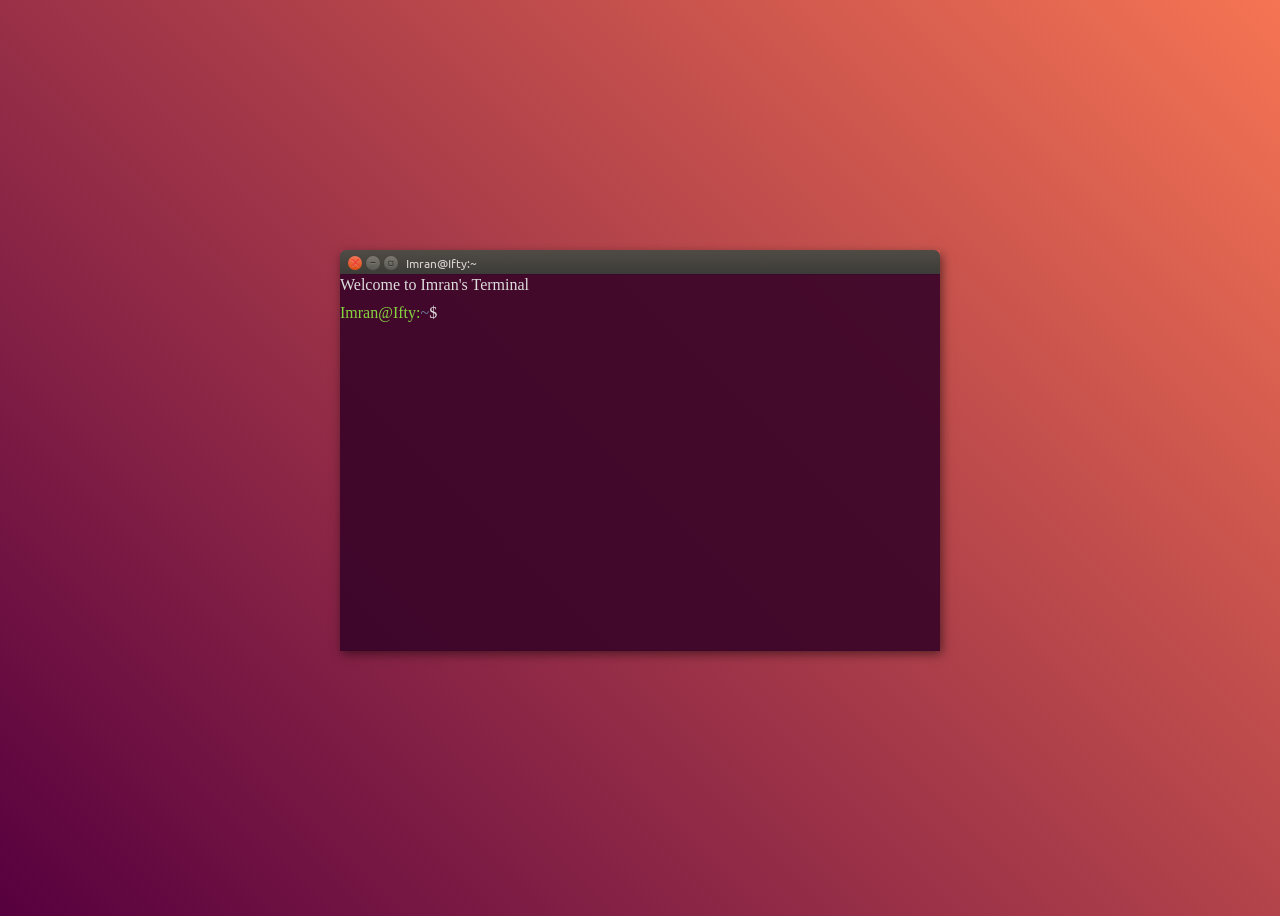
==== index.html @ dc2ea498 "asd" ====
<!DOCTYPE html>
<html lang="en">
<head>
<meta charset="UTF-8">
<meta name="viewport" content="width=device-width, initial-scale=1.0">
<title>Terminal</title>
<link rel="stylesheet" href="styles/style.css">
</head>


<body>

<div class="container">
  <!-- Terminal -->
  <div class="Terminal" id="terminal">
    <div class="Terminal__Toolbar">
      <div class="Toolbar__buttons">
        <button class="Toolbar__button Toolbar__button--exit" onclick="toggleTerminal()">❌</button>
        <button class="Toolbar__button">&#9472;</button>
        <button class="Toolbar__button">&#9723;</button>
      </div>
      <p class="Toolbar__user">Imran@Ifty:~</p>
    </div>
    <div class="Terminal__body">
      <div class="Terminal__text">Welcome to Imran's Terminal</div>
      <div class="Terminal__Prompt">
        <span class="Prompt__user">Imran@Ifty:</span><span class="Prompt__location">~</span><span class="Prompt__dollar">$</span>
        <input class="Prompt__input" type="text">
        <span class="Prompt__cursor"></span>
      </div>
    </div>
  </div>
  <!-- Terminal app -->
  <div id="terminalApp" style="display: none; text-align: center; padding: 20px; background-color: transparent; color: #fff; border-radius: 10px; transition: transform 0.3s ease;">
    <button onclick="toggleTerminal()" style="background: none; border: none; cursor: pointer;">
      <img src="https://png2.cleanpng.com/sh/920209b773d553d9d2f95e9f0f566c99/L0KzQYm3VsI6N5x4jZH0aYP2gLBuTfNwdaF6jNd7LYTogr7wjvFtNZR0heJAdHX1PbrqjB50NZ1uhudDLXPyfsT2jPUufJZ3ReZucn3sfrLzTcVjO2c9faNqN0fmQoa5TsY5OWY9UKcEMUW2QIS3Uck4QGUASKc3cH7q/kisspng-computer-terminal-computer-icons-linux-console-ter-terminal-5b368e1a77c252.6815885915303019784905.png" alt="Toggle Terminal" style="width: 50px; height: 50px; transition: transform 0.3s ease;">
      <div style="font-family: 'Ubuntu', sans-serif; font-size: 14px; margin-top: -5px;">Terminal</div>
    </button>
  </div>
</div>

<script src="scripts/script.js"></script>
</body>
</html>
---- styles/style.css ----
@import url('https://fonts.googleapis.com/css?family=Ubuntu+Mono');
@import url('https://fonts.googleapis.com/css?family=Ubuntu');

body {
  background: linear-gradient(45deg, #57003f 0%,#f57453 100%);
  font-family: 'Ubuntu';
}

.container {
  display: flex;
  justify-content: center;
  align-items: center;
  height: 100vh;

}
.Terminal {
  width: 600px;
  height: 400px;
  position: absolute;
  top: 50%;
  left: 50%;
  transform: translate(-50%, -50%);
  width: 600px; 
  height: 400px;
  box-shadow: 2px 4px 10px rgba(0,0,0,.5);
}

.Terminal__Toolbar {
  background: linear-gradient(#504b45 0%,#3c3b37 100%);
  width: 100%;
  cursor: grab;
  padding: 0 8px;
  box-sizing: border-box;
  height: 25px;
  display: flex;
  align-items: center;
  border-top-left-radius: 6px;
  border-top-right-radius: 6px;
}

.Toolbar__buttons {
  display: flex;
  align-items: center;
}

.Toolbar__button {
  width: 14px;
  height: 14px;
  box-sizing: border-box;
  display: flex;
  align-items: center;
  justify-content: center;
  border-radius: 100%;
  padding: 0;
  font-size: 7px;
  background: linear-gradient(#7d7871 0%, #595953 100%);
  text-shadow: 0px 1px 0px rgba(255,255,255,0.2);
  box-shadow: 0px 0px 1px 0px #41403A,0px 1px 1px 0px #474642;
  border: none;
  margin-right: 4px;

}
.Toolbar__button:hover {
  cursor: pointer;
}
.Toolbar__button--exit {
  background: #f25d2b;
  background: linear-gradient(#f37458 0%, #de4c12 100%);
  background-clip: padding-box;
}
.Toolbar__button:focus {
  outline: none;
}

.Toolbar__user {
  color: #d5d0ce;
  margin-left: 4px;
  font-size: 12px;
  line-height: 14px;
  margin-bottom: 12px;
}
.Terminal__body {
  background: rgba(56, 4, 40, .9);
  height: calc(100% - 25px);
  margin-top: -1px;
  padding-top: 2px;
  font-family: 'Ubuntu mono';
  overflow-y: auto; /* Enable vertical scrolling */
}

.Terminal__text {
  color: #ddd;
}

.Terminal__Prompt {
  margin-top: 10px;
  display: flex;
}

.Prompt__user {
  color: #87d441;
}
.Prompt__location {
  color: #6d85a9;
}
.Prompt__dollar {
  color: #ddd;
}
.Prompt__cursor {
  height: 17px;
  width: 8px;
  background: white;
  display: block;
  margin-left: 8px;
  animation: 2000ms ease infinite alternate blink;
}

@keyframes blink {
  0% {
    opacity: 0;
  }
  100% {
    opacity: 1;
  }
}

@media (max-width: 600px) {
  .Terminal {
    max-height: 90%;
    width: 95%;
  }
}

/* CSS styles for the terminal input field and cursor */
.Prompt__input {
  border: none;
  background: transparent;
  outline: none;
  color: white;
  font-family: inherit;
  font-size: inherit;
  margin-left: 5px;
}

.Prompt__cursor {
  display: inline-block;
  width: 5px; /* Adjust cursor width as needed */
  height: 100%;
  background-color: white;
  animation: blink 1s infinite;
}

@keyframes blink {
  0% {
    opacity: 1;
  }
  50% {
    opacity: 0;
  }
  100% {
    opacity: 1;
  }
}
.Previous__command {
  color: #87d441; /* Green color */
}
.GreenText {
  color: #87d441; /* Green color */
}



.ClickableLetter {
  color: blue;
  font-weight: bold;

}




/* CSS styles for the typing animation */
@keyframes typing {
  from {
    width: 0;
  }
  to {
    width: 100%;
  }
}

.Terminal__text {
  color: #ddd;
  overflow: hidden;
  white-space: nowrap;
  animation: typing 3s steps(40, end);
}
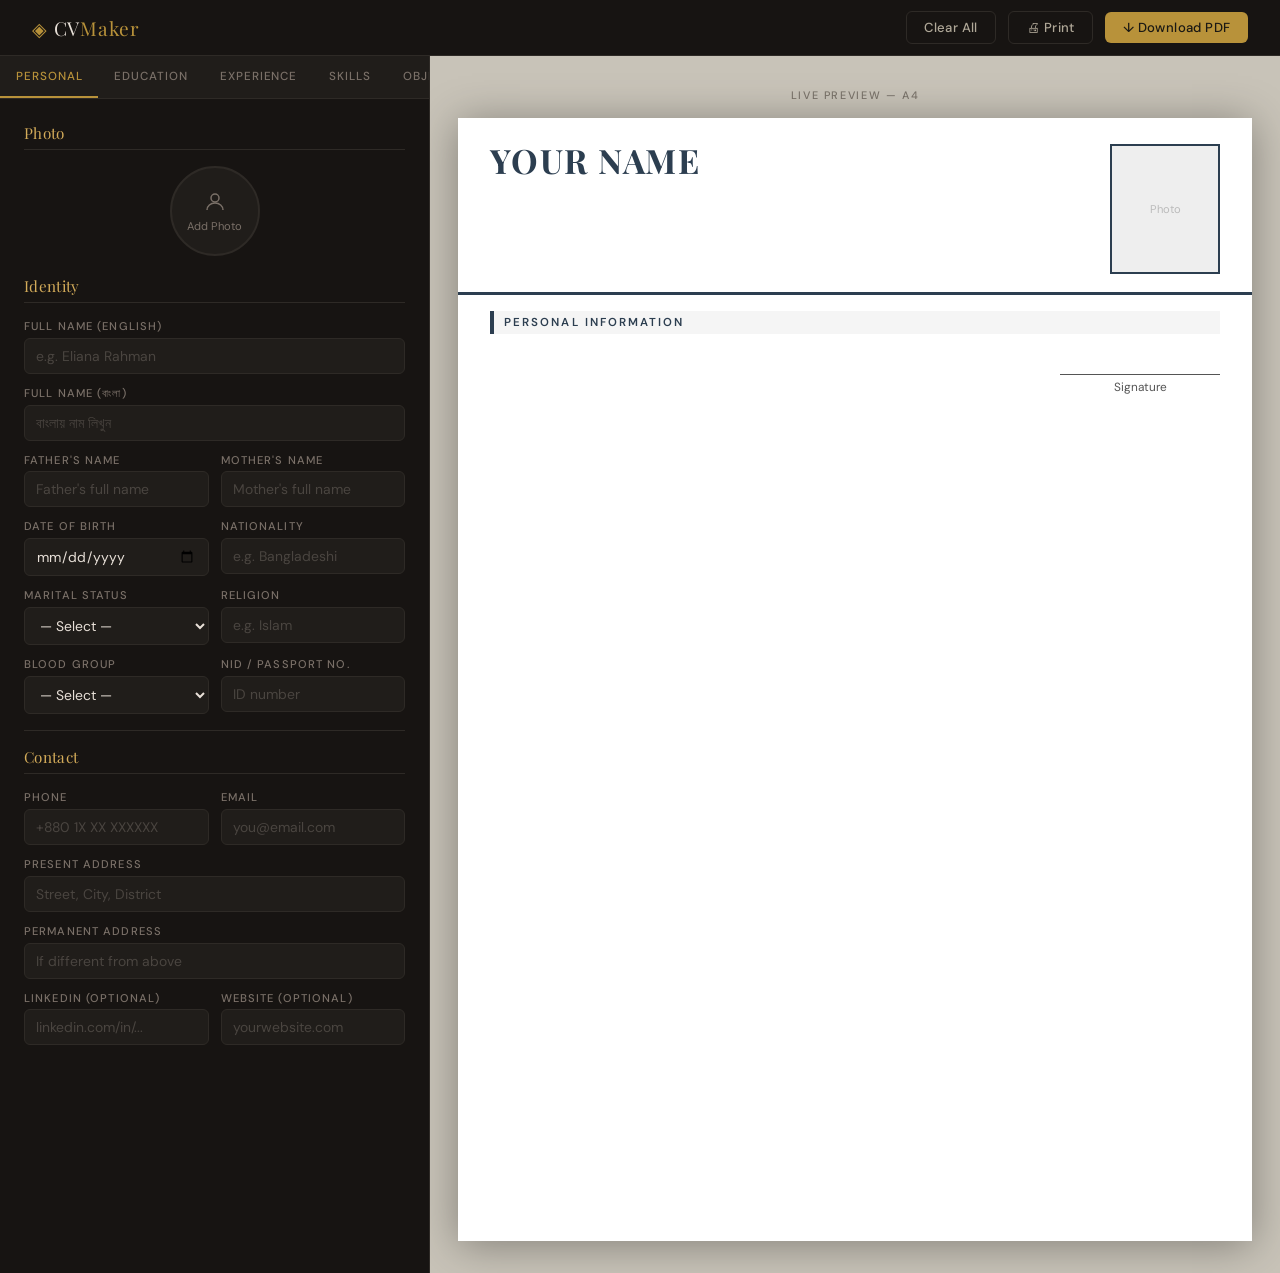
==== commit 91a558c3: "gg" ====
--- a/index.html
+++ b/index.html
@@ -3,42 +3,765 @@
 <head>
 <meta charset="UTF-8">
 <meta name="viewport" content="width=device-width, initial-scale=1.0">
-<title>Terminal</title>
-<link rel="stylesheet" href="styles/style.css">
+<title>CV Maker — Professional Resume Builder</title>
+<link rel="preconnect" href="https://fonts.googleapis.com">
+<link href="https://fonts.googleapis.com/css2?family=Playfair+Display:wght@400;600;700&family=Crimson+Pro:ital,wght@0,300;0,400;0,600;1,300&family=DM+Sans:wght@300;400;500&family=DM+Mono&display=swap" rel="stylesheet">
+<script src="https://cdnjs.cloudflare.com/ajax/libs/html2pdf.js/0.10.1/html2pdf.bundle.min.js"></script>
+
+<style>
+:root {
+  --gold: #B8923A;
+  --gold-light: #D4AC5A;
+  --gold-dim: #8A6B2A;
+  --ink: #1A1814;
+  --sidebar: #171412;
+  --sidebar-card: #201D1A;
+  --sidebar-border: #2E2A26;
+  --text-muted: #7A7068;
+  --cv-accent: #2C3E50;
+  --cv-gray: #F5F5F5;
+  --cv-line: #BDBDBD;
+  --radius: 6px;
+  --transition: 0.18s ease;
+}
+*, *::before, *::after { box-sizing: border-box; margin: 0; padding: 0; }
+body { font-family: 'DM Sans', sans-serif; background: var(--sidebar); color: #E8E0D8; min-height: 100vh; display: flex; flex-direction: column; }
+
+/* TOP BAR */
+.topbar { background: var(--sidebar); border-bottom: 1px solid var(--sidebar-border); padding: 0 2rem; height: 56px; display: flex; align-items: center; justify-content: space-between; position: sticky; top: 0; z-index: 100; }
+.topbar-brand { font-family: 'Playfair Display', serif; font-size: 1.2rem; color: var(--gold); letter-spacing: 0.04em; }
+.topbar-brand span { color: #E8E0D8; font-weight: 400; }
+.topbar-actions { display: flex; gap: 0.75rem; align-items: center; }
+.btn { font-family: 'DM Sans', sans-serif; font-size: 0.82rem; font-weight: 500; padding: 0.45rem 1.1rem; border-radius: var(--radius); cursor: pointer; border: none; transition: var(--transition); letter-spacing: 0.03em; }
+.btn-gold { background: var(--gold); color: var(--ink); }
+.btn-gold:hover { background: var(--gold-light); }
+.btn-ghost { background: transparent; color: #B0A898; border: 1px solid var(--sidebar-border); }
+.btn-ghost:hover { border-color: var(--gold-dim); color: var(--gold-light); }
+.btn-danger { background: transparent; color: #c0392b; border: 1px solid #5a1a1a; font-size: 0.75rem; padding: 0.3rem 0.75rem; font-family: 'DM Sans', sans-serif; cursor: pointer; border-radius: var(--radius); }
+.btn-danger:hover { background: #3a0a0a; }
+
+/* LAYOUT */
+.app-layout { display: grid; grid-template-columns: 430px 1fr; flex: 1; overflow: hidden; height: calc(100vh - 56px); }
+
+/* FORM PANEL */
+.form-panel { background: var(--sidebar); border-right: 1px solid var(--sidebar-border); overflow-y: auto; display: flex; flex-direction: column; }
+.form-panel::-webkit-scrollbar { width: 4px; }
+.form-panel::-webkit-scrollbar-thumb { background: var(--sidebar-border); border-radius: 2px; }
+
+/* TABS */
+.tab-nav { display: flex; background: var(--sidebar-card); border-bottom: 1px solid var(--sidebar-border); overflow-x: auto; scrollbar-width: none; flex-shrink: 0; }
+.tab-nav::-webkit-scrollbar { display: none; }
+.tab-btn { padding: 0.75rem 1rem; font-size: 0.73rem; font-weight: 500; letter-spacing: 0.08em; text-transform: uppercase; color: var(--text-muted); background: none; border: none; cursor: pointer; white-space: nowrap; border-bottom: 2px solid transparent; transition: var(--transition); font-family: 'DM Sans', sans-serif; }
+.tab-btn:hover { color: #C8BEB4; }
+.tab-btn.active { color: var(--gold); border-bottom-color: var(--gold); }
+.tab-content { display: none; padding: 1.5rem; flex: 1; }
+.tab-content.active { display: block; }
+.form-section-label { font-family: 'Playfair Display', serif; font-size: 0.95rem; color: var(--gold-light); margin-bottom: 1rem; padding-bottom: 0.4rem; border-bottom: 1px solid var(--sidebar-border); letter-spacing: 0.02em; }
+
+/* FIELDS */
+.field-group { display: grid; grid-template-columns: 1fr 1fr; gap: 0.75rem; margin-bottom: 0.75rem; }
+.field-group.full { grid-template-columns: 1fr; }
+.field-group.triple { grid-template-columns: 1fr 1fr 1fr; }
+.field { display: flex; flex-direction: column; gap: 0.3rem; }
+.field label { font-size: 0.7rem; letter-spacing: 0.1em; text-transform: uppercase; color: var(--text-muted); font-weight: 500; }
+.field input, .field select, .field textarea { background: var(--sidebar-card); border: 1px solid var(--sidebar-border); border-radius: var(--radius); color: #E8E0D8; font-family: 'DM Sans', sans-serif; font-size: 0.87rem; padding: 0.5rem 0.7rem; outline: none; transition: var(--transition); width: 100%; }
+.field input:focus, .field select:focus, .field textarea:focus { border-color: var(--gold-dim); box-shadow: 0 0 0 2px rgba(184,146,58,0.12); }
+.field input::placeholder { color: #4A4540; }
+.field select option { background: #201D1A; }
+.field textarea { resize: vertical; min-height: 70px; }
+
+/* PHOTO */
+.photo-upload-area { display: flex; flex-direction: column; align-items: center; gap: 0.75rem; margin-bottom: 1.2rem; }
+.photo-circle { width: 90px; height: 90px; border-radius: 50%; border: 2px solid var(--sidebar-border); background: var(--sidebar-card); overflow: hidden; display: flex; align-items: center; justify-content: center; cursor: pointer; transition: var(--transition); }
+.photo-circle:hover { border-color: var(--gold-dim); }
+.photo-circle img { width: 100%; height: 100%; object-fit: cover; display: none; }
+.photo-placeholder { display: flex; flex-direction: column; align-items: center; color: var(--text-muted); font-size: 0.7rem; gap: 0.3rem; }
+#photoInput { display: none; }
+
+/* ENTRY CARDS */
+.entry-card { background: var(--sidebar-card); border: 1px solid var(--sidebar-border); border-radius: var(--radius); padding: 1rem; margin-bottom: 0.75rem; }
+.entry-card-header { display: flex; justify-content: space-between; align-items: center; margin-bottom: 0.75rem; }
+.entry-card-title { font-size: 0.72rem; letter-spacing: 0.1em; text-transform: uppercase; color: var(--gold-dim); font-weight: 500; }
+.add-entry-btn { display: flex; align-items: center; gap: 0.4rem; font-size: 0.78rem; color: var(--gold); background: none; border: 1px dashed var(--gold-dim); border-radius: var(--radius); padding: 0.5rem 1rem; cursor: pointer; font-family: 'DM Sans', sans-serif; width: 100%; justify-content: center; transition: var(--transition); margin-top: 0.5rem; }
+.add-entry-btn:hover { background: rgba(184,146,58,0.08); }
+
+/* TAGS */
+.tag-input-wrapper { background: var(--sidebar-card); border: 1px solid var(--sidebar-border); border-radius: var(--radius); padding: 0.5rem; display: flex; flex-wrap: wrap; gap: 0.4rem; cursor: text; transition: var(--transition); min-height: 44px; }
+.tag-input-wrapper:focus-within { border-color: var(--gold-dim); box-shadow: 0 0 0 2px rgba(184,146,58,0.12); }
+.tag { background: rgba(184,146,58,0.15); color: var(--gold-light); border: 1px solid rgba(184,146,58,0.3); border-radius: 3px; padding: 0.2rem 0.5rem; font-size: 0.78rem; display: flex; align-items: center; gap: 0.3rem; }
+.tag-remove { cursor: pointer; opacity: 0.6; font-size: 0.9rem; line-height: 1; }
+.tag-remove:hover { opacity: 1; }
+.tag-text-input { background: none; border: none; outline: none; color: #E8E0D8; font-family: 'DM Sans', sans-serif; font-size: 0.85rem; min-width: 120px; flex: 1; }
+.tag-hint { font-size: 0.68rem; color: var(--text-muted); margin-top: 0.3rem; }
+
+.separator { height: 1px; background: var(--sidebar-border); margin: 1rem 0; }
+.hidden { display: none !important; }
+
+/* PREVIEW PANEL */
+.preview-panel { background: #C8C3B8; overflow-y: auto; display: flex; flex-direction: column; align-items: center; padding: 2rem 1.5rem; }
+.preview-panel::-webkit-scrollbar { width: 6px; }
+.preview-panel::-webkit-scrollbar-thumb { background: #AAA398; border-radius: 3px; }
+.preview-label { font-size: 0.68rem; letter-spacing: 0.15em; text-transform: uppercase; color: #7A736A; margin-bottom: 1rem; font-weight: 500; }
+
+/* CV DOCUMENT */
+#cvDocument { background: #fff; width: 794px; min-height: 1123px; box-shadow: 0 4px 40px rgba(0,0,0,0.35); font-family: 'Crimson Pro', Georgia, serif; }
+
+.cv-header { padding: 26px 32px 18px; display: flex; align-items: flex-start; justify-content: space-between; border-bottom: 3px solid var(--cv-accent); }
+.cv-header-left { flex: 1; }
+.cv-name { font-family: 'Playfair Display', serif; font-size: 2.1rem; font-weight: 700; color: var(--cv-accent); letter-spacing: 0.04em; text-transform: uppercase; line-height: 1; margin-bottom: 3px; }
+.cv-name-bn { font-size: 1rem; color: #666; font-weight: 300; margin-bottom: 10px; }
+.cv-contact-row { display: flex; flex-wrap: wrap; gap: 3px 18px; margin-top: 8px; }
+.cv-contact-item { font-size: 0.8rem; color: #444; display: flex; align-items: center; gap: 4px; }
+.cv-contact-item strong { color: var(--cv-accent); font-weight: 600; }
+.cv-photo-box { width: 110px; height: 130px; border: 2px solid var(--cv-accent); overflow: hidden; flex-shrink: 0; margin-left: 20px; background: #eee; display: flex; align-items: center; justify-content: center; }
+.cv-photo-box img { width: 100%; height: 100%; object-fit: cover; }
+.cv-photo-placeholder { color: #bbb; font-size: 0.7rem; text-align: center; font-family: 'DM Sans', sans-serif; }
+
+.cv-body { padding: 0 32px 32px; }
+.cv-section { margin-top: 16px; }
+.cv-section-header { background: var(--cv-gray); border-left: 4px solid var(--cv-accent); padding: 4px 10px; font-family: 'DM Sans', sans-serif; font-size: 0.72rem; font-weight: 600; letter-spacing: 0.18em; text-transform: uppercase; color: var(--cv-accent); margin-bottom: 10px; }
+
+.cv-info-table { width: 100%; border-collapse: collapse; font-size: 0.87rem; }
+.cv-info-table td { padding: 3px 6px; color: #333; vertical-align: top; }
+.cv-info-table td:first-child { width: 145px; color: #555; }
+.cv-info-table td:nth-child(2) { width: 14px; color: #aaa; text-align: center; }
+.cv-info-table td:last-child { font-weight: 300; }
+
+.cv-objective { font-size: 0.87rem; color: #333; line-height: 1.7; font-weight: 300; text-align: justify; }
+
+.cv-edu-table { width: 100%; border-collapse: collapse; font-size: 0.83rem; }
+.cv-edu-table th { background: var(--cv-accent); color: #fff; padding: 6px 10px; text-align: center; font-family: 'DM Sans', sans-serif; font-size: 0.72rem; font-weight: 500; letter-spacing: 0.03em; }
+.cv-edu-table td { padding: 5px 10px; text-align: center; color: #333; border: 1px solid #DDD; }
+.cv-edu-table tr:nth-child(even) td { background: #FAFAFA; }
+
+.cv-exp-item { margin-bottom: 12px; }
+.cv-exp-header { display: flex; justify-content: space-between; align-items: baseline; margin-bottom: 2px; }
+.cv-exp-title { font-size: 0.9rem; font-weight: 600; color: var(--cv-accent); }
+.cv-exp-period { font-size: 0.76rem; color: #888; font-family: 'DM Mono', monospace; }
+.cv-exp-company { font-size: 0.82rem; color: #555; font-style: italic; margin-bottom: 3px; }
+.cv-exp-desc { font-size: 0.83rem; color: #444; line-height: 1.6; font-weight: 300; }
+
+.cv-list-cols { display: grid; grid-template-columns: 1fr 1fr; gap: 2px 20px; }
+.cv-list-item { display: flex; align-items: center; gap: 8px; font-size: 0.86rem; color: #333; padding: 2px 0; font-weight: 300; }
+.cv-list-item::before { content: ''; width: 5px; height: 5px; border: 1.5px solid var(--cv-accent); border-radius: 50%; flex-shrink: 0; }
+
+.cv-signature-section { margin-top: 30px; display: flex; justify-content: flex-end; }
+.cv-signature-box { text-align: center; }
+.cv-signature-line { width: 160px; border-bottom: 1px solid #555; margin-bottom: 4px; }
+.cv-signature-label { font-size: 0.74rem; color: #555; font-family: 'DM Sans', sans-serif; }
+
+@media print {
+  body { background: white !important; }
+  .topbar, .form-panel, .preview-label { display: none !important; }
+  .app-layout { display: block !important; height: auto !important; }
+  .preview-panel { display: block !important; padding: 0 !important; background: white !important; overflow: visible !important; }
+  #cvDocument { box-shadow: none !important; width: 100% !important; }
+}
+</style>
 </head>
-
-
 <body>
 
-<div class="container">
-  <!-- Terminal -->
-  <div class="Terminal" id="terminal">
-    <div class="Terminal__Toolbar">
-      <div class="Toolbar__buttons">
-        <button class="Toolbar__button Toolbar__button--exit" onclick="toggleTerminal()">❌</button>
-        <button class="Toolbar__button">&#9472;</button>
-        <button class="Toolbar__button">&#9723;</button>
-      </div>
-      <p class="Toolbar__user">Imran@Ifty:~</p>
-    </div>
-    <div class="Terminal__body">
-      <div class="Terminal__text">Welcome to Imran's Terminal</div>
-      <div class="Terminal__Prompt">
-        <span class="Prompt__user">Imran@Ifty:</span><span class="Prompt__location">~</span><span class="Prompt__dollar">$</span>
-        <input class="Prompt__input" type="text">
-        <span class="Prompt__cursor"></span>
-      </div>
-    </div>
+<header class="topbar">
+  <div class="topbar-brand">◈ <span>CV</span>Maker</div>
+  <div class="topbar-actions">
+    <button class="btn btn-ghost" onclick="clearAll()">Clear All</button>
+    <button class="btn btn-ghost" onclick="window.print()">🖨 Print</button>
+    <button class="btn btn-gold" onclick="downloadPDF()">↓ Download PDF</button>
   </div>
-  <!-- Terminal app -->
-  <div id="terminalApp" style="display: none; text-align: center; padding: 20px; background-color: transparent; color: #fff; border-radius: 10px; transition: transform 0.3s ease;">
-    <button onclick="toggleTerminal()" style="background: none; border: none; cursor: pointer;">
-      <img src="https://png2.cleanpng.com/sh/920209b773d553d9d2f95e9f0f566c99/L0KzQYm3VsI6N5x4jZH0aYP2gLBuTfNwdaF6jNd7LYTogr7wjvFtNZR0heJAdHX1PbrqjB50NZ1uhudDLXPyfsT2jPUufJZ3ReZucn3sfrLzTcVjO2c9faNqN0fmQoa5TsY5OWY9UKcEMUW2QIS3Uck4QGUASKc3cH7q/kisspng-computer-terminal-computer-icons-linux-console-ter-terminal-5b368e1a77c252.6815885915303019784905.png" alt="Toggle Terminal" style="width: 50px; height: 50px; transition: transform 0.3s ease;">
-      <div style="font-family: 'Ubuntu', sans-serif; font-size: 14px; margin-top: -5px;">Terminal</div>
-    </button>
+</header>
+
+<div class="app-layout">
+
+  <!-- FORM PANEL -->
+  <div class="form-panel">
+    <div class="tab-nav">
+      <button class="tab-btn active" onclick="switchTab('personal',this)">Personal</button>
+      <button class="tab-btn" onclick="switchTab('education',this)">Education</button>
+      <button class="tab-btn" onclick="switchTab('experience',this)">Experience</button>
+      <button class="tab-btn" onclick="switchTab('skills',this)">Skills</button>
+      <button class="tab-btn" onclick="switchTab('objective',this)">Objective</button>
+      <button class="tab-btn" onclick="switchTab('settings',this)">Settings</button>
+    </div>
+
+    <!-- TAB: PERSONAL -->
+    <div id="tab-personal" class="tab-content active">
+      <div class="form-section-label">Photo</div>
+      <div class="photo-upload-area">
+        <div class="photo-circle" onclick="document.getElementById('photoInput').click()">
+          <img id="photoPreview" src="" alt="">
+          <div class="photo-placeholder" id="photoPlaceholder">
+            <svg width="24" height="24" fill="none" stroke="currentColor" stroke-width="1.5" viewBox="0 0 24 24"><circle cx="12" cy="8" r="4"/><path d="M4 20c0-4 3.58-7 8-7s8 3 8 7"/></svg>
+            <span>Add Photo</span>
+          </div>
+        </div>
+        <input type="file" id="photoInput" accept="image/*" onchange="loadPhoto(event)">
+        <button class="btn btn-danger" id="removePhotoBtn" style="display:none" onclick="removePhoto()">Remove Photo</button>
+      </div>
+
+      <div class="form-section-label">Identity</div>
+      <div class="field-group full"><div class="field"><label>Full Name (English)</label><input type="text" id="nameEn" placeholder="e.g. Eliana Rahman" oninput="update()" list="dl-nameEn"><datalist id="dl-nameEn"></datalist></div></div>
+      <div class="field-group full"><div class="field"><label>Full Name (বাংলা)</label><input type="text" id="nameBn" placeholder="বাংলায় নাম লিখুন" oninput="update()" list="dl-nameBn"><datalist id="dl-nameBn"></datalist></div></div>
+      <div class="field-group">
+        <div class="field"><label>Father's Name</label><input type="text" id="fatherName" placeholder="Father's full name" oninput="update()" list="dl-fatherName"><datalist id="dl-fatherName"></datalist></div>
+        <div class="field"><label>Mother's Name</label><input type="text" id="motherName" placeholder="Mother's full name" oninput="update()" list="dl-motherName"><datalist id="dl-motherName"></datalist></div>
+      </div>
+      <div class="field-group">
+        <div class="field"><label>Date of Birth</label><input type="date" id="dob" oninput="update()"></div>
+        <div class="field"><label>Nationality</label><input type="text" id="nationality" placeholder="e.g. Bangladeshi" oninput="update()" list="dl-nationality"><datalist id="dl-nationality"></datalist></div>
+      </div>
+      <div class="field-group">
+        <div class="field"><label>Marital Status</label><select id="maritalStatus" onchange="update()"><option value="">— Select —</option><option>Single</option><option>Married</option><option>Divorced</option><option>Widowed</option></select></div>
+        <div class="field"><label>Religion</label><input type="text" id="religion" placeholder="e.g. Islam" oninput="update()" list="dl-religion"><datalist id="dl-religion"></datalist></div>
+      </div>
+      <div class="field-group">
+        <div class="field"><label>Blood Group</label><select id="bloodGroup" onchange="update()"><option value="">— Select —</option><option>A+</option><option>A−</option><option>B+</option><option>B−</option><option>AB+</option><option>AB−</option><option>O+</option><option>O−</option></select></div>
+        <div class="field"><label>NID / Passport No.</label><input type="text" id="nid" placeholder="ID number" oninput="update()"></div>
+      </div>
+
+      <div class="separator"></div>
+      <div class="form-section-label">Contact</div>
+      <div class="field-group">
+        <div class="field"><label>Phone</label><input type="tel" id="phone" placeholder="+880 1X XX XXXXXX" oninput="update()" list="dl-phone"><datalist id="dl-phone"></datalist></div>
+        <div class="field"><label>Email</label><input type="email" id="email" placeholder="you@email.com" oninput="update()" list="dl-email"><datalist id="dl-email"></datalist></div>
+      </div>
+      <div class="field-group full"><div class="field"><label>Present Address</label><input type="text" id="addressPresent" placeholder="Street, City, District" oninput="update()" list="dl-address"><datalist id="dl-address"></datalist></div></div>
+      <div class="field-group full"><div class="field"><label>Permanent Address</label><input type="text" id="addressPermanent" placeholder="If different from above" oninput="update()"></div></div>
+      <div class="field-group">
+        <div class="field"><label>LinkedIn (optional)</label><input type="text" id="linkedin" placeholder="linkedin.com/in/..." oninput="update()"></div>
+        <div class="field"><label>Website (optional)</label><input type="text" id="website" placeholder="yourwebsite.com" oninput="update()"></div>
+      </div>
+    </div>
+
+    <!-- TAB: EDUCATION -->
+    <div id="tab-education" class="tab-content">
+      <div class="form-section-label">Academic Qualifications</div>
+      <div id="educationEntries"></div>
+      <button class="add-entry-btn" onclick="addEducation()">＋ Add Qualification</button>
+    </div>
+
+    <!-- TAB: EXPERIENCE -->
+    <div id="tab-experience" class="tab-content">
+      <div class="form-section-label">Work Experience</div>
+      <div id="experienceEntries"></div>
+      <button class="add-entry-btn" onclick="addExperience()">＋ Add Experience</button>
+    </div>
+
+    <!-- TAB: SKILLS -->
+    <div id="tab-skills" class="tab-content">
+      <div class="form-section-label">Skills</div>
+      <div class="tag-input-wrapper" id="skillsWrapper" onclick="document.getElementById('skillInput').focus()">
+        <input class="tag-text-input" id="skillInput" placeholder="Type a skill, press Enter…" onkeydown="handleTag(event,'skills')">
+      </div>
+      <div class="tag-hint">Press Enter or comma to add · Click × to remove</div>
+
+      <div class="separator"></div>
+      <div class="form-section-label">Languages</div>
+      <div class="tag-input-wrapper" id="languagesWrapper" onclick="document.getElementById('langInput').focus()">
+        <input class="tag-text-input" id="langInput" placeholder="e.g. English, Bengali…" onkeydown="handleTag(event,'languages')">
+      </div>
+      <div class="tag-hint">Press Enter or comma to add</div>
+
+      <div class="separator"></div>
+      <div class="form-section-label">Hobbies &amp; Interests</div>
+      <div class="tag-input-wrapper" id="hobbiesWrapper" onclick="document.getElementById('hobbyInput').focus()">
+        <input class="tag-text-input" id="hobbyInput" placeholder="e.g. Reading, Photography…" onkeydown="handleTag(event,'hobbies')">
+      </div>
+      <div class="tag-hint">Press Enter or comma to add</div>
+    </div>
+
+    <!-- TAB: OBJECTIVE -->
+    <div id="tab-objective" class="tab-content">
+      <div class="form-section-label">Career Objective / Summary</div>
+      <div class="field full">
+        <label>Write your objective</label>
+        <textarea id="objective" rows="6" placeholder="A hardworking individual seeking a challenging position where I can showcase my skills and contribute to the growth of the organization…" oninput="update()"></textarea>
+      </div>
+      <div class="separator"></div>
+      <div class="form-section-label">References</div>
+      <div id="referenceEntries"></div>
+      <button class="add-entry-btn" onclick="addReference()">＋ Add Reference</button>
+    </div>
+
+    <!-- TAB: SETTINGS -->
+    <div id="tab-settings" class="tab-content">
+      <div class="form-section-label">Color Theme</div>
+      <div class="field-group triple">
+        <div class="field"><label>Accent Color</label><input type="color" id="accentColor" value="#2C3E50" oninput="applyTheme()"></div>
+        <div class="field"><label>Section BG</label><input type="color" id="headerBg" value="#F5F5F5" oninput="applyTheme()"></div>
+        <div class="field"><label>Body Font</label>
+          <select id="bodyFont" onchange="applyTheme()">
+            <option value="'Crimson Pro',Georgia,serif">Crimson Pro</option>
+            <option value="'DM Sans',sans-serif">DM Sans</option>
+            <option value="Georgia,serif">Georgia</option>
+            <option value="Arial,sans-serif">Arial</option>
+            <option value="'Times New Roman',serif">Times New Roman</option>
+          </select>
+        </div>
+      </div>
+      <div class="separator"></div>
+      <div class="form-section-label">Show / Hide Sections</div>
+      <div style="display:grid;grid-template-columns:1fr 1fr;gap:0.6rem 1.2rem;">
+        <label style="display:flex;align-items:center;gap:0.5rem;font-size:0.83rem;cursor:pointer;"><input type="checkbox" id="showObjective" checked onchange="update()"> Objective</label>
+        <label style="display:flex;align-items:center;gap:0.5rem;font-size:0.83rem;cursor:pointer;"><input type="checkbox" id="showPersonalTable" checked onchange="update()"> Personal Info</label>
+        <label style="display:flex;align-items:center;gap:0.5rem;font-size:0.83rem;cursor:pointer;"><input type="checkbox" id="showExperience" checked onchange="update()"> Experience</label>
+        <label style="display:flex;align-items:center;gap:0.5rem;font-size:0.83rem;cursor:pointer;"><input type="checkbox" id="showSkills" checked onchange="update()"> Skills</label>
+        <label style="display:flex;align-items:center;gap:0.5rem;font-size:0.83rem;cursor:pointer;"><input type="checkbox" id="showLanguages" checked onchange="update()"> Languages</label>
+        <label style="display:flex;align-items:center;gap:0.5rem;font-size:0.83rem;cursor:pointer;"><input type="checkbox" id="showHobbies" checked onchange="update()"> Hobbies</label>
+        <label style="display:flex;align-items:center;gap:0.5rem;font-size:0.83rem;cursor:pointer;"><input type="checkbox" id="showReferences" onchange="update()"> References</label>
+        <label style="display:flex;align-items:center;gap:0.5rem;font-size:0.83rem;cursor:pointer;"><input type="checkbox" id="showSignature" checked onchange="update()"> Signature Line</label>
+      </div>
+    </div>
+  </div>
+
+  <!-- PREVIEW PANEL -->
+  <div class="preview-panel">
+    <div class="preview-label">Live Preview — A4</div>
+    <div id="cvDocument">
+
+      <div class="cv-header">
+        <div class="cv-header-left">
+          <div class="cv-name" id="cv-name">YOUR NAME</div>
+          <div class="cv-name-bn hidden" id="cv-name-bn"></div>
+          <div class="cv-contact-row" id="cv-contacts"></div>
+        </div>
+        <div class="cv-photo-box" id="cv-photo-box">
+          <img id="cvPhotoImg" src="" alt="" style="display:none">
+          <div class="cv-photo-placeholder" id="cvPhotoPlaceholder">Photo</div>
+        </div>
+      </div>
+
+      <div class="cv-body">
+        <div class="cv-section" id="cv-personal-section">
+          <div class="cv-section-header">Personal Information</div>
+          <table class="cv-info-table"><tbody id="cv-info-tbody"></tbody></table>
+        </div>
+
+        <div class="cv-section hidden" id="cv-objective-section">
+          <div class="cv-section-header">Objective</div>
+          <div class="cv-objective" id="cv-objective-text"></div>
+        </div>
+
+        <div class="cv-section" id="cv-education-section">
+          <div class="cv-section-header">Educational Qualification</div>
+          <table class="cv-edu-table">
+            <thead><tr><th>Degree / Exam</th><th>Board / Institution</th><th>Passing Year</th><th>GPA / Marks</th><th>Result</th></tr></thead>
+            <tbody id="cv-edu-tbody"></tbody>
+          </table>
+        </div>
+
+        <div class="cv-section hidden" id="cv-experience-section">
+          <div class="cv-section-header">Work Experience</div>
+          <div id="cv-experience-list"></div>
+        </div>
+
+        <div class="cv-section hidden" id="cv-skills-section">
+          <div class="cv-section-header">Skills</div>
+          <div class="cv-list-cols" id="cv-skills-list"></div>
+        </div>
+
+        <div class="cv-section hidden" id="cv-languages-section">
+          <div class="cv-section-header">Languages</div>
+          <div class="cv-list-cols" id="cv-languages-list"></div>
+        </div>
+
+        <div class="cv-section hidden" id="cv-hobbies-section">
+          <div class="cv-section-header">Hobbies &amp; Interests</div>
+          <div class="cv-list-cols" id="cv-hobbies-list"></div>
+        </div>
+
+        <div class="cv-section hidden" id="cv-references-section">
+          <div class="cv-section-header">References</div>
+          <div id="cv-references-list" style="display:grid;grid-template-columns:1fr 1fr;gap:12px;font-size:0.85rem;"></div>
+        </div>
+
+        <div class="cv-signature-section" id="cv-signature-section">
+          <div class="cv-signature-box">
+            <div class="cv-signature-line"></div>
+            <div class="cv-signature-label" id="cv-sig-name">Signature</div>
+          </div>
+        </div>
+      </div>
+    </div>
   </div>
 </div>
 
-<script src="scripts/script.js"></script>
+<script>
+// ── STATE
+const state = { photo: null, skills: [], languages: [], hobbies: [], education: [], experience: [], references: [] };
+let edCount = 0, exCount = 0, refCount = 0;
+
+// ── INIT
+window.addEventListener('DOMContentLoaded', () => {
+  loadPreviousEntries();
+  addEducation();
+  addExperience();
+  renderAll();
+});
+
+// ── TABS
+function switchTab(name, btn) {
+  document.querySelectorAll('.tab-content').forEach(t => t.classList.remove('active'));
+  document.querySelectorAll('.tab-btn').forEach(b => b.classList.remove('active'));
+  document.getElementById('tab-' + name).classList.add('active');
+  btn.classList.add('active');
+}
+
+// ── PHOTO
+function loadPhoto(e) {
+  const file = e.target.files[0];
+  if (!file) return;
+  const reader = new FileReader();
+  reader.onload = ev => {
+    state.photo = ev.target.result;
+    document.getElementById('photoPreview').src = state.photo;
+    document.getElementById('photoPreview').style.display = 'block';
+    document.getElementById('photoPlaceholder').style.display = 'none';
+    document.getElementById('removePhotoBtn').style.display = 'inline-block';
+    document.getElementById('cvPhotoImg').src = state.photo;
+    document.getElementById('cvPhotoImg').style.display = 'block';
+    document.getElementById('cvPhotoPlaceholder').style.display = 'none';
+  };
+  reader.readAsDataURL(file);
+}
+function removePhoto() {
+  state.photo = null;
+  document.getElementById('photoPreview').src = '';
+  document.getElementById('photoPreview').style.display = 'none';
+  document.getElementById('photoPlaceholder').style.display = 'flex';
+  document.getElementById('removePhotoBtn').style.display = 'none';
+  document.getElementById('cvPhotoImg').style.display = 'none';
+  document.getElementById('cvPhotoPlaceholder').style.display = 'block';
+  document.getElementById('photoInput').value = '';
+}
+
+// ── TAGS
+function handleTag(e, key) {
+  const inputMap = { skills:'skillInput', languages:'langInput', hobbies:'hobbyInput' };
+  const wrapMap  = { skills:'skillsWrapper', languages:'languagesWrapper', hobbies:'hobbiesWrapper' };
+  const inp = document.getElementById(inputMap[key]);
+  if (e.key === 'Enter' || e.key === ',') {
+    e.preventDefault();
+    const val = inp.value.replace(',','').trim();
+    if (val && !state[key].includes(val)) {
+      state[key].push(val);
+      const wrap = document.getElementById(wrapMap[key]);
+      const tag = document.createElement('span');
+      tag.className = 'tag';
+      tag.dataset.val = val;
+      tag.dataset.key = key;
+      tag.innerHTML = `${val} <span class="tag-remove" onclick="removeTag(this)">×</span>`;
+      wrap.insertBefore(tag, inp);
+      renderAll();
+    }
+    inp.value = '';
+  } else if (e.key === 'Backspace' && inp.value === '' && state[key].length) {
+    const last = state[key].pop();
+    const wrapEl = document.getElementById(wrapMap[key]);
+    const tags = wrapEl.querySelectorAll('.tag');
+    tags[tags.length-1]?.remove();
+    renderAll();
+  }
+}
+function removeTag(el) {
+  const tag = el.parentElement;
+  const key = tag.dataset.key;
+  const val = tag.dataset.val;
+  state[key] = state[key].filter(v => v !== val);
+  tag.remove();
+  renderAll();
+}
+
+// ── EDUCATION
+function addEducation() {
+  const id = edCount++;
+  state.education.push({ id, degree:'', board:'', year:'', gpa:'', result:'' });
+  const c = document.getElementById('educationEntries');
+  const d = document.createElement('div');
+  d.className = 'entry-card'; d.id = 'edu-'+id;
+  d.innerHTML = `
+    <div class="entry-card-header"><span class="entry-card-title">Entry #${id+1}</span><button class="btn btn-danger" onclick="rmEdu(${id})">Remove</button></div>
+    <div class="field-group full"><div class="field"><label>Degree / Exam</label>
+      <input type="text" id="ed-deg-${id}" placeholder="e.g. SSC, HSC, B.Sc." oninput="syncEdu(${id})" list="dl-deg">
+      <datalist id="dl-deg"><option value="SSC / Matric"><option value="HSC / Intermediate"><option value="B.Sc."><option value="M.Sc."><option value="BBA"><option value="MBA"><option value="Diploma"><option value="MBBS"><option value="LL.B"></datalist>
+    </div></div>
+    <div class="field-group">
+      <div class="field"><label>Board / Institution</label><input type="text" id="ed-brd-${id}" placeholder="e.g. Dhaka Board" oninput="syncEdu(${id})"></div>
+      <div class="field"><label>Passing Year</label><input type="number" id="ed-yr-${id}" placeholder="2022" min="1980" max="2030" oninput="syncEdu(${id})"></div>
+    </div>
+    <div class="field-group">
+      <div class="field"><label>GPA / Marks</label><input type="text" id="ed-gpa-${id}" placeholder="5.00 or 870/1100" oninput="syncEdu(${id})"></div>
+      <div class="field"><label>Result / Grade</label>
+        <select id="ed-res-${id}" onchange="syncEdu(${id})">
+          <option value="">— Select —</option><option>A+</option><option>A</option><option>A-</option><option>B+</option><option>B</option><option>C</option><option>Pass</option><option>Distinction</option><option>First Class</option><option>Second Class</option>
+        </select>
+      </div>
+    </div>`;
+  c.appendChild(d);
+}
+function syncEdu(id) {
+  const e = state.education.find(x => x.id===id); if (!e) return;
+  e.degree  = document.getElementById('ed-deg-'+id)?.value||'';
+  e.board   = document.getElementById('ed-brd-'+id)?.value||'';
+  e.year    = document.getElementById('ed-yr-'+id)?.value||'';
+  e.gpa     = document.getElementById('ed-gpa-'+id)?.value||'';
+  e.result  = document.getElementById('ed-res-'+id)?.value||'';
+  renderAll();
+}
+function rmEdu(id) { state.education = state.education.filter(x=>x.id!==id); document.getElementById('edu-'+id)?.remove(); renderAll(); }
+
+// ── EXPERIENCE
+function addExperience() {
+  const id = exCount++;
+  state.experience.push({ id, title:'', company:'', from:'', to:'', current:false, desc:'' });
+  const c = document.getElementById('experienceEntries');
+  const d = document.createElement('div');
+  d.className = 'entry-card'; d.id = 'ex-'+id;
+  d.innerHTML = `
+    <div class="entry-card-header"><span class="entry-card-title">Position #${id+1}</span><button class="btn btn-danger" onclick="rmEx(${id})">Remove</button></div>
+    <div class="field-group">
+      <div class="field"><label>Job Title</label><input type="text" id="ex-ttl-${id}" placeholder="e.g. Software Engineer" oninput="syncEx(${id})"></div>
+      <div class="field"><label>Company / Organization</label><input type="text" id="ex-cmp-${id}" placeholder="Company name" oninput="syncEx(${id})"></div>
+    </div>
+    <div class="field-group triple">
+      <div class="field"><label>From</label><input type="month" id="ex-from-${id}" oninput="syncEx(${id})"></div>
+      <div class="field"><label>To</label><input type="month" id="ex-to-${id}" oninput="syncEx(${id})"></div>
+      <div class="field" style="justify-content:flex-end;padding-top:1.4rem;">
+        <label style="flex-direction:row;align-items:center;gap:6px;text-transform:none;letter-spacing:0;cursor:pointer;font-size:0.82rem;">
+          <input type="checkbox" id="ex-cur-${id}" onchange="toggleCur(${id})"> Present
+        </label>
+      </div>
+    </div>
+    <div class="field-group full"><div class="field"><label>Description / Responsibilities</label>
+      <textarea id="ex-desc-${id}" rows="3" placeholder="Brief description of your role…" oninput="syncEx(${id})"></textarea>
+    </div></div>`;
+  c.appendChild(d);
+}
+function toggleCur(id) {
+  const cur = document.getElementById('ex-cur-'+id).checked;
+  const toEl = document.getElementById('ex-to-'+id);
+  if (toEl) { toEl.disabled = cur; if (cur) toEl.value = ''; }
+  syncEx(id);
+}
+function syncEx(id) {
+  const e = state.experience.find(x=>x.id===id); if (!e) return;
+  e.title   = document.getElementById('ex-ttl-'+id)?.value||'';
+  e.company = document.getElementById('ex-cmp-'+id)?.value||'';
+  e.from    = document.getElementById('ex-from-'+id)?.value||'';
+  e.to      = document.getElementById('ex-to-'+id)?.value||'';
+  e.current = document.getElementById('ex-cur-'+id)?.checked||false;
+  e.desc    = document.getElementById('ex-desc-'+id)?.value||'';
+  renderAll();
+}
+function rmEx(id) { state.experience = state.experience.filter(x=>x.id!==id); document.getElementById('ex-'+id)?.remove(); renderAll(); }
+
+// ── REFERENCES
+function addReference() {
+  const id = refCount++;
+  state.references.push({ id, name:'', title:'', org:'', phone:'', email:'' });
+  const c = document.getElementById('referenceEntries');
+  const d = document.createElement('div');
+  d.className = 'entry-card'; d.id = 'ref-'+id;
+  d.innerHTML = `
+    <div class="entry-card-header"><span class="entry-card-title">Reference #${id+1}</span><button class="btn btn-danger" onclick="rmRef(${id})">Remove</button></div>
+    <div class="field-group">
+      <div class="field"><label>Name</label><input type="text" id="rf-nm-${id}" placeholder="Full name" oninput="syncRef(${id})"></div>
+      <div class="field"><label>Designation</label><input type="text" id="rf-ttl-${id}" placeholder="e.g. Professor" oninput="syncRef(${id})"></div>
+    </div>
+    <div class="field-group full"><div class="field"><label>Organization</label><input type="text" id="rf-org-${id}" placeholder="Institution / Company" oninput="syncRef(${id})"></div></div>
+    <div class="field-group">
+      <div class="field"><label>Phone</label><input type="tel" id="rf-ph-${id}" placeholder="+880…" oninput="syncRef(${id})"></div>
+      <div class="field"><label>Email</label><input type="email" id="rf-em-${id}" placeholder="ref@email.com" oninput="syncRef(${id})"></div>
+    </div>`;
+  c.appendChild(d);
+}
+function syncRef(id) {
+  const r = state.references.find(x=>x.id===id); if (!r) return;
+  r.name  = document.getElementById('rf-nm-'+id)?.value||'';
+  r.title = document.getElementById('rf-ttl-'+id)?.value||'';
+  r.org   = document.getElementById('rf-org-'+id)?.value||'';
+  r.phone = document.getElementById('rf-ph-'+id)?.value||'';
+  r.email = document.getElementById('rf-em-'+id)?.value||'';
+  renderAll();
+}
+function rmRef(id) { state.references = state.references.filter(x=>x.id!==id); document.getElementById('ref-'+id)?.remove(); renderAll(); }
+
+// ── HELPERS
+function v(id) { return document.getElementById(id)?.value||''; }
+function chk(id) { return document.getElementById(id)?.checked ?? true; }
+function show(el, visible) { el && (el.classList[visible?'remove':'add']('hidden')); }
+function fmtDate(s) { if (!s) return ''; const d=new Date(s+'T00:00:00'); return d.toLocaleDateString('en-GB',{day:'2-digit',month:'2-digit',year:'numeric'}); }
+function fmtMonth(s) { if (!s) return ''; const [y,m]=s.split('-'); return ['Jan','Feb','Mar','Apr','May','Jun','Jul','Aug','Sep','Oct','Nov','Dec'][+m-1]+' '+y; }
+
+// ── MAIN RENDER
+function renderAll() {
+  saveSession();
+
+  // Name
+  document.getElementById('cv-name').textContent = (v('nameEn')||'YOUR NAME').toUpperCase();
+  document.getElementById('cv-sig-name').textContent = v('nameEn')||'Signature';
+  const bnEl = document.getElementById('cv-name-bn');
+  bnEl.textContent = v('nameBn');
+  show(bnEl, !!v('nameBn'));
+
+  // Contacts
+  const contacts = [];
+  if (v('phone'))          contacts.push(`<strong>Phone:</strong> ${v('phone')}`);
+  if (v('email'))          contacts.push(`<strong>Email:</strong> ${v('email')}`);
+  if (v('addressPresent')) contacts.push(`<strong>Address:</strong> ${v('addressPresent')}`);
+  if (v('linkedin'))       contacts.push(`<strong>LinkedIn:</strong> ${v('linkedin')}`);
+  if (v('website'))        contacts.push(`<strong>Web:</strong> ${v('website')}`);
+  document.getElementById('cv-contacts').innerHTML = contacts.map(c=>`<span class="cv-contact-item">${c}</span>`).join('');
+
+  // Personal table
+  const personalSec = document.getElementById('cv-personal-section');
+  show(personalSec, chk('showPersonalTable'));
+  if (chk('showPersonalTable')) {
+    const rows = [];
+    const row = (l,val) => { if (val) rows.push(`<tr><td>${l}</td><td>:</td><td>${val}</td></tr>`); };
+    row("Father's Name", v('fatherName'));
+    row("Mother's Name", v('motherName'));
+    row('Date of Birth',  fmtDate(v('dob')));
+    row('Nationality',    v('nationality'));
+    row('Marital Status', v('maritalStatus'));
+    row('Religion',       v('religion'));
+    row('Blood Group',    v('bloodGroup'));
+    row('NID / Passport', v('nid'));
+    row('Permanent Address', v('addressPermanent'));
+    document.getElementById('cv-info-tbody').innerHTML = rows.join('');
+  }
+
+  // Objective
+  const objSec = document.getElementById('cv-objective-section');
+  const objTxt = v('objective');
+  show(objSec, chk('showObjective') && !!objTxt);
+  document.getElementById('cv-objective-text').textContent = objTxt;
+
+  // Education
+  const edRows = state.education.filter(e=>e.degree||e.board);
+  document.getElementById('cv-edu-tbody').innerHTML = edRows.map(e=>`<tr><td>${e.degree}</td><td>${e.board}</td><td>${e.year}</td><td>${e.gpa}</td><td>${e.result}</td></tr>`).join('');
+  show(document.getElementById('cv-education-section'), edRows.length>0);
+
+  // Experience
+  const exEntries = state.experience.filter(e=>e.title||e.company);
+  const expSec = document.getElementById('cv-experience-section');
+  show(expSec, chk('showExperience') && exEntries.length>0);
+  document.getElementById('cv-experience-list').innerHTML = exEntries.map(e=>{
+    const from=fmtMonth(e.from), to=e.current?'Present':fmtMonth(e.to);
+    const period=(from||to)?`${from}${from&&to?' – ':''}${to}`:'';
+    return `<div class="cv-exp-item">
+      <div class="cv-exp-header"><span class="cv-exp-title">${e.title}</span><span class="cv-exp-period">${period}</span></div>
+      <div class="cv-exp-company">${e.company}</div>
+      ${e.desc?`<div class="cv-exp-desc">${e.desc}</div>`:''}
+    </div>`;
+  }).join('');
+
+  // Skills / Languages / Hobbies
+  const skillsSec = document.getElementById('cv-skills-section');
+  show(skillsSec, chk('showSkills') && state.skills.length>0);
+  document.getElementById('cv-skills-list').innerHTML = state.skills.map(s=>`<div class="cv-list-item">${s}</div>`).join('');
+
+  const langSec = document.getElementById('cv-languages-section');
+  show(langSec, chk('showLanguages') && state.languages.length>0);
+  document.getElementById('cv-languages-list').innerHTML = state.languages.map(l=>`<div class="cv-list-item">${l}</div>`).join('');
+
+  const hobbySec = document.getElementById('cv-hobbies-section');
+  show(hobbySec, chk('showHobbies') && state.hobbies.length>0);
+  document.getElementById('cv-hobbies-list').innerHTML = state.hobbies.map(h=>`<div class="cv-list-item">${h}</div>`).join('');
+
+  // References
+  const refEntries = state.references.filter(r=>r.name);
+  const refSec = document.getElementById('cv-references-section');
+  show(refSec, chk('showReferences') && refEntries.length>0);
+  document.getElementById('cv-references-list').innerHTML = refEntries.map(r=>`
+    <div><strong style="color:var(--cv-accent)">${r.name}</strong><br>
+    <span style="color:#555;font-style:italic">${r.title}</span><br>
+    <span>${r.org}</span><br>
+    ${r.phone?`<span style="font-size:0.8rem">📞 ${r.phone}</span><br>`:''}
+    ${r.email?`<span style="font-size:0.8rem">✉ ${r.email}</span>`:''}</div>`).join('');
+
+  // Signature
+  show(document.getElementById('cv-signature-section'), chk('showSignature'));
+}
+
+// Alias for oninput
+function update() { renderAll(); }
+
+// ── THEME
+function applyTheme() {
+  const cv = document.getElementById('cvDocument');
+  cv.style.setProperty('--cv-accent', document.getElementById('accentColor').value);
+  cv.style.setProperty('--cv-gray',   document.getElementById('headerBg').value);
+  cv.style.fontFamily = document.getElementById('bodyFont').value;
+}
+
+// ── LOCAL STORAGE
+const FIELDS = ['nameEn','nameBn','fatherName','motherName','nationality','religion','phone','email','addressPresent'];
+function saveSession() {
+  const ses = {};
+  ['nameEn','nameBn','fatherName','motherName','dob','nationality','maritalStatus','religion','bloodGroup','nid','phone','email','addressPresent','addressPermanent','linkedin','website','objective'].forEach(id => {
+    ses[id] = document.getElementById(id)?.value||'';
+  });
+  try { localStorage.setItem('cvmaker_session', JSON.stringify(ses)); } catch(e){}
+
+  // Save datalist suggestions
+  FIELDS.forEach(id => {
+    const val = document.getElementById(id)?.value;
+    if (!val) return;
+    try {
+      const prev = JSON.parse(localStorage.getItem('cvmaker_prev_'+id)||'[]');
+      if (!prev.includes(val)) { prev.unshift(val); if (prev.length>6) prev.pop(); localStorage.setItem('cvmaker_prev_'+id, JSON.stringify(prev)); }
+    } catch(e){}
+  });
+}
+
+function loadPreviousEntries() {
+  // Fill datalists
+  FIELDS.forEach(id => {
+    try {
+      const prev = JSON.parse(localStorage.getItem('cvmaker_prev_'+id)||'[]');
+      const dl = document.getElementById('dl-'+id);
+      if (dl) dl.innerHTML = prev.map(p=>`<option value="${p}">`).join('');
+    } catch(e){}
+  });
+  // Restore last session
+  try {
+    const ses = JSON.parse(localStorage.getItem('cvmaker_session')||'{}');
+    Object.keys(ses).forEach(id => { const el = document.getElementById(id); if (el && ses[id]) el.value = ses[id]; });
+  } catch(e){}
+}
+
+// ── PDF
+function downloadPDF() {
+  const el = document.getElementById('cvDocument');
+  const name = v('nameEn') || 'CV';
+  const btn = event.currentTarget;
+  btn.textContent = 'Generating…'; btn.disabled = true;
+  html2pdf().set({
+    margin: 0,
+    filename: name.replace(/\s+/g,'_')+'_CV.pdf',
+    image: { type:'jpeg', quality:0.98 },
+    html2canvas: { scale:2, useCORS:true },
+    jsPDF: { unit:'mm', format:'a4', orientation:'portrait' }
+  }).from(el).save().then(()=>{ btn.textContent='↓ Download PDF'; btn.disabled=false; });
+}
+
+// ── CLEAR ALL
+function clearAll() {
+  if (!confirm('Clear all fields and start fresh?')) return;
+  ['nameEn','nameBn','fatherName','motherName','dob','nationality','maritalStatus','religion','bloodGroup','nid','phone','email','addressPresent','addressPermanent','linkedin','website','objective'].forEach(id=>{ const el=document.getElementById(id); if(el) el.value=''; });
+  removePhoto();
+  state.skills=[]; state.languages=[]; state.hobbies=[];
+  ['skillsWrapper','languagesWrapper','hobbiesWrapper'].forEach(w=>{ const wr=document.getElementById(w); wr.querySelectorAll('.tag').forEach(t=>t.remove()); });
+  state.education=[]; state.experience=[]; state.references=[];
+  document.getElementById('educationEntries').innerHTML='';
+  document.getElementById('experienceEntries').innerHTML='';
+  document.getElementById('referenceEntries').innerHTML='';
+  edCount=0; exCount=0; refCount=0;
+  addEducation(); addExperience();
+  renderAll();
+}
+
+renderAll();
+</script>
 </body>
 </html>
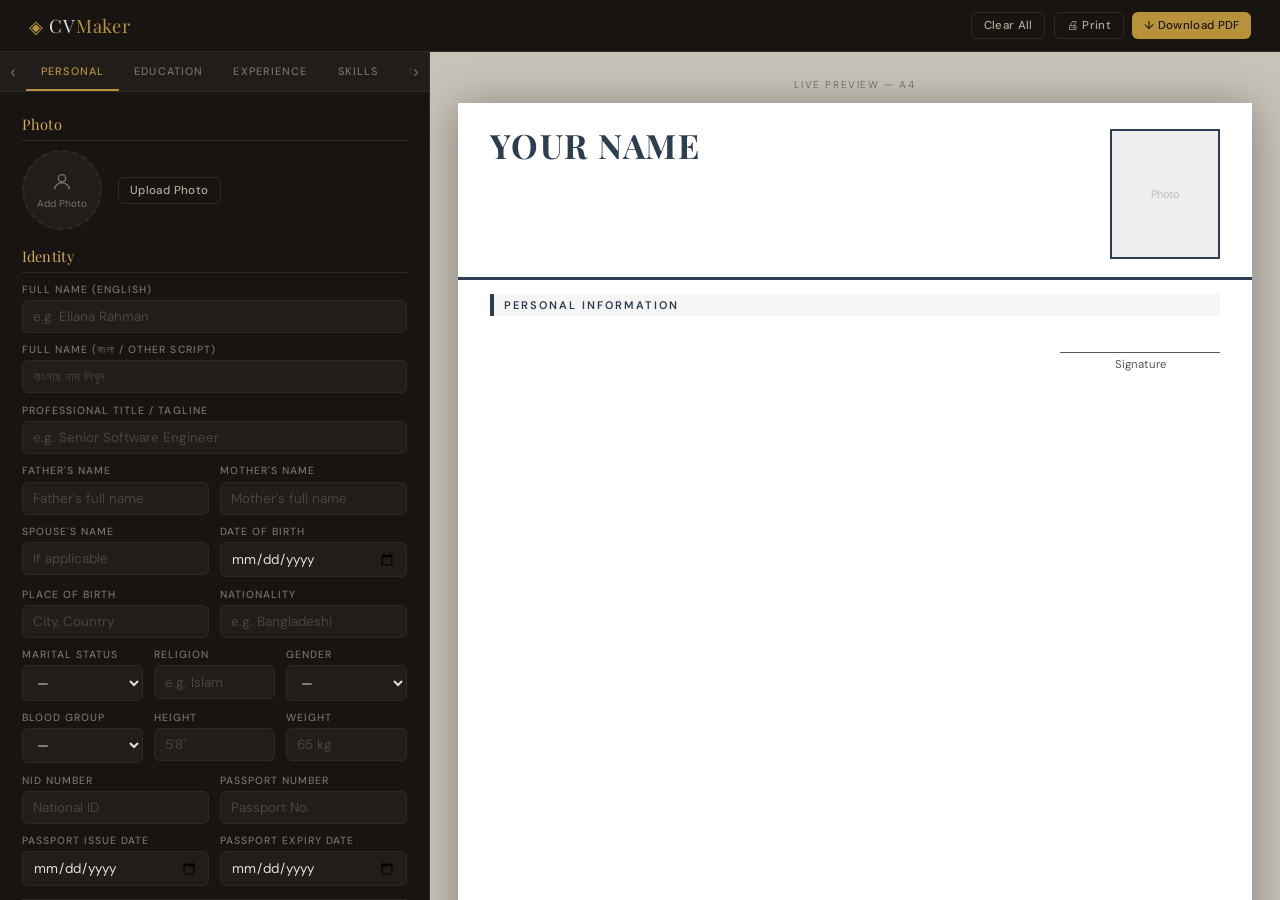
==== commit d10a8aeb: "s" ====
--- a/index.html
+++ b/index.html
@@ -3,765 +3,810 @@
 <head>
 <meta charset="UTF-8">
 <meta name="viewport" content="width=device-width, initial-scale=1.0">
-<title>CV Maker — Professional Resume Builder</title>
+<title>CVMaker — Professional Resume Builder</title>
 <link rel="preconnect" href="https://fonts.googleapis.com">
 <link href="https://fonts.googleapis.com/css2?family=Playfair+Display:wght@400;600;700&family=Crimson+Pro:ital,wght@0,300;0,400;0,600;1,300&family=DM+Sans:wght@300;400;500&family=DM+Mono&display=swap" rel="stylesheet">
 <script src="https://cdnjs.cloudflare.com/ajax/libs/html2pdf.js/0.10.1/html2pdf.bundle.min.js"></script>
-
 <style>
-:root {
-  --gold: #B8923A;
-  --gold-light: #D4AC5A;
-  --gold-dim: #8A6B2A;
-  --ink: #1A1814;
-  --sidebar: #171412;
-  --sidebar-card: #201D1A;
-  --sidebar-border: #2E2A26;
-  --text-muted: #7A7068;
-  --cv-accent: #2C3E50;
-  --cv-gray: #F5F5F5;
-  --cv-line: #BDBDBD;
-  --radius: 6px;
-  --transition: 0.18s ease;
-}
-*, *::before, *::after { box-sizing: border-box; margin: 0; padding: 0; }
-body { font-family: 'DM Sans', sans-serif; background: var(--sidebar); color: #E8E0D8; min-height: 100vh; display: flex; flex-direction: column; }
-
-/* TOP BAR */
-.topbar { background: var(--sidebar); border-bottom: 1px solid var(--sidebar-border); padding: 0 2rem; height: 56px; display: flex; align-items: center; justify-content: space-between; position: sticky; top: 0; z-index: 100; }
-.topbar-brand { font-family: 'Playfair Display', serif; font-size: 1.2rem; color: var(--gold); letter-spacing: 0.04em; }
-.topbar-brand span { color: #E8E0D8; font-weight: 400; }
-.topbar-actions { display: flex; gap: 0.75rem; align-items: center; }
-.btn { font-family: 'DM Sans', sans-serif; font-size: 0.82rem; font-weight: 500; padding: 0.45rem 1.1rem; border-radius: var(--radius); cursor: pointer; border: none; transition: var(--transition); letter-spacing: 0.03em; }
-.btn-gold { background: var(--gold); color: var(--ink); }
-.btn-gold:hover { background: var(--gold-light); }
-.btn-ghost { background: transparent; color: #B0A898; border: 1px solid var(--sidebar-border); }
-.btn-ghost:hover { border-color: var(--gold-dim); color: var(--gold-light); }
-.btn-danger { background: transparent; color: #c0392b; border: 1px solid #5a1a1a; font-size: 0.75rem; padding: 0.3rem 0.75rem; font-family: 'DM Sans', sans-serif; cursor: pointer; border-radius: var(--radius); }
-.btn-danger:hover { background: #3a0a0a; }
+:root{--gold:#B8923A;--gold-light:#D4AC5A;--gold-dim:#8A6B2A;--ink:#1A1814;--sidebar:#171412;--sidebar-card:#201D1A;--sidebar-border:#2E2A26;--text-muted:#7A7068;--cv-accent:#2C3E50;--cv-gray:#F5F5F5;--radius:6px;--tr:0.18s ease;}
+*,*::before,*::after{box-sizing:border-box;margin:0;padding:0;}
+body{font-family:'DM Sans',sans-serif;background:var(--sidebar);color:#E8E0D8;height:100vh;display:flex;flex-direction:column;overflow:hidden;}
+
+/* TOPBAR */
+.topbar{background:var(--sidebar);border-bottom:1px solid var(--sidebar-border);padding:0 1.8rem;height:52px;display:flex;align-items:center;justify-content:space-between;flex-shrink:0;z-index:100;}
+.brand{font-family:'Playfair Display',serif;font-size:1.15rem;color:var(--gold);letter-spacing:0.04em;}
+.brand span{color:#E8E0D8;font-weight:400;}
+.topbar-right{display:flex;gap:0.55rem;}
+.btn{font-family:'DM Sans',sans-serif;font-size:0.79rem;font-weight:500;padding:0.4rem 1rem;border-radius:var(--radius);cursor:pointer;border:none;transition:var(--tr);letter-spacing:0.03em;}
+.btn-gold{background:var(--gold);color:var(--ink);}
+.btn-gold:hover{background:var(--gold-light);}
+.btn-ghost{background:transparent;color:#B0A898;border:1px solid var(--sidebar-border);}
+.btn-ghost:hover{border-color:var(--gold-dim);color:var(--gold-light);}
+.btn-sm{padding:0.3rem 0.72rem;font-size:0.72rem;}
+.btn-danger{background:transparent;color:#c0392b;border:1px solid #5a1a1a;font-size:0.72rem;padding:0.28rem 0.68rem;font-family:'DM Sans',sans-serif;cursor:pointer;border-radius:var(--radius);transition:var(--tr);}
+.btn-danger:hover{background:#3a0a0a;}
 
 /* LAYOUT */
-.app-layout { display: grid; grid-template-columns: 430px 1fr; flex: 1; overflow: hidden; height: calc(100vh - 56px); }
+.app{display:grid;grid-template-columns:430px 1fr;flex:1;overflow:hidden;height:calc(100vh - 52px);}
 
 /* FORM PANEL */
-.form-panel { background: var(--sidebar); border-right: 1px solid var(--sidebar-border); overflow-y: auto; display: flex; flex-direction: column; }
-.form-panel::-webkit-scrollbar { width: 4px; }
-.form-panel::-webkit-scrollbar-thumb { background: var(--sidebar-border); border-radius: 2px; }
-
-/* TABS */
-.tab-nav { display: flex; background: var(--sidebar-card); border-bottom: 1px solid var(--sidebar-border); overflow-x: auto; scrollbar-width: none; flex-shrink: 0; }
-.tab-nav::-webkit-scrollbar { display: none; }
-.tab-btn { padding: 0.75rem 1rem; font-size: 0.73rem; font-weight: 500; letter-spacing: 0.08em; text-transform: uppercase; color: var(--text-muted); background: none; border: none; cursor: pointer; white-space: nowrap; border-bottom: 2px solid transparent; transition: var(--transition); font-family: 'DM Sans', sans-serif; }
-.tab-btn:hover { color: #C8BEB4; }
-.tab-btn.active { color: var(--gold); border-bottom-color: var(--gold); }
-.tab-content { display: none; padding: 1.5rem; flex: 1; }
-.tab-content.active { display: block; }
-.form-section-label { font-family: 'Playfair Display', serif; font-size: 0.95rem; color: var(--gold-light); margin-bottom: 1rem; padding-bottom: 0.4rem; border-bottom: 1px solid var(--sidebar-border); letter-spacing: 0.02em; }
-
-/* FIELDS */
-.field-group { display: grid; grid-template-columns: 1fr 1fr; gap: 0.75rem; margin-bottom: 0.75rem; }
-.field-group.full { grid-template-columns: 1fr; }
-.field-group.triple { grid-template-columns: 1fr 1fr 1fr; }
-.field { display: flex; flex-direction: column; gap: 0.3rem; }
-.field label { font-size: 0.7rem; letter-spacing: 0.1em; text-transform: uppercase; color: var(--text-muted); font-weight: 500; }
-.field input, .field select, .field textarea { background: var(--sidebar-card); border: 1px solid var(--sidebar-border); border-radius: var(--radius); color: #E8E0D8; font-family: 'DM Sans', sans-serif; font-size: 0.87rem; padding: 0.5rem 0.7rem; outline: none; transition: var(--transition); width: 100%; }
-.field input:focus, .field select:focus, .field textarea:focus { border-color: var(--gold-dim); box-shadow: 0 0 0 2px rgba(184,146,58,0.12); }
-.field input::placeholder { color: #4A4540; }
-.field select option { background: #201D1A; }
-.field textarea { resize: vertical; min-height: 70px; }
+.form-panel{background:var(--sidebar);border-right:1px solid var(--sidebar-border);display:flex;flex-direction:column;overflow:hidden;}
+
+/* SLIDEABLE TABS */
+.tab-nav-wrap{position:relative;flex-shrink:0;background:var(--sidebar-card);border-bottom:1px solid var(--sidebar-border);}
+.tab-nav{display:flex;overflow-x:auto;scroll-behavior:smooth;scrollbar-width:none;-webkit-overflow-scrolling:touch;padding:0 26px;}
+.tab-nav::-webkit-scrollbar{display:none;}
+.tab-arrow{position:absolute;top:0;bottom:0;width:26px;display:flex;align-items:center;justify-content:center;cursor:pointer;border:none;font-size:1rem;z-index:5;transition:var(--tr);padding:0;}
+.tab-arrow.left{left:0;background:linear-gradient(to right,var(--sidebar-card) 60%,transparent);color:var(--text-muted);}
+.tab-arrow.right{right:0;background:linear-gradient(to left,var(--sidebar-card) 60%,transparent);color:var(--text-muted);}
+.tab-arrow:hover{color:var(--gold);}
+.tab-btn{padding:0.7rem 0.95rem;font-size:0.68rem;font-weight:500;letter-spacing:0.1em;text-transform:uppercase;color:var(--text-muted);background:none;border:none;cursor:pointer;white-space:nowrap;border-bottom:2px solid transparent;transition:var(--tr);font-family:'DM Sans',sans-serif;flex-shrink:0;}
+.tab-btn:hover{color:#C8BEB4;}
+.tab-btn.active{color:var(--gold);border-bottom-color:var(--gold);}
+
+/* TAB CONTENT */
+.tab-slider{flex:1;overflow:hidden;}
+.tab-content{display:none;height:100%;overflow-y:auto;padding:1.35rem;}
+.tab-content.active{display:block;}
+.tab-content::-webkit-scrollbar{width:4px;}
+.tab-content::-webkit-scrollbar-thumb{background:var(--sidebar-border);border-radius:2px;}
+
+/* FORM */
+.sec-label{font-family:'Playfair Display',serif;font-size:0.91rem;color:var(--gold-light);margin:1rem 0 0.6rem;padding-bottom:0.36rem;border-bottom:1px solid var(--sidebar-border);letter-spacing:0.02em;}
+.sec-label:first-child{margin-top:0;}
+.fg{display:grid;gap:0.65rem;margin-bottom:0.65rem;}
+.fg-1{grid-template-columns:1fr;}.fg-2{grid-template-columns:1fr 1fr;}.fg-3{grid-template-columns:1fr 1fr 1fr;}
+.field{display:flex;flex-direction:column;gap:0.26rem;}
+.field label{font-size:0.65rem;letter-spacing:0.1em;text-transform:uppercase;color:var(--text-muted);font-weight:500;}
+.field input,.field select,.field textarea{background:var(--sidebar-card);border:1px solid var(--sidebar-border);border-radius:var(--radius);color:#E8E0D8;font-family:'DM Sans',sans-serif;font-size:0.84rem;padding:0.44rem 0.66rem;outline:none;transition:var(--tr);width:100%;}
+.field input:focus,.field select:focus,.field textarea:focus{border-color:var(--gold-dim);box-shadow:0 0 0 2px rgba(184,146,58,0.11);}
+.field input::placeholder{color:#4A4540;}
+.field input[type=color]{height:36px;padding:2px 4px;cursor:pointer;}
+.field select option{background:#201D1A;}
+.field textarea{resize:vertical;min-height:66px;line-height:1.5;}
+.divider{height:1px;background:var(--sidebar-border);margin:0.8rem 0;}
 
 /* PHOTO */
-.photo-upload-area { display: flex; flex-direction: column; align-items: center; gap: 0.75rem; margin-bottom: 1.2rem; }
-.photo-circle { width: 90px; height: 90px; border-radius: 50%; border: 2px solid var(--sidebar-border); background: var(--sidebar-card); overflow: hidden; display: flex; align-items: center; justify-content: center; cursor: pointer; transition: var(--transition); }
-.photo-circle:hover { border-color: var(--gold-dim); }
-.photo-circle img { width: 100%; height: 100%; object-fit: cover; display: none; }
-.photo-placeholder { display: flex; flex-direction: column; align-items: center; color: var(--text-muted); font-size: 0.7rem; gap: 0.3rem; }
-#photoInput { display: none; }
+.photo-row{display:flex;align-items:center;gap:1rem;margin-bottom:0.9rem;}
+.photo-circle{width:80px;height:80px;border-radius:50%;border:2px dashed var(--sidebar-border);background:var(--sidebar-card);overflow:hidden;display:flex;align-items:center;justify-content:center;cursor:pointer;flex-shrink:0;transition:var(--tr);}
+.photo-circle:hover{border-color:var(--gold-dim);}
+.photo-circle img{width:100%;height:100%;object-fit:cover;display:none;}
+.photo-ph{display:flex;flex-direction:column;align-items:center;color:var(--text-muted);font-size:0.63rem;gap:0.22rem;}
+
+/* SIGNATURE BOX */
+.sig-box{background:var(--sidebar-card);border:1px dashed var(--sidebar-border);border-radius:var(--radius);padding:0.8rem;text-align:center;cursor:pointer;transition:var(--tr);min-height:70px;display:flex;flex-direction:column;align-items:center;justify-content:center;gap:0.35rem;margin-bottom:0.5rem;}
+.sig-box:hover{border-color:var(--gold-dim);}
+.sig-box img{max-height:50px;max-width:100%;display:none;}
+.sig-ph{font-size:0.74rem;color:var(--text-muted);line-height:1.5;}
 
 /* ENTRY CARDS */
-.entry-card { background: var(--sidebar-card); border: 1px solid var(--sidebar-border); border-radius: var(--radius); padding: 1rem; margin-bottom: 0.75rem; }
-.entry-card-header { display: flex; justify-content: space-between; align-items: center; margin-bottom: 0.75rem; }
-.entry-card-title { font-size: 0.72rem; letter-spacing: 0.1em; text-transform: uppercase; color: var(--gold-dim); font-weight: 500; }
-.add-entry-btn { display: flex; align-items: center; gap: 0.4rem; font-size: 0.78rem; color: var(--gold); background: none; border: 1px dashed var(--gold-dim); border-radius: var(--radius); padding: 0.5rem 1rem; cursor: pointer; font-family: 'DM Sans', sans-serif; width: 100%; justify-content: center; transition: var(--transition); margin-top: 0.5rem; }
-.add-entry-btn:hover { background: rgba(184,146,58,0.08); }
+.entry-card{background:var(--sidebar-card);border:1px solid var(--sidebar-border);border-radius:var(--radius);padding:0.88rem;margin-bottom:0.62rem;}
+.entry-hdr{display:flex;justify-content:space-between;align-items:center;margin-bottom:0.7rem;}
+.entry-num{font-size:0.66rem;letter-spacing:0.1em;text-transform:uppercase;color:var(--gold-dim);font-weight:500;}
+.add-btn{display:flex;align-items:center;justify-content:center;gap:0.38rem;font-size:0.77rem;color:var(--gold);background:none;border:1px dashed var(--gold-dim);border-radius:var(--radius);padding:0.46rem 1rem;cursor:pointer;font-family:'DM Sans',sans-serif;width:100%;transition:var(--tr);margin-top:0.42rem;opacity:0.82;}
+.add-btn:hover{background:rgba(184,146,58,0.08);opacity:1;}
 
 /* TAGS */
-.tag-input-wrapper { background: var(--sidebar-card); border: 1px solid var(--sidebar-border); border-radius: var(--radius); padding: 0.5rem; display: flex; flex-wrap: wrap; gap: 0.4rem; cursor: text; transition: var(--transition); min-height: 44px; }
-.tag-input-wrapper:focus-within { border-color: var(--gold-dim); box-shadow: 0 0 0 2px rgba(184,146,58,0.12); }
-.tag { background: rgba(184,146,58,0.15); color: var(--gold-light); border: 1px solid rgba(184,146,58,0.3); border-radius: 3px; padding: 0.2rem 0.5rem; font-size: 0.78rem; display: flex; align-items: center; gap: 0.3rem; }
-.tag-remove { cursor: pointer; opacity: 0.6; font-size: 0.9rem; line-height: 1; }
-.tag-remove:hover { opacity: 1; }
-.tag-text-input { background: none; border: none; outline: none; color: #E8E0D8; font-family: 'DM Sans', sans-serif; font-size: 0.85rem; min-width: 120px; flex: 1; }
-.tag-hint { font-size: 0.68rem; color: var(--text-muted); margin-top: 0.3rem; }
-
-.separator { height: 1px; background: var(--sidebar-border); margin: 1rem 0; }
-.hidden { display: none !important; }
-
-/* PREVIEW PANEL */
-.preview-panel { background: #C8C3B8; overflow-y: auto; display: flex; flex-direction: column; align-items: center; padding: 2rem 1.5rem; }
-.preview-panel::-webkit-scrollbar { width: 6px; }
-.preview-panel::-webkit-scrollbar-thumb { background: #AAA398; border-radius: 3px; }
-.preview-label { font-size: 0.68rem; letter-spacing: 0.15em; text-transform: uppercase; color: #7A736A; margin-bottom: 1rem; font-weight: 500; }
-
-/* CV DOCUMENT */
-#cvDocument { background: #fff; width: 794px; min-height: 1123px; box-shadow: 0 4px 40px rgba(0,0,0,0.35); font-family: 'Crimson Pro', Georgia, serif; }
-
-.cv-header { padding: 26px 32px 18px; display: flex; align-items: flex-start; justify-content: space-between; border-bottom: 3px solid var(--cv-accent); }
-.cv-header-left { flex: 1; }
-.cv-name { font-family: 'Playfair Display', serif; font-size: 2.1rem; font-weight: 700; color: var(--cv-accent); letter-spacing: 0.04em; text-transform: uppercase; line-height: 1; margin-bottom: 3px; }
-.cv-name-bn { font-size: 1rem; color: #666; font-weight: 300; margin-bottom: 10px; }
-.cv-contact-row { display: flex; flex-wrap: wrap; gap: 3px 18px; margin-top: 8px; }
-.cv-contact-item { font-size: 0.8rem; color: #444; display: flex; align-items: center; gap: 4px; }
-.cv-contact-item strong { color: var(--cv-accent); font-weight: 600; }
-.cv-photo-box { width: 110px; height: 130px; border: 2px solid var(--cv-accent); overflow: hidden; flex-shrink: 0; margin-left: 20px; background: #eee; display: flex; align-items: center; justify-content: center; }
-.cv-photo-box img { width: 100%; height: 100%; object-fit: cover; }
-.cv-photo-placeholder { color: #bbb; font-size: 0.7rem; text-align: center; font-family: 'DM Sans', sans-serif; }
-
-.cv-body { padding: 0 32px 32px; }
-.cv-section { margin-top: 16px; }
-.cv-section-header { background: var(--cv-gray); border-left: 4px solid var(--cv-accent); padding: 4px 10px; font-family: 'DM Sans', sans-serif; font-size: 0.72rem; font-weight: 600; letter-spacing: 0.18em; text-transform: uppercase; color: var(--cv-accent); margin-bottom: 10px; }
-
-.cv-info-table { width: 100%; border-collapse: collapse; font-size: 0.87rem; }
-.cv-info-table td { padding: 3px 6px; color: #333; vertical-align: top; }
-.cv-info-table td:first-child { width: 145px; color: #555; }
-.cv-info-table td:nth-child(2) { width: 14px; color: #aaa; text-align: center; }
-.cv-info-table td:last-child { font-weight: 300; }
-
-.cv-objective { font-size: 0.87rem; color: #333; line-height: 1.7; font-weight: 300; text-align: justify; }
-
-.cv-edu-table { width: 100%; border-collapse: collapse; font-size: 0.83rem; }
-.cv-edu-table th { background: var(--cv-accent); color: #fff; padding: 6px 10px; text-align: center; font-family: 'DM Sans', sans-serif; font-size: 0.72rem; font-weight: 500; letter-spacing: 0.03em; }
-.cv-edu-table td { padding: 5px 10px; text-align: center; color: #333; border: 1px solid #DDD; }
-.cv-edu-table tr:nth-child(even) td { background: #FAFAFA; }
-
-.cv-exp-item { margin-bottom: 12px; }
-.cv-exp-header { display: flex; justify-content: space-between; align-items: baseline; margin-bottom: 2px; }
-.cv-exp-title { font-size: 0.9rem; font-weight: 600; color: var(--cv-accent); }
-.cv-exp-period { font-size: 0.76rem; color: #888; font-family: 'DM Mono', monospace; }
-.cv-exp-company { font-size: 0.82rem; color: #555; font-style: italic; margin-bottom: 3px; }
-.cv-exp-desc { font-size: 0.83rem; color: #444; line-height: 1.6; font-weight: 300; }
-
-.cv-list-cols { display: grid; grid-template-columns: 1fr 1fr; gap: 2px 20px; }
-.cv-list-item { display: flex; align-items: center; gap: 8px; font-size: 0.86rem; color: #333; padding: 2px 0; font-weight: 300; }
-.cv-list-item::before { content: ''; width: 5px; height: 5px; border: 1.5px solid var(--cv-accent); border-radius: 50%; flex-shrink: 0; }
-
-.cv-signature-section { margin-top: 30px; display: flex; justify-content: flex-end; }
-.cv-signature-box { text-align: center; }
-.cv-signature-line { width: 160px; border-bottom: 1px solid #555; margin-bottom: 4px; }
-.cv-signature-label { font-size: 0.74rem; color: #555; font-family: 'DM Sans', sans-serif; }
-
-@media print {
-  body { background: white !important; }
-  .topbar, .form-panel, .preview-label { display: none !important; }
-  .app-layout { display: block !important; height: auto !important; }
-  .preview-panel { display: block !important; padding: 0 !important; background: white !important; overflow: visible !important; }
-  #cvDocument { box-shadow: none !important; width: 100% !important; }
+.tw{background:var(--sidebar-card);border:1px solid var(--sidebar-border);border-radius:var(--radius);padding:0.44rem;display:flex;flex-wrap:wrap;gap:0.36rem;cursor:text;min-height:42px;transition:var(--tr);}
+.tw:focus-within{border-color:var(--gold-dim);}
+.tag{background:rgba(184,146,58,0.13);color:var(--gold-light);border:1px solid rgba(184,146,58,0.27);border-radius:3px;padding:0.16rem 0.44rem;font-size:0.76rem;display:flex;align-items:center;gap:0.26rem;}
+.tx{cursor:pointer;opacity:0.55;font-size:0.86rem;}.tx:hover{opacity:1;}
+.ti{background:none;border:none;outline:none;color:#E8E0D8;font-family:'DM Sans',sans-serif;font-size:0.82rem;min-width:100px;flex:1;}
+.hint{font-size:0.63rem;color:var(--text-muted);margin-top:0.24rem;}
+.hidden{display:none!important;}
+
+/* ═══════════════════════════════
+   PREVIEW
+═══════════════════════════════ */
+.preview-panel{background:#C8C3B8;overflow-y:auto;display:flex;flex-direction:column;align-items:center;padding:1.6rem 1rem;}
+.preview-panel::-webkit-scrollbar{width:5px;}
+.preview-panel::-webkit-scrollbar-thumb{background:#AAA398;border-radius:3px;}
+.prev-lbl{font-size:0.63rem;letter-spacing:0.16em;text-transform:uppercase;color:#7A736A;margin-bottom:0.8rem;}
+
+/* ═══════════════════════════════
+   CV DOCUMENT  ← original layout
+═══════════════════════════════ */
+#cvDoc{background:#fff;width:794px;min-height:1123px;box-shadow:0 4px 40px rgba(0,0,0,0.35);font-family:'Crimson Pro',Georgia,serif;}
+
+.cv-hdr{padding:26px 32px 18px;display:flex;align-items:flex-start;justify-content:space-between;border-bottom:3px solid var(--cv-accent);}
+.cv-hdr-left{flex:1;}
+.cv-name{font-family:'Playfair Display',serif;font-size:2.1rem;font-weight:700;color:var(--cv-accent);letter-spacing:0.04em;text-transform:uppercase;line-height:1;margin-bottom:3px;}
+.cv-namebn{font-size:1rem;color:#666;font-weight:300;margin-bottom:4px;}
+.cv-tagline{font-size:0.86rem;color:#555;font-style:italic;margin-bottom:6px;}
+.cv-crow{display:flex;flex-wrap:wrap;gap:3px 16px;margin-top:6px;}
+.cv-chip{font-size:0.79rem;color:#444;display:flex;align-items:center;gap:3px;}
+.cv-chip strong{color:var(--cv-accent);font-weight:600;}
+.cv-photo-box{width:110px;height:130px;border:2px solid var(--cv-accent);overflow:hidden;flex-shrink:0;margin-left:20px;background:#eee;display:flex;align-items:center;justify-content:center;}
+.cv-photo-box img{width:100%;height:100%;object-fit:cover;display:none;}
+.cv-ph-txt{color:#bbb;font-size:0.68rem;text-align:center;font-family:'DM Sans',sans-serif;}
+
+.cv-body{padding:0 32px 32px;}
+.cv-sec{margin-top:14px;}
+.cv-sec-hdr{background:var(--cv-gray);border-left:4px solid var(--cv-accent);padding:4px 10px;font-family:'DM Sans',sans-serif;font-size:0.69rem;font-weight:600;letter-spacing:0.18em;text-transform:uppercase;color:var(--cv-accent);margin-bottom:8px;}
+
+.cv-info-tbl{width:100%;border-collapse:collapse;font-size:0.85rem;}
+.cv-info-tbl td{padding:3px 6px;color:#333;vertical-align:top;}
+.cv-info-tbl td:first-child{width:152px;color:#555;}
+.cv-info-tbl td:nth-child(2){width:14px;color:#aaa;text-align:center;}
+.cv-info-tbl td:last-child{font-weight:300;}
+
+.cv-obj{font-size:0.85rem;color:#333;line-height:1.72;font-weight:300;text-align:justify;}
+
+.cv-edu-tbl{width:100%;border-collapse:collapse;font-size:0.81rem;}
+.cv-edu-tbl th{background:var(--cv-accent);color:#fff;padding:6px 10px;text-align:center;font-family:'DM Sans',sans-serif;font-size:0.68rem;font-weight:500;letter-spacing:0.03em;}
+.cv-edu-tbl td{padding:5px 10px;text-align:center;color:#333;border:1px solid #DDD;}
+.cv-edu-tbl tr:nth-child(even) td{background:#FAFAFA;}
+
+.cv-exp-item{margin-bottom:11px;}
+.cv-exp-top{display:flex;justify-content:space-between;align-items:baseline;margin-bottom:2px;}
+.cv-exp-ttl{font-size:0.88rem;font-weight:600;color:var(--cv-accent);}
+.cv-exp-per{font-size:0.73rem;color:#888;font-family:'DM Mono',monospace;}
+.cv-exp-co{font-size:0.8rem;color:#555;font-style:italic;margin-bottom:3px;}
+.cv-exp-desc{font-size:0.81rem;color:#444;line-height:1.62;font-weight:300;}
+.cv-exp-ul{margin-top:3px;padding-left:16px;}
+.cv-exp-ul li{font-size:0.8rem;color:#444;line-height:1.55;margin-bottom:2px;}
+
+.cv-list-cols{display:grid;grid-template-columns:1fr 1fr;gap:2px 20px;}
+.cv-li{display:flex;align-items:center;gap:8px;font-size:0.84rem;color:#333;padding:2px 0;font-weight:300;}
+.cv-li::before{content:'';width:5px;height:5px;border:1.5px solid var(--cv-accent);border-radius:50%;flex-shrink:0;}
+
+.cv-cust-item{margin-bottom:9px;}
+.cv-cust-ttl{font-size:0.87rem;font-weight:600;color:var(--cv-accent);}
+.cv-cust-sub{font-size:0.79rem;color:#555;font-style:italic;}
+.cv-cust-desc{font-size:0.81rem;color:#444;line-height:1.6;font-weight:300;}
+
+.cv-refs-grid{display:grid;grid-template-columns:1fr 1fr;gap:10px;font-size:0.83rem;}
+.cv-ref-card{padding:7px 10px;border:1px solid #ddd;border-radius:3px;}
+.cv-ref-name{font-weight:600;color:var(--cv-accent);font-family:'DM Sans',sans-serif;font-size:0.85rem;}
+.cv-ref-title{color:#555;font-style:italic;font-size:0.79rem;}
+.cv-ref-det{color:#555;font-size:0.75rem;margin-top:1px;}
+
+.cv-sig-wrap{margin-top:28px;display:flex;justify-content:flex-end;align-items:flex-end;gap:36px;}
+.cv-sig-block{text-align:center;}
+.cv-sig-img{max-height:52px;max-width:150px;display:block;margin:0 auto 3px;}
+.cv-sig-line{width:160px;border-bottom:1px solid #555;margin-bottom:4px;}
+.cv-sig-lbl{font-size:0.71rem;color:#555;font-family:'DM Sans',sans-serif;}
+.cv-sig-date{font-size:0.69rem;color:#777;font-family:'DM Mono',monospace;margin-bottom:3px;}
+
+@media print{
+  body,html{background:#fff!important;overflow:visible!important;}
+  .topbar,.form-panel,.prev-lbl{display:none!important;}
+  .app{display:block!important;overflow:visible!important;}
+  .preview-panel{display:block!important;padding:0!important;background:#fff!important;overflow:visible!important;}
+  #cvDoc{box-shadow:none!important;width:100%!important;}
 }
 </style>
 </head>
 <body>
 
 <header class="topbar">
-  <div class="topbar-brand">◈ <span>CV</span>Maker</div>
-  <div class="topbar-actions">
-    <button class="btn btn-ghost" onclick="clearAll()">Clear All</button>
-    <button class="btn btn-ghost" onclick="window.print()">🖨 Print</button>
-    <button class="btn btn-gold" onclick="downloadPDF()">↓ Download PDF</button>
+  <div class="brand">◈ <span>CV</span>Maker</div>
+  <div class="topbar-right">
+    <button class="btn btn-ghost btn-sm" onclick="clearAll()">Clear All</button>
+    <button class="btn btn-ghost btn-sm" onclick="window.print()">🖨 Print</button>
+    <button class="btn btn-gold btn-sm" onclick="downloadPDF()">↓ Download PDF</button>
   </div>
 </header>
 
-<div class="app-layout">
+<div class="app">
 
   <!-- FORM PANEL -->
   <div class="form-panel">
-    <div class="tab-nav">
-      <button class="tab-btn active" onclick="switchTab('personal',this)">Personal</button>
-      <button class="tab-btn" onclick="switchTab('education',this)">Education</button>
-      <button class="tab-btn" onclick="switchTab('experience',this)">Experience</button>
-      <button class="tab-btn" onclick="switchTab('skills',this)">Skills</button>
-      <button class="tab-btn" onclick="switchTab('objective',this)">Objective</button>
-      <button class="tab-btn" onclick="switchTab('settings',this)">Settings</button>
+    <div class="tab-nav-wrap">
+      <button class="tab-arrow left" onclick="slideTabs(-130)">‹</button>
+      <div class="tab-nav" id="tabNav">
+        <button class="tab-btn active" onclick="sw('personal',this)">Personal</button>
+        <button class="tab-btn" onclick="sw('education',this)">Education</button>
+        <button class="tab-btn" onclick="sw('experience',this)">Experience</button>
+        <button class="tab-btn" onclick="sw('skills',this)">Skills</button>
+        <button class="tab-btn" onclick="sw('objective',this)">Objective</button>
+        <button class="tab-btn" onclick="sw('custom',this)">＋ Sections</button>
+        <button class="tab-btn" onclick="sw('settings',this)">Settings</button>
+      </div>
+      <button class="tab-arrow right" onclick="slideTabs(130)">›</button>
     </div>
 
-    <!-- TAB: PERSONAL -->
-    <div id="tab-personal" class="tab-content active">
-      <div class="form-section-label">Photo</div>
-      <div class="photo-upload-area">
-        <div class="photo-circle" onclick="document.getElementById('photoInput').click()">
-          <img id="photoPreview" src="" alt="">
-          <div class="photo-placeholder" id="photoPlaceholder">
-            <svg width="24" height="24" fill="none" stroke="currentColor" stroke-width="1.5" viewBox="0 0 24 24"><circle cx="12" cy="8" r="4"/><path d="M4 20c0-4 3.58-7 8-7s8 3 8 7"/></svg>
-            <span>Add Photo</span>
+    <div class="tab-slider">
+
+      <!-- PERSONAL -->
+      <div id="tab-personal" class="tab-content active">
+        <div class="sec-label">Photo</div>
+        <div class="photo-row">
+          <div class="photo-circle" onclick="document.getElementById('photoInput').click()">
+            <img id="photoPreview" src="" alt="">
+            <div class="photo-ph" id="photoPh">
+              <svg width="22" height="22" fill="none" stroke="currentColor" stroke-width="1.5" viewBox="0 0 24 24"><circle cx="12" cy="8" r="4"/><path d="M4 20c0-4 3.58-7 8-7s8 3 8 7"/></svg>
+              <span>Add Photo</span>
+            </div>
           </div>
-        </div>
-        <input type="file" id="photoInput" accept="image/*" onchange="loadPhoto(event)">
-        <button class="btn btn-danger" id="removePhotoBtn" style="display:none" onclick="removePhoto()">Remove Photo</button>
-      </div>
-
-      <div class="form-section-label">Identity</div>
-      <div class="field-group full"><div class="field"><label>Full Name (English)</label><input type="text" id="nameEn" placeholder="e.g. Eliana Rahman" oninput="update()" list="dl-nameEn"><datalist id="dl-nameEn"></datalist></div></div>
-      <div class="field-group full"><div class="field"><label>Full Name (বাংলা)</label><input type="text" id="nameBn" placeholder="বাংলায় নাম লিখুন" oninput="update()" list="dl-nameBn"><datalist id="dl-nameBn"></datalist></div></div>
-      <div class="field-group">
-        <div class="field"><label>Father's Name</label><input type="text" id="fatherName" placeholder="Father's full name" oninput="update()" list="dl-fatherName"><datalist id="dl-fatherName"></datalist></div>
-        <div class="field"><label>Mother's Name</label><input type="text" id="motherName" placeholder="Mother's full name" oninput="update()" list="dl-motherName"><datalist id="dl-motherName"></datalist></div>
-      </div>
-      <div class="field-group">
-        <div class="field"><label>Date of Birth</label><input type="date" id="dob" oninput="update()"></div>
-        <div class="field"><label>Nationality</label><input type="text" id="nationality" placeholder="e.g. Bangladeshi" oninput="update()" list="dl-nationality"><datalist id="dl-nationality"></datalist></div>
-      </div>
-      <div class="field-group">
-        <div class="field"><label>Marital Status</label><select id="maritalStatus" onchange="update()"><option value="">— Select —</option><option>Single</option><option>Married</option><option>Divorced</option><option>Widowed</option></select></div>
-        <div class="field"><label>Religion</label><input type="text" id="religion" placeholder="e.g. Islam" oninput="update()" list="dl-religion"><datalist id="dl-religion"></datalist></div>
-      </div>
-      <div class="field-group">
-        <div class="field"><label>Blood Group</label><select id="bloodGroup" onchange="update()"><option value="">— Select —</option><option>A+</option><option>A−</option><option>B+</option><option>B−</option><option>AB+</option><option>AB−</option><option>O+</option><option>O−</option></select></div>
-        <div class="field"><label>NID / Passport No.</label><input type="text" id="nid" placeholder="ID number" oninput="update()"></div>
-      </div>
-
-      <div class="separator"></div>
-      <div class="form-section-label">Contact</div>
-      <div class="field-group">
-        <div class="field"><label>Phone</label><input type="tel" id="phone" placeholder="+880 1X XX XXXXXX" oninput="update()" list="dl-phone"><datalist id="dl-phone"></datalist></div>
-        <div class="field"><label>Email</label><input type="email" id="email" placeholder="you@email.com" oninput="update()" list="dl-email"><datalist id="dl-email"></datalist></div>
-      </div>
-      <div class="field-group full"><div class="field"><label>Present Address</label><input type="text" id="addressPresent" placeholder="Street, City, District" oninput="update()" list="dl-address"><datalist id="dl-address"></datalist></div></div>
-      <div class="field-group full"><div class="field"><label>Permanent Address</label><input type="text" id="addressPermanent" placeholder="If different from above" oninput="update()"></div></div>
-      <div class="field-group">
-        <div class="field"><label>LinkedIn (optional)</label><input type="text" id="linkedin" placeholder="linkedin.com/in/..." oninput="update()"></div>
-        <div class="field"><label>Website (optional)</label><input type="text" id="website" placeholder="yourwebsite.com" oninput="update()"></div>
-      </div>
-    </div>
-
-    <!-- TAB: EDUCATION -->
-    <div id="tab-education" class="tab-content">
-      <div class="form-section-label">Academic Qualifications</div>
-      <div id="educationEntries"></div>
-      <button class="add-entry-btn" onclick="addEducation()">＋ Add Qualification</button>
-    </div>
-
-    <!-- TAB: EXPERIENCE -->
-    <div id="tab-experience" class="tab-content">
-      <div class="form-section-label">Work Experience</div>
-      <div id="experienceEntries"></div>
-      <button class="add-entry-btn" onclick="addExperience()">＋ Add Experience</button>
-    </div>
-
-    <!-- TAB: SKILLS -->
-    <div id="tab-skills" class="tab-content">
-      <div class="form-section-label">Skills</div>
-      <div class="tag-input-wrapper" id="skillsWrapper" onclick="document.getElementById('skillInput').focus()">
-        <input class="tag-text-input" id="skillInput" placeholder="Type a skill, press Enter…" onkeydown="handleTag(event,'skills')">
-      </div>
-      <div class="tag-hint">Press Enter or comma to add · Click × to remove</div>
-
-      <div class="separator"></div>
-      <div class="form-section-label">Languages</div>
-      <div class="tag-input-wrapper" id="languagesWrapper" onclick="document.getElementById('langInput').focus()">
-        <input class="tag-text-input" id="langInput" placeholder="e.g. English, Bengali…" onkeydown="handleTag(event,'languages')">
-      </div>
-      <div class="tag-hint">Press Enter or comma to add</div>
-
-      <div class="separator"></div>
-      <div class="form-section-label">Hobbies &amp; Interests</div>
-      <div class="tag-input-wrapper" id="hobbiesWrapper" onclick="document.getElementById('hobbyInput').focus()">
-        <input class="tag-text-input" id="hobbyInput" placeholder="e.g. Reading, Photography…" onkeydown="handleTag(event,'hobbies')">
-      </div>
-      <div class="tag-hint">Press Enter or comma to add</div>
-    </div>
-
-    <!-- TAB: OBJECTIVE -->
-    <div id="tab-objective" class="tab-content">
-      <div class="form-section-label">Career Objective / Summary</div>
-      <div class="field full">
-        <label>Write your objective</label>
-        <textarea id="objective" rows="6" placeholder="A hardworking individual seeking a challenging position where I can showcase my skills and contribute to the growth of the organization…" oninput="update()"></textarea>
-      </div>
-      <div class="separator"></div>
-      <div class="form-section-label">References</div>
-      <div id="referenceEntries"></div>
-      <button class="add-entry-btn" onclick="addReference()">＋ Add Reference</button>
-    </div>
-
-    <!-- TAB: SETTINGS -->
-    <div id="tab-settings" class="tab-content">
-      <div class="form-section-label">Color Theme</div>
-      <div class="field-group triple">
-        <div class="field"><label>Accent Color</label><input type="color" id="accentColor" value="#2C3E50" oninput="applyTheme()"></div>
-        <div class="field"><label>Section BG</label><input type="color" id="headerBg" value="#F5F5F5" oninput="applyTheme()"></div>
-        <div class="field"><label>Body Font</label>
-          <select id="bodyFont" onchange="applyTheme()">
-            <option value="'Crimson Pro',Georgia,serif">Crimson Pro</option>
-            <option value="'DM Sans',sans-serif">DM Sans</option>
-            <option value="Georgia,serif">Georgia</option>
-            <option value="Arial,sans-serif">Arial</option>
-            <option value="'Times New Roman',serif">Times New Roman</option>
-          </select>
-        </div>
-      </div>
-      <div class="separator"></div>
-      <div class="form-section-label">Show / Hide Sections</div>
-      <div style="display:grid;grid-template-columns:1fr 1fr;gap:0.6rem 1.2rem;">
-        <label style="display:flex;align-items:center;gap:0.5rem;font-size:0.83rem;cursor:pointer;"><input type="checkbox" id="showObjective" checked onchange="update()"> Objective</label>
-        <label style="display:flex;align-items:center;gap:0.5rem;font-size:0.83rem;cursor:pointer;"><input type="checkbox" id="showPersonalTable" checked onchange="update()"> Personal Info</label>
-        <label style="display:flex;align-items:center;gap:0.5rem;font-size:0.83rem;cursor:pointer;"><input type="checkbox" id="showExperience" checked onchange="update()"> Experience</label>
-        <label style="display:flex;align-items:center;gap:0.5rem;font-size:0.83rem;cursor:pointer;"><input type="checkbox" id="showSkills" checked onchange="update()"> Skills</label>
-        <label style="display:flex;align-items:center;gap:0.5rem;font-size:0.83rem;cursor:pointer;"><input type="checkbox" id="showLanguages" checked onchange="update()"> Languages</label>
-        <label style="display:flex;align-items:center;gap:0.5rem;font-size:0.83rem;cursor:pointer;"><input type="checkbox" id="showHobbies" checked onchange="update()"> Hobbies</label>
-        <label style="display:flex;align-items:center;gap:0.5rem;font-size:0.83rem;cursor:pointer;"><input type="checkbox" id="showReferences" onchange="update()"> References</label>
-        <label style="display:flex;align-items:center;gap:0.5rem;font-size:0.83rem;cursor:pointer;"><input type="checkbox" id="showSignature" checked onchange="update()"> Signature Line</label>
-      </div>
+          <div style="display:flex;flex-direction:column;gap:0.4rem;">
+            <button class="btn btn-ghost btn-sm" onclick="document.getElementById('photoInput').click()">Upload Photo</button>
+            <button class="btn btn-danger" id="removePhotoBtn" style="display:none" onclick="removePhoto()">Remove</button>
+          </div>
+        </div>
+        <input type="file" id="photoInput" accept="image/*" style="display:none" onchange="loadPhoto(event)">
+
+        <div class="sec-label">Identity</div>
+        <div class="fg fg-1"><div class="field"><label>Full Name (English)</label><input type="text" id="nameEn" placeholder="e.g. Eliana Rahman" oninput="u()"></div></div>
+        <div class="fg fg-1"><div class="field"><label>Full Name (বাংলা / Other Script)</label><input type="text" id="nameBn" placeholder="বাংলায় নাম লিখুন" oninput="u()"></div></div>
+        <div class="fg fg-1"><div class="field"><label>Professional Title / Tagline</label><input type="text" id="tagline" placeholder="e.g. Senior Software Engineer" oninput="u()"></div></div>
+        <div class="fg fg-2">
+          <div class="field"><label>Father's Name</label><input type="text" id="fatherName" placeholder="Father's full name" oninput="u()"></div>
+          <div class="field"><label>Mother's Name</label><input type="text" id="motherName" placeholder="Mother's full name" oninput="u()"></div>
+        </div>
+        <div class="fg fg-2">
+          <div class="field"><label>Spouse's Name</label><input type="text" id="spouseName" placeholder="If applicable" oninput="u()"></div>
+          <div class="field"><label>Date of Birth</label><input type="date" id="dob" oninput="u()"></div>
+        </div>
+        <div class="fg fg-2">
+          <div class="field"><label>Place of Birth</label><input type="text" id="pob" placeholder="City, Country" oninput="u()"></div>
+          <div class="field"><label>Nationality</label><input type="text" id="nationality" placeholder="e.g. Bangladeshi" oninput="u()"></div>
+        </div>
+        <div class="fg fg-3">
+          <div class="field"><label>Marital Status</label><select id="maritalStatus" onchange="u()"><option value="">—</option><option>Single</option><option>Married</option><option>Divorced</option><option>Widowed</option></select></div>
+          <div class="field"><label>Religion</label><input type="text" id="religion" placeholder="e.g. Islam" oninput="u()"></div>
+          <div class="field"><label>Gender</label><select id="gender" onchange="u()"><option value="">—</option><option>Male</option><option>Female</option><option>Other</option></select></div>
+        </div>
+        <div class="fg fg-3">
+          <div class="field"><label>Blood Group</label><select id="bloodGroup" onchange="u()"><option value="">—</option><option>A+</option><option>A−</option><option>B+</option><option>B−</option><option>AB+</option><option>AB−</option><option>O+</option><option>O−</option></select></div>
+          <div class="field"><label>Height</label><input type="text" id="height" placeholder="5'8&quot;" oninput="u()"></div>
+          <div class="field"><label>Weight</label><input type="text" id="weight" placeholder="65 kg" oninput="u()"></div>
+        </div>
+        <div class="fg fg-2">
+          <div class="field"><label>NID Number</label><input type="text" id="nid" placeholder="National ID" oninput="u()"></div>
+          <div class="field"><label>Passport Number</label><input type="text" id="passport" placeholder="Passport No." oninput="u()"></div>
+        </div>
+        <div class="fg fg-2">
+          <div class="field"><label>Passport Issue Date</label><input type="date" id="passportIssue" oninput="u()"></div>
+          <div class="field"><label>Passport Expiry Date</label><input type="date" id="passportExpiry" oninput="u()"></div>
+        </div>
+
+        <div class="divider"></div>
+        <div class="sec-label">Contact</div>
+        <div class="fg fg-2">
+          <div class="field"><label>Phone (Primary)</label><input type="tel" id="phone" placeholder="+880 1X XXXXXXXX" oninput="u()"></div>
+          <div class="field"><label>Phone (Secondary)</label><input type="tel" id="phone2" placeholder="Alternate" oninput="u()"></div>
+        </div>
+        <div class="fg fg-1"><div class="field"><label>Email</label><input type="email" id="email" placeholder="you@email.com" oninput="u()"></div></div>
+        <div class="fg fg-1"><div class="field"><label>Present Address</label><textarea id="addressPresent" rows="2" placeholder="Street, Thana, City, District" oninput="u()"></textarea></div></div>
+        <div class="fg fg-1"><div class="field"><label>Permanent Address</label><textarea id="addressPermanent" rows="2" placeholder="Village, P.O., District" oninput="u()"></textarea></div></div>
+        <div class="fg fg-2">
+          <div class="field"><label>LinkedIn</label><input type="text" id="linkedin" placeholder="linkedin.com/in/…" oninput="u()"></div>
+          <div class="field"><label>Website / Portfolio</label><input type="text" id="website" placeholder="yoursite.com" oninput="u()"></div>
+        </div>
+        <div class="fg fg-2">
+          <div class="field"><label>GitHub</label><input type="text" id="github" placeholder="github.com/…" oninput="u()"></div>
+          <div class="field"><label>Twitter / X</label><input type="text" id="twitter" placeholder="@handle" oninput="u()"></div>
+        </div>
+
+        <div class="divider"></div>
+        <div class="sec-label">Signature</div>
+        <div class="sig-box" id="sigBox" onclick="document.getElementById('sigInput').click()">
+          <img id="sigPreview" src="" alt="Signature">
+          <div class="sig-ph" id="sigPh">📷 Click to upload your signature image<br><span style="font-size:0.65rem;opacity:0.6;">PNG with transparent background works best</span></div>
+        </div>
+        <input type="file" id="sigInput" accept="image/*" style="display:none" onchange="loadSig(event)">
+        <div style="display:flex;gap:0.4rem;margin-bottom:0.65rem;">
+          <button class="btn btn-ghost btn-sm" onclick="document.getElementById('sigInput').click()">Upload Signature</button>
+          <button class="btn btn-danger" id="removeSigBtn" style="display:none" onclick="removeSig()">Remove</button>
+        </div>
+        <div class="fg fg-2">
+          <div class="field"><label>Name below line</label><input type="text" id="sigName" placeholder="Defaults to full name" oninput="u()"></div>
+          <div class="field"><label>Date on signature</label><input type="date" id="sigDate" oninput="u()"></div>
+        </div>
+      </div>
+
+      <!-- EDUCATION -->
+      <div id="tab-education" class="tab-content">
+        <div class="sec-label">Academic Qualifications</div>
+        <div id="eduEntries"></div>
+        <button class="add-btn" onclick="addEdu()">＋ Add Qualification</button>
+      </div>
+
+      <!-- EXPERIENCE -->
+      <div id="tab-experience" class="tab-content">
+        <div class="sec-label">Work Experience</div>
+        <div id="expEntries"></div>
+        <button class="add-btn" onclick="addExp()">＋ Add Experience</button>
+      </div>
+
+      <!-- SKILLS -->
+      <div id="tab-skills" class="tab-content">
+        <div class="sec-label">Skills</div>
+        <div class="tw" id="skillsWrap" onclick="document.getElementById('skillInp').focus()">
+          <input class="ti" id="skillInp" placeholder="Type skill, press Enter…" onkeydown="handleTag(event,'skills')">
+        </div>
+        <div class="hint">Enter or comma to add · × to remove</div>
+        <div class="divider"></div>
+        <div class="sec-label">Languages</div>
+        <div class="tw" id="langsWrap" onclick="document.getElementById('langInp').focus()">
+          <input class="ti" id="langInp" placeholder="e.g. English, Bengali…" onkeydown="handleTag(event,'langs')">
+        </div>
+        <div class="hint">Enter or comma to add</div>
+        <div class="divider"></div>
+        <div class="sec-label">Hobbies &amp; Interests</div>
+        <div class="tw" id="hobbiesWrap" onclick="document.getElementById('hobbyInp').focus()">
+          <input class="ti" id="hobbyInp" placeholder="e.g. Reading, Photography…" onkeydown="handleTag(event,'hobbies')">
+        </div>
+        <div class="hint">Enter or comma to add</div>
+        <div class="divider"></div>
+        <div class="sec-label">Certifications</div>
+        <div id="certEntries"></div>
+        <button class="add-btn" onclick="addCert()">＋ Add Certification</button>
+        <div class="divider"></div>
+        <div class="sec-label">Awards &amp; Achievements</div>
+        <div id="awardEntries"></div>
+        <button class="add-btn" onclick="addAward()">＋ Add Award</button>
+      </div>
+
+      <!-- OBJECTIVE -->
+      <div id="tab-objective" class="tab-content">
+        <div class="sec-label">Career Objective / Summary</div>
+        <div class="field"><label>Write your objective</label>
+          <textarea id="objective" rows="7" placeholder="A hardworking individual seeking a challenging position…" oninput="u()"></textarea>
+        </div>
+        <div class="divider"></div>
+        <div class="sec-label">References</div>
+        <div id="refEntries"></div>
+        <button class="add-btn" onclick="addRef()">＋ Add Reference</button>
+      </div>
+
+      <!-- CUSTOM -->
+      <div id="tab-custom" class="tab-content">
+        <div class="sec-label">Custom Sections</div>
+        <p style="font-size:0.76rem;color:var(--text-muted);line-height:1.6;margin-bottom:0.7rem;">Add any extra section — Publications, Projects, Volunteering, Trainings, etc.</p>
+        <div id="customSections"></div>
+        <button class="add-btn" onclick="addCustSec()">＋ Add New Section</button>
+      </div>
+
+      <!-- SETTINGS -->
+      <div id="tab-settings" class="tab-content">
+        <div class="sec-label">Color Theme</div>
+        <div class="fg fg-3">
+          <div class="field"><label>Accent Color</label><input type="color" id="accentColor" value="#2C3E50" oninput="applyTheme()"></div>
+          <div class="field"><label>Section BG</label><input type="color" id="headerBg" value="#F5F5F5" oninput="applyTheme()"></div>
+          <div class="field"><label>Body Font</label>
+            <select id="bodyFont" onchange="applyTheme()">
+              <option value="'Crimson Pro',Georgia,serif">Crimson Pro</option>
+              <option value="'DM Sans',sans-serif">DM Sans</option>
+              <option value="Georgia,serif">Georgia</option>
+              <option value="Arial,sans-serif">Arial</option>
+              <option value="'Times New Roman',serif">Times New Roman</option>
+            </select>
+          </div>
+        </div>
+        <div class="divider"></div>
+        <div class="sec-label">Show / Hide Sections</div>
+        <div style="display:grid;grid-template-columns:1fr 1fr;gap:0.52rem 1rem;">
+          <label style="display:flex;align-items:center;gap:0.42rem;font-size:0.81rem;cursor:pointer;"><input type="checkbox" id="showObjective" checked onchange="u()"> Objective</label>
+          <label style="display:flex;align-items:center;gap:0.42rem;font-size:0.81rem;cursor:pointer;"><input type="checkbox" id="showPersonalTable" checked onchange="u()"> Personal Info</label>
+          <label style="display:flex;align-items:center;gap:0.42rem;font-size:0.81rem;cursor:pointer;"><input type="checkbox" id="showExperience" checked onchange="u()"> Experience</label>
+          <label style="display:flex;align-items:center;gap:0.42rem;font-size:0.81rem;cursor:pointer;"><input type="checkbox" id="showSkills" checked onchange="u()"> Skills</label>
+          <label style="display:flex;align-items:center;gap:0.42rem;font-size:0.81rem;cursor:pointer;"><input type="checkbox" id="showLanguages" checked onchange="u()"> Languages</label>
+          <label style="display:flex;align-items:center;gap:0.42rem;font-size:0.81rem;cursor:pointer;"><input type="checkbox" id="showHobbies" checked onchange="u()"> Hobbies</label>
+          <label style="display:flex;align-items:center;gap:0.42rem;font-size:0.81rem;cursor:pointer;"><input type="checkbox" id="showCerts" checked onchange="u()"> Certifications</label>
+          <label style="display:flex;align-items:center;gap:0.42rem;font-size:0.81rem;cursor:pointer;"><input type="checkbox" id="showAwards" checked onchange="u()"> Awards</label>
+          <label style="display:flex;align-items:center;gap:0.42rem;font-size:0.81rem;cursor:pointer;"><input type="checkbox" id="showRefs" onchange="u()"> References</label>
+          <label style="display:flex;align-items:center;gap:0.42rem;font-size:0.81rem;cursor:pointer;"><input type="checkbox" id="showSignature" checked onchange="u()"> Signature</label>
+        </div>
+      </div>
+
     </div>
   </div>
 
   <!-- PREVIEW PANEL -->
   <div class="preview-panel">
-    <div class="preview-label">Live Preview — A4</div>
-    <div id="cvDocument">
-
-      <div class="cv-header">
-        <div class="cv-header-left">
-          <div class="cv-name" id="cv-name">YOUR NAME</div>
-          <div class="cv-name-bn hidden" id="cv-name-bn"></div>
-          <div class="cv-contact-row" id="cv-contacts"></div>
-        </div>
-        <div class="cv-photo-box" id="cv-photo-box">
-          <img id="cvPhotoImg" src="" alt="" style="display:none">
-          <div class="cv-photo-placeholder" id="cvPhotoPlaceholder">Photo</div>
+    <div class="prev-lbl">Live Preview — A4</div>
+    <div id="cvDoc">
+
+      <div class="cv-hdr">
+        <div class="cv-hdr-left">
+          <div class="cv-name" id="cvName">YOUR NAME</div>
+          <div class="cv-namebn hidden" id="cvNameBn"></div>
+          <div class="cv-tagline hidden" id="cvTagline"></div>
+          <div class="cv-crow" id="cvCrow"></div>
+        </div>
+        <div class="cv-photo-box">
+          <img id="cvPhotoImg" src="" alt="">
+          <div class="cv-ph-txt" id="cvPhotoPh">Photo</div>
         </div>
       </div>
 
       <div class="cv-body">
-        <div class="cv-section" id="cv-personal-section">
-          <div class="cv-section-header">Personal Information</div>
-          <table class="cv-info-table"><tbody id="cv-info-tbody"></tbody></table>
-        </div>
-
-        <div class="cv-section hidden" id="cv-objective-section">
-          <div class="cv-section-header">Objective</div>
-          <div class="cv-objective" id="cv-objective-text"></div>
-        </div>
-
-        <div class="cv-section" id="cv-education-section">
-          <div class="cv-section-header">Educational Qualification</div>
-          <table class="cv-edu-table">
-            <thead><tr><th>Degree / Exam</th><th>Board / Institution</th><th>Passing Year</th><th>GPA / Marks</th><th>Result</th></tr></thead>
-            <tbody id="cv-edu-tbody"></tbody>
+
+        <div class="cv-sec" id="cvPersonalSec">
+          <div class="cv-sec-hdr">Personal Information</div>
+          <table class="cv-info-tbl"><tbody id="cvInfoTbody"></tbody></table>
+        </div>
+
+        <div class="cv-sec hidden" id="cvObjSec">
+          <div class="cv-sec-hdr">Objective</div>
+          <div class="cv-obj" id="cvObjText"></div>
+        </div>
+
+        <div class="cv-sec" id="cvEduSec">
+          <div class="cv-sec-hdr">Educational Qualification</div>
+          <table class="cv-edu-tbl">
+            <thead><tr><th>Degree / Exam</th><th>Major / Subject</th><th>Board / Institution</th><th>Year</th><th>GPA / Marks</th><th>Result</th></tr></thead>
+            <tbody id="cvEduTbody"></tbody>
           </table>
         </div>
 
-        <div class="cv-section hidden" id="cv-experience-section">
-          <div class="cv-section-header">Work Experience</div>
-          <div id="cv-experience-list"></div>
-        </div>
-
-        <div class="cv-section hidden" id="cv-skills-section">
-          <div class="cv-section-header">Skills</div>
-          <div class="cv-list-cols" id="cv-skills-list"></div>
-        </div>
-
-        <div class="cv-section hidden" id="cv-languages-section">
-          <div class="cv-section-header">Languages</div>
-          <div class="cv-list-cols" id="cv-languages-list"></div>
-        </div>
-
-        <div class="cv-section hidden" id="cv-hobbies-section">
-          <div class="cv-section-header">Hobbies &amp; Interests</div>
-          <div class="cv-list-cols" id="cv-hobbies-list"></div>
-        </div>
-
-        <div class="cv-section hidden" id="cv-references-section">
-          <div class="cv-section-header">References</div>
-          <div id="cv-references-list" style="display:grid;grid-template-columns:1fr 1fr;gap:12px;font-size:0.85rem;"></div>
-        </div>
-
-        <div class="cv-signature-section" id="cv-signature-section">
-          <div class="cv-signature-box">
-            <div class="cv-signature-line"></div>
-            <div class="cv-signature-label" id="cv-sig-name">Signature</div>
+        <div class="cv-sec hidden" id="cvExpSec">
+          <div class="cv-sec-hdr">Work Experience</div>
+          <div id="cvExpList"></div>
+        </div>
+
+        <div class="cv-sec hidden" id="cvSkillsSec">
+          <div class="cv-sec-hdr">Skills</div>
+          <div class="cv-list-cols" id="cvSkillsList"></div>
+        </div>
+
+        <div class="cv-sec hidden" id="cvLangsSec">
+          <div class="cv-sec-hdr">Languages</div>
+          <div class="cv-list-cols" id="cvLangsList"></div>
+        </div>
+
+        <div class="cv-sec hidden" id="cvHobbiesSec">
+          <div class="cv-sec-hdr">Hobbies &amp; Interests</div>
+          <div class="cv-list-cols" id="cvHobbiesList"></div>
+        </div>
+
+        <div class="cv-sec hidden" id="cvCertsSec">
+          <div class="cv-sec-hdr">Certifications</div>
+          <div id="cvCertsList"></div>
+        </div>
+
+        <div class="cv-sec hidden" id="cvAwardsSec">
+          <div class="cv-sec-hdr">Awards &amp; Achievements</div>
+          <div id="cvAwardsList"></div>
+        </div>
+
+        <div id="cvCustomSecs"></div>
+
+        <div class="cv-sec hidden" id="cvRefsSec">
+          <div class="cv-sec-hdr">References</div>
+          <div class="cv-refs-grid" id="cvRefsList"></div>
+        </div>
+
+        <div class="cv-sig-wrap hidden" id="cvSigWrap">
+          <div class="cv-sig-block" id="cvDateBlock" style="display:none;text-align:center;">
+            <div class="cv-sig-date hidden" id="cvSigDateTxt"></div>
+            <div class="cv-sig-line"></div>
+            <div class="cv-sig-lbl">Date</div>
           </div>
-        </div>
+          <div class="cv-sig-block">
+            <img class="cv-sig-img hidden" id="cvSigImg" src="" alt="Signature">
+            <div class="cv-sig-line"></div>
+            <div class="cv-sig-lbl" id="cvSigLbl">Signature</div>
+          </div>
+        </div>
+
       </div>
     </div>
   </div>
 </div>
 
 <script>
-// ── STATE
-const state = { photo: null, skills: [], languages: [], hobbies: [], education: [], experience: [], references: [] };
-let edCount = 0, exCount = 0, refCount = 0;
-
-// ── INIT
-window.addEventListener('DOMContentLoaded', () => {
-  loadPreviousEntries();
-  addEducation();
-  addExperience();
-  renderAll();
+// STATE
+const S={photo:null,sig:null,skills:[],langs:[],hobbies:[],edu:[],exp:[],certs:[],awards:[],refs:[],custSecs:[]};
+const C={edu:0,exp:0,cert:0,award:0,ref:0,cs:0,ci:0};
+
+window.addEventListener('DOMContentLoaded',()=>{
+  loadSession();
+  if(!S.edu.length) addEdu();
+  if(!S.exp.length) addExp();
+  u();
 });
 
-// ── TABS
-function switchTab(name, btn) {
-  document.querySelectorAll('.tab-content').forEach(t => t.classList.remove('active'));
-  document.querySelectorAll('.tab-btn').forEach(b => b.classList.remove('active'));
-  document.getElementById('tab-' + name).classList.add('active');
+// TABS
+function sw(name,btn){
+  document.querySelectorAll('.tab-content').forEach(t=>t.classList.remove('active'));
+  document.querySelectorAll('.tab-btn').forEach(b=>b.classList.remove('active'));
+  document.getElementById('tab-'+name).classList.add('active');
   btn.classList.add('active');
 }
-
-// ── PHOTO
-function loadPhoto(e) {
-  const file = e.target.files[0];
-  if (!file) return;
-  const reader = new FileReader();
-  reader.onload = ev => {
-    state.photo = ev.target.result;
-    document.getElementById('photoPreview').src = state.photo;
-    document.getElementById('photoPreview').style.display = 'block';
-    document.getElementById('photoPlaceholder').style.display = 'none';
-    document.getElementById('removePhotoBtn').style.display = 'inline-block';
-    document.getElementById('cvPhotoImg').src = state.photo;
-    document.getElementById('cvPhotoImg').style.display = 'block';
-    document.getElementById('cvPhotoPlaceholder').style.display = 'none';
-  };
-  reader.readAsDataURL(file);
-}
-function removePhoto() {
-  state.photo = null;
-  document.getElementById('photoPreview').src = '';
-  document.getElementById('photoPreview').style.display = 'none';
-  document.getElementById('photoPlaceholder').style.display = 'flex';
-  document.getElementById('removePhotoBtn').style.display = 'none';
-  document.getElementById('cvPhotoImg').style.display = 'none';
-  document.getElementById('cvPhotoPlaceholder').style.display = 'block';
-  document.getElementById('photoInput').value = '';
-}
-
-// ── TAGS
-function handleTag(e, key) {
-  const inputMap = { skills:'skillInput', languages:'langInput', hobbies:'hobbyInput' };
-  const wrapMap  = { skills:'skillsWrapper', languages:'languagesWrapper', hobbies:'hobbiesWrapper' };
-  const inp = document.getElementById(inputMap[key]);
-  if (e.key === 'Enter' || e.key === ',') {
-    e.preventDefault();
-    const val = inp.value.replace(',','').trim();
-    if (val && !state[key].includes(val)) {
-      state[key].push(val);
-      const wrap = document.getElementById(wrapMap[key]);
-      const tag = document.createElement('span');
-      tag.className = 'tag';
-      tag.dataset.val = val;
-      tag.dataset.key = key;
-      tag.innerHTML = `${val} <span class="tag-remove" onclick="removeTag(this)">×</span>`;
-      wrap.insertBefore(tag, inp);
-      renderAll();
-    }
-    inp.value = '';
-  } else if (e.key === 'Backspace' && inp.value === '' && state[key].length) {
-    const last = state[key].pop();
-    const wrapEl = document.getElementById(wrapMap[key]);
-    const tags = wrapEl.querySelectorAll('.tag');
-    tags[tags.length-1]?.remove();
-    renderAll();
+function slideTabs(dx){ document.getElementById('tabNav').scrollBy({left:dx,behavior:'smooth'}); }
+
+// HELPERS
+const $=id=>document.getElementById(id);
+const gv=id=>$(id)?.value||'';
+const chk=id=>$(id)?.checked??true;
+const show=(el,v)=>el&&el.classList[v?'remove':'add']('hidden');
+const esc=s=>String(s).replace(/&/g,'&amp;').replace(/</g,'&lt;').replace(/>/g,'&gt;');
+const fmtD=s=>{if(!s)return'';const d=new Date(s+'T00:00:00');return d.toLocaleDateString('en-GB',{day:'2-digit',month:'2-digit',year:'numeric'});};
+const fmtM=s=>{if(!s)return'';const[y,m]=s.split('-');return['Jan','Feb','Mar','Apr','May','Jun','Jul','Aug','Sep','Oct','Nov','Dec'][+m-1]+' '+y;};
+
+// PHOTO
+function loadPhoto(e){const f=e.target.files[0];if(!f)return;const r=new FileReader();r.onload=ev=>{S.photo=ev.target.result;$('photoPreview').src=S.photo;$('photoPreview').style.display='block';$('photoPh').style.display='none';$('removePhotoBtn').style.display='inline-block';$('cvPhotoImg').src=S.photo;$('cvPhotoImg').style.display='block';$('cvPhotoPh').style.display='none';};r.readAsDataURL(f);}
+function removePhoto(){S.photo=null;$('photoPreview').style.display='none';$('photoPh').style.display='flex';$('removePhotoBtn').style.display='none';$('cvPhotoImg').style.display='none';$('cvPhotoPh').style.display='block';$('photoInput').value='';}
+
+// SIGNATURE
+function loadSig(e){const f=e.target.files[0];if(!f)return;const r=new FileReader();r.onload=ev=>{S.sig=ev.target.result;$('sigPreview').src=S.sig;$('sigPreview').style.display='block';$('sigPh').style.display='none';$('removeSigBtn').style.display='inline-block';u();};r.readAsDataURL(f);}
+function removeSig(){S.sig=null;$('sigPreview').style.display='none';$('sigPh').style.display='flex';$('removeSigBtn').style.display='none';$('sigInput').value='';u();}
+
+// TAGS
+function handleTag(e,key){
+  const imap={skills:'skillInp',langs:'langInp',hobbies:'hobbyInp'};
+  const wmap={skills:'skillsWrap',langs:'langsWrap',hobbies:'hobbiesWrap'};
+  const inp=$(imap[key]);
+  if(e.key==='Enter'||e.key===','){e.preventDefault();const val=inp.value.replace(',','').trim();if(val&&!S[key].includes(val)){S[key].push(val);const wrap=$(wmap[key]);const t=document.createElement('span');t.className='tag';t.dataset.val=val;t.dataset.key=key;t.innerHTML=`${esc(val)} <span class="tx" onclick="rmTag(this)">×</span>`;wrap.insertBefore(t,inp);u();}inp.value='';}
+  else if(e.key==='Backspace'&&inp.value===''&&S[key].length){S[key].pop();$(wmap[key]).querySelectorAll('.tag').forEach((t,i,a)=>{if(i===a.length-1)t.remove();});u();}
+}
+function rmTag(el){const t=el.parentElement;S[t.dataset.key]=S[t.dataset.key].filter(v=>v!==t.dataset.val);t.remove();u();}
+
+// EDUCATION
+function addEdu(){
+  const id=C.edu++;S.edu.push({id,degree:'',major:'',board:'',year:'',gpa:'',result:''});
+  const d=document.createElement('div');d.className='entry-card';d.id='edu-'+id;
+  d.innerHTML=`<div class="entry-hdr"><span class="entry-num">Entry #${id+1}</span><button class="btn btn-danger" onclick="rmEdu(${id})">Remove</button></div>
+    <div class="fg fg-1"><div class="field"><label>Degree / Exam</label>
+      <input type="text" id="ed-dg-${id}" placeholder="e.g. SSC, HSC, B.Sc., MBA" oninput="syncEdu(${id})" list="dlDeg">
+      <datalist id="dlDeg"><option value="SSC / Matric"><option value="HSC / Intermediate"><option value="B.Sc."><option value="M.Sc."><option value="BBA"><option value="MBA"><option value="LL.B"><option value="MBBS"><option value="PhD"><option value="Diploma"></datalist>
+    </div></div>
+    <div class="fg fg-2">
+      <div class="field"><label>Major / Subject</label><input type="text" id="ed-mj-${id}" placeholder="e.g. Computer Science" oninput="syncEdu(${id})"></div>
+      <div class="field"><label>Board / Institution</label><input type="text" id="ed-bd-${id}" placeholder="e.g. Dhaka Board / BUET" oninput="syncEdu(${id})"></div>
+    </div>
+    <div class="fg fg-3">
+      <div class="field"><label>Passing Year</label><input type="number" id="ed-yr-${id}" placeholder="2022" min="1980" max="2035" oninput="syncEdu(${id})"></div>
+      <div class="field"><label>GPA / Marks</label><input type="text" id="ed-gp-${id}" placeholder="5.00" oninput="syncEdu(${id})"></div>
+      <div class="field"><label>Result</label><select id="ed-rs-${id}" onchange="syncEdu(${id})"><option value="">—</option><option>A+</option><option>A</option><option>A-</option><option>B+</option><option>B</option><option>C</option><option>Pass</option><option>Distinction</option><option>First Class</option><option>Second Class</option></select></div>
+    </div>`;
+  $('eduEntries').appendChild(d);
+}
+function syncEdu(id){const e=S.edu.find(x=>x.id===id);if(!e)return;e.degree=gv('ed-dg-'+id);e.major=gv('ed-mj-'+id);e.board=gv('ed-bd-'+id);e.year=gv('ed-yr-'+id);e.gpa=gv('ed-gp-'+id);e.result=gv('ed-rs-'+id);u();}
+function rmEdu(id){S.edu=S.edu.filter(x=>x.id!==id);$('edu-'+id)?.remove();u();}
+
+// EXPERIENCE
+function addExp(){
+  const id=C.exp++;S.exp.push({id,title:'',company:'',location:'',from:'',to:'',current:false,desc:'',bullets:''});
+  const d=document.createElement('div');d.className='entry-card';d.id='exp-'+id;
+  d.innerHTML=`<div class="entry-hdr"><span class="entry-num">Position #${id+1}</span><button class="btn btn-danger" onclick="rmExp(${id})">Remove</button></div>
+    <div class="fg fg-2">
+      <div class="field"><label>Job Title</label><input type="text" id="ex-tt-${id}" placeholder="e.g. Software Engineer" oninput="syncExp(${id})"></div>
+      <div class="field"><label>Company</label><input type="text" id="ex-co-${id}" placeholder="Company name" oninput="syncExp(${id})"></div>
+    </div>
+    <div class="fg fg-2">
+      <div class="field"><label>Location</label><input type="text" id="ex-lc-${id}" placeholder="City, Country" oninput="syncExp(${id})"></div>
+      <div class="field" style="justify-content:flex-end;padding-top:1.25rem;">
+        <label style="flex-direction:row;align-items:center;gap:5px;text-transform:none;letter-spacing:0;cursor:pointer;font-size:0.79rem;">
+          <input type="checkbox" id="ex-cur-${id}" onchange="toggleCur(${id})"> Currently here
+        </label>
+      </div>
+    </div>
+    <div class="fg fg-2">
+      <div class="field"><label>From</label><input type="month" id="ex-fr-${id}" oninput="syncExp(${id})"></div>
+      <div class="field"><label>To</label><input type="month" id="ex-to-${id}" oninput="syncExp(${id})"></div>
+    </div>
+    <div class="fg fg-1"><div class="field"><label>Description / Summary</label><textarea id="ex-ds-${id}" rows="2" placeholder="Brief summary of your role…" oninput="syncExp(${id})"></textarea></div></div>
+    <div class="fg fg-1"><div class="field"><label>Key Points (one per line → bullet points on CV)</label><textarea id="ex-bl-${id}" rows="3" placeholder="Developed REST APIs…&#10;Led team of 5 engineers…" oninput="syncExp(${id})"></textarea></div></div>`;
+  $('expEntries').appendChild(d);
+}
+function toggleCur(id){const el=$('ex-to-'+id);if(el){el.disabled=$('ex-cur-'+id).checked;if($('ex-cur-'+id).checked)el.value='';}syncExp(id);}
+function syncExp(id){const e=S.exp.find(x=>x.id===id);if(!e)return;e.title=gv('ex-tt-'+id);e.company=gv('ex-co-'+id);e.location=gv('ex-lc-'+id);e.from=gv('ex-fr-'+id);e.to=gv('ex-to-'+id);e.current=$('ex-cur-'+id)?.checked||false;e.desc=gv('ex-ds-'+id);e.bullets=gv('ex-bl-'+id);u();}
+function rmExp(id){S.exp=S.exp.filter(x=>x.id!==id);$('exp-'+id)?.remove();u();}
+
+// CERTS
+function addCert(){
+  const id=C.cert++;S.certs.push({id,name:'',issuer:'',year:''});
+  const d=document.createElement('div');d.className='entry-card';d.id='cert-'+id;
+  d.innerHTML=`<div class="entry-hdr"><span class="entry-num">Cert #${id+1}</span><button class="btn btn-danger" onclick="rmCert(${id})">Remove</button></div>
+    <div class="fg fg-2"><div class="field"><label>Name</label><input type="text" id="ct-nm-${id}" placeholder="e.g. AWS Certified" oninput="syncCert(${id})"></div><div class="field"><label>Issuing Organization</label><input type="text" id="ct-is-${id}" placeholder="e.g. Amazon" oninput="syncCert(${id})"></div></div>
+    <div class="fg fg-1"><div class="field"><label>Year</label><input type="number" id="ct-yr-${id}" placeholder="2023" oninput="syncCert(${id})"></div></div>`;
+  $('certEntries').appendChild(d);
+}
+function syncCert(id){const c=S.certs.find(x=>x.id===id);if(!c)return;c.name=gv('ct-nm-'+id);c.issuer=gv('ct-is-'+id);c.year=gv('ct-yr-'+id);u();}
+function rmCert(id){S.certs=S.certs.filter(x=>x.id!==id);$('cert-'+id)?.remove();u();}
+
+// AWARDS
+function addAward(){
+  const id=C.award++;S.awards.push({id,title:'',org:'',year:'',desc:''});
+  const d=document.createElement('div');d.className='entry-card';d.id='award-'+id;
+  d.innerHTML=`<div class="entry-hdr"><span class="entry-num">Award #${id+1}</span><button class="btn btn-danger" onclick="rmAward(${id})">Remove</button></div>
+    <div class="fg fg-2"><div class="field"><label>Title</label><input type="text" id="aw-tt-${id}" placeholder="e.g. Dean's List" oninput="syncAward(${id})"></div><div class="field"><label>Awarded By</label><input type="text" id="aw-og-${id}" placeholder="Organization" oninput="syncAward(${id})"></div></div>
+    <div class="fg fg-2"><div class="field"><label>Year</label><input type="number" id="aw-yr-${id}" placeholder="2023" oninput="syncAward(${id})"></div><div class="field"><label>Note</label><input type="text" id="aw-ds-${id}" placeholder="Brief description" oninput="syncAward(${id})"></div></div>`;
+  $('awardEntries').appendChild(d);
+}
+function syncAward(id){const a=S.awards.find(x=>x.id===id);if(!a)return;a.title=gv('aw-tt-'+id);a.org=gv('aw-og-'+id);a.year=gv('aw-yr-'+id);a.desc=gv('aw-ds-'+id);u();}
+function rmAward(id){S.awards=S.awards.filter(x=>x.id!==id);$('award-'+id)?.remove();u();}
+
+// REFERENCES
+function addRef(){
+  const id=C.ref++;S.refs.push({id,name:'',title:'',org:'',phone:'',email:'',rel:''});
+  const d=document.createElement('div');d.className='entry-card';d.id='ref-'+id;
+  d.innerHTML=`<div class="entry-hdr"><span class="entry-num">Reference #${id+1}</span><button class="btn btn-danger" onclick="rmRef(${id})">Remove</button></div>
+    <div class="fg fg-2"><div class="field"><label>Name</label><input type="text" id="rf-nm-${id}" placeholder="Full name" oninput="syncRef(${id})"></div><div class="field"><label>Designation</label><input type="text" id="rf-tt-${id}" placeholder="e.g. Professor" oninput="syncRef(${id})"></div></div>
+    <div class="fg fg-1"><div class="field"><label>Organization</label><input type="text" id="rf-og-${id}" placeholder="Institution / Company" oninput="syncRef(${id})"></div></div>
+    <div class="fg fg-2"><div class="field"><label>Phone</label><input type="tel" id="rf-ph-${id}" placeholder="+880…" oninput="syncRef(${id})"></div><div class="field"><label>Email</label><input type="email" id="rf-em-${id}" placeholder="ref@email.com" oninput="syncRef(${id})"></div></div>
+    <div class="fg fg-1"><div class="field"><label>Relationship</label><input type="text" id="rf-rl-${id}" placeholder="e.g. Former Supervisor" oninput="syncRef(${id})"></div></div>`;
+  $('refEntries').appendChild(d);
+}
+function syncRef(id){const r=S.refs.find(x=>x.id===id);if(!r)return;r.name=gv('rf-nm-'+id);r.title=gv('rf-tt-'+id);r.org=gv('rf-og-'+id);r.phone=gv('rf-ph-'+id);r.email=gv('rf-em-'+id);r.rel=gv('rf-rl-'+id);u();}
+function rmRef(id){S.refs=S.refs.filter(x=>x.id!==id);$('ref-'+id)?.remove();u();}
+
+// CUSTOM SECTIONS
+function addCustSec(){
+  const id=C.cs++;S.custSecs.push({id,title:'',items:[]});
+  const d=document.createElement('div');d.className='entry-card';d.id='cs-'+id;d.style.borderColor='var(--gold-dim)';
+  d.innerHTML=`<div class="entry-hdr"><span class="entry-num" style="color:var(--gold)">Custom Section</span><button class="btn btn-danger" onclick="rmCustSec(${id})">Remove Section</button></div>
+    <div class="fg fg-1"><div class="field"><label>Section Title</label><input type="text" id="cst-${id}" placeholder="e.g. Publications, Projects, Volunteering…" oninput="syncCustSec(${id})"></div></div>
+    <div id="ci-list-${id}"></div>
+    <button class="add-btn" onclick="addCustItem(${id})">＋ Add Entry</button>`;
+  $('customSections').appendChild(d);
+}
+function syncCustSec(id){const s=S.custSecs.find(x=>x.id===id);if(!s)return;s.title=gv('cst-'+id);u();}
+function rmCustSec(id){S.custSecs=S.custSecs.filter(x=>x.id!==id);$('cs-'+id)?.remove();u();}
+function addCustItem(sid){
+  const sec=S.custSecs.find(x=>x.id===sid);if(!sec)return;
+  const iid=C.ci++;sec.items.push({id:iid,title:'',sub:'',period:'',desc:''});
+  const d=document.createElement('div');d.className='entry-card';d.id='ci-'+iid;d.style.marginTop='0.5rem';
+  d.innerHTML=`<div class="entry-hdr"><span class="entry-num">Entry</span><button class="btn btn-danger" onclick="rmCustItem(${sid},${iid})">Remove</button></div>
+    <div class="fg fg-2"><div class="field"><label>Title</label><input type="text" id="cit-${iid}" placeholder="Title / Name" oninput="syncCustItem(${sid},${iid})"></div><div class="field"><label>Subtitle / Org</label><input type="text" id="cis-${iid}" placeholder="Subtitle" oninput="syncCustItem(${sid},${iid})"></div></div>
+    <div class="fg fg-1"><div class="field"><label>Period / Date</label><input type="text" id="cip-${iid}" placeholder="e.g. Jan 2024" oninput="syncCustItem(${sid},${iid})"></div></div>
+    <div class="fg fg-1"><div class="field"><label>Description</label><textarea id="cid-${iid}" rows="2" placeholder="Details…" oninput="syncCustItem(${sid},${iid})"></textarea></div></div>`;
+  $('ci-list-'+sid).appendChild(d);
+}
+function syncCustItem(sid,iid){const sec=S.custSecs.find(x=>x.id===sid);if(!sec)return;const it=sec.items.find(x=>x.id===iid);if(!it)return;it.title=gv('cit-'+iid);it.sub=gv('cis-'+iid);it.period=gv('cip-'+iid);it.desc=gv('cid-'+iid);u();}
+function rmCustItem(sid,iid){const sec=S.custSecs.find(x=>x.id===sid);if(!sec)return;sec.items=sec.items.filter(x=>x.id!==iid);$('ci-'+iid)?.remove();u();}
+
+// THEME
+function applyTheme(){
+  const cv=$('cvDoc');
+  cv.style.setProperty('--cv-accent',gv('accentColor'));
+  cv.style.setProperty('--cv-gray',gv('headerBg'));
+  cv.style.fontFamily=gv('bodyFont');
+}
+
+// MAIN RENDER
+function u(){
+  saveSession();
+
+  // Name
+  $('cvName').textContent=(gv('nameEn')||'YOUR NAME').toUpperCase();
+  const bnEl=$('cvNameBn');bnEl.textContent=gv('nameBn');show(bnEl,!!gv('nameBn'));
+  const tgEl=$('cvTagline');tgEl.textContent=gv('tagline');show(tgEl,!!gv('tagline'));
+
+  // Contact row
+  const ct=[];
+  if(gv('phone'))  ct.push(`<strong>Phone:</strong> ${gv('phone')}`);
+  if(gv('phone2')) ct.push(`<strong>Alt:</strong> ${gv('phone2')}`);
+  if(gv('email'))  ct.push(`<strong>Email:</strong> ${gv('email')}`);
+  if(gv('addressPresent')) ct.push(`<strong>Address:</strong> ${gv('addressPresent').split('\n')[0]}`);
+  if(gv('linkedin')) ct.push(`<strong>LinkedIn:</strong> ${gv('linkedin')}`);
+  if(gv('github'))   ct.push(`<strong>GitHub:</strong> ${gv('github')}`);
+  if(gv('website'))  ct.push(`<strong>Web:</strong> ${gv('website')}`);
+  if(gv('twitter'))  ct.push(`<strong>Twitter:</strong> ${gv('twitter')}`);
+  $('cvCrow').innerHTML=ct.map(c=>`<span class="cv-chip">${c}</span>`).join('');
+
+  // Personal table
+  show($('cvPersonalSec'),chk('showPersonalTable'));
+  if(chk('showPersonalTable')){
+    const rows=[];
+    const row=(l,v)=>{if(v)rows.push(`<tr><td>${l}</td><td>:</td><td>${v}</td></tr>`);};
+    row("Father's Name",gv('fatherName'));row("Mother's Name",gv('motherName'));row("Spouse's Name",gv('spouseName'));
+    row('Date of Birth',fmtD(gv('dob')));row('Place of Birth',gv('pob'));row('Nationality',gv('nationality'));
+    row('Marital Status',gv('maritalStatus'));row('Religion',gv('religion'));row('Gender',gv('gender'));
+    row('Blood Group',gv('bloodGroup'));row('Height',gv('height'));row('Weight',gv('weight'));
+    row('NID Number',gv('nid'));row('Passport No.',gv('passport'));
+    if(gv('passportIssue'))row('Passport Issue',fmtD(gv('passportIssue')));
+    if(gv('passportExpiry'))row('Passport Expiry',fmtD(gv('passportExpiry')));
+    row('Permanent Address',gv('addressPermanent').replace(/\n/g,', '));
+    $('cvInfoTbody').innerHTML=rows.join('');
   }
-}
-function removeTag(el) {
-  const tag = el.parentElement;
-  const key = tag.dataset.key;
-  const val = tag.dataset.val;
-  state[key] = state[key].filter(v => v !== val);
-  tag.remove();
-  renderAll();
-}
-
-// ── EDUCATION
-function addEducation() {
-  const id = edCount++;
-  state.education.push({ id, degree:'', board:'', year:'', gpa:'', result:'' });
-  const c = document.getElementById('educationEntries');
-  const d = document.createElement('div');
-  d.className = 'entry-card'; d.id = 'edu-'+id;
-  d.innerHTML = `
-    <div class="entry-card-header"><span class="entry-card-title">Entry #${id+1}</span><button class="btn btn-danger" onclick="rmEdu(${id})">Remove</button></div>
-    <div class="field-group full"><div class="field"><label>Degree / Exam</label>
-      <input type="text" id="ed-deg-${id}" placeholder="e.g. SSC, HSC, B.Sc." oninput="syncEdu(${id})" list="dl-deg">
-      <datalist id="dl-deg"><option value="SSC / Matric"><option value="HSC / Intermediate"><option value="B.Sc."><option value="M.Sc."><option value="BBA"><option value="MBA"><option value="Diploma"><option value="MBBS"><option value="LL.B"></datalist>
-    </div></div>
-    <div class="field-group">
-      <div class="field"><label>Board / Institution</label><input type="text" id="ed-brd-${id}" placeholder="e.g. Dhaka Board" oninput="syncEdu(${id})"></div>
-      <div class="field"><label>Passing Year</label><input type="number" id="ed-yr-${id}" placeholder="2022" min="1980" max="2030" oninput="syncEdu(${id})"></div>
-    </div>
-    <div class="field-group">
-      <div class="field"><label>GPA / Marks</label><input type="text" id="ed-gpa-${id}" placeholder="5.00 or 870/1100" oninput="syncEdu(${id})"></div>
-      <div class="field"><label>Result / Grade</label>
-        <select id="ed-res-${id}" onchange="syncEdu(${id})">
-          <option value="">— Select —</option><option>A+</option><option>A</option><option>A-</option><option>B+</option><option>B</option><option>C</option><option>Pass</option><option>Distinction</option><option>First Class</option><option>Second Class</option>
-        </select>
-      </div>
-    </div>`;
-  c.appendChild(d);
-}
-function syncEdu(id) {
-  const e = state.education.find(x => x.id===id); if (!e) return;
-  e.degree  = document.getElementById('ed-deg-'+id)?.value||'';
-  e.board   = document.getElementById('ed-brd-'+id)?.value||'';
-  e.year    = document.getElementById('ed-yr-'+id)?.value||'';
-  e.gpa     = document.getElementById('ed-gpa-'+id)?.value||'';
-  e.result  = document.getElementById('ed-res-'+id)?.value||'';
-  renderAll();
-}
-function rmEdu(id) { state.education = state.education.filter(x=>x.id!==id); document.getElementById('edu-'+id)?.remove(); renderAll(); }
-
-// ── EXPERIENCE
-function addExperience() {
-  const id = exCount++;
-  state.experience.push({ id, title:'', company:'', from:'', to:'', current:false, desc:'' });
-  const c = document.getElementById('experienceEntries');
-  const d = document.createElement('div');
-  d.className = 'entry-card'; d.id = 'ex-'+id;
-  d.innerHTML = `
-    <div class="entry-card-header"><span class="entry-card-title">Position #${id+1}</span><button class="btn btn-danger" onclick="rmEx(${id})">Remove</button></div>
-    <div class="field-group">
-      <div class="field"><label>Job Title</label><input type="text" id="ex-ttl-${id}" placeholder="e.g. Software Engineer" oninput="syncEx(${id})"></div>
-      <div class="field"><label>Company / Organization</label><input type="text" id="ex-cmp-${id}" placeholder="Company name" oninput="syncEx(${id})"></div>
-    </div>
-    <div class="field-group triple">
-      <div class="field"><label>From</label><input type="month" id="ex-from-${id}" oninput="syncEx(${id})"></div>
-      <div class="field"><label>To</label><input type="month" id="ex-to-${id}" oninput="syncEx(${id})"></div>
-      <div class="field" style="justify-content:flex-end;padding-top:1.4rem;">
-        <label style="flex-direction:row;align-items:center;gap:6px;text-transform:none;letter-spacing:0;cursor:pointer;font-size:0.82rem;">
-          <input type="checkbox" id="ex-cur-${id}" onchange="toggleCur(${id})"> Present
-        </label>
-      </div>
-    </div>
-    <div class="field-group full"><div class="field"><label>Description / Responsibilities</label>
-      <textarea id="ex-desc-${id}" rows="3" placeholder="Brief description of your role…" oninput="syncEx(${id})"></textarea>
-    </div></div>`;
-  c.appendChild(d);
-}
-function toggleCur(id) {
-  const cur = document.getElementById('ex-cur-'+id).checked;
-  const toEl = document.getElementById('ex-to-'+id);
-  if (toEl) { toEl.disabled = cur; if (cur) toEl.value = ''; }
-  syncEx(id);
-}
-function syncEx(id) {
-  const e = state.experience.find(x=>x.id===id); if (!e) return;
-  e.title   = document.getElementById('ex-ttl-'+id)?.value||'';
-  e.company = document.getElementById('ex-cmp-'+id)?.value||'';
-  e.from    = document.getElementById('ex-from-'+id)?.value||'';
-  e.to      = document.getElementById('ex-to-'+id)?.value||'';
-  e.current = document.getElementById('ex-cur-'+id)?.checked||false;
-  e.desc    = document.getElementById('ex-desc-'+id)?.value||'';
-  renderAll();
-}
-function rmEx(id) { state.experience = state.experience.filter(x=>x.id!==id); document.getElementById('ex-'+id)?.remove(); renderAll(); }
-
-// ── REFERENCES
-function addReference() {
-  const id = refCount++;
-  state.references.push({ id, name:'', title:'', org:'', phone:'', email:'' });
-  const c = document.getElementById('referenceEntries');
-  const d = document.createElement('div');
-  d.className = 'entry-card'; d.id = 'ref-'+id;
-  d.innerHTML = `
-    <div class="entry-card-header"><span class="entry-card-title">Reference #${id+1}</span><button class="btn btn-danger" onclick="rmRef(${id})">Remove</button></div>
-    <div class="field-group">
-      <div class="field"><label>Name</label><input type="text" id="rf-nm-${id}" placeholder="Full name" oninput="syncRef(${id})"></div>
-      <div class="field"><label>Designation</label><input type="text" id="rf-ttl-${id}" placeholder="e.g. Professor" oninput="syncRef(${id})"></div>
-    </div>
-    <div class="field-group full"><div class="field"><label>Organization</label><input type="text" id="rf-org-${id}" placeholder="Institution / Company" oninput="syncRef(${id})"></div></div>
-    <div class="field-group">
-      <div class="field"><label>Phone</label><input type="tel" id="rf-ph-${id}" placeholder="+880…" oninput="syncRef(${id})"></div>
-      <div class="field"><label>Email</label><input type="email" id="rf-em-${id}" placeholder="ref@email.com" oninput="syncRef(${id})"></div>
-    </div>`;
-  c.appendChild(d);
-}
-function syncRef(id) {
-  const r = state.references.find(x=>x.id===id); if (!r) return;
-  r.name  = document.getElementById('rf-nm-'+id)?.value||'';
-  r.title = document.getElementById('rf-ttl-'+id)?.value||'';
-  r.org   = document.getElementById('rf-org-'+id)?.value||'';
-  r.phone = document.getElementById('rf-ph-'+id)?.value||'';
-  r.email = document.getElementById('rf-em-'+id)?.value||'';
-  renderAll();
-}
-function rmRef(id) { state.references = state.references.filter(x=>x.id!==id); document.getElementById('ref-'+id)?.remove(); renderAll(); }
-
-// ── HELPERS
-function v(id) { return document.getElementById(id)?.value||''; }
-function chk(id) { return document.getElementById(id)?.checked ?? true; }
-function show(el, visible) { el && (el.classList[visible?'remove':'add']('hidden')); }
-function fmtDate(s) { if (!s) return ''; const d=new Date(s+'T00:00:00'); return d.toLocaleDateString('en-GB',{day:'2-digit',month:'2-digit',year:'numeric'}); }
-function fmtMonth(s) { if (!s) return ''; const [y,m]=s.split('-'); return ['Jan','Feb','Mar','Apr','May','Jun','Jul','Aug','Sep','Oct','Nov','Dec'][+m-1]+' '+y; }
-
-// ── MAIN RENDER
-function renderAll() {
-  saveSession();
-
-  // Name
-  document.getElementById('cv-name').textContent = (v('nameEn')||'YOUR NAME').toUpperCase();
-  document.getElementById('cv-sig-name').textContent = v('nameEn')||'Signature';
-  const bnEl = document.getElementById('cv-name-bn');
-  bnEl.textContent = v('nameBn');
-  show(bnEl, !!v('nameBn'));
-
-  // Contacts
-  const contacts = [];
-  if (v('phone'))          contacts.push(`<strong>Phone:</strong> ${v('phone')}`);
-  if (v('email'))          contacts.push(`<strong>Email:</strong> ${v('email')}`);
-  if (v('addressPresent')) contacts.push(`<strong>Address:</strong> ${v('addressPresent')}`);
-  if (v('linkedin'))       contacts.push(`<strong>LinkedIn:</strong> ${v('linkedin')}`);
-  if (v('website'))        contacts.push(`<strong>Web:</strong> ${v('website')}`);
-  document.getElementById('cv-contacts').innerHTML = contacts.map(c=>`<span class="cv-contact-item">${c}</span>`).join('');
-
-  // Personal table
-  const personalSec = document.getElementById('cv-personal-section');
-  show(personalSec, chk('showPersonalTable'));
-  if (chk('showPersonalTable')) {
-    const rows = [];
-    const row = (l,val) => { if (val) rows.push(`<tr><td>${l}</td><td>:</td><td>${val}</td></tr>`); };
-    row("Father's Name", v('fatherName'));
-    row("Mother's Name", v('motherName'));
-    row('Date of Birth',  fmtDate(v('dob')));
-    row('Nationality',    v('nationality'));
-    row('Marital Status', v('maritalStatus'));
-    row('Religion',       v('religion'));
-    row('Blood Group',    v('bloodGroup'));
-    row('NID / Passport', v('nid'));
-    row('Permanent Address', v('addressPermanent'));
-    document.getElementById('cv-info-tbody').innerHTML = rows.join('');
-  }
 
   // Objective
-  const objSec = document.getElementById('cv-objective-section');
-  const objTxt = v('objective');
-  show(objSec, chk('showObjective') && !!objTxt);
-  document.getElementById('cv-objective-text').textContent = objTxt;
+  const objTxt=gv('objective');
+  show($('cvObjSec'),chk('showObjective')&&!!objTxt);
+  $('cvObjText').textContent=objTxt;
 
   // Education
-  const edRows = state.education.filter(e=>e.degree||e.board);
-  document.getElementById('cv-edu-tbody').innerHTML = edRows.map(e=>`<tr><td>${e.degree}</td><td>${e.board}</td><td>${e.year}</td><td>${e.gpa}</td><td>${e.result}</td></tr>`).join('');
-  show(document.getElementById('cv-education-section'), edRows.length>0);
+  const eduRows=S.edu.filter(e=>e.degree||e.board);
+  $('cvEduTbody').innerHTML=eduRows.map(e=>`<tr><td>${esc(e.degree)}</td><td>${esc(e.major)}</td><td>${esc(e.board)}</td><td>${esc(e.year)}</td><td>${esc(e.gpa)}</td><td>${esc(e.result)}</td></tr>`).join('');
+  show($('cvEduSec'),eduRows.length>0);
 
   // Experience
-  const exEntries = state.experience.filter(e=>e.title||e.company);
-  const expSec = document.getElementById('cv-experience-section');
-  show(expSec, chk('showExperience') && exEntries.length>0);
-  document.getElementById('cv-experience-list').innerHTML = exEntries.map(e=>{
-    const from=fmtMonth(e.from), to=e.current?'Present':fmtMonth(e.to);
-    const period=(from||to)?`${from}${from&&to?' – ':''}${to}`:'';
+  const expItems=S.exp.filter(e=>e.title||e.company);
+  $('cvExpList').innerHTML=expItems.map(e=>{
+    const fr=fmtM(e.from),to=e.current?'Present':fmtM(e.to);
+    const period=(fr||to)?`${fr}${fr&&to?' – ':''}${to}`:'';
+    const loc=e.location?` <span style="font-size:0.71rem;color:#999">· ${esc(e.location)}</span>`:'';
+    const buls=e.bullets?e.bullets.split('\n').filter(b=>b.trim()).map(b=>`<li>${esc(b.trim())}</li>`).join(''):'';
     return `<div class="cv-exp-item">
-      <div class="cv-exp-header"><span class="cv-exp-title">${e.title}</span><span class="cv-exp-period">${period}</span></div>
-      <div class="cv-exp-company">${e.company}</div>
-      ${e.desc?`<div class="cv-exp-desc">${e.desc}</div>`:''}
+      <div class="cv-exp-top"><span class="cv-exp-ttl">${esc(e.title)}</span><span class="cv-exp-per">${esc(period)}</span></div>
+      <div class="cv-exp-co">${esc(e.company)}${loc}</div>
+      ${e.desc?`<div class="cv-exp-desc">${esc(e.desc)}</div>`:''}
+      ${buls?`<ul class="cv-exp-ul">${buls}</ul>`:''}
     </div>`;
   }).join('');
-
-  // Skills / Languages / Hobbies
-  const skillsSec = document.getElementById('cv-skills-section');
-  show(skillsSec, chk('showSkills') && state.skills.length>0);
-  document.getElementById('cv-skills-list').innerHTML = state.skills.map(s=>`<div class="cv-list-item">${s}</div>`).join('');
-
-  const langSec = document.getElementById('cv-languages-section');
-  show(langSec, chk('showLanguages') && state.languages.length>0);
-  document.getElementById('cv-languages-list').innerHTML = state.languages.map(l=>`<div class="cv-list-item">${l}</div>`).join('');
-
-  const hobbySec = document.getElementById('cv-hobbies-section');
-  show(hobbySec, chk('showHobbies') && state.hobbies.length>0);
-  document.getElementById('cv-hobbies-list').innerHTML = state.hobbies.map(h=>`<div class="cv-list-item">${h}</div>`).join('');
-
-  // References
-  const refEntries = state.references.filter(r=>r.name);
-  const refSec = document.getElementById('cv-references-section');
-  show(refSec, chk('showReferences') && refEntries.length>0);
-  document.getElementById('cv-references-list').innerHTML = refEntries.map(r=>`
-    <div><strong style="color:var(--cv-accent)">${r.name}</strong><br>
-    <span style="color:#555;font-style:italic">${r.title}</span><br>
-    <span>${r.org}</span><br>
-    ${r.phone?`<span style="font-size:0.8rem">📞 ${r.phone}</span><br>`:''}
-    ${r.email?`<span style="font-size:0.8rem">✉ ${r.email}</span>`:''}</div>`).join('');
+  show($('cvExpSec'),chk('showExperience')&&expItems.length>0);
+
+  // Skills / Langs / Hobbies
+  $('cvSkillsList').innerHTML=S.skills.map(s=>`<div class="cv-li">${esc(s)}</div>`).join('');
+  show($('cvSkillsSec'),chk('showSkills')&&S.skills.length>0);
+  $('cvLangsList').innerHTML=S.langs.map(l=>`<div class="cv-li">${esc(l)}</div>`).join('');
+  show($('cvLangsSec'),chk('showLanguages')&&S.langs.length>0);
+  $('cvHobbiesList').innerHTML=S.hobbies.map(h=>`<div class="cv-li">${esc(h)}</div>`).join('');
+  show($('cvHobbiesSec'),chk('showHobbies')&&S.hobbies.length>0);
+
+  // Certs
+  const certItems=S.certs.filter(c=>c.name);
+  $('cvCertsList').innerHTML=certItems.map(c=>`<div class="cv-cust-item"><div style="display:flex;justify-content:space-between;align-items:baseline;"><span class="cv-cust-ttl">${esc(c.name)}</span><span style="font-size:0.72rem;color:#888;font-family:'DM Mono',monospace;">${esc(c.year)}</span></div><div class="cv-cust-sub">${esc(c.issuer)}</div></div>`).join('');
+  show($('cvCertsSec'),chk('showCerts')&&certItems.length>0);
+
+  // Awards
+  const awardItems=S.awards.filter(a=>a.title);
+  $('cvAwardsList').innerHTML=awardItems.map(a=>`<div class="cv-cust-item"><div style="display:flex;justify-content:space-between;align-items:baseline;"><span class="cv-cust-ttl">${esc(a.title)}</span><span style="font-size:0.72rem;color:#888;font-family:'DM Mono',monospace;">${esc(a.year)}</span></div><div class="cv-cust-sub">${esc(a.org)}</div>${a.desc?`<div class="cv-cust-desc">${esc(a.desc)}</div>`:''}</div>`).join('');
+  show($('cvAwardsSec'),chk('showAwards')&&awardItems.length>0);
+
+  // Custom sections
+  $('cvCustomSecs').innerHTML=S.custSecs.filter(s=>s.title||s.items.length).map(s=>`
+    <div class="cv-sec">
+      <div class="cv-sec-hdr">${esc(s.title||'Section')}</div>
+      ${s.items.filter(it=>it.title||it.desc).map(it=>`
+        <div class="cv-cust-item">
+          <div style="display:flex;justify-content:space-between;align-items:baseline;">
+            <span class="cv-cust-ttl">${esc(it.title)}</span>
+            <span style="font-size:0.72rem;color:#888;font-family:'DM Mono',monospace;">${esc(it.period)}</span>
+          </div>
+          ${it.sub?`<div class="cv-cust-sub">${esc(it.sub)}</div>`:''}
+          ${it.desc?`<div class="cv-cust-desc">${esc(it.desc)}</div>`:''}
+        </div>`).join('')}
+    </div>`).join('');
+
+  // Refs
+  const refItems=S.refs.filter(r=>r.name);
+  $('cvRefsList').innerHTML=refItems.map(r=>`<div class="cv-ref-card"><div class="cv-ref-name">${esc(r.name)}</div><div class="cv-ref-title">${esc(r.title)}</div><div class="cv-ref-det">${esc(r.org)}</div>${r.rel?`<div class="cv-ref-det" style="font-style:italic;color:#888;">${esc(r.rel)}</div>`:''} ${r.phone?`<div class="cv-ref-det">📞 ${esc(r.phone)}</div>`:''} ${r.email?`<div class="cv-ref-det">✉ ${esc(r.email)}</div>`:''}</div>`).join('');
+  show($('cvRefsSec'),chk('showRefs')&&refItems.length>0);
 
   // Signature
-  show(document.getElementById('cv-signature-section'), chk('showSignature'));
-}
-
-// Alias for oninput
-function update() { renderAll(); }
-
-// ── THEME
-function applyTheme() {
-  const cv = document.getElementById('cvDocument');
-  cv.style.setProperty('--cv-accent', document.getElementById('accentColor').value);
-  cv.style.setProperty('--cv-gray',   document.getElementById('headerBg').value);
-  cv.style.fontFamily = document.getElementById('bodyFont').value;
-}
-
-// ── LOCAL STORAGE
-const FIELDS = ['nameEn','nameBn','fatherName','motherName','nationality','religion','phone','email','addressPresent'];
-function saveSession() {
-  const ses = {};
-  ['nameEn','nameBn','fatherName','motherName','dob','nationality','maritalStatus','religion','bloodGroup','nid','phone','email','addressPresent','addressPermanent','linkedin','website','objective'].forEach(id => {
-    ses[id] = document.getElementById(id)?.value||'';
-  });
-  try { localStorage.setItem('cvmaker_session', JSON.stringify(ses)); } catch(e){}
-
-  // Save datalist suggestions
-  FIELDS.forEach(id => {
-    const val = document.getElementById(id)?.value;
-    if (!val) return;
-    try {
-      const prev = JSON.parse(localStorage.getItem('cvmaker_prev_'+id)||'[]');
-      if (!prev.includes(val)) { prev.unshift(val); if (prev.length>6) prev.pop(); localStorage.setItem('cvmaker_prev_'+id, JSON.stringify(prev)); }
-    } catch(e){}
-  });
-}
-
-function loadPreviousEntries() {
-  // Fill datalists
-  FIELDS.forEach(id => {
-    try {
-      const prev = JSON.parse(localStorage.getItem('cvmaker_prev_'+id)||'[]');
-      const dl = document.getElementById('dl-'+id);
-      if (dl) dl.innerHTML = prev.map(p=>`<option value="${p}">`).join('');
-    } catch(e){}
-  });
-  // Restore last session
-  try {
-    const ses = JSON.parse(localStorage.getItem('cvmaker_session')||'{}');
-    Object.keys(ses).forEach(id => { const el = document.getElementById(id); if (el && ses[id]) el.value = ses[id]; });
-  } catch(e){}
-}
-
-// ── PDF
-function downloadPDF() {
-  const el = document.getElementById('cvDocument');
-  const name = v('nameEn') || 'CV';
-  const btn = event.currentTarget;
-  btn.textContent = 'Generating…'; btn.disabled = true;
-  html2pdf().set({
-    margin: 0,
-    filename: name.replace(/\s+/g,'_')+'_CV.pdf',
-    image: { type:'jpeg', quality:0.98 },
-    html2canvas: { scale:2, useCORS:true },
-    jsPDF: { unit:'mm', format:'a4', orientation:'portrait' }
-  }).from(el).save().then(()=>{ btn.textContent='↓ Download PDF'; btn.disabled=false; });
-}
-
-// ── CLEAR ALL
-function clearAll() {
-  if (!confirm('Clear all fields and start fresh?')) return;
-  ['nameEn','nameBn','fatherName','motherName','dob','nationality','maritalStatus','religion','bloodGroup','nid','phone','email','addressPresent','addressPermanent','linkedin','website','objective'].forEach(id=>{ const el=document.getElementById(id); if(el) el.value=''; });
-  removePhoto();
-  state.skills=[]; state.languages=[]; state.hobbies=[];
-  ['skillsWrapper','languagesWrapper','hobbiesWrapper'].forEach(w=>{ const wr=document.getElementById(w); wr.querySelectorAll('.tag').forEach(t=>t.remove()); });
-  state.education=[]; state.experience=[]; state.references=[];
-  document.getElementById('educationEntries').innerHTML='';
-  document.getElementById('experienceEntries').innerHTML='';
-  document.getElementById('referenceEntries').innerHTML='';
-  edCount=0; exCount=0; refCount=0;
-  addEducation(); addExperience();
-  renderAll();
-}
-
-renderAll();
+  show($('cvSigWrap'),chk('showSignature'));
+  if(chk('showSignature')){
+    const si=$('cvSigImg');
+    if(S.sig){si.src=S.sig;show(si,true);}else{show(si,false);}
+    $('cvSigLbl').textContent=gv('sigName')||gv('nameEn')||'Signature';
+    const db=$('cvDateBlock'),dv=$('cvSigDateTxt');
+    if(gv('sigDate')){db.style.display='block';dv.textContent=fmtD(gv('sigDate'));show(dv,true);}
+    else{db.style.display='none';}
+  }
+}
+
+// SESSION
+function saveSession(){
+  try{
+    const fids=['nameEn','nameBn','tagline','fatherName','motherName','spouseName','dob','pob','nationality','maritalStatus','religion','gender','bloodGroup','height','weight','nid','passport','passportIssue','passportExpiry','phone','phone2','email','addressPresent','addressPermanent','linkedin','website','github','twitter','objective','sigName','sigDate'];
+    const fields={};fids.forEach(id=>{fields[id]=gv(id);});
+    const data={fields,skills:S.skills,langs:S.langs,hobbies:S.hobbies,edu:S.edu,exp:S.exp,certs:S.certs,awards:S.awards,refs:S.refs,custSecs:S.custSecs,C,theme:{accent:gv('accentColor'),hbg:gv('headerBg'),font:gv('bodyFont')}};
+    localStorage.setItem('cvmk4',JSON.stringify(data));
+  }catch(e){}
+}
+function loadSession(){
+  try{
+    const raw=localStorage.getItem('cvmk4');if(!raw)return;
+    const data=JSON.parse(raw);
+    if(data.fields)Object.entries(data.fields).forEach(([id,val])=>{const el=$(id);if(el)el.value=val;});
+    if(data.theme){if($('accentColor'))$('accentColor').value=data.theme.accent||'#2C3E50';if($('headerBg'))$('headerBg').value=data.theme.hbg||'#F5F5F5';if($('bodyFont'))$('bodyFont').value=data.theme.font||"'Crimson Pro',Georgia,serif";applyTheme();}
+    if(data.C)Object.assign(C,data.C);
+    const restoreTags=(arr,key,wid,iid)=>{arr.forEach(val=>{S[key].push(val);const w=$(wid);const t=document.createElement('span');t.className='tag';t.dataset.val=val;t.dataset.key=key;t.innerHTML=`${esc(val)} <span class="tx" onclick="rmTag(this)">×</span>`;w.insertBefore(t,$(iid));});};
+    if(data.skills)restoreTags(data.skills,'skills','skillsWrap','skillInp');
+    if(data.langs)restoreTags(data.langs,'langs','langsWrap','langInp');
+    if(data.hobbies)restoreTags(data.hobbies,'hobbies','hobbiesWrap','hobbyInp');
+    if(data.edu)data.edu.forEach(e=>{C.edu=e.id;addEdu();['dg','mj','bd','yr','gp','rs'].forEach((k,i)=>{const el=$('ed-'+k+'-'+e.id);const f=['degree','major','board','year','gpa','result'][i];if(el)el.value=e[f]||'';});const se=S.edu.find(x=>x.id===e.id);if(se)Object.assign(se,e);});
+    if(data.exp)data.exp.forEach(e=>{C.exp=e.id;addExp();['tt','co','lc','fr','to','ds','bl'].forEach((k,i)=>{const el=$('ex-'+k+'-'+e.id);const f=['title','company','location','from','to','desc','bullets'][i];if(el)el.value=e[f]||'';});const cur=$('ex-cur-'+e.id);if(cur){cur.checked=e.current||false;if(e.current){const te=$('ex-to-'+e.id);if(te)te.disabled=true;}}const se=S.exp.find(x=>x.id===e.id);if(se)Object.assign(se,e);});
+    if(data.certs)data.certs.forEach(c=>{C.cert=c.id;addCert();['nm','is','yr'].forEach((k,i)=>{const el=$('ct-'+k+'-'+c.id);const f=['name','issuer','year'][i];if(el)el.value=c[f]||'';});const sc=S.certs.find(x=>x.id===c.id);if(sc)Object.assign(sc,c);});
+    if(data.awards)data.awards.forEach(a=>{C.award=a.id;addAward();['tt','og','yr','ds'].forEach((k,i)=>{const el=$('aw-'+k+'-'+a.id);const f=['title','org','year','desc'][i];if(el)el.value=a[f]||'';});const sa=S.awards.find(x=>x.id===a.id);if(sa)Object.assign(sa,a);});
+    if(data.refs)data.refs.forEach(r=>{C.ref=r.id;addRef();['nm','tt','og','ph','em','rl'].forEach((k,i)=>{const el=$('rf-'+k+'-'+r.id);const f=['name','title','org','phone','email','rel'][i];if(el)el.value=r[f]||'';});const sr=S.refs.find(x=>x.id===r.id);if(sr)Object.assign(sr,r);});
+    if(data.custSecs)data.custSecs.forEach(sec=>{C.cs=sec.id;addCustSec();const tl=$('cst-'+sec.id);if(tl)tl.value=sec.title||'';const ss=S.custSecs.find(x=>x.id===sec.id);if(ss)ss.title=sec.title||'';sec.items.forEach(it=>{C.ci=it.id;addCustItem(sec.id);['cit-','cis-','cip-','cid-'].forEach((pf,i)=>{const el=$(pf+it.id);const f=['title','sub','period','desc'][i];if(el)el.value=it[f]||'';});if(ss){const si=ss.items.find(x=>x.id===it.id);if(si)Object.assign(si,it);}});});
+  }catch(e){console.warn('load err',e);}
+}
+
+// PDF
+function downloadPDF(){const el=$('cvDoc');const name=gv('nameEn')||'CV';const btn=event.currentTarget;btn.textContent='Generating…';btn.disabled=true;html2pdf().set({margin:0,filename:name.replace(/\s+/g,'_')+'_CV.pdf',image:{type:'jpeg',quality:0.98},html2canvas:{scale:2,useCORS:true},jsPDF:{unit:'mm',format:'a4',orientation:'portrait'}}).from(el).save().then(()=>{btn.textContent='↓ Download PDF';btn.disabled=false;});}
+
+// CLEAR
+function clearAll(){if(!confirm('Clear everything?'))return;localStorage.removeItem('cvmk4');location.reload();}
+
+u();
 </script>
 </body>
-</html>
+</html>
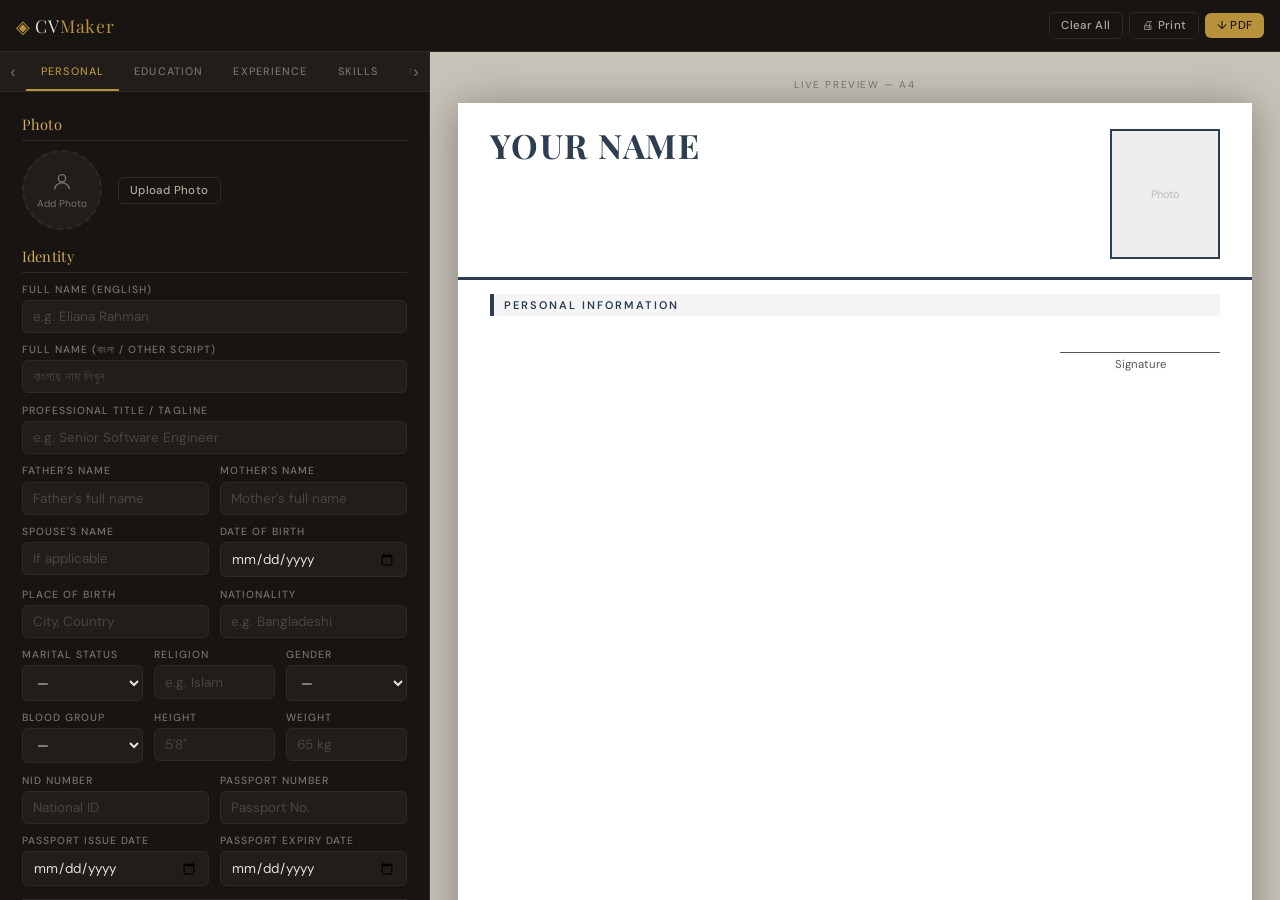
==== commit 84563b71: "fi" ====
--- a/index.html
+++ b/index.html
@@ -2,22 +2,27 @@
 <html lang="en">
 <head>
 <meta charset="UTF-8">
-<meta name="viewport" content="width=device-width, initial-scale=1.0">
+<meta name="viewport" content="width=device-width, initial-scale=1.0, maximum-scale=1.0">
 <title>CVMaker — Professional Resume Builder</title>
 <link rel="preconnect" href="https://fonts.googleapis.com">
 <link href="https://fonts.googleapis.com/css2?family=Playfair+Display:wght@400;600;700&family=Crimson+Pro:ital,wght@0,300;0,400;0,600;1,300&family=DM+Sans:wght@300;400;500&family=DM+Mono&display=swap" rel="stylesheet">
 <script src="https://cdnjs.cloudflare.com/ajax/libs/html2pdf.js/0.10.1/html2pdf.bundle.min.js"></script>
 <style>
-:root{--gold:#B8923A;--gold-light:#D4AC5A;--gold-dim:#8A6B2A;--ink:#1A1814;--sidebar:#171412;--sidebar-card:#201D1A;--sidebar-border:#2E2A26;--text-muted:#7A7068;--cv-accent:#2C3E50;--cv-gray:#F5F5F5;--radius:6px;--tr:0.18s ease;}
+:root{
+  --gold:#B8923A;--gold-light:#D4AC5A;--gold-dim:#8A6B2A;--ink:#1A1814;
+  --sidebar:#171412;--sidebar-card:#201D1A;--sidebar-border:#2E2A26;
+  --text-muted:#7A7068;--cv-accent:#2C3E50;--cv-gray:#F5F5F5;
+  --radius:6px;--tr:0.18s ease;
+}
 *,*::before,*::after{box-sizing:border-box;margin:0;padding:0;}
-body{font-family:'DM Sans',sans-serif;background:var(--sidebar);color:#E8E0D8;height:100vh;display:flex;flex-direction:column;overflow:hidden;}
-
-/* TOPBAR */
-.topbar{background:var(--sidebar);border-bottom:1px solid var(--sidebar-border);padding:0 1.8rem;height:52px;display:flex;align-items:center;justify-content:space-between;flex-shrink:0;z-index:100;}
-.brand{font-family:'Playfair Display',serif;font-size:1.15rem;color:var(--gold);letter-spacing:0.04em;}
+body{font-family:'DM Sans',sans-serif;background:var(--sidebar);color:#E8E0D8;height:100dvh;display:flex;flex-direction:column;overflow:hidden;}
+
+/* ── TOPBAR ── */
+.topbar{background:var(--sidebar);border-bottom:1px solid var(--sidebar-border);padding:0 1rem;height:52px;display:flex;align-items:center;justify-content:space-between;flex-shrink:0;z-index:100;}
+.brand{font-family:'Playfair Display',serif;font-size:1.1rem;color:var(--gold);letter-spacing:0.04em;white-space:nowrap;}
 .brand span{color:#E8E0D8;font-weight:400;}
-.topbar-right{display:flex;gap:0.55rem;}
-.btn{font-family:'DM Sans',sans-serif;font-size:0.79rem;font-weight:500;padding:0.4rem 1rem;border-radius:var(--radius);cursor:pointer;border:none;transition:var(--tr);letter-spacing:0.03em;}
+.topbar-right{display:flex;gap:0.4rem;align-items:center;}
+.btn{font-family:'DM Sans',sans-serif;font-size:0.79rem;font-weight:500;padding:0.4rem 1rem;border-radius:var(--radius);cursor:pointer;border:none;transition:var(--tr);letter-spacing:0.03em;white-space:nowrap;}
 .btn-gold{background:var(--gold);color:var(--ink);}
 .btn-gold:hover{background:var(--gold-light);}
 .btn-ghost{background:transparent;color:#B0A898;border:1px solid var(--sidebar-border);}
@@ -26,13 +31,16 @@
 .btn-danger{background:transparent;color:#c0392b;border:1px solid #5a1a1a;font-size:0.72rem;padding:0.28rem 0.68rem;font-family:'DM Sans',sans-serif;cursor:pointer;border-radius:var(--radius);transition:var(--tr);}
 .btn-danger:hover{background:#3a0a0a;}
 
-/* LAYOUT */
-.app{display:grid;grid-template-columns:430px 1fr;flex:1;overflow:hidden;height:calc(100vh - 52px);}
-
-/* FORM PANEL */
+/* hide print/clear on very small screens */
+.hide-xs{display:inline-flex;}
+
+/* ── LAYOUT ── */
+.app{display:grid;grid-template-columns:430px 1fr;flex:1;overflow:hidden;height:calc(100dvh - 52px);}
+
+/* ── FORM PANEL ── */
 .form-panel{background:var(--sidebar);border-right:1px solid var(--sidebar-border);display:flex;flex-direction:column;overflow:hidden;}
 
-/* SLIDEABLE TABS */
+/* ── TABS ── */
 .tab-nav-wrap{position:relative;flex-shrink:0;background:var(--sidebar-card);border-bottom:1px solid var(--sidebar-border);}
 .tab-nav{display:flex;overflow-x:auto;scroll-behavior:smooth;scrollbar-width:none;-webkit-overflow-scrolling:touch;padding:0 26px;}
 .tab-nav::-webkit-scrollbar{display:none;}
@@ -44,18 +52,20 @@
 .tab-btn:hover{color:#C8BEB4;}
 .tab-btn.active{color:var(--gold);border-bottom-color:var(--gold);}
 
-/* TAB CONTENT */
+/* ── TAB CONTENT ── */
 .tab-slider{flex:1;overflow:hidden;}
 .tab-content{display:none;height:100%;overflow-y:auto;padding:1.35rem;}
 .tab-content.active{display:block;}
 .tab-content::-webkit-scrollbar{width:4px;}
 .tab-content::-webkit-scrollbar-thumb{background:var(--sidebar-border);border-radius:2px;}
 
-/* FORM */
+/* ── FORM ELEMENTS ── */
 .sec-label{font-family:'Playfair Display',serif;font-size:0.91rem;color:var(--gold-light);margin:1rem 0 0.6rem;padding-bottom:0.36rem;border-bottom:1px solid var(--sidebar-border);letter-spacing:0.02em;}
 .sec-label:first-child{margin-top:0;}
 .fg{display:grid;gap:0.65rem;margin-bottom:0.65rem;}
-.fg-1{grid-template-columns:1fr;}.fg-2{grid-template-columns:1fr 1fr;}.fg-3{grid-template-columns:1fr 1fr 1fr;}
+.fg-1{grid-template-columns:1fr;}
+.fg-2{grid-template-columns:1fr 1fr;}
+.fg-3{grid-template-columns:1fr 1fr 1fr;}
 .field{display:flex;flex-direction:column;gap:0.26rem;}
 .field label{font-size:0.65rem;letter-spacing:0.1em;text-transform:uppercase;color:var(--text-muted);font-weight:500;}
 .field input,.field select,.field textarea{background:var(--sidebar-card);border:1px solid var(--sidebar-border);border-radius:var(--radius);color:#E8E0D8;font-family:'DM Sans',sans-serif;font-size:0.84rem;padding:0.44rem 0.66rem;outline:none;transition:var(--tr);width:100%;}
@@ -66,27 +76,27 @@
 .field textarea{resize:vertical;min-height:66px;line-height:1.5;}
 .divider{height:1px;background:var(--sidebar-border);margin:0.8rem 0;}
 
-/* PHOTO */
+/* ── PHOTO ── */
 .photo-row{display:flex;align-items:center;gap:1rem;margin-bottom:0.9rem;}
 .photo-circle{width:80px;height:80px;border-radius:50%;border:2px dashed var(--sidebar-border);background:var(--sidebar-card);overflow:hidden;display:flex;align-items:center;justify-content:center;cursor:pointer;flex-shrink:0;transition:var(--tr);}
 .photo-circle:hover{border-color:var(--gold-dim);}
 .photo-circle img{width:100%;height:100%;object-fit:cover;display:none;}
 .photo-ph{display:flex;flex-direction:column;align-items:center;color:var(--text-muted);font-size:0.63rem;gap:0.22rem;}
 
-/* SIGNATURE BOX */
+/* ── SIGNATURE ── */
 .sig-box{background:var(--sidebar-card);border:1px dashed var(--sidebar-border);border-radius:var(--radius);padding:0.8rem;text-align:center;cursor:pointer;transition:var(--tr);min-height:70px;display:flex;flex-direction:column;align-items:center;justify-content:center;gap:0.35rem;margin-bottom:0.5rem;}
 .sig-box:hover{border-color:var(--gold-dim);}
 .sig-box img{max-height:50px;max-width:100%;display:none;}
 .sig-ph{font-size:0.74rem;color:var(--text-muted);line-height:1.5;}
 
-/* ENTRY CARDS */
+/* ── ENTRY CARDS ── */
 .entry-card{background:var(--sidebar-card);border:1px solid var(--sidebar-border);border-radius:var(--radius);padding:0.88rem;margin-bottom:0.62rem;}
 .entry-hdr{display:flex;justify-content:space-between;align-items:center;margin-bottom:0.7rem;}
 .entry-num{font-size:0.66rem;letter-spacing:0.1em;text-transform:uppercase;color:var(--gold-dim);font-weight:500;}
 .add-btn{display:flex;align-items:center;justify-content:center;gap:0.38rem;font-size:0.77rem;color:var(--gold);background:none;border:1px dashed var(--gold-dim);border-radius:var(--radius);padding:0.46rem 1rem;cursor:pointer;font-family:'DM Sans',sans-serif;width:100%;transition:var(--tr);margin-top:0.42rem;opacity:0.82;}
 .add-btn:hover{background:rgba(184,146,58,0.08);opacity:1;}
 
-/* TAGS */
+/* ── TAGS ── */
 .tw{background:var(--sidebar-card);border:1px solid var(--sidebar-border);border-radius:var(--radius);padding:0.44rem;display:flex;flex-wrap:wrap;gap:0.36rem;cursor:text;min-height:42px;transition:var(--tr);}
 .tw:focus-within{border-color:var(--gold-dim);}
 .tag{background:rgba(184,146,58,0.13);color:var(--gold-light);border:1px solid rgba(184,146,58,0.27);border-radius:3px;padding:0.16rem 0.44rem;font-size:0.76rem;display:flex;align-items:center;gap:0.26rem;}
@@ -95,17 +105,28 @@
 .hint{font-size:0.63rem;color:var(--text-muted);margin-top:0.24rem;}
 .hidden{display:none!important;}
 
-/* ═══════════════════════════════
-   PREVIEW
-═══════════════════════════════ */
+/* ── PREVIEW PANEL (desktop) ── */
 .preview-panel{background:#C8C3B8;overflow-y:auto;display:flex;flex-direction:column;align-items:center;padding:1.6rem 1rem;}
 .preview-panel::-webkit-scrollbar{width:5px;}
 .preview-panel::-webkit-scrollbar-thumb{background:#AAA398;border-radius:3px;}
 .prev-lbl{font-size:0.63rem;letter-spacing:0.16em;text-transform:uppercase;color:#7A736A;margin-bottom:0.8rem;}
 
-/* ═══════════════════════════════
-   CV DOCUMENT  ← original layout
-═══════════════════════════════ */
+/* ── MOBILE PREVIEW BUTTON (FAB) ── */
+.fab-preview{display:none;position:fixed;bottom:1.4rem;right:1.2rem;z-index:200;background:var(--gold);color:var(--ink);border:none;border-radius:50px;padding:0.75rem 1.3rem;font-family:'DM Sans',sans-serif;font-size:0.83rem;font-weight:600;cursor:pointer;box-shadow:0 4px 24px rgba(0,0,0,0.45);align-items:center;gap:0.45rem;transition:var(--tr);letter-spacing:0.03em;}
+.fab-preview:hover{background:var(--gold-light);transform:translateY(-2px);}
+.fab-preview svg{flex-shrink:0;}
+
+/* ── MOBILE PREVIEW MODAL ── */
+.preview-modal{display:none;position:fixed;inset:0;z-index:500;background:rgba(0,0,0,0.85);flex-direction:column;overflow:hidden;}
+.preview-modal.open{display:flex;}
+.preview-modal-bar{background:var(--sidebar);border-bottom:1px solid var(--sidebar-border);padding:0 1rem;height:52px;display:flex;align-items:center;justify-content:space-between;flex-shrink:0;}
+.preview-modal-bar .brand{font-size:0.95rem;}
+.modal-bar-right{display:flex;gap:0.4rem;}
+.preview-modal-body{flex:1;overflow:auto;background:#B8B3A8;display:flex;justify-content:center;align-items:flex-start;padding:1rem;}
+/* Scale the A4 CV to fit the modal viewport */
+.cv-scale-wrap{transform-origin:top center;/* JS sets scale */}
+
+/* ── CV DOCUMENT ── */
 #cvDoc{background:#fff;width:794px;min-height:1123px;box-shadow:0 4px 40px rgba(0,0,0,0.35);font-family:'Crimson Pro',Georgia,serif;}
 
 .cv-hdr{padding:26px 32px 18px;display:flex;align-items:flex-start;justify-content:space-between;border-bottom:3px solid var(--cv-accent);}
@@ -168,9 +189,35 @@
 .cv-sig-lbl{font-size:0.71rem;color:#555;font-family:'DM Sans',sans-serif;}
 .cv-sig-date{font-size:0.69rem;color:#777;font-family:'DM Mono',monospace;margin-bottom:3px;}
 
+/* ════════════════════════════
+   RESPONSIVE BREAKPOINTS
+════════════════════════════ */
+
+/* Tablet & below: stack layout */
+@media (max-width: 900px) {
+  .app{grid-template-columns:1fr;grid-template-rows:1fr;}
+  .preview-panel{display:none;}          /* hidden; use modal */
+  .fab-preview{display:flex;}
+  .hide-xs{display:none;}
+}
+
+/* Narrow phone form tweaks */
+@media (max-width: 500px) {
+  .topbar{padding:0 0.75rem;}
+  .brand{font-size:0.95rem;}
+  .tab-nav{padding:0 22px;}
+  .tab-content{padding:1rem 0.85rem;}
+  .fg-2{grid-template-columns:1fr;}      /* stack pairs */
+  .fg-3{grid-template-columns:1fr 1fr;} /* pairs then solo */
+  .fg-3 .field:last-child:nth-child(odd){grid-column:span 2;}
+  .entry-card{padding:0.7rem;}
+  .fab-preview{bottom:1rem;right:0.85rem;padding:0.65rem 1.1rem;font-size:0.78rem;}
+}
+
+/* ── PRINT ── */
 @media print{
   body,html{background:#fff!important;overflow:visible!important;}
-  .topbar,.form-panel,.prev-lbl{display:none!important;}
+  .topbar,.form-panel,.prev-lbl,.fab-preview,.preview-modal{display:none!important;}
   .app{display:block!important;overflow:visible!important;}
   .preview-panel{display:block!important;padding:0!important;background:#fff!important;overflow:visible!important;}
   #cvDoc{box-shadow:none!important;width:100%!important;}
@@ -182,9 +229,9 @@
 <header class="topbar">
   <div class="brand">◈ <span>CV</span>Maker</div>
   <div class="topbar-right">
-    <button class="btn btn-ghost btn-sm" onclick="clearAll()">Clear All</button>
-    <button class="btn btn-ghost btn-sm" onclick="window.print()">🖨 Print</button>
-    <button class="btn btn-gold btn-sm" onclick="downloadPDF()">↓ Download PDF</button>
+    <button class="btn btn-ghost btn-sm hide-xs" onclick="clearAll()">Clear All</button>
+    <button class="btn btn-ghost btn-sm hide-xs" onclick="window.print()">🖨 Print</button>
+    <button class="btn btn-gold btn-sm" onclick="downloadPDF()">↓ PDF</button>
   </div>
 </header>
 
@@ -389,16 +436,23 @@
           <label style="display:flex;align-items:center;gap:0.42rem;font-size:0.81rem;cursor:pointer;"><input type="checkbox" id="showRefs" onchange="u()"> References</label>
           <label style="display:flex;align-items:center;gap:0.42rem;font-size:0.81rem;cursor:pointer;"><input type="checkbox" id="showSignature" checked onchange="u()"> Signature</label>
         </div>
+        <div class="divider"></div>
+        <!-- Mobile-only extra actions -->
+        <div class="sec-label">Actions</div>
+        <div style="display:flex;flex-direction:column;gap:0.5rem;">
+          <button class="btn btn-ghost" onclick="window.print()" style="width:100%;justify-content:center;">🖨 Print CV</button>
+          <button class="btn btn-danger" onclick="clearAll()" style="width:100%;text-align:center;padding:0.45rem;">Clear All Data</button>
+        </div>
       </div>
 
     </div>
   </div>
 
-  <!-- PREVIEW PANEL -->
+  <!-- PREVIEW PANEL (desktop) -->
   <div class="preview-panel">
     <div class="prev-lbl">Live Preview — A4</div>
     <div id="cvDoc">
-
+      <!-- CV content rendered here by JS -->
       <div class="cv-hdr">
         <div class="cv-hdr-left">
           <div class="cv-name" id="cvName">YOUR NAME</div>
@@ -411,64 +465,18 @@
           <div class="cv-ph-txt" id="cvPhotoPh">Photo</div>
         </div>
       </div>
-
       <div class="cv-body">
-
-        <div class="cv-sec" id="cvPersonalSec">
-          <div class="cv-sec-hdr">Personal Information</div>
-          <table class="cv-info-tbl"><tbody id="cvInfoTbody"></tbody></table>
-        </div>
-
-        <div class="cv-sec hidden" id="cvObjSec">
-          <div class="cv-sec-hdr">Objective</div>
-          <div class="cv-obj" id="cvObjText"></div>
-        </div>
-
-        <div class="cv-sec" id="cvEduSec">
-          <div class="cv-sec-hdr">Educational Qualification</div>
-          <table class="cv-edu-tbl">
-            <thead><tr><th>Degree / Exam</th><th>Major / Subject</th><th>Board / Institution</th><th>Year</th><th>GPA / Marks</th><th>Result</th></tr></thead>
-            <tbody id="cvEduTbody"></tbody>
-          </table>
-        </div>
-
-        <div class="cv-sec hidden" id="cvExpSec">
-          <div class="cv-sec-hdr">Work Experience</div>
-          <div id="cvExpList"></div>
-        </div>
-
-        <div class="cv-sec hidden" id="cvSkillsSec">
-          <div class="cv-sec-hdr">Skills</div>
-          <div class="cv-list-cols" id="cvSkillsList"></div>
-        </div>
-
-        <div class="cv-sec hidden" id="cvLangsSec">
-          <div class="cv-sec-hdr">Languages</div>
-          <div class="cv-list-cols" id="cvLangsList"></div>
-        </div>
-
-        <div class="cv-sec hidden" id="cvHobbiesSec">
-          <div class="cv-sec-hdr">Hobbies &amp; Interests</div>
-          <div class="cv-list-cols" id="cvHobbiesList"></div>
-        </div>
-
-        <div class="cv-sec hidden" id="cvCertsSec">
-          <div class="cv-sec-hdr">Certifications</div>
-          <div id="cvCertsList"></div>
-        </div>
-
-        <div class="cv-sec hidden" id="cvAwardsSec">
-          <div class="cv-sec-hdr">Awards &amp; Achievements</div>
-          <div id="cvAwardsList"></div>
-        </div>
-
+        <div class="cv-sec" id="cvPersonalSec"><div class="cv-sec-hdr">Personal Information</div><table class="cv-info-tbl"><tbody id="cvInfoTbody"></tbody></table></div>
+        <div class="cv-sec hidden" id="cvObjSec"><div class="cv-sec-hdr">Objective</div><div class="cv-obj" id="cvObjText"></div></div>
+        <div class="cv-sec" id="cvEduSec"><div class="cv-sec-hdr">Educational Qualification</div><table class="cv-edu-tbl"><thead><tr><th>Degree / Exam</th><th>Major / Subject</th><th>Board / Institution</th><th>Year</th><th>GPA / Marks</th><th>Result</th></tr></thead><tbody id="cvEduTbody"></tbody></table></div>
+        <div class="cv-sec hidden" id="cvExpSec"><div class="cv-sec-hdr">Work Experience</div><div id="cvExpList"></div></div>
+        <div class="cv-sec hidden" id="cvSkillsSec"><div class="cv-sec-hdr">Skills</div><div class="cv-list-cols" id="cvSkillsList"></div></div>
+        <div class="cv-sec hidden" id="cvLangsSec"><div class="cv-sec-hdr">Languages</div><div class="cv-list-cols" id="cvLangsList"></div></div>
+        <div class="cv-sec hidden" id="cvHobbiesSec"><div class="cv-sec-hdr">Hobbies &amp; Interests</div><div class="cv-list-cols" id="cvHobbiesList"></div></div>
+        <div class="cv-sec hidden" id="cvCertsSec"><div class="cv-sec-hdr">Certifications</div><div id="cvCertsList"></div></div>
+        <div class="cv-sec hidden" id="cvAwardsSec"><div class="cv-sec-hdr">Awards &amp; Achievements</div><div id="cvAwardsList"></div></div>
         <div id="cvCustomSecs"></div>
-
-        <div class="cv-sec hidden" id="cvRefsSec">
-          <div class="cv-sec-hdr">References</div>
-          <div class="cv-refs-grid" id="cvRefsList"></div>
-        </div>
-
+        <div class="cv-sec hidden" id="cvRefsSec"><div class="cv-sec-hdr">References</div><div class="cv-refs-grid" id="cvRefsList"></div></div>
         <div class="cv-sig-wrap hidden" id="cvSigWrap">
           <div class="cv-sig-block" id="cvDateBlock" style="display:none;text-align:center;">
             <div class="cv-sig-date hidden" id="cvSigDateTxt"></div>
@@ -481,14 +489,37 @@
             <div class="cv-sig-lbl" id="cvSigLbl">Signature</div>
           </div>
         </div>
-
       </div>
     </div>
   </div>
 </div>
 
+<!-- ── FLOATING PREVIEW BUTTON (mobile only) ── -->
+<button class="fab-preview" onclick="openPreviewModal()">
+  <svg width="16" height="16" fill="none" stroke="currentColor" stroke-width="2" viewBox="0 0 24 24"><path d="M1 12S5 4 12 4s11 8 11 8-4 8-11 8-11-8-11-8z"/><circle cx="12" cy="12" r="3"/></svg>
+  Preview CV
+</button>
+
+<!-- ── MOBILE PREVIEW MODAL ── -->
+<div class="preview-modal" id="previewModal">
+  <div class="preview-modal-bar">
+    <div class="brand">◈ <span>CV</span> Preview</div>
+    <div class="modal-bar-right">
+      <button class="btn btn-gold btn-sm" onclick="downloadPDF()">↓ PDF</button>
+      <button class="btn btn-ghost btn-sm" onclick="closePreviewModal()">✕ Close</button>
+    </div>
+  </div>
+  <div class="preview-modal-body" id="previewModalBody">
+    <div class="cv-scale-wrap" id="cvScaleWrap">
+      <!-- cloned CV rendered here -->
+    </div>
+  </div>
+</div>
+
 <script>
+// ══════════════════════════════════════
 // STATE
+// ══════════════════════════════════════
 const S={photo:null,sig:null,skills:[],langs:[],hobbies:[],edu:[],exp:[],certs:[],awards:[],refs:[],custSecs:[]};
 const C={edu:0,exp:0,cert:0,award:0,ref:0,cs:0,ci:0};
 
@@ -497,9 +528,56 @@
   if(!S.edu.length) addEdu();
   if(!S.exp.length) addExp();
   u();
+  setupModalScale();
 });
 
+window.addEventListener('resize', setupModalScale);
+
+// ══════════════════════════════════════
+// MOBILE PREVIEW MODAL
+// ══════════════════════════════════════
+function openPreviewModal(){
+  const modal = document.getElementById('previewModal');
+  const wrap  = document.getElementById('cvScaleWrap');
+  // Clone the live CV into the modal
+  const original = document.getElementById('cvDoc');
+  const clone    = original.cloneNode(true);
+  clone.id = 'cvDocClone';
+  wrap.innerHTML = '';
+  wrap.appendChild(clone);
+  modal.classList.add('open');
+  document.body.style.overflow = 'hidden';
+  setupModalScale();
+}
+
+function closePreviewModal(){
+  document.getElementById('previewModal').classList.remove('open');
+  document.body.style.overflow = '';
+}
+
+function setupModalScale(){
+  // Scale the 794px CV to fit the modal body width with padding
+  const body  = document.getElementById('previewModalBody');
+  const wrap  = document.getElementById('cvScaleWrap');
+  if (!body || !wrap) return;
+  const availableW = body.clientWidth - 24; // 12px each side
+  const cvW = 794;
+  const scale = Math.min(1, availableW / cvW);
+  wrap.style.transform = `scale(${scale})`;
+  // Shrink the wrapper height so scroll works correctly
+  wrap.style.height = (1123 * scale) + 'px';      // A4 height * scale
+  wrap.style.width  = (cvW  * scale) + 'px';
+  wrap.style.overflow = 'hidden';
+}
+
+// Close modal on backdrop click
+document.getElementById('previewModal').addEventListener('click', function(e){
+  if(e.target === this || e.target === document.getElementById('previewModalBody')) closePreviewModal();
+});
+
+// ══════════════════════════════════════
 // TABS
+// ══════════════════════════════════════
 function sw(name,btn){
   document.querySelectorAll('.tab-content').forEach(t=>t.classList.remove('active'));
   document.querySelectorAll('.tab-btn').forEach(b=>b.classList.remove('active'));
@@ -508,7 +586,9 @@
 }
 function slideTabs(dx){ document.getElementById('tabNav').scrollBy({left:dx,behavior:'smooth'}); }
 
+// ══════════════════════════════════════
 // HELPERS
+// ══════════════════════════════════════
 const $=id=>document.getElementById(id);
 const gv=id=>$(id)?.value||'';
 const chk=id=>$(id)?.checked??true;
@@ -517,15 +597,21 @@
 const fmtD=s=>{if(!s)return'';const d=new Date(s+'T00:00:00');return d.toLocaleDateString('en-GB',{day:'2-digit',month:'2-digit',year:'numeric'});};
 const fmtM=s=>{if(!s)return'';const[y,m]=s.split('-');return['Jan','Feb','Mar','Apr','May','Jun','Jul','Aug','Sep','Oct','Nov','Dec'][+m-1]+' '+y;};
 
+// ══════════════════════════════════════
 // PHOTO
+// ══════════════════════════════════════
 function loadPhoto(e){const f=e.target.files[0];if(!f)return;const r=new FileReader();r.onload=ev=>{S.photo=ev.target.result;$('photoPreview').src=S.photo;$('photoPreview').style.display='block';$('photoPh').style.display='none';$('removePhotoBtn').style.display='inline-block';$('cvPhotoImg').src=S.photo;$('cvPhotoImg').style.display='block';$('cvPhotoPh').style.display='none';};r.readAsDataURL(f);}
 function removePhoto(){S.photo=null;$('photoPreview').style.display='none';$('photoPh').style.display='flex';$('removePhotoBtn').style.display='none';$('cvPhotoImg').style.display='none';$('cvPhotoPh').style.display='block';$('photoInput').value='';}
 
+// ══════════════════════════════════════
 // SIGNATURE
+// ══════════════════════════════════════
 function loadSig(e){const f=e.target.files[0];if(!f)return;const r=new FileReader();r.onload=ev=>{S.sig=ev.target.result;$('sigPreview').src=S.sig;$('sigPreview').style.display='block';$('sigPh').style.display='none';$('removeSigBtn').style.display='inline-block';u();};r.readAsDataURL(f);}
 function removeSig(){S.sig=null;$('sigPreview').style.display='none';$('sigPh').style.display='flex';$('removeSigBtn').style.display='none';$('sigInput').value='';u();}
 
+// ══════════════════════════════════════
 // TAGS
+// ══════════════════════════════════════
 function handleTag(e,key){
   const imap={skills:'skillInp',langs:'langInp',hobbies:'hobbyInp'};
   const wmap={skills:'skillsWrap',langs:'langsWrap',hobbies:'hobbiesWrap'};
@@ -535,7 +621,9 @@
 }
 function rmTag(el){const t=el.parentElement;S[t.dataset.key]=S[t.dataset.key].filter(v=>v!==t.dataset.val);t.remove();u();}
 
+// ══════════════════════════════════════
 // EDUCATION
+// ══════════════════════════════════════
 function addEdu(){
   const id=C.edu++;S.edu.push({id,degree:'',major:'',board:'',year:'',gpa:'',result:''});
   const d=document.createElement('div');d.className='entry-card';d.id='edu-'+id;
@@ -558,7 +646,9 @@
 function syncEdu(id){const e=S.edu.find(x=>x.id===id);if(!e)return;e.degree=gv('ed-dg-'+id);e.major=gv('ed-mj-'+id);e.board=gv('ed-bd-'+id);e.year=gv('ed-yr-'+id);e.gpa=gv('ed-gp-'+id);e.result=gv('ed-rs-'+id);u();}
 function rmEdu(id){S.edu=S.edu.filter(x=>x.id!==id);$('edu-'+id)?.remove();u();}
 
+// ══════════════════════════════════════
 // EXPERIENCE
+// ══════════════════════════════════════
 function addExp(){
   const id=C.exp++;S.exp.push({id,title:'',company:'',location:'',from:'',to:'',current:false,desc:'',bullets:''});
   const d=document.createElement('div');d.className='entry-card';d.id='exp-'+id;
@@ -587,7 +677,9 @@
 function syncExp(id){const e=S.exp.find(x=>x.id===id);if(!e)return;e.title=gv('ex-tt-'+id);e.company=gv('ex-co-'+id);e.location=gv('ex-lc-'+id);e.from=gv('ex-fr-'+id);e.to=gv('ex-to-'+id);e.current=$('ex-cur-'+id)?.checked||false;e.desc=gv('ex-ds-'+id);e.bullets=gv('ex-bl-'+id);u();}
 function rmExp(id){S.exp=S.exp.filter(x=>x.id!==id);$('exp-'+id)?.remove();u();}
 
-// CERTS
+// ══════════════════════════════════════
+// CERTIFICATIONS
+// ══════════════════════════════════════
 function addCert(){
   const id=C.cert++;S.certs.push({id,name:'',issuer:'',year:''});
   const d=document.createElement('div');d.className='entry-card';d.id='cert-'+id;
@@ -599,7 +691,9 @@
 function syncCert(id){const c=S.certs.find(x=>x.id===id);if(!c)return;c.name=gv('ct-nm-'+id);c.issuer=gv('ct-is-'+id);c.year=gv('ct-yr-'+id);u();}
 function rmCert(id){S.certs=S.certs.filter(x=>x.id!==id);$('cert-'+id)?.remove();u();}
 
+// ══════════════════════════════════════
 // AWARDS
+// ══════════════════════════════════════
 function addAward(){
   const id=C.award++;S.awards.push({id,title:'',org:'',year:'',desc:''});
   const d=document.createElement('div');d.className='entry-card';d.id='award-'+id;
@@ -611,7 +705,9 @@
 function syncAward(id){const a=S.awards.find(x=>x.id===id);if(!a)return;a.title=gv('aw-tt-'+id);a.org=gv('aw-og-'+id);a.year=gv('aw-yr-'+id);a.desc=gv('aw-ds-'+id);u();}
 function rmAward(id){S.awards=S.awards.filter(x=>x.id!==id);$('award-'+id)?.remove();u();}
 
+// ══════════════════════════════════════
 // REFERENCES
+// ══════════════════════════════════════
 function addRef(){
   const id=C.ref++;S.refs.push({id,name:'',title:'',org:'',phone:'',email:'',rel:''});
   const d=document.createElement('div');d.className='entry-card';d.id='ref-'+id;
@@ -625,7 +721,9 @@
 function syncRef(id){const r=S.refs.find(x=>x.id===id);if(!r)return;r.name=gv('rf-nm-'+id);r.title=gv('rf-tt-'+id);r.org=gv('rf-og-'+id);r.phone=gv('rf-ph-'+id);r.email=gv('rf-em-'+id);r.rel=gv('rf-rl-'+id);u();}
 function rmRef(id){S.refs=S.refs.filter(x=>x.id!==id);$('ref-'+id)?.remove();u();}
 
+// ══════════════════════════════════════
 // CUSTOM SECTIONS
+// ══════════════════════════════════════
 function addCustSec(){
   const id=C.cs++;S.custSecs.push({id,title:'',items:[]});
   const d=document.createElement('div');d.className='entry-card';d.id='cs-'+id;d.style.borderColor='var(--gold-dim)';
@@ -650,7 +748,9 @@
 function syncCustItem(sid,iid){const sec=S.custSecs.find(x=>x.id===sid);if(!sec)return;const it=sec.items.find(x=>x.id===iid);if(!it)return;it.title=gv('cit-'+iid);it.sub=gv('cis-'+iid);it.period=gv('cip-'+iid);it.desc=gv('cid-'+iid);u();}
 function rmCustItem(sid,iid){const sec=S.custSecs.find(x=>x.id===sid);if(!sec)return;sec.items=sec.items.filter(x=>x.id!==iid);$('ci-'+iid)?.remove();u();}
 
+// ══════════════════════════════════════
 // THEME
+// ══════════════════════════════════════
 function applyTheme(){
   const cv=$('cvDoc');
   cv.style.setProperty('--cv-accent',gv('accentColor'));
@@ -658,7 +758,9 @@
   cv.style.fontFamily=gv('bodyFont');
 }
 
+// ══════════════════════════════════════
 // MAIN RENDER
+// ══════════════════════════════════════
 function u(){
   saveSession();
 
@@ -771,7 +873,9 @@
   }
 }
 
+// ══════════════════════════════════════
 // SESSION
+// ══════════════════════════════════════
 function saveSession(){
   try{
     const fids=['nameEn','nameBn','tagline','fatherName','motherName','spouseName','dob','pob','nationality','maritalStatus','religion','gender','bloodGroup','height','weight','nid','passport','passportIssue','passportExpiry','phone','phone2','email','addressPresent','addressPermanent','linkedin','website','github','twitter','objective','sigName','sigDate'];
@@ -800,10 +904,27 @@
   }catch(e){console.warn('load err',e);}
 }
 
-// PDF
-function downloadPDF(){const el=$('cvDoc');const name=gv('nameEn')||'CV';const btn=event.currentTarget;btn.textContent='Generating…';btn.disabled=true;html2pdf().set({margin:0,filename:name.replace(/\s+/g,'_')+'_CV.pdf',image:{type:'jpeg',quality:0.98},html2canvas:{scale:2,useCORS:true},jsPDF:{unit:'mm',format:'a4',orientation:'portrait'}}).from(el).save().then(()=>{btn.textContent='↓ Download PDF';btn.disabled=false;});}
-
-// CLEAR
+// ══════════════════════════════════════
+// PDF DOWNLOAD
+// ══════════════════════════════════════
+function downloadPDF(){
+  const el=$('cvDoc');
+  const name=gv('nameEn')||'CV';
+  const btn=document.querySelector('.btn-gold');
+  const origText=btn.textContent;
+  btn.textContent='…';btn.disabled=true;
+  html2pdf().set({
+    margin:0,
+    filename:name.replace(/\s+/g,'_')+'_CV.pdf',
+    image:{type:'jpeg',quality:0.98},
+    html2canvas:{scale:2,useCORS:true},
+    jsPDF:{unit:'mm',format:'a4',orientation:'portrait'}
+  }).from(el).save().then(()=>{btn.textContent=origText;btn.disabled=false;});
+}
+
+// ══════════════════════════════════════
+// CLEAR ALL
+// ══════════════════════════════════════
 function clearAll(){if(!confirm('Clear everything?'))return;localStorage.removeItem('cvmk4');location.reload();}
 
 u();
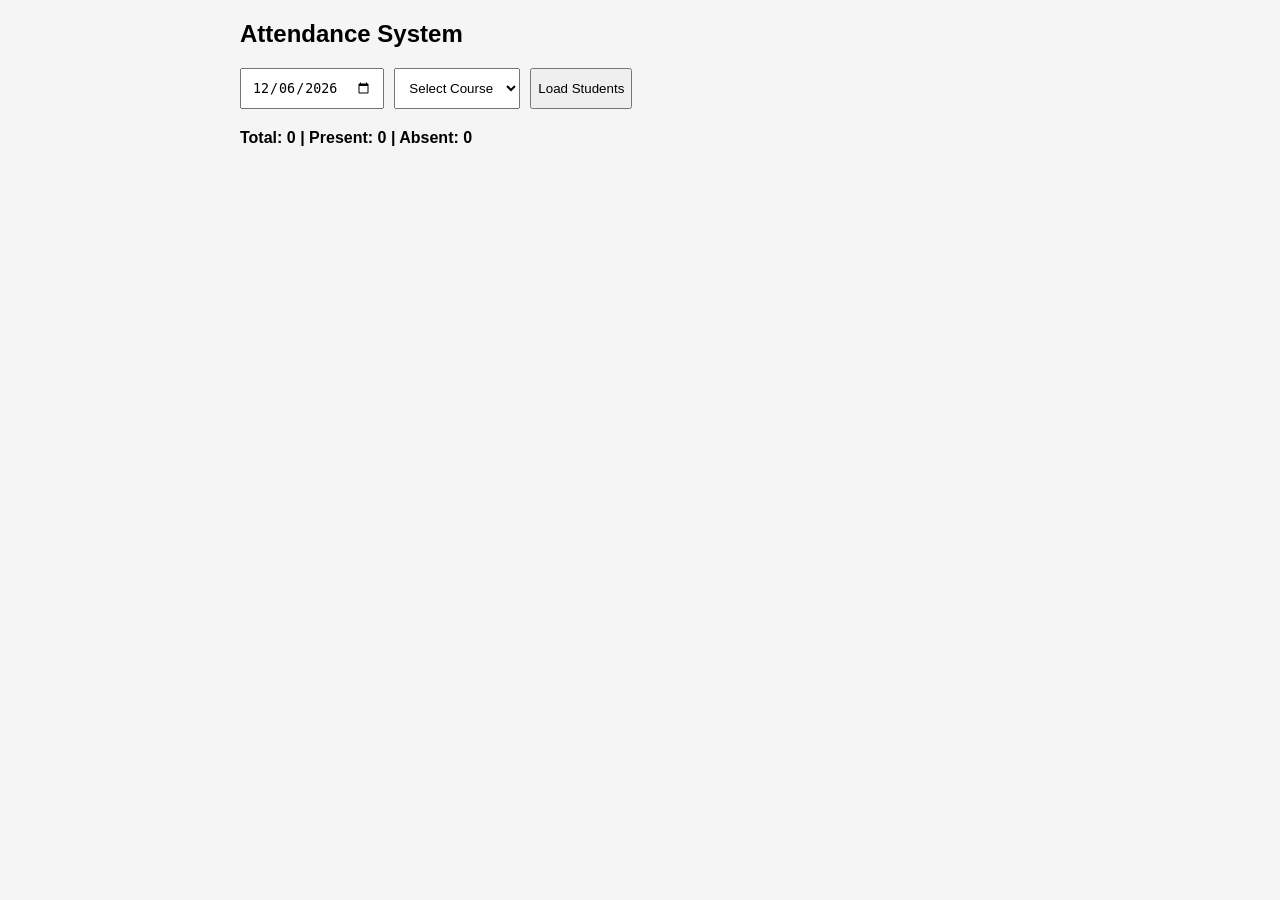
==== commit f867571e: "aaaa" ====
--- a/index.html
+++ b/index.html
@@ -1,933 +1,258 @@
 <!DOCTYPE html>
-<html lang="en">
+<html>
 <head>
 <meta charset="UTF-8">
-<meta name="viewport" content="width=device-width, initial-scale=1.0, maximum-scale=1.0">
-<title>CVMaker — Professional Resume Builder</title>
-<link rel="preconnect" href="https://fonts.googleapis.com">
-<link href="https://fonts.googleapis.com/css2?family=Playfair+Display:wght@400;600;700&family=Crimson+Pro:ital,wght@0,300;0,400;0,600;1,300&family=DM+Sans:wght@300;400;500&family=DM+Mono&display=swap" rel="stylesheet">
-<script src="https://cdnjs.cloudflare.com/ajax/libs/html2pdf.js/0.10.1/html2pdf.bundle.min.js"></script>
+<meta name="viewport" content="width=device-width, initial-scale=1.0">
+<title>Attendance System</title>
+
 <style>
-:root{
-  --gold:#B8923A;--gold-light:#D4AC5A;--gold-dim:#8A6B2A;--ink:#1A1814;
-  --sidebar:#171412;--sidebar-card:#201D1A;--sidebar-border:#2E2A26;
-  --text-muted:#7A7068;--cv-accent:#2C3E50;--cv-gray:#F5F5F5;
-  --radius:6px;--tr:0.18s ease;
-}
-*,*::before,*::after{box-sizing:border-box;margin:0;padding:0;}
-body{font-family:'DM Sans',sans-serif;background:var(--sidebar);color:#E8E0D8;height:100dvh;display:flex;flex-direction:column;overflow:hidden;}
-
-/* ── TOPBAR ── */
-.topbar{background:var(--sidebar);border-bottom:1px solid var(--sidebar-border);padding:0 1rem;height:52px;display:flex;align-items:center;justify-content:space-between;flex-shrink:0;z-index:100;}
-.brand{font-family:'Playfair Display',serif;font-size:1.1rem;color:var(--gold);letter-spacing:0.04em;white-space:nowrap;}
-.brand span{color:#E8E0D8;font-weight:400;}
-.topbar-right{display:flex;gap:0.4rem;align-items:center;}
-.btn{font-family:'DM Sans',sans-serif;font-size:0.79rem;font-weight:500;padding:0.4rem 1rem;border-radius:var(--radius);cursor:pointer;border:none;transition:var(--tr);letter-spacing:0.03em;white-space:nowrap;}
-.btn-gold{background:var(--gold);color:var(--ink);}
-.btn-gold:hover{background:var(--gold-light);}
-.btn-ghost{background:transparent;color:#B0A898;border:1px solid var(--sidebar-border);}
-.btn-ghost:hover{border-color:var(--gold-dim);color:var(--gold-light);}
-.btn-sm{padding:0.3rem 0.72rem;font-size:0.72rem;}
-.btn-danger{background:transparent;color:#c0392b;border:1px solid #5a1a1a;font-size:0.72rem;padding:0.28rem 0.68rem;font-family:'DM Sans',sans-serif;cursor:pointer;border-radius:var(--radius);transition:var(--tr);}
-.btn-danger:hover{background:#3a0a0a;}
-
-/* hide print/clear on very small screens */
-.hide-xs{display:inline-flex;}
-
-/* ── LAYOUT ── */
-.app{display:grid;grid-template-columns:430px 1fr;flex:1;overflow:hidden;height:calc(100dvh - 52px);}
-
-/* ── FORM PANEL ── */
-.form-panel{background:var(--sidebar);border-right:1px solid var(--sidebar-border);display:flex;flex-direction:column;overflow:hidden;}
-
-/* ── TABS ── */
-.tab-nav-wrap{position:relative;flex-shrink:0;background:var(--sidebar-card);border-bottom:1px solid var(--sidebar-border);}
-.tab-nav{display:flex;overflow-x:auto;scroll-behavior:smooth;scrollbar-width:none;-webkit-overflow-scrolling:touch;padding:0 26px;}
-.tab-nav::-webkit-scrollbar{display:none;}
-.tab-arrow{position:absolute;top:0;bottom:0;width:26px;display:flex;align-items:center;justify-content:center;cursor:pointer;border:none;font-size:1rem;z-index:5;transition:var(--tr);padding:0;}
-.tab-arrow.left{left:0;background:linear-gradient(to right,var(--sidebar-card) 60%,transparent);color:var(--text-muted);}
-.tab-arrow.right{right:0;background:linear-gradient(to left,var(--sidebar-card) 60%,transparent);color:var(--text-muted);}
-.tab-arrow:hover{color:var(--gold);}
-.tab-btn{padding:0.7rem 0.95rem;font-size:0.68rem;font-weight:500;letter-spacing:0.1em;text-transform:uppercase;color:var(--text-muted);background:none;border:none;cursor:pointer;white-space:nowrap;border-bottom:2px solid transparent;transition:var(--tr);font-family:'DM Sans',sans-serif;flex-shrink:0;}
-.tab-btn:hover{color:#C8BEB4;}
-.tab-btn.active{color:var(--gold);border-bottom-color:var(--gold);}
-
-/* ── TAB CONTENT ── */
-.tab-slider{flex:1;overflow:hidden;}
-.tab-content{display:none;height:100%;overflow-y:auto;padding:1.35rem;}
-.tab-content.active{display:block;}
-.tab-content::-webkit-scrollbar{width:4px;}
-.tab-content::-webkit-scrollbar-thumb{background:var(--sidebar-border);border-radius:2px;}
-
-/* ── FORM ELEMENTS ── */
-.sec-label{font-family:'Playfair Display',serif;font-size:0.91rem;color:var(--gold-light);margin:1rem 0 0.6rem;padding-bottom:0.36rem;border-bottom:1px solid var(--sidebar-border);letter-spacing:0.02em;}
-.sec-label:first-child{margin-top:0;}
-.fg{display:grid;gap:0.65rem;margin-bottom:0.65rem;}
-.fg-1{grid-template-columns:1fr;}
-.fg-2{grid-template-columns:1fr 1fr;}
-.fg-3{grid-template-columns:1fr 1fr 1fr;}
-.field{display:flex;flex-direction:column;gap:0.26rem;}
-.field label{font-size:0.65rem;letter-spacing:0.1em;text-transform:uppercase;color:var(--text-muted);font-weight:500;}
-.field input,.field select,.field textarea{background:var(--sidebar-card);border:1px solid var(--sidebar-border);border-radius:var(--radius);color:#E8E0D8;font-family:'DM Sans',sans-serif;font-size:0.84rem;padding:0.44rem 0.66rem;outline:none;transition:var(--tr);width:100%;}
-.field input:focus,.field select:focus,.field textarea:focus{border-color:var(--gold-dim);box-shadow:0 0 0 2px rgba(184,146,58,0.11);}
-.field input::placeholder{color:#4A4540;}
-.field input[type=color]{height:36px;padding:2px 4px;cursor:pointer;}
-.field select option{background:#201D1A;}
-.field textarea{resize:vertical;min-height:66px;line-height:1.5;}
-.divider{height:1px;background:var(--sidebar-border);margin:0.8rem 0;}
-
-/* ── PHOTO ── */
-.photo-row{display:flex;align-items:center;gap:1rem;margin-bottom:0.9rem;}
-.photo-circle{width:80px;height:80px;border-radius:50%;border:2px dashed var(--sidebar-border);background:var(--sidebar-card);overflow:hidden;display:flex;align-items:center;justify-content:center;cursor:pointer;flex-shrink:0;transition:var(--tr);}
-.photo-circle:hover{border-color:var(--gold-dim);}
-.photo-circle img{width:100%;height:100%;object-fit:cover;display:none;}
-.photo-ph{display:flex;flex-direction:column;align-items:center;color:var(--text-muted);font-size:0.63rem;gap:0.22rem;}
-
-/* ── SIGNATURE ── */
-.sig-box{background:var(--sidebar-card);border:1px dashed var(--sidebar-border);border-radius:var(--radius);padding:0.8rem;text-align:center;cursor:pointer;transition:var(--tr);min-height:70px;display:flex;flex-direction:column;align-items:center;justify-content:center;gap:0.35rem;margin-bottom:0.5rem;}
-.sig-box:hover{border-color:var(--gold-dim);}
-.sig-box img{max-height:50px;max-width:100%;display:none;}
-.sig-ph{font-size:0.74rem;color:var(--text-muted);line-height:1.5;}
-
-/* ── ENTRY CARDS ── */
-.entry-card{background:var(--sidebar-card);border:1px solid var(--sidebar-border);border-radius:var(--radius);padding:0.88rem;margin-bottom:0.62rem;}
-.entry-hdr{display:flex;justify-content:space-between;align-items:center;margin-bottom:0.7rem;}
-.entry-num{font-size:0.66rem;letter-spacing:0.1em;text-transform:uppercase;color:var(--gold-dim);font-weight:500;}
-.add-btn{display:flex;align-items:center;justify-content:center;gap:0.38rem;font-size:0.77rem;color:var(--gold);background:none;border:1px dashed var(--gold-dim);border-radius:var(--radius);padding:0.46rem 1rem;cursor:pointer;font-family:'DM Sans',sans-serif;width:100%;transition:var(--tr);margin-top:0.42rem;opacity:0.82;}
-.add-btn:hover{background:rgba(184,146,58,0.08);opacity:1;}
-
-/* ── TAGS ── */
-.tw{background:var(--sidebar-card);border:1px solid var(--sidebar-border);border-radius:var(--radius);padding:0.44rem;display:flex;flex-wrap:wrap;gap:0.36rem;cursor:text;min-height:42px;transition:var(--tr);}
-.tw:focus-within{border-color:var(--gold-dim);}
-.tag{background:rgba(184,146,58,0.13);color:var(--gold-light);border:1px solid rgba(184,146,58,0.27);border-radius:3px;padding:0.16rem 0.44rem;font-size:0.76rem;display:flex;align-items:center;gap:0.26rem;}
-.tx{cursor:pointer;opacity:0.55;font-size:0.86rem;}.tx:hover{opacity:1;}
-.ti{background:none;border:none;outline:none;color:#E8E0D8;font-family:'DM Sans',sans-serif;font-size:0.82rem;min-width:100px;flex:1;}
-.hint{font-size:0.63rem;color:var(--text-muted);margin-top:0.24rem;}
-.hidden{display:none!important;}
-
-/* ── PREVIEW PANEL (desktop) ── */
-.preview-panel{background:#C8C3B8;overflow-y:auto;display:flex;flex-direction:column;align-items:center;padding:1.6rem 1rem;}
-.preview-panel::-webkit-scrollbar{width:5px;}
-.preview-panel::-webkit-scrollbar-thumb{background:#AAA398;border-radius:3px;}
-.prev-lbl{font-size:0.63rem;letter-spacing:0.16em;text-transform:uppercase;color:#7A736A;margin-bottom:0.8rem;}
-
-/* ── MOBILE PREVIEW BUTTON (FAB) ── */
-.fab-preview{display:none;position:fixed;bottom:1.4rem;right:1.2rem;z-index:200;background:var(--gold);color:var(--ink);border:none;border-radius:50px;padding:0.75rem 1.3rem;font-family:'DM Sans',sans-serif;font-size:0.83rem;font-weight:600;cursor:pointer;box-shadow:0 4px 24px rgba(0,0,0,0.45);align-items:center;gap:0.45rem;transition:var(--tr);letter-spacing:0.03em;}
-.fab-preview:hover{background:var(--gold-light);transform:translateY(-2px);}
-.fab-preview svg{flex-shrink:0;}
-
-/* ── MOBILE PREVIEW MODAL ── */
-.preview-modal{display:none;position:fixed;inset:0;z-index:500;background:rgba(0,0,0,0.85);flex-direction:column;overflow:hidden;}
-.preview-modal.open{display:flex;}
-.preview-modal-bar{background:var(--sidebar);border-bottom:1px solid var(--sidebar-border);padding:0 1rem;height:52px;display:flex;align-items:center;justify-content:space-between;flex-shrink:0;}
-.preview-modal-bar .brand{font-size:0.95rem;}
-.modal-bar-right{display:flex;gap:0.4rem;}
-.preview-modal-body{flex:1;overflow:auto;background:#B8B3A8;display:flex;justify-content:center;align-items:flex-start;padding:1rem;}
-/* Scale the A4 CV to fit the modal viewport */
-.cv-scale-wrap{transform-origin:top center;/* JS sets scale */}
-
-/* ── CV DOCUMENT ── */
-#cvDoc{background:#fff;width:794px;min-height:1123px;box-shadow:0 4px 40px rgba(0,0,0,0.35);font-family:'Crimson Pro',Georgia,serif;}
-
-.cv-hdr{padding:26px 32px 18px;display:flex;align-items:flex-start;justify-content:space-between;border-bottom:3px solid var(--cv-accent);}
-.cv-hdr-left{flex:1;}
-.cv-name{font-family:'Playfair Display',serif;font-size:2.1rem;font-weight:700;color:var(--cv-accent);letter-spacing:0.04em;text-transform:uppercase;line-height:1;margin-bottom:3px;}
-.cv-namebn{font-size:1rem;color:#666;font-weight:300;margin-bottom:4px;}
-.cv-tagline{font-size:0.86rem;color:#555;font-style:italic;margin-bottom:6px;}
-.cv-crow{display:flex;flex-wrap:wrap;gap:3px 16px;margin-top:6px;}
-.cv-chip{font-size:0.79rem;color:#444;display:flex;align-items:center;gap:3px;}
-.cv-chip strong{color:var(--cv-accent);font-weight:600;}
-.cv-photo-box{width:110px;height:130px;border:2px solid var(--cv-accent);overflow:hidden;flex-shrink:0;margin-left:20px;background:#eee;display:flex;align-items:center;justify-content:center;}
-.cv-photo-box img{width:100%;height:100%;object-fit:cover;display:none;}
-.cv-ph-txt{color:#bbb;font-size:0.68rem;text-align:center;font-family:'DM Sans',sans-serif;}
-
-.cv-body{padding:0 32px 32px;}
-.cv-sec{margin-top:14px;}
-.cv-sec-hdr{background:var(--cv-gray);border-left:4px solid var(--cv-accent);padding:4px 10px;font-family:'DM Sans',sans-serif;font-size:0.69rem;font-weight:600;letter-spacing:0.18em;text-transform:uppercase;color:var(--cv-accent);margin-bottom:8px;}
-
-.cv-info-tbl{width:100%;border-collapse:collapse;font-size:0.85rem;}
-.cv-info-tbl td{padding:3px 6px;color:#333;vertical-align:top;}
-.cv-info-tbl td:first-child{width:152px;color:#555;}
-.cv-info-tbl td:nth-child(2){width:14px;color:#aaa;text-align:center;}
-.cv-info-tbl td:last-child{font-weight:300;}
-
-.cv-obj{font-size:0.85rem;color:#333;line-height:1.72;font-weight:300;text-align:justify;}
-
-.cv-edu-tbl{width:100%;border-collapse:collapse;font-size:0.81rem;}
-.cv-edu-tbl th{background:var(--cv-accent);color:#fff;padding:6px 10px;text-align:center;font-family:'DM Sans',sans-serif;font-size:0.68rem;font-weight:500;letter-spacing:0.03em;}
-.cv-edu-tbl td{padding:5px 10px;text-align:center;color:#333;border:1px solid #DDD;}
-.cv-edu-tbl tr:nth-child(even) td{background:#FAFAFA;}
-
-.cv-exp-item{margin-bottom:11px;}
-.cv-exp-top{display:flex;justify-content:space-between;align-items:baseline;margin-bottom:2px;}
-.cv-exp-ttl{font-size:0.88rem;font-weight:600;color:var(--cv-accent);}
-.cv-exp-per{font-size:0.73rem;color:#888;font-family:'DM Mono',monospace;}
-.cv-exp-co{font-size:0.8rem;color:#555;font-style:italic;margin-bottom:3px;}
-.cv-exp-desc{font-size:0.81rem;color:#444;line-height:1.62;font-weight:300;}
-.cv-exp-ul{margin-top:3px;padding-left:16px;}
-.cv-exp-ul li{font-size:0.8rem;color:#444;line-height:1.55;margin-bottom:2px;}
-
-.cv-list-cols{display:grid;grid-template-columns:1fr 1fr;gap:2px 20px;}
-.cv-li{display:flex;align-items:center;gap:8px;font-size:0.84rem;color:#333;padding:2px 0;font-weight:300;}
-.cv-li::before{content:'';width:5px;height:5px;border:1.5px solid var(--cv-accent);border-radius:50%;flex-shrink:0;}
-
-.cv-cust-item{margin-bottom:9px;}
-.cv-cust-ttl{font-size:0.87rem;font-weight:600;color:var(--cv-accent);}
-.cv-cust-sub{font-size:0.79rem;color:#555;font-style:italic;}
-.cv-cust-desc{font-size:0.81rem;color:#444;line-height:1.6;font-weight:300;}
-
-.cv-refs-grid{display:grid;grid-template-columns:1fr 1fr;gap:10px;font-size:0.83rem;}
-.cv-ref-card{padding:7px 10px;border:1px solid #ddd;border-radius:3px;}
-.cv-ref-name{font-weight:600;color:var(--cv-accent);font-family:'DM Sans',sans-serif;font-size:0.85rem;}
-.cv-ref-title{color:#555;font-style:italic;font-size:0.79rem;}
-.cv-ref-det{color:#555;font-size:0.75rem;margin-top:1px;}
-
-.cv-sig-wrap{margin-top:28px;display:flex;justify-content:flex-end;align-items:flex-end;gap:36px;}
-.cv-sig-block{text-align:center;}
-.cv-sig-img{max-height:52px;max-width:150px;display:block;margin:0 auto 3px;}
-.cv-sig-line{width:160px;border-bottom:1px solid #555;margin-bottom:4px;}
-.cv-sig-lbl{font-size:0.71rem;color:#555;font-family:'DM Sans',sans-serif;}
-.cv-sig-date{font-size:0.69rem;color:#777;font-family:'DM Mono',monospace;margin-bottom:3px;}
-
-/* ════════════════════════════
-   RESPONSIVE BREAKPOINTS
-════════════════════════════ */
-
-/* Tablet & below: stack layout */
-@media (max-width: 900px) {
-  .app{grid-template-columns:1fr;grid-template-rows:1fr;}
-  .preview-panel{display:none;}          /* hidden; use modal */
-  .fab-preview{display:flex;}
-  .hide-xs{display:none;}
-}
-
-/* Narrow phone form tweaks */
-@media (max-width: 500px) {
-  .topbar{padding:0 0.75rem;}
-  .brand{font-size:0.95rem;}
-  .tab-nav{padding:0 22px;}
-  .tab-content{padding:1rem 0.85rem;}
-  .fg-2{grid-template-columns:1fr;}      /* stack pairs */
-  .fg-3{grid-template-columns:1fr 1fr;} /* pairs then solo */
-  .fg-3 .field:last-child:nth-child(odd){grid-column:span 2;}
-  .entry-card{padding:0.7rem;}
-  .fab-preview{bottom:1rem;right:0.85rem;padding:0.65rem 1.1rem;font-size:0.78rem;}
-}
-
-/* ── PRINT ── */
-@media print{
-  body,html{background:#fff!important;overflow:visible!important;}
-  .topbar,.form-panel,.prev-lbl,.fab-preview,.preview-modal{display:none!important;}
-  .app{display:block!important;overflow:visible!important;}
-  .preview-panel{display:block!important;padding:0!important;background:#fff!important;overflow:visible!important;}
-  #cvDoc{box-shadow:none!important;width:100%!important;}
+body{
+    font-family:Arial,sans-serif;
+    margin:20px;
+    background:#f5f5f5;
+}
+
+.container{
+    max-width:800px;
+    margin:auto;
+}
+
+.controls{
+    display:flex;
+    gap:10px;
+    flex-wrap:wrap;
+    margin-bottom:20px;
+}
+
+select,input{
+    padding:10px;
+}
+
+.student{
+    background:white;
+    padding:12px;
+    margin-bottom:8px;
+    border-radius:8px;
+    display:flex;
+    justify-content:space-between;
+    align-items:center;
+}
+
+.toggle{
+    width:50px;
+    height:50px;
+    border:none;
+    color:white;
+    font-size:20px;
+    font-weight:bold;
+    cursor:pointer;
+}
+
+.absent{
+    background:red;
+}
+
+.present{
+    background:green;
+}
+
+.stats{
+    margin:15px 0;
+    font-weight:bold;
 }
 </style>
 </head>
 <body>
 
-<header class="topbar">
-  <div class="brand">◈ <span>CV</span>Maker</div>
-  <div class="topbar-right">
-    <button class="btn btn-ghost btn-sm hide-xs" onclick="clearAll()">Clear All</button>
-    <button class="btn btn-ghost btn-sm hide-xs" onclick="window.print()">🖨 Print</button>
-    <button class="btn btn-gold btn-sm" onclick="downloadPDF()">↓ PDF</button>
-  </div>
-</header>
-
-<div class="app">
-
-  <!-- FORM PANEL -->
-  <div class="form-panel">
-    <div class="tab-nav-wrap">
-      <button class="tab-arrow left" onclick="slideTabs(-130)">‹</button>
-      <div class="tab-nav" id="tabNav">
-        <button class="tab-btn active" onclick="sw('personal',this)">Personal</button>
-        <button class="tab-btn" onclick="sw('education',this)">Education</button>
-        <button class="tab-btn" onclick="sw('experience',this)">Experience</button>
-        <button class="tab-btn" onclick="sw('skills',this)">Skills</button>
-        <button class="tab-btn" onclick="sw('objective',this)">Objective</button>
-        <button class="tab-btn" onclick="sw('custom',this)">＋ Sections</button>
-        <button class="tab-btn" onclick="sw('settings',this)">Settings</button>
-      </div>
-      <button class="tab-arrow right" onclick="slideTabs(130)">›</button>
-    </div>
-
-    <div class="tab-slider">
-
-      <!-- PERSONAL -->
-      <div id="tab-personal" class="tab-content active">
-        <div class="sec-label">Photo</div>
-        <div class="photo-row">
-          <div class="photo-circle" onclick="document.getElementById('photoInput').click()">
-            <img id="photoPreview" src="" alt="">
-            <div class="photo-ph" id="photoPh">
-              <svg width="22" height="22" fill="none" stroke="currentColor" stroke-width="1.5" viewBox="0 0 24 24"><circle cx="12" cy="8" r="4"/><path d="M4 20c0-4 3.58-7 8-7s8 3 8 7"/></svg>
-              <span>Add Photo</span>
+<div class="container">
+
+<h2>Attendance System</h2>
+
+<div class="controls">
+    <input type="date" id="date">
+
+    <select id="course">
+        <option value="">Select Course</option>
+        <option value="CSE101">CSE101</option>
+        <option value="CSE201">CSE201</option>
+        <option value="CSE301">CSE301</option>
+    </select>
+
+    <button onclick="loadStudents()">Load Students</button>
+</div>
+
+<div class="stats">
+    Total:
+    <span id="total">0</span>
+
+    |
+    Present:
+    <span id="present">0</span>
+
+    |
+    Absent:
+    <span id="absent">0</span>
+</div>
+
+<div id="students"></div>
+
+</div>
+
+<script>
+
+document.getElementById("date").value =
+new Date().toISOString().split("T")[0];
+
+const courseData = {
+
+CSE101:[
+    {id:"221152001",name:"Imran Rahman"},
+    {id:"221152002",name:"Mahmud Hasan"},
+    {id:"221152003",name:"Rakib Ahmed"}
+],
+
+CSE201:[
+    {id:"221152004",name:"Nayeem Islam"},
+    {id:"221152005",name:"Fahim Hossain"},
+    {id:"221152006",name:"Tanvir Ahmed"}
+],
+
+CSE301:[
+    {id:"221152007",name:"Shuvo Das"},
+    {id:"221152008",name:"Sajid Rahman"},
+    {id:"221152009",name:"Arafat Hossain"}
+]
+
+};
+
+function getKey(){
+    return "attendance_" +
+    document.getElementById("course").value +
+    "_" +
+    document.getElementById("date").value;
+}
+
+function loadStudents(){
+
+    const course =
+    document.getElementById("course").value;
+
+    if(!course){
+        alert("Select Course");
+        return;
+    }
+
+    let saved =
+    JSON.parse(localStorage.getItem(getKey()));
+
+    if(!saved){
+        saved={};
+    }
+
+    const container =
+    document.getElementById("students");
+
+    container.innerHTML="";
+
+    courseData[course].forEach(student=>{
+
+        const value =
+        saved[student.id] || 0;
+
+        const row =
+        document.createElement("div");
+
+        row.className="student";
+
+        row.innerHTML=`
+            <div>
+                <b>${student.id}</b><br>
+                ${student.name}
             </div>
-          </div>
-          <div style="display:flex;flex-direction:column;gap:0.4rem;">
-            <button class="btn btn-ghost btn-sm" onclick="document.getElementById('photoInput').click()">Upload Photo</button>
-            <button class="btn btn-danger" id="removePhotoBtn" style="display:none" onclick="removePhoto()">Remove</button>
-          </div>
-        </div>
-        <input type="file" id="photoInput" accept="image/*" style="display:none" onchange="loadPhoto(event)">
-
-        <div class="sec-label">Identity</div>
-        <div class="fg fg-1"><div class="field"><label>Full Name (English)</label><input type="text" id="nameEn" placeholder="e.g. Eliana Rahman" oninput="u()"></div></div>
-        <div class="fg fg-1"><div class="field"><label>Full Name (বাংলা / Other Script)</label><input type="text" id="nameBn" placeholder="বাংলায় নাম লিখুন" oninput="u()"></div></div>
-        <div class="fg fg-1"><div class="field"><label>Professional Title / Tagline</label><input type="text" id="tagline" placeholder="e.g. Senior Software Engineer" oninput="u()"></div></div>
-        <div class="fg fg-2">
-          <div class="field"><label>Father's Name</label><input type="text" id="fatherName" placeholder="Father's full name" oninput="u()"></div>
-          <div class="field"><label>Mother's Name</label><input type="text" id="motherName" placeholder="Mother's full name" oninput="u()"></div>
-        </div>
-        <div class="fg fg-2">
-          <div class="field"><label>Spouse's Name</label><input type="text" id="spouseName" placeholder="If applicable" oninput="u()"></div>
-          <div class="field"><label>Date of Birth</label><input type="date" id="dob" oninput="u()"></div>
-        </div>
-        <div class="fg fg-2">
-          <div class="field"><label>Place of Birth</label><input type="text" id="pob" placeholder="City, Country" oninput="u()"></div>
-          <div class="field"><label>Nationality</label><input type="text" id="nationality" placeholder="e.g. Bangladeshi" oninput="u()"></div>
-        </div>
-        <div class="fg fg-3">
-          <div class="field"><label>Marital Status</label><select id="maritalStatus" onchange="u()"><option value="">—</option><option>Single</option><option>Married</option><option>Divorced</option><option>Widowed</option></select></div>
-          <div class="field"><label>Religion</label><input type="text" id="religion" placeholder="e.g. Islam" oninput="u()"></div>
-          <div class="field"><label>Gender</label><select id="gender" onchange="u()"><option value="">—</option><option>Male</option><option>Female</option><option>Other</option></select></div>
-        </div>
-        <div class="fg fg-3">
-          <div class="field"><label>Blood Group</label><select id="bloodGroup" onchange="u()"><option value="">—</option><option>A+</option><option>A−</option><option>B+</option><option>B−</option><option>AB+</option><option>AB−</option><option>O+</option><option>O−</option></select></div>
-          <div class="field"><label>Height</label><input type="text" id="height" placeholder="5'8&quot;" oninput="u()"></div>
-          <div class="field"><label>Weight</label><input type="text" id="weight" placeholder="65 kg" oninput="u()"></div>
-        </div>
-        <div class="fg fg-2">
-          <div class="field"><label>NID Number</label><input type="text" id="nid" placeholder="National ID" oninput="u()"></div>
-          <div class="field"><label>Passport Number</label><input type="text" id="passport" placeholder="Passport No." oninput="u()"></div>
-        </div>
-        <div class="fg fg-2">
-          <div class="field"><label>Passport Issue Date</label><input type="date" id="passportIssue" oninput="u()"></div>
-          <div class="field"><label>Passport Expiry Date</label><input type="date" id="passportExpiry" oninput="u()"></div>
-        </div>
-
-        <div class="divider"></div>
-        <div class="sec-label">Contact</div>
-        <div class="fg fg-2">
-          <div class="field"><label>Phone (Primary)</label><input type="tel" id="phone" placeholder="+880 1X XXXXXXXX" oninput="u()"></div>
-          <div class="field"><label>Phone (Secondary)</label><input type="tel" id="phone2" placeholder="Alternate" oninput="u()"></div>
-        </div>
-        <div class="fg fg-1"><div class="field"><label>Email</label><input type="email" id="email" placeholder="you@email.com" oninput="u()"></div></div>
-        <div class="fg fg-1"><div class="field"><label>Present Address</label><textarea id="addressPresent" rows="2" placeholder="Street, Thana, City, District" oninput="u()"></textarea></div></div>
-        <div class="fg fg-1"><div class="field"><label>Permanent Address</label><textarea id="addressPermanent" rows="2" placeholder="Village, P.O., District" oninput="u()"></textarea></div></div>
-        <div class="fg fg-2">
-          <div class="field"><label>LinkedIn</label><input type="text" id="linkedin" placeholder="linkedin.com/in/…" oninput="u()"></div>
-          <div class="field"><label>Website / Portfolio</label><input type="text" id="website" placeholder="yoursite.com" oninput="u()"></div>
-        </div>
-        <div class="fg fg-2">
-          <div class="field"><label>GitHub</label><input type="text" id="github" placeholder="github.com/…" oninput="u()"></div>
-          <div class="field"><label>Twitter / X</label><input type="text" id="twitter" placeholder="@handle" oninput="u()"></div>
-        </div>
-
-        <div class="divider"></div>
-        <div class="sec-label">Signature</div>
-        <div class="sig-box" id="sigBox" onclick="document.getElementById('sigInput').click()">
-          <img id="sigPreview" src="" alt="Signature">
-          <div class="sig-ph" id="sigPh">📷 Click to upload your signature image<br><span style="font-size:0.65rem;opacity:0.6;">PNG with transparent background works best</span></div>
-        </div>
-        <input type="file" id="sigInput" accept="image/*" style="display:none" onchange="loadSig(event)">
-        <div style="display:flex;gap:0.4rem;margin-bottom:0.65rem;">
-          <button class="btn btn-ghost btn-sm" onclick="document.getElementById('sigInput').click()">Upload Signature</button>
-          <button class="btn btn-danger" id="removeSigBtn" style="display:none" onclick="removeSig()">Remove</button>
-        </div>
-        <div class="fg fg-2">
-          <div class="field"><label>Name below line</label><input type="text" id="sigName" placeholder="Defaults to full name" oninput="u()"></div>
-          <div class="field"><label>Date on signature</label><input type="date" id="sigDate" oninput="u()"></div>
-        </div>
-      </div>
-
-      <!-- EDUCATION -->
-      <div id="tab-education" class="tab-content">
-        <div class="sec-label">Academic Qualifications</div>
-        <div id="eduEntries"></div>
-        <button class="add-btn" onclick="addEdu()">＋ Add Qualification</button>
-      </div>
-
-      <!-- EXPERIENCE -->
-      <div id="tab-experience" class="tab-content">
-        <div class="sec-label">Work Experience</div>
-        <div id="expEntries"></div>
-        <button class="add-btn" onclick="addExp()">＋ Add Experience</button>
-      </div>
-
-      <!-- SKILLS -->
-      <div id="tab-skills" class="tab-content">
-        <div class="sec-label">Skills</div>
-        <div class="tw" id="skillsWrap" onclick="document.getElementById('skillInp').focus()">
-          <input class="ti" id="skillInp" placeholder="Type skill, press Enter…" onkeydown="handleTag(event,'skills')">
-        </div>
-        <div class="hint">Enter or comma to add · × to remove</div>
-        <div class="divider"></div>
-        <div class="sec-label">Languages</div>
-        <div class="tw" id="langsWrap" onclick="document.getElementById('langInp').focus()">
-          <input class="ti" id="langInp" placeholder="e.g. English, Bengali…" onkeydown="handleTag(event,'langs')">
-        </div>
-        <div class="hint">Enter or comma to add</div>
-        <div class="divider"></div>
-        <div class="sec-label">Hobbies &amp; Interests</div>
-        <div class="tw" id="hobbiesWrap" onclick="document.getElementById('hobbyInp').focus()">
-          <input class="ti" id="hobbyInp" placeholder="e.g. Reading, Photography…" onkeydown="handleTag(event,'hobbies')">
-        </div>
-        <div class="hint">Enter or comma to add</div>
-        <div class="divider"></div>
-        <div class="sec-label">Certifications</div>
-        <div id="certEntries"></div>
-        <button class="add-btn" onclick="addCert()">＋ Add Certification</button>
-        <div class="divider"></div>
-        <div class="sec-label">Awards &amp; Achievements</div>
-        <div id="awardEntries"></div>
-        <button class="add-btn" onclick="addAward()">＋ Add Award</button>
-      </div>
-
-      <!-- OBJECTIVE -->
-      <div id="tab-objective" class="tab-content">
-        <div class="sec-label">Career Objective / Summary</div>
-        <div class="field"><label>Write your objective</label>
-          <textarea id="objective" rows="7" placeholder="A hardworking individual seeking a challenging position…" oninput="u()"></textarea>
-        </div>
-        <div class="divider"></div>
-        <div class="sec-label">References</div>
-        <div id="refEntries"></div>
-        <button class="add-btn" onclick="addRef()">＋ Add Reference</button>
-      </div>
-
-      <!-- CUSTOM -->
-      <div id="tab-custom" class="tab-content">
-        <div class="sec-label">Custom Sections</div>
-        <p style="font-size:0.76rem;color:var(--text-muted);line-height:1.6;margin-bottom:0.7rem;">Add any extra section — Publications, Projects, Volunteering, Trainings, etc.</p>
-        <div id="customSections"></div>
-        <button class="add-btn" onclick="addCustSec()">＋ Add New Section</button>
-      </div>
-
-      <!-- SETTINGS -->
-      <div id="tab-settings" class="tab-content">
-        <div class="sec-label">Color Theme</div>
-        <div class="fg fg-3">
-          <div class="field"><label>Accent Color</label><input type="color" id="accentColor" value="#2C3E50" oninput="applyTheme()"></div>
-          <div class="field"><label>Section BG</label><input type="color" id="headerBg" value="#F5F5F5" oninput="applyTheme()"></div>
-          <div class="field"><label>Body Font</label>
-            <select id="bodyFont" onchange="applyTheme()">
-              <option value="'Crimson Pro',Georgia,serif">Crimson Pro</option>
-              <option value="'DM Sans',sans-serif">DM Sans</option>
-              <option value="Georgia,serif">Georgia</option>
-              <option value="Arial,sans-serif">Arial</option>
-              <option value="'Times New Roman',serif">Times New Roman</option>
-            </select>
-          </div>
-        </div>
-        <div class="divider"></div>
-        <div class="sec-label">Show / Hide Sections</div>
-        <div style="display:grid;grid-template-columns:1fr 1fr;gap:0.52rem 1rem;">
-          <label style="display:flex;align-items:center;gap:0.42rem;font-size:0.81rem;cursor:pointer;"><input type="checkbox" id="showObjective" checked onchange="u()"> Objective</label>
-          <label style="display:flex;align-items:center;gap:0.42rem;font-size:0.81rem;cursor:pointer;"><input type="checkbox" id="showPersonalTable" checked onchange="u()"> Personal Info</label>
-          <label style="display:flex;align-items:center;gap:0.42rem;font-size:0.81rem;cursor:pointer;"><input type="checkbox" id="showExperience" checked onchange="u()"> Experience</label>
-          <label style="display:flex;align-items:center;gap:0.42rem;font-size:0.81rem;cursor:pointer;"><input type="checkbox" id="showSkills" checked onchange="u()"> Skills</label>
-          <label style="display:flex;align-items:center;gap:0.42rem;font-size:0.81rem;cursor:pointer;"><input type="checkbox" id="showLanguages" checked onchange="u()"> Languages</label>
-          <label style="display:flex;align-items:center;gap:0.42rem;font-size:0.81rem;cursor:pointer;"><input type="checkbox" id="showHobbies" checked onchange="u()"> Hobbies</label>
-          <label style="display:flex;align-items:center;gap:0.42rem;font-size:0.81rem;cursor:pointer;"><input type="checkbox" id="showCerts" checked onchange="u()"> Certifications</label>
-          <label style="display:flex;align-items:center;gap:0.42rem;font-size:0.81rem;cursor:pointer;"><input type="checkbox" id="showAwards" checked onchange="u()"> Awards</label>
-          <label style="display:flex;align-items:center;gap:0.42rem;font-size:0.81rem;cursor:pointer;"><input type="checkbox" id="showRefs" onchange="u()"> References</label>
-          <label style="display:flex;align-items:center;gap:0.42rem;font-size:0.81rem;cursor:pointer;"><input type="checkbox" id="showSignature" checked onchange="u()"> Signature</label>
-        </div>
-        <div class="divider"></div>
-        <!-- Mobile-only extra actions -->
-        <div class="sec-label">Actions</div>
-        <div style="display:flex;flex-direction:column;gap:0.5rem;">
-          <button class="btn btn-ghost" onclick="window.print()" style="width:100%;justify-content:center;">🖨 Print CV</button>
-          <button class="btn btn-danger" onclick="clearAll()" style="width:100%;text-align:center;padding:0.45rem;">Clear All Data</button>
-        </div>
-      </div>
-
-    </div>
-  </div>
-
-  <!-- PREVIEW PANEL (desktop) -->
-  <div class="preview-panel">
-    <div class="prev-lbl">Live Preview — A4</div>
-    <div id="cvDoc">
-      <!-- CV content rendered here by JS -->
-      <div class="cv-hdr">
-        <div class="cv-hdr-left">
-          <div class="cv-name" id="cvName">YOUR NAME</div>
-          <div class="cv-namebn hidden" id="cvNameBn"></div>
-          <div class="cv-tagline hidden" id="cvTagline"></div>
-          <div class="cv-crow" id="cvCrow"></div>
-        </div>
-        <div class="cv-photo-box">
-          <img id="cvPhotoImg" src="" alt="">
-          <div class="cv-ph-txt" id="cvPhotoPh">Photo</div>
-        </div>
-      </div>
-      <div class="cv-body">
-        <div class="cv-sec" id="cvPersonalSec"><div class="cv-sec-hdr">Personal Information</div><table class="cv-info-tbl"><tbody id="cvInfoTbody"></tbody></table></div>
-        <div class="cv-sec hidden" id="cvObjSec"><div class="cv-sec-hdr">Objective</div><div class="cv-obj" id="cvObjText"></div></div>
-        <div class="cv-sec" id="cvEduSec"><div class="cv-sec-hdr">Educational Qualification</div><table class="cv-edu-tbl"><thead><tr><th>Degree / Exam</th><th>Major / Subject</th><th>Board / Institution</th><th>Year</th><th>GPA / Marks</th><th>Result</th></tr></thead><tbody id="cvEduTbody"></tbody></table></div>
-        <div class="cv-sec hidden" id="cvExpSec"><div class="cv-sec-hdr">Work Experience</div><div id="cvExpList"></div></div>
-        <div class="cv-sec hidden" id="cvSkillsSec"><div class="cv-sec-hdr">Skills</div><div class="cv-list-cols" id="cvSkillsList"></div></div>
-        <div class="cv-sec hidden" id="cvLangsSec"><div class="cv-sec-hdr">Languages</div><div class="cv-list-cols" id="cvLangsList"></div></div>
-        <div class="cv-sec hidden" id="cvHobbiesSec"><div class="cv-sec-hdr">Hobbies &amp; Interests</div><div class="cv-list-cols" id="cvHobbiesList"></div></div>
-        <div class="cv-sec hidden" id="cvCertsSec"><div class="cv-sec-hdr">Certifications</div><div id="cvCertsList"></div></div>
-        <div class="cv-sec hidden" id="cvAwardsSec"><div class="cv-sec-hdr">Awards &amp; Achievements</div><div id="cvAwardsList"></div></div>
-        <div id="cvCustomSecs"></div>
-        <div class="cv-sec hidden" id="cvRefsSec"><div class="cv-sec-hdr">References</div><div class="cv-refs-grid" id="cvRefsList"></div></div>
-        <div class="cv-sig-wrap hidden" id="cvSigWrap">
-          <div class="cv-sig-block" id="cvDateBlock" style="display:none;text-align:center;">
-            <div class="cv-sig-date hidden" id="cvSigDateTxt"></div>
-            <div class="cv-sig-line"></div>
-            <div class="cv-sig-lbl">Date</div>
-          </div>
-          <div class="cv-sig-block">
-            <img class="cv-sig-img hidden" id="cvSigImg" src="" alt="Signature">
-            <div class="cv-sig-line"></div>
-            <div class="cv-sig-lbl" id="cvSigLbl">Signature</div>
-          </div>
-        </div>
-      </div>
-    </div>
-  </div>
-</div>
-
-<!-- ── FLOATING PREVIEW BUTTON (mobile only) ── -->
-<button class="fab-preview" onclick="openPreviewModal()">
-  <svg width="16" height="16" fill="none" stroke="currentColor" stroke-width="2" viewBox="0 0 24 24"><path d="M1 12S5 4 12 4s11 8 11 8-4 8-11 8-11-8-11-8z"/><circle cx="12" cy="12" r="3"/></svg>
-  Preview CV
-</button>
-
-<!-- ── MOBILE PREVIEW MODAL ── -->
-<div class="preview-modal" id="previewModal">
-  <div class="preview-modal-bar">
-    <div class="brand">◈ <span>CV</span> Preview</div>
-    <div class="modal-bar-right">
-      <button class="btn btn-gold btn-sm" onclick="downloadPDF()">↓ PDF</button>
-      <button class="btn btn-ghost btn-sm" onclick="closePreviewModal()">✕ Close</button>
-    </div>
-  </div>
-  <div class="preview-modal-body" id="previewModalBody">
-    <div class="cv-scale-wrap" id="cvScaleWrap">
-      <!-- cloned CV rendered here -->
-    </div>
-  </div>
-</div>
-
-<script>
-// ══════════════════════════════════════
-// STATE
-// ══════════════════════════════════════
-const S={photo:null,sig:null,skills:[],langs:[],hobbies:[],edu:[],exp:[],certs:[],awards:[],refs:[],custSecs:[]};
-const C={edu:0,exp:0,cert:0,award:0,ref:0,cs:0,ci:0};
-
-window.addEventListener('DOMContentLoaded',()=>{
-  loadSession();
-  if(!S.edu.length) addEdu();
-  if(!S.exp.length) addExp();
-  u();
-  setupModalScale();
-});
-
-window.addEventListener('resize', setupModalScale);
-
-// ══════════════════════════════════════
-// MOBILE PREVIEW MODAL
-// ══════════════════════════════════════
-function openPreviewModal(){
-  const modal = document.getElementById('previewModal');
-  const wrap  = document.getElementById('cvScaleWrap');
-  // Clone the live CV into the modal
-  const original = document.getElementById('cvDoc');
-  const clone    = original.cloneNode(true);
-  clone.id = 'cvDocClone';
-  wrap.innerHTML = '';
-  wrap.appendChild(clone);
-  modal.classList.add('open');
-  document.body.style.overflow = 'hidden';
-  setupModalScale();
-}
-
-function closePreviewModal(){
-  document.getElementById('previewModal').classList.remove('open');
-  document.body.style.overflow = '';
-}
-
-function setupModalScale(){
-  // Scale the 794px CV to fit the modal body width with padding
-  const body  = document.getElementById('previewModalBody');
-  const wrap  = document.getElementById('cvScaleWrap');
-  if (!body || !wrap) return;
-  const availableW = body.clientWidth - 24; // 12px each side
-  const cvW = 794;
-  const scale = Math.min(1, availableW / cvW);
-  wrap.style.transform = `scale(${scale})`;
-  // Shrink the wrapper height so scroll works correctly
-  wrap.style.height = (1123 * scale) + 'px';      // A4 height * scale
-  wrap.style.width  = (cvW  * scale) + 'px';
-  wrap.style.overflow = 'hidden';
-}
-
-// Close modal on backdrop click
-document.getElementById('previewModal').addEventListener('click', function(e){
-  if(e.target === this || e.target === document.getElementById('previewModalBody')) closePreviewModal();
-});
-
-// ══════════════════════════════════════
-// TABS
-// ══════════════════════════════════════
-function sw(name,btn){
-  document.querySelectorAll('.tab-content').forEach(t=>t.classList.remove('active'));
-  document.querySelectorAll('.tab-btn').forEach(b=>b.classList.remove('active'));
-  document.getElementById('tab-'+name).classList.add('active');
-  btn.classList.add('active');
-}
-function slideTabs(dx){ document.getElementById('tabNav').scrollBy({left:dx,behavior:'smooth'}); }
-
-// ══════════════════════════════════════
-// HELPERS
-// ══════════════════════════════════════
-const $=id=>document.getElementById(id);
-const gv=id=>$(id)?.value||'';
-const chk=id=>$(id)?.checked??true;
-const show=(el,v)=>el&&el.classList[v?'remove':'add']('hidden');
-const esc=s=>String(s).replace(/&/g,'&amp;').replace(/</g,'&lt;').replace(/>/g,'&gt;');
-const fmtD=s=>{if(!s)return'';const d=new Date(s+'T00:00:00');return d.toLocaleDateString('en-GB',{day:'2-digit',month:'2-digit',year:'numeric'});};
-const fmtM=s=>{if(!s)return'';const[y,m]=s.split('-');return['Jan','Feb','Mar','Apr','May','Jun','Jul','Aug','Sep','Oct','Nov','Dec'][+m-1]+' '+y;};
-
-// ══════════════════════════════════════
-// PHOTO
-// ══════════════════════════════════════
-function loadPhoto(e){const f=e.target.files[0];if(!f)return;const r=new FileReader();r.onload=ev=>{S.photo=ev.target.result;$('photoPreview').src=S.photo;$('photoPreview').style.display='block';$('photoPh').style.display='none';$('removePhotoBtn').style.display='inline-block';$('cvPhotoImg').src=S.photo;$('cvPhotoImg').style.display='block';$('cvPhotoPh').style.display='none';};r.readAsDataURL(f);}
-function removePhoto(){S.photo=null;$('photoPreview').style.display='none';$('photoPh').style.display='flex';$('removePhotoBtn').style.display='none';$('cvPhotoImg').style.display='none';$('cvPhotoPh').style.display='block';$('photoInput').value='';}
-
-// ══════════════════════════════════════
-// SIGNATURE
-// ══════════════════════════════════════
-function loadSig(e){const f=e.target.files[0];if(!f)return;const r=new FileReader();r.onload=ev=>{S.sig=ev.target.result;$('sigPreview').src=S.sig;$('sigPreview').style.display='block';$('sigPh').style.display='none';$('removeSigBtn').style.display='inline-block';u();};r.readAsDataURL(f);}
-function removeSig(){S.sig=null;$('sigPreview').style.display='none';$('sigPh').style.display='flex';$('removeSigBtn').style.display='none';$('sigInput').value='';u();}
-
-// ══════════════════════════════════════
-// TAGS
-// ══════════════════════════════════════
-function handleTag(e,key){
-  const imap={skills:'skillInp',langs:'langInp',hobbies:'hobbyInp'};
-  const wmap={skills:'skillsWrap',langs:'langsWrap',hobbies:'hobbiesWrap'};
-  const inp=$(imap[key]);
-  if(e.key==='Enter'||e.key===','){e.preventDefault();const val=inp.value.replace(',','').trim();if(val&&!S[key].includes(val)){S[key].push(val);const wrap=$(wmap[key]);const t=document.createElement('span');t.className='tag';t.dataset.val=val;t.dataset.key=key;t.innerHTML=`${esc(val)} <span class="tx" onclick="rmTag(this)">×</span>`;wrap.insertBefore(t,inp);u();}inp.value='';}
-  else if(e.key==='Backspace'&&inp.value===''&&S[key].length){S[key].pop();$(wmap[key]).querySelectorAll('.tag').forEach((t,i,a)=>{if(i===a.length-1)t.remove();});u();}
-}
-function rmTag(el){const t=el.parentElement;S[t.dataset.key]=S[t.dataset.key].filter(v=>v!==t.dataset.val);t.remove();u();}
-
-// ══════════════════════════════════════
-// EDUCATION
-// ══════════════════════════════════════
-function addEdu(){
-  const id=C.edu++;S.edu.push({id,degree:'',major:'',board:'',year:'',gpa:'',result:''});
-  const d=document.createElement('div');d.className='entry-card';d.id='edu-'+id;
-  d.innerHTML=`<div class="entry-hdr"><span class="entry-num">Entry #${id+1}</span><button class="btn btn-danger" onclick="rmEdu(${id})">Remove</button></div>
-    <div class="fg fg-1"><div class="field"><label>Degree / Exam</label>
-      <input type="text" id="ed-dg-${id}" placeholder="e.g. SSC, HSC, B.Sc., MBA" oninput="syncEdu(${id})" list="dlDeg">
-      <datalist id="dlDeg"><option value="SSC / Matric"><option value="HSC / Intermediate"><option value="B.Sc."><option value="M.Sc."><option value="BBA"><option value="MBA"><option value="LL.B"><option value="MBBS"><option value="PhD"><option value="Diploma"></datalist>
-    </div></div>
-    <div class="fg fg-2">
-      <div class="field"><label>Major / Subject</label><input type="text" id="ed-mj-${id}" placeholder="e.g. Computer Science" oninput="syncEdu(${id})"></div>
-      <div class="field"><label>Board / Institution</label><input type="text" id="ed-bd-${id}" placeholder="e.g. Dhaka Board / BUET" oninput="syncEdu(${id})"></div>
-    </div>
-    <div class="fg fg-3">
-      <div class="field"><label>Passing Year</label><input type="number" id="ed-yr-${id}" placeholder="2022" min="1980" max="2035" oninput="syncEdu(${id})"></div>
-      <div class="field"><label>GPA / Marks</label><input type="text" id="ed-gp-${id}" placeholder="5.00" oninput="syncEdu(${id})"></div>
-      <div class="field"><label>Result</label><select id="ed-rs-${id}" onchange="syncEdu(${id})"><option value="">—</option><option>A+</option><option>A</option><option>A-</option><option>B+</option><option>B</option><option>C</option><option>Pass</option><option>Distinction</option><option>First Class</option><option>Second Class</option></select></div>
-    </div>`;
-  $('eduEntries').appendChild(d);
-}
-function syncEdu(id){const e=S.edu.find(x=>x.id===id);if(!e)return;e.degree=gv('ed-dg-'+id);e.major=gv('ed-mj-'+id);e.board=gv('ed-bd-'+id);e.year=gv('ed-yr-'+id);e.gpa=gv('ed-gp-'+id);e.result=gv('ed-rs-'+id);u();}
-function rmEdu(id){S.edu=S.edu.filter(x=>x.id!==id);$('edu-'+id)?.remove();u();}
-
-// ══════════════════════════════════════
-// EXPERIENCE
-// ══════════════════════════════════════
-function addExp(){
-  const id=C.exp++;S.exp.push({id,title:'',company:'',location:'',from:'',to:'',current:false,desc:'',bullets:''});
-  const d=document.createElement('div');d.className='entry-card';d.id='exp-'+id;
-  d.innerHTML=`<div class="entry-hdr"><span class="entry-num">Position #${id+1}</span><button class="btn btn-danger" onclick="rmExp(${id})">Remove</button></div>
-    <div class="fg fg-2">
-      <div class="field"><label>Job Title</label><input type="text" id="ex-tt-${id}" placeholder="e.g. Software Engineer" oninput="syncExp(${id})"></div>
-      <div class="field"><label>Company</label><input type="text" id="ex-co-${id}" placeholder="Company name" oninput="syncExp(${id})"></div>
-    </div>
-    <div class="fg fg-2">
-      <div class="field"><label>Location</label><input type="text" id="ex-lc-${id}" placeholder="City, Country" oninput="syncExp(${id})"></div>
-      <div class="field" style="justify-content:flex-end;padding-top:1.25rem;">
-        <label style="flex-direction:row;align-items:center;gap:5px;text-transform:none;letter-spacing:0;cursor:pointer;font-size:0.79rem;">
-          <input type="checkbox" id="ex-cur-${id}" onchange="toggleCur(${id})"> Currently here
-        </label>
-      </div>
-    </div>
-    <div class="fg fg-2">
-      <div class="field"><label>From</label><input type="month" id="ex-fr-${id}" oninput="syncExp(${id})"></div>
-      <div class="field"><label>To</label><input type="month" id="ex-to-${id}" oninput="syncExp(${id})"></div>
-    </div>
-    <div class="fg fg-1"><div class="field"><label>Description / Summary</label><textarea id="ex-ds-${id}" rows="2" placeholder="Brief summary of your role…" oninput="syncExp(${id})"></textarea></div></div>
-    <div class="fg fg-1"><div class="field"><label>Key Points (one per line → bullet points on CV)</label><textarea id="ex-bl-${id}" rows="3" placeholder="Developed REST APIs…&#10;Led team of 5 engineers…" oninput="syncExp(${id})"></textarea></div></div>`;
-  $('expEntries').appendChild(d);
-}
-function toggleCur(id){const el=$('ex-to-'+id);if(el){el.disabled=$('ex-cur-'+id).checked;if($('ex-cur-'+id).checked)el.value='';}syncExp(id);}
-function syncExp(id){const e=S.exp.find(x=>x.id===id);if(!e)return;e.title=gv('ex-tt-'+id);e.company=gv('ex-co-'+id);e.location=gv('ex-lc-'+id);e.from=gv('ex-fr-'+id);e.to=gv('ex-to-'+id);e.current=$('ex-cur-'+id)?.checked||false;e.desc=gv('ex-ds-'+id);e.bullets=gv('ex-bl-'+id);u();}
-function rmExp(id){S.exp=S.exp.filter(x=>x.id!==id);$('exp-'+id)?.remove();u();}
-
-// ══════════════════════════════════════
-// CERTIFICATIONS
-// ══════════════════════════════════════
-function addCert(){
-  const id=C.cert++;S.certs.push({id,name:'',issuer:'',year:''});
-  const d=document.createElement('div');d.className='entry-card';d.id='cert-'+id;
-  d.innerHTML=`<div class="entry-hdr"><span class="entry-num">Cert #${id+1}</span><button class="btn btn-danger" onclick="rmCert(${id})">Remove</button></div>
-    <div class="fg fg-2"><div class="field"><label>Name</label><input type="text" id="ct-nm-${id}" placeholder="e.g. AWS Certified" oninput="syncCert(${id})"></div><div class="field"><label>Issuing Organization</label><input type="text" id="ct-is-${id}" placeholder="e.g. Amazon" oninput="syncCert(${id})"></div></div>
-    <div class="fg fg-1"><div class="field"><label>Year</label><input type="number" id="ct-yr-${id}" placeholder="2023" oninput="syncCert(${id})"></div></div>`;
-  $('certEntries').appendChild(d);
-}
-function syncCert(id){const c=S.certs.find(x=>x.id===id);if(!c)return;c.name=gv('ct-nm-'+id);c.issuer=gv('ct-is-'+id);c.year=gv('ct-yr-'+id);u();}
-function rmCert(id){S.certs=S.certs.filter(x=>x.id!==id);$('cert-'+id)?.remove();u();}
-
-// ══════════════════════════════════════
-// AWARDS
-// ══════════════════════════════════════
-function addAward(){
-  const id=C.award++;S.awards.push({id,title:'',org:'',year:'',desc:''});
-  const d=document.createElement('div');d.className='entry-card';d.id='award-'+id;
-  d.innerHTML=`<div class="entry-hdr"><span class="entry-num">Award #${id+1}</span><button class="btn btn-danger" onclick="rmAward(${id})">Remove</button></div>
-    <div class="fg fg-2"><div class="field"><label>Title</label><input type="text" id="aw-tt-${id}" placeholder="e.g. Dean's List" oninput="syncAward(${id})"></div><div class="field"><label>Awarded By</label><input type="text" id="aw-og-${id}" placeholder="Organization" oninput="syncAward(${id})"></div></div>
-    <div class="fg fg-2"><div class="field"><label>Year</label><input type="number" id="aw-yr-${id}" placeholder="2023" oninput="syncAward(${id})"></div><div class="field"><label>Note</label><input type="text" id="aw-ds-${id}" placeholder="Brief description" oninput="syncAward(${id})"></div></div>`;
-  $('awardEntries').appendChild(d);
-}
-function syncAward(id){const a=S.awards.find(x=>x.id===id);if(!a)return;a.title=gv('aw-tt-'+id);a.org=gv('aw-og-'+id);a.year=gv('aw-yr-'+id);a.desc=gv('aw-ds-'+id);u();}
-function rmAward(id){S.awards=S.awards.filter(x=>x.id!==id);$('award-'+id)?.remove();u();}
-
-// ══════════════════════════════════════
-// REFERENCES
-// ══════════════════════════════════════
-function addRef(){
-  const id=C.ref++;S.refs.push({id,name:'',title:'',org:'',phone:'',email:'',rel:''});
-  const d=document.createElement('div');d.className='entry-card';d.id='ref-'+id;
-  d.innerHTML=`<div class="entry-hdr"><span class="entry-num">Reference #${id+1}</span><button class="btn btn-danger" onclick="rmRef(${id})">Remove</button></div>
-    <div class="fg fg-2"><div class="field"><label>Name</label><input type="text" id="rf-nm-${id}" placeholder="Full name" oninput="syncRef(${id})"></div><div class="field"><label>Designation</label><input type="text" id="rf-tt-${id}" placeholder="e.g. Professor" oninput="syncRef(${id})"></div></div>
-    <div class="fg fg-1"><div class="field"><label>Organization</label><input type="text" id="rf-og-${id}" placeholder="Institution / Company" oninput="syncRef(${id})"></div></div>
-    <div class="fg fg-2"><div class="field"><label>Phone</label><input type="tel" id="rf-ph-${id}" placeholder="+880…" oninput="syncRef(${id})"></div><div class="field"><label>Email</label><input type="email" id="rf-em-${id}" placeholder="ref@email.com" oninput="syncRef(${id})"></div></div>
-    <div class="fg fg-1"><div class="field"><label>Relationship</label><input type="text" id="rf-rl-${id}" placeholder="e.g. Former Supervisor" oninput="syncRef(${id})"></div></div>`;
-  $('refEntries').appendChild(d);
-}
-function syncRef(id){const r=S.refs.find(x=>x.id===id);if(!r)return;r.name=gv('rf-nm-'+id);r.title=gv('rf-tt-'+id);r.org=gv('rf-og-'+id);r.phone=gv('rf-ph-'+id);r.email=gv('rf-em-'+id);r.rel=gv('rf-rl-'+id);u();}
-function rmRef(id){S.refs=S.refs.filter(x=>x.id!==id);$('ref-'+id)?.remove();u();}
-
-// ══════════════════════════════════════
-// CUSTOM SECTIONS
-// ══════════════════════════════════════
-function addCustSec(){
-  const id=C.cs++;S.custSecs.push({id,title:'',items:[]});
-  const d=document.createElement('div');d.className='entry-card';d.id='cs-'+id;d.style.borderColor='var(--gold-dim)';
-  d.innerHTML=`<div class="entry-hdr"><span class="entry-num" style="color:var(--gold)">Custom Section</span><button class="btn btn-danger" onclick="rmCustSec(${id})">Remove Section</button></div>
-    <div class="fg fg-1"><div class="field"><label>Section Title</label><input type="text" id="cst-${id}" placeholder="e.g. Publications, Projects, Volunteering…" oninput="syncCustSec(${id})"></div></div>
-    <div id="ci-list-${id}"></div>
-    <button class="add-btn" onclick="addCustItem(${id})">＋ Add Entry</button>`;
-  $('customSections').appendChild(d);
-}
-function syncCustSec(id){const s=S.custSecs.find(x=>x.id===id);if(!s)return;s.title=gv('cst-'+id);u();}
-function rmCustSec(id){S.custSecs=S.custSecs.filter(x=>x.id!==id);$('cs-'+id)?.remove();u();}
-function addCustItem(sid){
-  const sec=S.custSecs.find(x=>x.id===sid);if(!sec)return;
-  const iid=C.ci++;sec.items.push({id:iid,title:'',sub:'',period:'',desc:''});
-  const d=document.createElement('div');d.className='entry-card';d.id='ci-'+iid;d.style.marginTop='0.5rem';
-  d.innerHTML=`<div class="entry-hdr"><span class="entry-num">Entry</span><button class="btn btn-danger" onclick="rmCustItem(${sid},${iid})">Remove</button></div>
-    <div class="fg fg-2"><div class="field"><label>Title</label><input type="text" id="cit-${iid}" placeholder="Title / Name" oninput="syncCustItem(${sid},${iid})"></div><div class="field"><label>Subtitle / Org</label><input type="text" id="cis-${iid}" placeholder="Subtitle" oninput="syncCustItem(${sid},${iid})"></div></div>
-    <div class="fg fg-1"><div class="field"><label>Period / Date</label><input type="text" id="cip-${iid}" placeholder="e.g. Jan 2024" oninput="syncCustItem(${sid},${iid})"></div></div>
-    <div class="fg fg-1"><div class="field"><label>Description</label><textarea id="cid-${iid}" rows="2" placeholder="Details…" oninput="syncCustItem(${sid},${iid})"></textarea></div></div>`;
-  $('ci-list-'+sid).appendChild(d);
-}
-function syncCustItem(sid,iid){const sec=S.custSecs.find(x=>x.id===sid);if(!sec)return;const it=sec.items.find(x=>x.id===iid);if(!it)return;it.title=gv('cit-'+iid);it.sub=gv('cis-'+iid);it.period=gv('cip-'+iid);it.desc=gv('cid-'+iid);u();}
-function rmCustItem(sid,iid){const sec=S.custSecs.find(x=>x.id===sid);if(!sec)return;sec.items=sec.items.filter(x=>x.id!==iid);$('ci-'+iid)?.remove();u();}
-
-// ══════════════════════════════════════
-// THEME
-// ══════════════════════════════════════
-function applyTheme(){
-  const cv=$('cvDoc');
-  cv.style.setProperty('--cv-accent',gv('accentColor'));
-  cv.style.setProperty('--cv-gray',gv('headerBg'));
-  cv.style.fontFamily=gv('bodyFont');
-}
-
-// ══════════════════════════════════════
-// MAIN RENDER
-// ══════════════════════════════════════
-function u(){
-  saveSession();
-
-  // Name
-  $('cvName').textContent=(gv('nameEn')||'YOUR NAME').toUpperCase();
-  const bnEl=$('cvNameBn');bnEl.textContent=gv('nameBn');show(bnEl,!!gv('nameBn'));
-  const tgEl=$('cvTagline');tgEl.textContent=gv('tagline');show(tgEl,!!gv('tagline'));
-
-  // Contact row
-  const ct=[];
-  if(gv('phone'))  ct.push(`<strong>Phone:</strong> ${gv('phone')}`);
-  if(gv('phone2')) ct.push(`<strong>Alt:</strong> ${gv('phone2')}`);
-  if(gv('email'))  ct.push(`<strong>Email:</strong> ${gv('email')}`);
-  if(gv('addressPresent')) ct.push(`<strong>Address:</strong> ${gv('addressPresent').split('\n')[0]}`);
-  if(gv('linkedin')) ct.push(`<strong>LinkedIn:</strong> ${gv('linkedin')}`);
-  if(gv('github'))   ct.push(`<strong>GitHub:</strong> ${gv('github')}`);
-  if(gv('website'))  ct.push(`<strong>Web:</strong> ${gv('website')}`);
-  if(gv('twitter'))  ct.push(`<strong>Twitter:</strong> ${gv('twitter')}`);
-  $('cvCrow').innerHTML=ct.map(c=>`<span class="cv-chip">${c}</span>`).join('');
-
-  // Personal table
-  show($('cvPersonalSec'),chk('showPersonalTable'));
-  if(chk('showPersonalTable')){
-    const rows=[];
-    const row=(l,v)=>{if(v)rows.push(`<tr><td>${l}</td><td>:</td><td>${v}</td></tr>`);};
-    row("Father's Name",gv('fatherName'));row("Mother's Name",gv('motherName'));row("Spouse's Name",gv('spouseName'));
-    row('Date of Birth',fmtD(gv('dob')));row('Place of Birth',gv('pob'));row('Nationality',gv('nationality'));
-    row('Marital Status',gv('maritalStatus'));row('Religion',gv('religion'));row('Gender',gv('gender'));
-    row('Blood Group',gv('bloodGroup'));row('Height',gv('height'));row('Weight',gv('weight'));
-    row('NID Number',gv('nid'));row('Passport No.',gv('passport'));
-    if(gv('passportIssue'))row('Passport Issue',fmtD(gv('passportIssue')));
-    if(gv('passportExpiry'))row('Passport Expiry',fmtD(gv('passportExpiry')));
-    row('Permanent Address',gv('addressPermanent').replace(/\n/g,', '));
-    $('cvInfoTbody').innerHTML=rows.join('');
-  }
-
-  // Objective
-  const objTxt=gv('objective');
-  show($('cvObjSec'),chk('showObjective')&&!!objTxt);
-  $('cvObjText').textContent=objTxt;
-
-  // Education
-  const eduRows=S.edu.filter(e=>e.degree||e.board);
-  $('cvEduTbody').innerHTML=eduRows.map(e=>`<tr><td>${esc(e.degree)}</td><td>${esc(e.major)}</td><td>${esc(e.board)}</td><td>${esc(e.year)}</td><td>${esc(e.gpa)}</td><td>${esc(e.result)}</td></tr>`).join('');
-  show($('cvEduSec'),eduRows.length>0);
-
-  // Experience
-  const expItems=S.exp.filter(e=>e.title||e.company);
-  $('cvExpList').innerHTML=expItems.map(e=>{
-    const fr=fmtM(e.from),to=e.current?'Present':fmtM(e.to);
-    const period=(fr||to)?`${fr}${fr&&to?' – ':''}${to}`:'';
-    const loc=e.location?` <span style="font-size:0.71rem;color:#999">· ${esc(e.location)}</span>`:'';
-    const buls=e.bullets?e.bullets.split('\n').filter(b=>b.trim()).map(b=>`<li>${esc(b.trim())}</li>`).join(''):'';
-    return `<div class="cv-exp-item">
-      <div class="cv-exp-top"><span class="cv-exp-ttl">${esc(e.title)}</span><span class="cv-exp-per">${esc(period)}</span></div>
-      <div class="cv-exp-co">${esc(e.company)}${loc}</div>
-      ${e.desc?`<div class="cv-exp-desc">${esc(e.desc)}</div>`:''}
-      ${buls?`<ul class="cv-exp-ul">${buls}</ul>`:''}
-    </div>`;
-  }).join('');
-  show($('cvExpSec'),chk('showExperience')&&expItems.length>0);
-
-  // Skills / Langs / Hobbies
-  $('cvSkillsList').innerHTML=S.skills.map(s=>`<div class="cv-li">${esc(s)}</div>`).join('');
-  show($('cvSkillsSec'),chk('showSkills')&&S.skills.length>0);
-  $('cvLangsList').innerHTML=S.langs.map(l=>`<div class="cv-li">${esc(l)}</div>`).join('');
-  show($('cvLangsSec'),chk('showLanguages')&&S.langs.length>0);
-  $('cvHobbiesList').innerHTML=S.hobbies.map(h=>`<div class="cv-li">${esc(h)}</div>`).join('');
-  show($('cvHobbiesSec'),chk('showHobbies')&&S.hobbies.length>0);
-
-  // Certs
-  const certItems=S.certs.filter(c=>c.name);
-  $('cvCertsList').innerHTML=certItems.map(c=>`<div class="cv-cust-item"><div style="display:flex;justify-content:space-between;align-items:baseline;"><span class="cv-cust-ttl">${esc(c.name)}</span><span style="font-size:0.72rem;color:#888;font-family:'DM Mono',monospace;">${esc(c.year)}</span></div><div class="cv-cust-sub">${esc(c.issuer)}</div></div>`).join('');
-  show($('cvCertsSec'),chk('showCerts')&&certItems.length>0);
-
-  // Awards
-  const awardItems=S.awards.filter(a=>a.title);
-  $('cvAwardsList').innerHTML=awardItems.map(a=>`<div class="cv-cust-item"><div style="display:flex;justify-content:space-between;align-items:baseline;"><span class="cv-cust-ttl">${esc(a.title)}</span><span style="font-size:0.72rem;color:#888;font-family:'DM Mono',monospace;">${esc(a.year)}</span></div><div class="cv-cust-sub">${esc(a.org)}</div>${a.desc?`<div class="cv-cust-desc">${esc(a.desc)}</div>`:''}</div>`).join('');
-  show($('cvAwardsSec'),chk('showAwards')&&awardItems.length>0);
-
-  // Custom sections
-  $('cvCustomSecs').innerHTML=S.custSecs.filter(s=>s.title||s.items.length).map(s=>`
-    <div class="cv-sec">
-      <div class="cv-sec-hdr">${esc(s.title||'Section')}</div>
-      ${s.items.filter(it=>it.title||it.desc).map(it=>`
-        <div class="cv-cust-item">
-          <div style="display:flex;justify-content:space-between;align-items:baseline;">
-            <span class="cv-cust-ttl">${esc(it.title)}</span>
-            <span style="font-size:0.72rem;color:#888;font-family:'DM Mono',monospace;">${esc(it.period)}</span>
-          </div>
-          ${it.sub?`<div class="cv-cust-sub">${esc(it.sub)}</div>`:''}
-          ${it.desc?`<div class="cv-cust-desc">${esc(it.desc)}</div>`:''}
-        </div>`).join('')}
-    </div>`).join('');
-
-  // Refs
-  const refItems=S.refs.filter(r=>r.name);
-  $('cvRefsList').innerHTML=refItems.map(r=>`<div class="cv-ref-card"><div class="cv-ref-name">${esc(r.name)}</div><div class="cv-ref-title">${esc(r.title)}</div><div class="cv-ref-det">${esc(r.org)}</div>${r.rel?`<div class="cv-ref-det" style="font-style:italic;color:#888;">${esc(r.rel)}</div>`:''} ${r.phone?`<div class="cv-ref-det">📞 ${esc(r.phone)}</div>`:''} ${r.email?`<div class="cv-ref-det">✉ ${esc(r.email)}</div>`:''}</div>`).join('');
-  show($('cvRefsSec'),chk('showRefs')&&refItems.length>0);
-
-  // Signature
-  show($('cvSigWrap'),chk('showSignature'));
-  if(chk('showSignature')){
-    const si=$('cvSigImg');
-    if(S.sig){si.src=S.sig;show(si,true);}else{show(si,false);}
-    $('cvSigLbl').textContent=gv('sigName')||gv('nameEn')||'Signature';
-    const db=$('cvDateBlock'),dv=$('cvSigDateTxt');
-    if(gv('sigDate')){db.style.display='block';dv.textContent=fmtD(gv('sigDate'));show(dv,true);}
-    else{db.style.display='none';}
-  }
-}
-
-// ══════════════════════════════════════
-// SESSION
-// ══════════════════════════════════════
-function saveSession(){
-  try{
-    const fids=['nameEn','nameBn','tagline','fatherName','motherName','spouseName','dob','pob','nationality','maritalStatus','religion','gender','bloodGroup','height','weight','nid','passport','passportIssue','passportExpiry','phone','phone2','email','addressPresent','addressPermanent','linkedin','website','github','twitter','objective','sigName','sigDate'];
-    const fields={};fids.forEach(id=>{fields[id]=gv(id);});
-    const data={fields,skills:S.skills,langs:S.langs,hobbies:S.hobbies,edu:S.edu,exp:S.exp,certs:S.certs,awards:S.awards,refs:S.refs,custSecs:S.custSecs,C,theme:{accent:gv('accentColor'),hbg:gv('headerBg'),font:gv('bodyFont')}};
-    localStorage.setItem('cvmk4',JSON.stringify(data));
-  }catch(e){}
-}
-function loadSession(){
-  try{
-    const raw=localStorage.getItem('cvmk4');if(!raw)return;
-    const data=JSON.parse(raw);
-    if(data.fields)Object.entries(data.fields).forEach(([id,val])=>{const el=$(id);if(el)el.value=val;});
-    if(data.theme){if($('accentColor'))$('accentColor').value=data.theme.accent||'#2C3E50';if($('headerBg'))$('headerBg').value=data.theme.hbg||'#F5F5F5';if($('bodyFont'))$('bodyFont').value=data.theme.font||"'Crimson Pro',Georgia,serif";applyTheme();}
-    if(data.C)Object.assign(C,data.C);
-    const restoreTags=(arr,key,wid,iid)=>{arr.forEach(val=>{S[key].push(val);const w=$(wid);const t=document.createElement('span');t.className='tag';t.dataset.val=val;t.dataset.key=key;t.innerHTML=`${esc(val)} <span class="tx" onclick="rmTag(this)">×</span>`;w.insertBefore(t,$(iid));});};
-    if(data.skills)restoreTags(data.skills,'skills','skillsWrap','skillInp');
-    if(data.langs)restoreTags(data.langs,'langs','langsWrap','langInp');
-    if(data.hobbies)restoreTags(data.hobbies,'hobbies','hobbiesWrap','hobbyInp');
-    if(data.edu)data.edu.forEach(e=>{C.edu=e.id;addEdu();['dg','mj','bd','yr','gp','rs'].forEach((k,i)=>{const el=$('ed-'+k+'-'+e.id);const f=['degree','major','board','year','gpa','result'][i];if(el)el.value=e[f]||'';});const se=S.edu.find(x=>x.id===e.id);if(se)Object.assign(se,e);});
-    if(data.exp)data.exp.forEach(e=>{C.exp=e.id;addExp();['tt','co','lc','fr','to','ds','bl'].forEach((k,i)=>{const el=$('ex-'+k+'-'+e.id);const f=['title','company','location','from','to','desc','bullets'][i];if(el)el.value=e[f]||'';});const cur=$('ex-cur-'+e.id);if(cur){cur.checked=e.current||false;if(e.current){const te=$('ex-to-'+e.id);if(te)te.disabled=true;}}const se=S.exp.find(x=>x.id===e.id);if(se)Object.assign(se,e);});
-    if(data.certs)data.certs.forEach(c=>{C.cert=c.id;addCert();['nm','is','yr'].forEach((k,i)=>{const el=$('ct-'+k+'-'+c.id);const f=['name','issuer','year'][i];if(el)el.value=c[f]||'';});const sc=S.certs.find(x=>x.id===c.id);if(sc)Object.assign(sc,c);});
-    if(data.awards)data.awards.forEach(a=>{C.award=a.id;addAward();['tt','og','yr','ds'].forEach((k,i)=>{const el=$('aw-'+k+'-'+a.id);const f=['title','org','year','desc'][i];if(el)el.value=a[f]||'';});const sa=S.awards.find(x=>x.id===a.id);if(sa)Object.assign(sa,a);});
-    if(data.refs)data.refs.forEach(r=>{C.ref=r.id;addRef();['nm','tt','og','ph','em','rl'].forEach((k,i)=>{const el=$('rf-'+k+'-'+r.id);const f=['name','title','org','phone','email','rel'][i];if(el)el.value=r[f]||'';});const sr=S.refs.find(x=>x.id===r.id);if(sr)Object.assign(sr,r);});
-    if(data.custSecs)data.custSecs.forEach(sec=>{C.cs=sec.id;addCustSec();const tl=$('cst-'+sec.id);if(tl)tl.value=sec.title||'';const ss=S.custSecs.find(x=>x.id===sec.id);if(ss)ss.title=sec.title||'';sec.items.forEach(it=>{C.ci=it.id;addCustItem(sec.id);['cit-','cis-','cip-','cid-'].forEach((pf,i)=>{const el=$(pf+it.id);const f=['title','sub','period','desc'][i];if(el)el.value=it[f]||'';});if(ss){const si=ss.items.find(x=>x.id===it.id);if(si)Object.assign(si,it);}});});
-  }catch(e){console.warn('load err',e);}
-}
-
-// ══════════════════════════════════════
-// PDF DOWNLOAD
-// ══════════════════════════════════════
-function downloadPDF(){
-  const el=$('cvDoc');
-  const name=gv('nameEn')||'CV';
-  const btn=document.querySelector('.btn-gold');
-  const origText=btn.textContent;
-  btn.textContent='…';btn.disabled=true;
-  html2pdf().set({
-    margin:0,
-    filename:name.replace(/\s+/g,'_')+'_CV.pdf',
-    image:{type:'jpeg',quality:0.98},
-    html2canvas:{scale:2,useCORS:true},
-    jsPDF:{unit:'mm',format:'a4',orientation:'portrait'}
-  }).from(el).save().then(()=>{btn.textContent=origText;btn.disabled=false;});
-}
-
-// ══════════════════════════════════════
-// CLEAR ALL
-// ══════════════════════════════════════
-function clearAll(){if(!confirm('Clear everything?'))return;localStorage.removeItem('cvmk4');location.reload();}
-
-u();
+
+            <button
+                class="toggle ${value ? 'present':'absent'}"
+                data-id="${student.id}">
+                ${value}
+            </button>
+        `;
+
+        container.appendChild(row);
+
+    });
+
+    document
+    .querySelectorAll(".toggle")
+    .forEach(btn=>{
+
+        btn.onclick=function(){
+
+            let v =
+            parseInt(this.innerText);
+
+            v = v ? 0 : 1;
+
+            this.innerText=v;
+
+            this.className=
+            "toggle " +
+            (v ? "present":"absent");
+
+            saveAttendance();
+
+        };
+
+    });
+
+    updateStats();
+}
+
+function saveAttendance(){
+
+    const data={};
+
+    document
+    .querySelectorAll(".toggle")
+    .forEach(btn=>{
+
+        data[btn.dataset.id] =
+        parseInt(btn.innerText);
+
+    });
+
+    localStorage.setItem(
+        getKey(),
+        JSON.stringify(data)
+    );
+
+    updateStats();
+}
+
+function updateStats(){
+
+    const buttons =
+    document.querySelectorAll(".toggle");
+
+    let total = buttons.length;
+    let present = 0;
+
+    buttons.forEach(btn=>{
+        if(btn.innerText==="1"){
+            present++;
+        }
+    });
+
+    document.getElementById("total")
+    .innerText = total;
+
+    document.getElementById("present")
+    .innerText = present;
+
+    document.getElementById("absent")
+    .innerText = total-present;
+}
+
 </script>
+
 </body>
 </html>
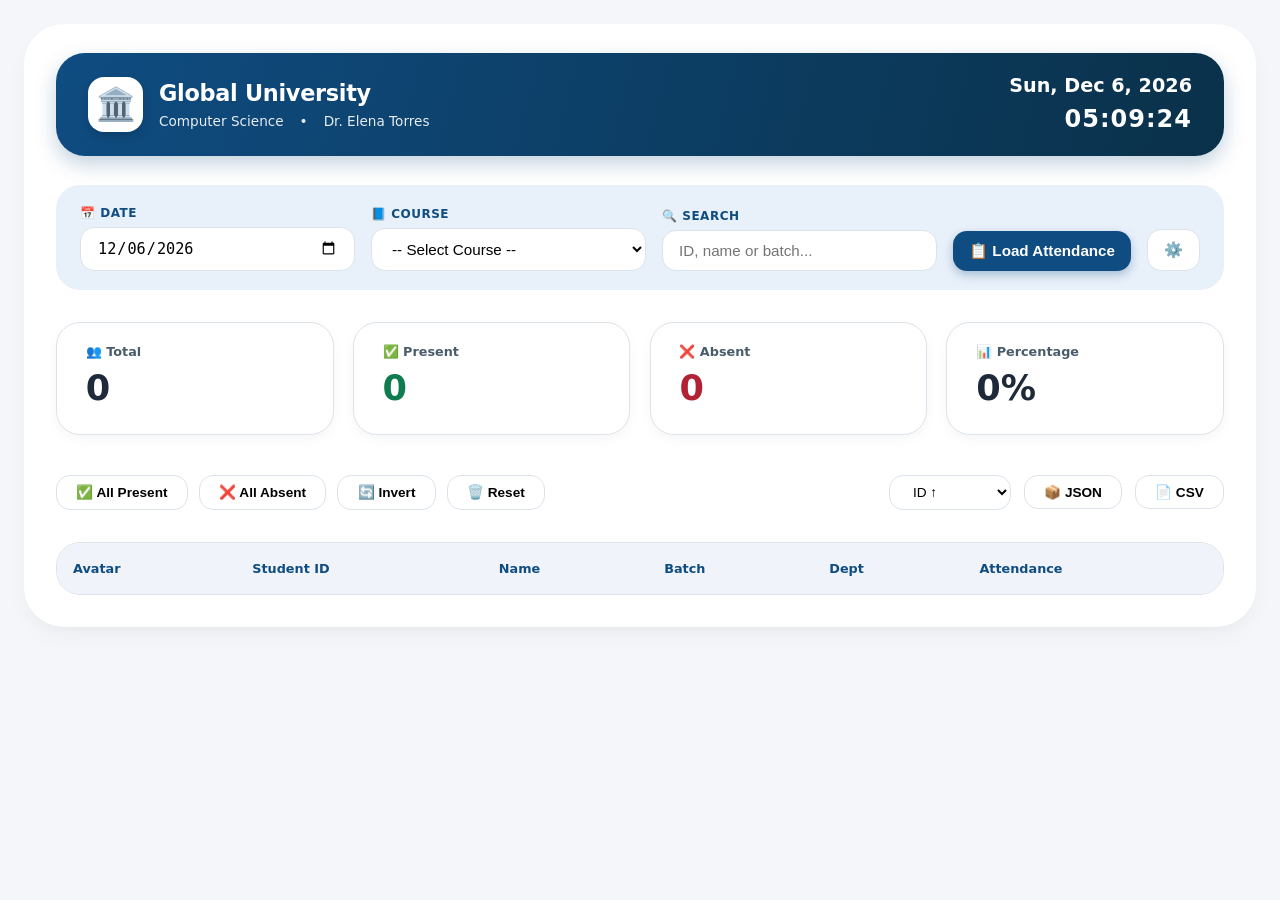
==== commit 65aedbd8: "asdasd" ====
--- a/index.html
+++ b/index.html
@@ -1,258 +1,814 @@
 <!DOCTYPE html>
-<html>
+<html lang="en">
 <head>
-<meta charset="UTF-8">
-<meta name="viewport" content="width=device-width, initial-scale=1.0">
-<title>Attendance System</title>
-
-<style>
-body{
-    font-family:Arial,sans-serif;
-    margin:20px;
-    background:#f5f5f5;
-}
-
-.container{
-    max-width:800px;
-    margin:auto;
-}
-
-.controls{
-    display:flex;
-    gap:10px;
-    flex-wrap:wrap;
-    margin-bottom:20px;
-}
-
-select,input{
-    padding:10px;
-}
-
-.student{
-    background:white;
-    padding:12px;
-    margin-bottom:8px;
-    border-radius:8px;
-    display:flex;
-    justify-content:space-between;
-    align-items:center;
-}
-
-.toggle{
-    width:50px;
-    height:50px;
-    border:none;
-    color:white;
-    font-size:20px;
-    font-weight:bold;
-    cursor:pointer;
-}
-
-.absent{
-    background:red;
-}
-
-.present{
-    background:green;
-}
-
-.stats{
-    margin:15px 0;
-    font-weight:bold;
-}
-</style>
+  <meta charset="UTF-8">
+  <meta name="viewport" content="width=device-width, initial-scale=1.0, maximum-scale=1.0, user-scalable=yes, viewport-fit=cover">
+  <meta name="theme-color" content="#1e2a3a">
+  <meta name="apple-mobile-web-app-capable" content="yes">
+  <meta name="apple-mobile-web-app-status-bar-style" content="black-translucent">
+  <meta name="apple-mobile-web-app-title" content="UniERP Attendance">
+  <link rel="manifest" href="manifest.json">
+  <title>University ERP • Attendance Module</title>
+  <style>
+    /* style.css */
+    * {
+      margin: 0;
+      padding: 0;
+      box-sizing: border-box;
+    }
+
+    :root {
+      --primary: #0f4c81;
+      --primary-light: #1e5a9e;
+      --primary-soft: #e8f0fa;
+      --success: #0f7b4e;
+      --danger: #b22234;
+      --warning: #e49b0f;
+      --gray-bg: #f4f6f9;
+      --card-white: #ffffff;
+      --text-main: #1e2a3a;
+      --text-secondary: #4a5c6c;
+      --border: #dce3ea;
+      --radius: 16px;
+      --shadow: 0 10px 25px -5px rgba(0,0,0,0.05), 0 8px 10px -6px rgba(0,0,0,0.02);
+      --transition: 0.2s ease;
+    }
+
+    body {
+      background: var(--gray-bg);
+      font-family: 'Segoe UI', system-ui, -apple-system, sans-serif;
+      color: var(--text-main);
+      line-height: 1.5;
+      display: flex;
+      flex-direction: column;
+      align-items: center;
+      padding: 1.5rem;
+      min-height: 100vh;
+    }
+
+    .app-container {
+      max-width: 1350px;
+      width: 100%;
+      background: var(--card-white);
+      border-radius: 2.5rem;
+      box-shadow: var(--shadow);
+      padding: 1.8rem 2rem 2rem;
+      display: flex;
+      flex-direction: column;
+      gap: 1.8rem;
+    }
+
+    /* header */
+    .header {
+      display: flex;
+      flex-wrap: wrap;
+      align-items: center;
+      justify-content: space-between;
+      background: linear-gradient(105deg, var(--primary) 0%, #0a314a 100%);
+      border-radius: 1.8rem;
+      padding: 1.2rem 2rem;
+      color: white;
+      box-shadow: 0 8px 20px rgba(15, 76, 129, 0.25);
+    }
+
+    .logo-area {
+      display: flex;
+      align-items: center;
+      gap: 1rem;
+    }
+
+    .logo-img {
+      width: 55px;
+      height: 55px;
+      background: white;
+      border-radius: 16px;
+      display: flex;
+      align-items: center;
+      justify-content: center;
+      font-size: 2rem;
+      font-weight: bold;
+      color: var(--primary);
+      box-shadow: 0 4px 10px rgba(0,0,0,0.15);
+      object-fit: contain;
+    }
+
+    .uni-details {
+      display: flex;
+      flex-direction: column;
+    }
+
+    .uni-name {
+      font-size: 1.4rem;
+      font-weight: 700;
+      letter-spacing: -0.3px;
+    }
+
+    .dept-teacher {
+      font-size: 0.85rem;
+      opacity: 0.9;
+      display: flex;
+      gap: 1rem;
+      flex-wrap: wrap;
+    }
+
+    .date-time {
+      text-align: right;
+      font-weight: 500;
+    }
+
+    .current-date {
+      font-size: 1.2rem;
+      font-weight: 600;
+    }
+
+    .current-time {
+      font-size: 1.5rem;
+      font-weight: 700;
+      letter-spacing: 1px;
+    }
+
+    /* controls */
+    .controls-panel {
+      display: flex;
+      flex-wrap: wrap;
+      align-items: flex-end;
+      gap: 1rem;
+      background: var(--primary-soft);
+      padding: 1.2rem 1.5rem;
+      border-radius: 1.5rem;
+    }
+
+    .control-group {
+      display: flex;
+      flex-direction: column;
+      gap: 0.3rem;
+      min-width: 140px;
+      flex: 1;
+    }
+
+    label {
+      font-weight: 600;
+      font-size: 0.75rem;
+      letter-spacing: 0.5px;
+      color: var(--primary);
+      text-transform: uppercase;
+    }
+
+    input, select, button {
+      padding: 0.7rem 1rem;
+      border-radius: 14px;
+      border: 1px solid var(--border);
+      background: white;
+      font-size: 0.95rem;
+      font-weight: 500;
+      transition: var(--transition);
+    }
+
+    input:focus, select:focus {
+      outline: none;
+      border-color: var(--primary);
+      box-shadow: 0 0 0 3px rgba(15,76,129,0.2);
+    }
+
+    .btn {
+      background: white;
+      font-weight: 600;
+      cursor: pointer;
+      display: flex;
+      align-items: center;
+      gap: 0.3rem;
+      justify-content: center;
+      border: 1px solid var(--border);
+    }
+
+    .btn-primary {
+      background: var(--primary);
+      color: white;
+      border: none;
+      font-weight: 600;
+      box-shadow: 0 4px 10px rgba(15,76,129,0.3);
+    }
+
+    .btn-primary:hover {
+      background: var(--primary-light);
+    }
+
+    .kpi-row {
+      display: flex;
+      flex-wrap: wrap;
+      gap: 1.2rem;
+      margin: 0.2rem 0 0.5rem;
+    }
+
+    .kpi-card {
+      background: white;
+      border-radius: 1.5rem;
+      padding: 1.2rem 1.8rem;
+      box-shadow: 0 4px 12px rgba(0,0,0,0.04);
+      display: flex;
+      flex-direction: column;
+      border: 1px solid var(--border);
+      flex: 1;
+      min-width: 130px;
+    }
+
+    .kpi-label {
+      font-size: 0.8rem;
+      font-weight: 600;
+      color: var(--text-secondary);
+    }
+
+    .kpi-value {
+      font-size: 2.2rem;
+      font-weight: 700;
+    }
+
+    .bulk-actions {
+      display: flex;
+      flex-wrap: wrap;
+      gap: 0.7rem;
+      margin: 0.2rem 0;
+    }
+
+    .btn-sm {
+      padding: 0.5rem 1.2rem;
+      font-size: 0.85rem;
+    }
+
+    .student-table-wrapper {
+      overflow-x: auto;
+      border-radius: 1.5rem;
+      border: 1px solid var(--border);
+      background: white;
+    }
+
+    table {
+      width: 100%;
+      border-collapse: collapse;
+      white-space: nowrap;
+    }
+
+    th {
+      background: #f0f4fa;
+      font-weight: 700;
+      font-size: 0.8rem;
+      color: var(--primary);
+      padding: 1rem;
+      text-align: left;
+      cursor: pointer;
+      user-select: none;
+    }
+
+    td {
+      padding: 0.9rem 1rem;
+      border-bottom: 1px solid #edf1f7;
+    }
+
+    .student-avatar {
+      width: 38px;
+      height: 38px;
+      border-radius: 12px;
+      background: #d9e6f2;
+      display: flex;
+      align-items: center;
+      justify-content: center;
+      font-weight: bold;
+      color: var(--primary);
+    }
+
+    .attendance-box {
+      width: 52px;
+      height: 52px;
+      border-radius: 16px;
+      display: flex;
+      align-items: center;
+      justify-content: center;
+      font-weight: 800;
+      font-size: 1.3rem;
+      cursor: pointer;
+      transition: 0.15s ease;
+      background: var(--danger);
+      color: white;
+      user-select: none;
+    }
+
+    .attendance-box.present {
+      background: var(--success);
+    }
+
+    .search-sort-row {
+      display: flex;
+      flex-wrap: wrap;
+      gap: 0.8rem;
+      align-items: center;
+    }
+
+    /* Modal styles */
+    .modal-overlay {
+      display: none;
+      position: fixed;
+      top: 0;
+      left: 0;
+      width: 100%;
+      height: 100%;
+      background: rgba(0,0,0,0.5);
+      z-index: 1000;
+      justify-content: center;
+      align-items: center;
+    }
+
+    .modal-overlay.active {
+      display: flex;
+    }
+
+    .settings-modal {
+      background: white;
+      padding: 1.8rem;
+      border-radius: 2rem;
+      box-shadow: 0 20px 35px rgba(0,0,0,0.2);
+      display: flex;
+      flex-direction: column;
+      gap: 1rem;
+      max-width: 400px;
+      width: 90%;
+      animation: slideIn 0.2s ease;
+    }
+
+    @keyframes slideIn {
+      from { transform: translateY(-20px); opacity: 0; }
+      to { transform: translateY(0); opacity: 1; }
+    }
+
+    .modal-header {
+      display: flex;
+      justify-content: space-between;
+      align-items: center;
+    }
+
+    .close-btn {
+      background: none;
+      border: none;
+      font-size: 1.5rem;
+      cursor: pointer;
+      padding: 0.3rem;
+      line-height: 1;
+    }
+
+    @media (max-width: 700px) {
+      body { padding: 0.5rem; }
+      .app-container { padding: 1.2rem; }
+      .header { flex-direction: column; align-items: flex-start; gap: 0.8rem; }
+    }
+  </style>
 </head>
 <body>
-
-<div class="container">
-
-<h2>Attendance System</h2>
-
-<div class="controls">
-    <input type="date" id="date">
-
-    <select id="course">
-        <option value="">Select Course</option>
-        <option value="CSE101">CSE101</option>
-        <option value="CSE201">CSE201</option>
-        <option value="CSE301">CSE301</option>
-    </select>
-
-    <button onclick="loadStudents()">Load Students</button>
+<div class="app-container">
+  <!-- Header -->
+  <header class="header">
+    <div class="logo-area">
+      <div class="logo-img" id="logoDisplay">🏛️</div>
+      <div class="uni-details">
+        <span class="uni-name" id="uniNameDisplay">Global University</span>
+        <span class="dept-teacher">
+          <span id="deptDisplay">Computer Science</span> • 
+          <span id="teacherDisplay">Dr. Elena Torres</span>
+        </span>
+      </div>
+    </div>
+    <div class="date-time">
+      <div class="current-date" id="currentDate"></div>
+      <div class="current-time" id="currentTime"></div>
+    </div>
+  </header>
+
+  <!-- Controls -->
+  <div class="controls-panel">
+    <div class="control-group">
+      <label>📅 Date</label>
+      <input type="date" id="attendanceDate">
+    </div>
+    <div class="control-group">
+      <label>📘 Course</label>
+      <select id="courseSelect"></select>
+    </div>
+    <div class="control-group">
+      <label>🔍 Search</label>
+      <input type="text" id="searchInput" placeholder="ID, name or batch...">
+    </div>
+    <button class="btn btn-primary" id="loadBtn">📋 Load Attendance</button>
+    <button class="btn" id="settingsBtn" title="Settings">⚙️</button>
+  </div>
+
+  <!-- KPI cards -->
+  <div class="kpi-row">
+    <div class="kpi-card"><span class="kpi-label">👥 Total</span><span class="kpi-value" id="totalStudents">0</span></div>
+    <div class="kpi-card"><span class="kpi-label">✅ Present</span><span class="kpi-value" style="color:var(--success)" id="presentCount">0</span></div>
+    <div class="kpi-card"><span class="kpi-label">❌ Absent</span><span class="kpi-value" style="color:var(--danger)" id="absentCount">0</span></div>
+    <div class="kpi-card"><span class="kpi-label">📊 Percentage</span><span class="kpi-value" id="attendancePercent">0%</span></div>
+  </div>
+
+  <!-- Bulk & sort -->
+  <div class="bulk-actions">
+    <button class="btn btn-sm" id="markAllPresent">✅ All Present</button>
+    <button class="btn btn-sm" id="markAllAbsent">❌ All Absent</button>
+    <button class="btn btn-sm" id="invertSelection">🔄 Invert</button>
+    <button class="btn btn-sm" id="resetAttendance">🗑️ Reset</button>
+    <span style="flex:1;"></span>
+    <div class="search-sort-row">
+      <select id="sortSelect" class="btn-sm">
+        <option value="idAsc">ID ↑</option>
+        <option value="idDesc">ID ↓</option>
+        <option value="nameAsc">Name A-Z</option>
+        <option value="nameDesc">Name Z-A</option>
+      </select>
+      <button class="btn btn-sm" id="exportJSON">📦 JSON</button>
+      <button class="btn btn-sm" id="exportCSV">📄 CSV</button>
+    </div>
+  </div>
+
+  <!-- Student table -->
+  <div class="student-table-wrapper">
+    <table>
+      <thead>
+         <tr>
+            <th>Avatar</th><th>Student ID</th><th>Name</th><th>Batch</th><th>Dept</th><th>Attendance</th>
+         </tr>
+      </thead>
+      <tbody id="studentTableBody"></tbody>
+    </table>
+  </div>
 </div>
 
-<div class="stats">
-    Total:
-    <span id="total">0</span>
-
-    |
-    Present:
-    <span id="present">0</span>
-
-    |
-    Absent:
-    <span id="absent">0</span>
+<!-- Modal Overlay -->
+<div class="modal-overlay" id="settingsModal">
+  <div class="settings-modal">
+    <div class="modal-header">
+      <h3>⚙️ Institution Settings</h3>
+      <button class="close-btn" id="closeModalBtn">✕</button>
+    </div>
+    <input type="text" id="setUniName" placeholder="University Name">
+    <input type="text" id="setDept" placeholder="Department">
+    <input type="text" id="setTeacher" placeholder="Teacher Name">
+    <input type="text" id="setLogoEmoji" placeholder="Logo emoji (e.g. 🎓)">
+    <div style="display: flex; gap: 0.8rem; justify-content: flex-end;">
+      <button class="btn" id="cancelSettings">Cancel</button>
+      <button class="btn btn-primary" id="saveSettings">Save Settings</button>
+    </div>
+  </div>
 </div>
 
-<div id="students"></div>
-
-</div>
-
 <script>
-
-document.getElementById("date").value =
-new Date().toISOString().split("T")[0];
-
-const courseData = {
-
-CSE101:[
-    {id:"221152001",name:"Imran Rahman"},
-    {id:"221152002",name:"Mahmud Hasan"},
-    {id:"221152003",name:"Rakib Ahmed"}
-],
-
-CSE201:[
-    {id:"221152004",name:"Nayeem Islam"},
-    {id:"221152005",name:"Fahim Hossain"},
-    {id:"221152006",name:"Tanvir Ahmed"}
-],
-
-CSE301:[
-    {id:"221152007",name:"Shuvo Das"},
-    {id:"221152008",name:"Sajid Rahman"},
-    {id:"221152009",name:"Arafat Hossain"}
-]
-
-};
-
-function getKey(){
-    return "attendance_" +
-    document.getElementById("course").value +
-    "_" +
-    document.getElementById("date").value;
-}
-
-function loadStudents(){
-
-    const course =
-    document.getElementById("course").value;
-
-    if(!course){
-        alert("Select Course");
+  // ---------- services.js (Data Layer) ----------
+  const AttendanceService = (() => {
+    const STORAGE_ATTENDANCE = 'erp_attendance';
+    const STORAGE_SETTINGS = 'erp_settings';
+
+    // Mock courses
+    const mockCourses = [
+      { id: 'CS101', name: 'Data Structures' },
+      { id: 'CS202', name: 'Algorithms' },
+      { id: 'MA105', name: 'Linear Algebra' }
+    ];
+
+    // Mock students
+    const mockStudents = {
+      'CS101': [
+        { id: 'STU001', name: 'Alice Johnson', batch: '2025', dept: 'Computer Science' },
+        { id: 'STU002', name: 'Bob Williams', batch: '2025', dept: 'Computer Science' },
+        { id: 'STU003', name: 'Clara Martinez', batch: '2026', dept: 'Computer Science' },
+        { id: 'STU004', name: 'David Lee', batch: '2025', dept: 'Computer Science' }
+      ],
+      'CS202': [
+        { id: 'STU005', name: 'Elena Garcia', batch: '2025', dept: 'Computer Science' },
+        { id: 'STU006', name: 'Frank Brown', batch: '2026', dept: 'Computer Science' }
+      ],
+      'MA105': [
+        { id: 'STU007', name: 'Grace Kim', batch: '2026', dept: 'Mathematics' },
+        { id: 'STU008', name: 'Henry Patel', batch: '2025', dept: 'Mathematics' }
+      ]
+    };
+
+    const getCourses = () => Promise.resolve(mockCourses);
+
+    const getStudents = (courseId) => {
+      return Promise.resolve(mockStudents[courseId] || []);
+    };
+
+    const getAttendance = (courseId, date) => {
+      const stored = localStorage.getItem(STORAGE_ATTENDANCE);
+      const all = stored ? JSON.parse(stored) : {};
+      const key = `${courseId}_${date}`;
+      return Promise.resolve(all[key] || {});
+    };
+
+    const saveAttendance = (courseId, date, attendanceMap) => {
+      const stored = localStorage.getItem(STORAGE_ATTENDANCE);
+      const all = stored ? JSON.parse(stored) : {};
+      const key = `${courseId}_${date}`;
+      all[key] = attendanceMap;
+      localStorage.setItem(STORAGE_ATTENDANCE, JSON.stringify(all));
+      return Promise.resolve(true);
+    };
+
+    const exportAttendanceJSON = (courseId, date, students, attendanceMap) => {
+      const data = students.map(s => ({
+        studentId: s.id,
+        name: s.name,
+        status: attendanceMap[s.id] === 1 ? 'Present' : 'Absent'
+      }));
+      return JSON.stringify({ courseId, date, records: data }, null, 2);
+    };
+
+    const exportAttendanceCSV = (courseId, date, students, attendanceMap) => {
+      let csv = 'Student ID,Name,Status\n';
+      students.forEach(s => {
+        const status = attendanceMap[s.id] === 1 ? 'Present' : 'Absent';
+        csv += `${s.id},${s.name},${status}\n`;
+      });
+      return csv;
+    };
+
+    const getSettings = () => {
+      const def = {
+        uniName: 'Global University',
+        department: 'Computer Science',
+        teacher: 'Dr. Elena Torres',
+        logo: '🏛️'
+      };
+      const saved = localStorage.getItem(STORAGE_SETTINGS);
+      return saved ? { ...def, ...JSON.parse(saved) } : def;
+    };
+
+    const saveSettings = (settings) => {
+      localStorage.setItem(STORAGE_SETTINGS, JSON.stringify(settings));
+      return Promise.resolve();
+    };
+
+    return { getCourses, getStudents, getAttendance, saveAttendance, exportAttendanceJSON, exportAttendanceCSV, getSettings, saveSettings };
+  })();
+
+  // ---------- script.js (UI Layer) ----------
+  (function() {
+    // DOM Elements
+    const dateInput = document.getElementById('attendanceDate');
+    const courseSelect = document.getElementById('courseSelect');
+    const searchInput = document.getElementById('searchInput');
+    const loadBtn = document.getElementById('loadBtn');
+    const studentBody = document.getElementById('studentTableBody');
+    const totalSpan = document.getElementById('totalStudents');
+    const presentSpan = document.getElementById('presentCount');
+    const absentSpan = document.getElementById('absentCount');
+    const percentSpan = document.getElementById('attendancePercent');
+    const uniNameDisplay = document.getElementById('uniNameDisplay');
+    const deptDisplay = document.getElementById('deptDisplay');
+    const teacherDisplay = document.getElementById('teacherDisplay');
+    const logoDisplay = document.getElementById('logoDisplay');
+    const sortSelect = document.getElementById('sortSelect');
+    
+    // Modal elements
+    const settingsModal = document.getElementById('settingsModal');
+    const settingsBtn = document.getElementById('settingsBtn');
+    const closeModalBtn = document.getElementById('closeModalBtn');
+    const cancelSettingsBtn = document.getElementById('cancelSettings');
+    const saveSettingsBtn = document.getElementById('saveSettings');
+    const setUniName = document.getElementById('setUniName');
+    const setDept = document.getElementById('setDept');
+    const setTeacher = document.getElementById('setTeacher');
+    const setLogoEmoji = document.getElementById('setLogoEmoji');
+
+    let currentCourseId = null;
+    let currentDate = new Date().toISOString().slice(0,10);
+    let students = [];
+    let attendanceMap = {};
+
+    // Modal functions
+    function openModal() {
+      const s = AttendanceService.getSettings();
+      setUniName.value = s.uniName;
+      setDept.value = s.department;
+      setTeacher.value = s.teacher;
+      setLogoEmoji.value = s.logo;
+      settingsModal.classList.add('active');
+    }
+
+    function closeModal() {
+      settingsModal.classList.remove('active');
+    }
+
+    // Close modal when clicking overlay
+    settingsModal.addEventListener('click', (e) => {
+      if (e.target === settingsModal) {
+        closeModal();
+      }
+    });
+
+    // Close with Escape key
+    document.addEventListener('keydown', (e) => {
+      if (e.key === 'Escape' && settingsModal.classList.contains('active')) {
+        closeModal();
+      }
+    });
+
+    settingsBtn.addEventListener('click', openModal);
+    closeModalBtn.addEventListener('click', closeModal);
+    cancelSettingsBtn.addEventListener('click', closeModal);
+
+    saveSettingsBtn.addEventListener('click', () => {
+      const newSettings = {
+        uniName: setUniName.value.trim() || 'Global University',
+        department: setDept.value.trim() || 'Computer Science',
+        teacher: setTeacher.value.trim() || 'Dr. Elena Torres',
+        logo: setLogoEmoji.value.trim() || '🏛️'
+      };
+      
+      AttendanceService.saveSettings(newSettings).then(() => {
+        applySettingsToUI();
+        closeModal(); // This properly closes the modal after saving
+      });
+    });
+
+    // Helpers
+    function updateDateTime() {
+      const now = new Date();
+      document.getElementById('currentDate').textContent = now.toLocaleDateString('en-US', { weekday:'short', year:'numeric', month:'short', day:'numeric' });
+      document.getElementById('currentTime').textContent = now.toLocaleTimeString('en-US', { hour12: false });
+    }
+    setInterval(updateDateTime, 1000);
+    updateDateTime();
+
+    function applySettingsToUI() {
+      const s = AttendanceService.getSettings();
+      uniNameDisplay.textContent = s.uniName;
+      deptDisplay.textContent = s.department;
+      teacherDisplay.textContent = s.teacher;
+      logoDisplay.textContent = s.logo || '🏛️';
+    }
+    applySettingsToUI();
+
+    function updateStats() {
+      const total = students.length;
+      const present = Object.values(attendanceMap).filter(v => v === 1).length;
+      const absent = total - present;
+      totalSpan.textContent = total;
+      presentSpan.textContent = present;
+      absentSpan.textContent = absent;
+      percentSpan.textContent = total ? Math.round((present/total)*100) + '%' : '0%';
+    }
+
+    function getFilteredAndSortedStudents() {
+      let filtered = [...students];
+      const searchTerm = searchInput.value.toLowerCase().trim();
+      if (searchTerm) {
+        filtered = filtered.filter(s => 
+          s.id.toLowerCase().includes(searchTerm) || 
+          s.name.toLowerCase().includes(searchTerm) ||
+          s.batch.includes(searchTerm)
+        );
+      }
+      const sortBy = sortSelect.value;
+      if (sortBy === 'idAsc') filtered.sort((a,b) => a.id.localeCompare(b.id));
+      else if (sortBy === 'idDesc') filtered.sort((a,b) => b.id.localeCompare(a.id));
+      else if (sortBy === 'nameAsc') filtered.sort((a,b) => a.name.localeCompare(b.name));
+      else if (sortBy === 'nameDesc') filtered.sort((a,b) => b.name.localeCompare(a.name));
+      return filtered;
+    }
+
+    function renderTable() {
+      const displayStudents = getFilteredAndSortedStudents();
+      studentBody.innerHTML = '';
+      if (!displayStudents.length) {
+        studentBody.innerHTML = `<tr><td colspan="6" style="text-align:center; padding:2rem;">No students found.</td></tr>`;
+        updateStats();
         return;
-    }
-
-    let saved =
-    JSON.parse(localStorage.getItem(getKey()));
-
-    if(!saved){
-        saved={};
-    }
-
-    const container =
-    document.getElementById("students");
-
-    container.innerHTML="";
-
-    courseData[course].forEach(student=>{
-
-        const value =
-        saved[student.id] || 0;
-
-        const row =
-        document.createElement("div");
-
-        row.className="student";
-
-        row.innerHTML=`
-            <div>
-                <b>${student.id}</b><br>
-                ${student.name}
-            </div>
-
-            <button
-                class="toggle ${value ? 'present':'absent'}"
-                data-id="${student.id}">
-                ${value}
-            </button>
+      }
+      displayStudents.forEach(s => {
+        const status = attendanceMap[s.id] === 1 ? 1 : 0;
+        const row = document.createElement('tr');
+        row.innerHTML = `
+          <td><div class="student-avatar">${s.name.charAt(0)}</div></td>
+          <td><strong>${s.id}</strong></td>
+          <td>${s.name}</td>
+          <td>${s.batch}</td>
+          <td>${s.dept}</td>
+          <td><div class="attendance-box ${status === 1 ? 'present' : ''}" data-student-id="${s.id}">${status}</div></td>
         `;
-
-        container.appendChild(row);
-
-    });
-
-    document
-    .querySelectorAll(".toggle")
-    .forEach(btn=>{
-
-        btn.onclick=function(){
-
-            let v =
-            parseInt(this.innerText);
-
-            v = v ? 0 : 1;
-
-            this.innerText=v;
-
-            this.className=
-            "toggle " +
-            (v ? "present":"absent");
-
-            saveAttendance();
-
-        };
-
-    });
-
-    updateStats();
-}
-
-function saveAttendance(){
-
-    const data={};
-
-    document
-    .querySelectorAll(".toggle")
-    .forEach(btn=>{
-
-        data[btn.dataset.id] =
-        parseInt(btn.innerText);
-
-    });
-
-    localStorage.setItem(
-        getKey(),
-        JSON.stringify(data)
-    );
-
-    updateStats();
-}
-
-function updateStats(){
-
-    const buttons =
-    document.querySelectorAll(".toggle");
-
-    let total = buttons.length;
-    let present = 0;
-
-    buttons.forEach(btn=>{
-        if(btn.innerText==="1"){
-            present++;
-        }
-    });
-
-    document.getElementById("total")
-    .innerText = total;
-
-    document.getElementById("present")
-    .innerText = present;
-
-    document.getElementById("absent")
-    .innerText = total-present;
-}
-
+        studentBody.appendChild(row);
+      });
+
+      document.querySelectorAll('.attendance-box').forEach(box => {
+        box.addEventListener('click', function(e) {
+          const studentId = this.dataset.studentId;
+          if (!currentCourseId) return;
+          const currentVal = attendanceMap[studentId] || 0;
+          const newVal = currentVal === 1 ? 0 : 1;
+          attendanceMap[studentId] = newVal;
+          // Auto save immediately
+          AttendanceService.saveAttendance(currentCourseId, currentDate, attendanceMap).then(() => {
+            renderTable();
+            updateStats();
+          });
+        });
+      });
+      updateStats();
+    }
+
+    async function loadAttendanceData() {
+      if (!currentCourseId) {
+        alert('Please select a course.');
+        return;
+      }
+      const stored = await AttendanceService.getAttendance(currentCourseId, currentDate);
+      attendanceMap = stored || {};
+      students = await AttendanceService.getStudents(currentCourseId);
+      // ensure all students have entry
+      students.forEach(s => { if (attendanceMap[s.id] === undefined) attendanceMap[s.id] = 0; });
+      renderTable();
+    }
+
+    // Event Listeners
+    dateInput.value = currentDate;
+    dateInput.addEventListener('change', (e) => {
+      currentDate = e.target.value;
+      if (currentCourseId) loadAttendanceData();
+    });
+
+    async function populateCourses() {
+      const courses = await AttendanceService.getCourses();
+      courseSelect.innerHTML = '<option value="">-- Select Course --</option>';
+      courses.forEach(c => {
+        const opt = document.createElement('option');
+        opt.value = c.id;
+        opt.textContent = `${c.id} - ${c.name}`;
+        courseSelect.appendChild(opt);
+      });
+    }
+    populateCourses();
+
+    courseSelect.addEventListener('change', (e) => {
+      currentCourseId = e.target.value;
+      if (currentCourseId) loadAttendanceData();
+      else {
+        students = [];
+        attendanceMap = {};
+        renderTable();
+      }
+    });
+
+    loadBtn.addEventListener('click', () => {
+      if (currentCourseId) loadAttendanceData();
+    });
+
+    searchInput.addEventListener('input', renderTable);
+    sortSelect.addEventListener('change', renderTable);
+
+    // Bulk actions
+    document.getElementById('markAllPresent').addEventListener('click', () => {
+      if (!currentCourseId) return;
+      students.forEach(s => attendanceMap[s.id] = 1);
+      AttendanceService.saveAttendance(currentCourseId, currentDate, attendanceMap).then(renderTable);
+    });
+    document.getElementById('markAllAbsent').addEventListener('click', () => {
+      if (!currentCourseId) return;
+      students.forEach(s => attendanceMap[s.id] = 0);
+      AttendanceService.saveAttendance(currentCourseId, currentDate, attendanceMap).then(renderTable);
+    });
+    document.getElementById('invertSelection').addEventListener('click', () => {
+      if (!currentCourseId) return;
+      students.forEach(s => attendanceMap[s.id] = attendanceMap[s.id] === 1 ? 0 : 1);
+      AttendanceService.saveAttendance(currentCourseId, currentDate, attendanceMap).then(renderTable);
+    });
+    document.getElementById('resetAttendance').addEventListener('click', () => {
+      if (!currentCourseId) return;
+      students.forEach(s => attendanceMap[s.id] = 0);
+      AttendanceService.saveAttendance(currentCourseId, currentDate, attendanceMap).then(renderTable);
+    });
+
+    // Export
+    document.getElementById('exportJSON').addEventListener('click', () => {
+      if (!currentCourseId) return;
+      const json = AttendanceService.exportAttendanceJSON(currentCourseId, currentDate, students, attendanceMap);
+      const blob = new Blob([json], {type:'application/json'});
+      const a = document.createElement('a'); a.href = URL.createObjectURL(blob); a.download = `attendance_${currentCourseId}_${currentDate}.json`; a.click();
+    });
+    document.getElementById('exportCSV').addEventListener('click', () => {
+      if (!currentCourseId) return;
+      const csv = AttendanceService.exportAttendanceCSV(currentCourseId, currentDate, students, attendanceMap);
+      const blob = new Blob([csv], {type:'text/csv'});
+      const a = document.createElement('a'); a.href = URL.createObjectURL(blob); a.download = `attendance_${currentCourseId}_${currentDate}.csv`; a.click();
+    });
+
+  })();
 </script>
 
+<!-- PWA Service Worker Registration -->
+<script>
+  if ('serviceWorker' in navigator) {
+    window.addEventListener('load', () => {
+      navigator.serviceWorker.register('service-worker.js').then(reg => {
+        console.log('Service Worker registered');
+      }).catch(err => console.log('SW error', err));
+    });
+  }
+</script>
 </body>
 </html>
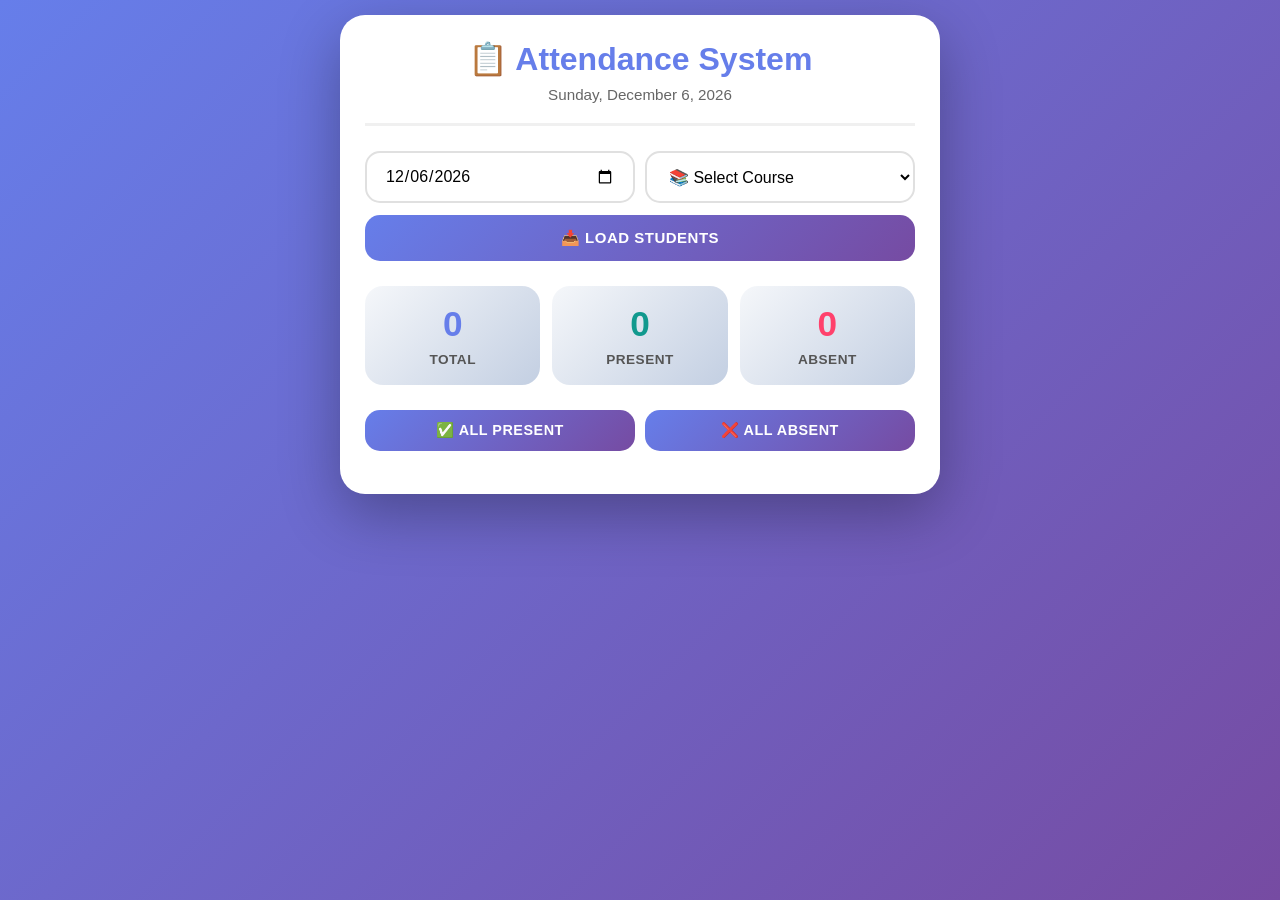
==== commit 51811db0: "asdasd" ====
--- a/index.html
+++ b/index.html
@@ -1,814 +1,531 @@
 <!DOCTYPE html>
 <html lang="en">
 <head>
-  <meta charset="UTF-8">
-  <meta name="viewport" content="width=device-width, initial-scale=1.0, maximum-scale=1.0, user-scalable=yes, viewport-fit=cover">
-  <meta name="theme-color" content="#1e2a3a">
-  <meta name="apple-mobile-web-app-capable" content="yes">
-  <meta name="apple-mobile-web-app-status-bar-style" content="black-translucent">
-  <meta name="apple-mobile-web-app-title" content="UniERP Attendance">
-  <link rel="manifest" href="manifest.json">
-  <title>University ERP • Attendance Module</title>
-  <style>
-    /* style.css */
-    * {
-      margin: 0;
-      padding: 0;
-      box-sizing: border-box;
-    }
-
-    :root {
-      --primary: #0f4c81;
-      --primary-light: #1e5a9e;
-      --primary-soft: #e8f0fa;
-      --success: #0f7b4e;
-      --danger: #b22234;
-      --warning: #e49b0f;
-      --gray-bg: #f4f6f9;
-      --card-white: #ffffff;
-      --text-main: #1e2a3a;
-      --text-secondary: #4a5c6c;
-      --border: #dce3ea;
-      --radius: 16px;
-      --shadow: 0 10px 25px -5px rgba(0,0,0,0.05), 0 8px 10px -6px rgba(0,0,0,0.02);
-      --transition: 0.2s ease;
-    }
-
-    body {
-      background: var(--gray-bg);
-      font-family: 'Segoe UI', system-ui, -apple-system, sans-serif;
-      color: var(--text-main);
-      line-height: 1.5;
-      display: flex;
-      flex-direction: column;
-      align-items: center;
-      padding: 1.5rem;
-      min-height: 100vh;
-    }
-
-    .app-container {
-      max-width: 1350px;
-      width: 100%;
-      background: var(--card-white);
-      border-radius: 2.5rem;
-      box-shadow: var(--shadow);
-      padding: 1.8rem 2rem 2rem;
-      display: flex;
-      flex-direction: column;
-      gap: 1.8rem;
-    }
-
-    /* header */
-    .header {
-      display: flex;
-      flex-wrap: wrap;
-      align-items: center;
-      justify-content: space-between;
-      background: linear-gradient(105deg, var(--primary) 0%, #0a314a 100%);
-      border-radius: 1.8rem;
-      padding: 1.2rem 2rem;
-      color: white;
-      box-shadow: 0 8px 20px rgba(15, 76, 129, 0.25);
-    }
-
-    .logo-area {
-      display: flex;
-      align-items: center;
-      gap: 1rem;
-    }
-
-    .logo-img {
-      width: 55px;
-      height: 55px;
-      background: white;
-      border-radius: 16px;
-      display: flex;
-      align-items: center;
-      justify-content: center;
-      font-size: 2rem;
-      font-weight: bold;
-      color: var(--primary);
-      box-shadow: 0 4px 10px rgba(0,0,0,0.15);
-      object-fit: contain;
-    }
-
-    .uni-details {
-      display: flex;
-      flex-direction: column;
-    }
-
-    .uni-name {
-      font-size: 1.4rem;
-      font-weight: 700;
-      letter-spacing: -0.3px;
-    }
-
-    .dept-teacher {
-      font-size: 0.85rem;
-      opacity: 0.9;
-      display: flex;
-      gap: 1rem;
-      flex-wrap: wrap;
-    }
-
-    .date-time {
-      text-align: right;
-      font-weight: 500;
-    }
-
-    .current-date {
-      font-size: 1.2rem;
-      font-weight: 600;
-    }
-
-    .current-time {
-      font-size: 1.5rem;
-      font-weight: 700;
-      letter-spacing: 1px;
-    }
-
-    /* controls */
-    .controls-panel {
-      display: flex;
-      flex-wrap: wrap;
-      align-items: flex-end;
-      gap: 1rem;
-      background: var(--primary-soft);
-      padding: 1.2rem 1.5rem;
-      border-radius: 1.5rem;
-    }
-
-    .control-group {
-      display: flex;
-      flex-direction: column;
-      gap: 0.3rem;
-      min-width: 140px;
-      flex: 1;
-    }
-
-    label {
-      font-weight: 600;
-      font-size: 0.75rem;
-      letter-spacing: 0.5px;
-      color: var(--primary);
-      text-transform: uppercase;
-    }
-
-    input, select, button {
-      padding: 0.7rem 1rem;
-      border-radius: 14px;
-      border: 1px solid var(--border);
-      background: white;
-      font-size: 0.95rem;
-      font-weight: 500;
-      transition: var(--transition);
-    }
-
-    input:focus, select:focus {
-      outline: none;
-      border-color: var(--primary);
-      box-shadow: 0 0 0 3px rgba(15,76,129,0.2);
-    }
-
-    .btn {
-      background: white;
-      font-weight: 600;
-      cursor: pointer;
-      display: flex;
-      align-items: center;
-      gap: 0.3rem;
-      justify-content: center;
-      border: 1px solid var(--border);
-    }
-
-    .btn-primary {
-      background: var(--primary);
-      color: white;
-      border: none;
-      font-weight: 600;
-      box-shadow: 0 4px 10px rgba(15,76,129,0.3);
-    }
-
-    .btn-primary:hover {
-      background: var(--primary-light);
-    }
-
-    .kpi-row {
-      display: flex;
-      flex-wrap: wrap;
-      gap: 1.2rem;
-      margin: 0.2rem 0 0.5rem;
-    }
-
-    .kpi-card {
-      background: white;
-      border-radius: 1.5rem;
-      padding: 1.2rem 1.8rem;
-      box-shadow: 0 4px 12px rgba(0,0,0,0.04);
-      display: flex;
-      flex-direction: column;
-      border: 1px solid var(--border);
-      flex: 1;
-      min-width: 130px;
-    }
-
-    .kpi-label {
-      font-size: 0.8rem;
-      font-weight: 600;
-      color: var(--text-secondary);
-    }
-
-    .kpi-value {
-      font-size: 2.2rem;
-      font-weight: 700;
-    }
-
-    .bulk-actions {
-      display: flex;
-      flex-wrap: wrap;
-      gap: 0.7rem;
-      margin: 0.2rem 0;
-    }
-
-    .btn-sm {
-      padding: 0.5rem 1.2rem;
-      font-size: 0.85rem;
-    }
-
-    .student-table-wrapper {
-      overflow-x: auto;
-      border-radius: 1.5rem;
-      border: 1px solid var(--border);
-      background: white;
-    }
-
-    table {
-      width: 100%;
-      border-collapse: collapse;
-      white-space: nowrap;
-    }
-
-    th {
-      background: #f0f4fa;
-      font-weight: 700;
-      font-size: 0.8rem;
-      color: var(--primary);
-      padding: 1rem;
-      text-align: left;
-      cursor: pointer;
-      user-select: none;
-    }
-
-    td {
-      padding: 0.9rem 1rem;
-      border-bottom: 1px solid #edf1f7;
-    }
-
-    .student-avatar {
-      width: 38px;
-      height: 38px;
-      border-radius: 12px;
-      background: #d9e6f2;
-      display: flex;
-      align-items: center;
-      justify-content: center;
-      font-weight: bold;
-      color: var(--primary);
-    }
-
-    .attendance-box {
-      width: 52px;
-      height: 52px;
-      border-radius: 16px;
-      display: flex;
-      align-items: center;
-      justify-content: center;
-      font-weight: 800;
-      font-size: 1.3rem;
-      cursor: pointer;
-      transition: 0.15s ease;
-      background: var(--danger);
-      color: white;
-      user-select: none;
-    }
-
-    .attendance-box.present {
-      background: var(--success);
-    }
-
-    .search-sort-row {
-      display: flex;
-      flex-wrap: wrap;
-      gap: 0.8rem;
-      align-items: center;
-    }
-
-    /* Modal styles */
-    .modal-overlay {
-      display: none;
-      position: fixed;
-      top: 0;
-      left: 0;
-      width: 100%;
-      height: 100%;
-      background: rgba(0,0,0,0.5);
-      z-index: 1000;
-      justify-content: center;
-      align-items: center;
-    }
-
-    .modal-overlay.active {
-      display: flex;
-    }
-
-    .settings-modal {
-      background: white;
-      padding: 1.8rem;
-      border-radius: 2rem;
-      box-shadow: 0 20px 35px rgba(0,0,0,0.2);
-      display: flex;
-      flex-direction: column;
-      gap: 1rem;
-      max-width: 400px;
-      width: 90%;
-      animation: slideIn 0.2s ease;
-    }
-
-    @keyframes slideIn {
-      from { transform: translateY(-20px); opacity: 0; }
-      to { transform: translateY(0); opacity: 1; }
-    }
-
-    .modal-header {
-      display: flex;
-      justify-content: space-between;
-      align-items: center;
-    }
-
-    .close-btn {
-      background: none;
-      border: none;
-      font-size: 1.5rem;
-      cursor: pointer;
-      padding: 0.3rem;
-      line-height: 1;
-    }
-
-    @media (max-width: 700px) {
-      body { padding: 0.5rem; }
-      .app-container { padding: 1.2rem; }
-      .header { flex-direction: column; align-items: flex-start; gap: 0.8rem; }
-    }
-  </style>
+    <meta charset="UTF-8">
+    <meta name="viewport" content="width=device-width, initial-scale=1.0, maximum-scale=1.0, user-scalable=yes">
+    <meta name="theme-color" content="#2196F3">
+    <meta name="apple-mobile-web-app-capable" content="yes">
+    <meta name="apple-mobile-web-app-status-bar-style" content="black-translucent">
+    <meta name="apple-mobile-web-app-title" content="Attendance">
+    <link rel="manifest" href="manifest.json">
+    <title>Simple Attendance System</title>
+    
+    <style>
+        * {
+            margin: 0;
+            padding: 0;
+            box-sizing: border-box;
+        }
+        
+        body {
+            font-family: -apple-system, BlinkMacSystemFont, 'Segoe UI', Roboto, sans-serif;
+            background: linear-gradient(135deg, #667eea 0%, #764ba2 100%);
+            padding: 15px;
+            min-height: 100vh;
+            -webkit-tap-highlight-color: transparent;
+            user-select: none;
+        }
+        
+        .container {
+            max-width: 600px;
+            margin: 0 auto;
+            background: white;
+            border-radius: 25px;
+            padding: 25px;
+            box-shadow: 0 20px 60px rgba(0,0,0,0.3);
+        }
+        
+        .header {
+            text-align: center;
+            margin-bottom: 25px;
+            padding-bottom: 20px;
+            border-bottom: 3px solid #f0f0f0;
+        }
+        
+        .header h1 {
+            font-size: 2rem;
+            color: #667eea;
+            margin-bottom: 8px;
+        }
+        
+        .header .date-display {
+            color: #666;
+            font-size: 0.95rem;
+            font-weight: 500;
+        }
+        
+        .controls {
+            display: flex;
+            flex-direction: column;
+            gap: 12px;
+            margin-bottom: 25px;
+        }
+        
+        .control-row {
+            display: flex;
+            gap: 10px;
+        }
+        
+        select, input, button {
+            padding: 14px 18px;
+            border: 2px solid #e0e0e0;
+            border-radius: 15px;
+            font-size: 16px;
+            font-family: inherit;
+            transition: all 0.3s;
+            background: white;
+            width: 100%;
+        }
+        
+        select:focus, input:focus {
+            outline: none;
+            border-color: #667eea;
+            box-shadow: 0 0 0 4px rgba(102,126,234,0.1);
+        }
+        
+        button {
+            background: linear-gradient(135deg, #667eea 0%, #764ba2 100%);
+            color: white;
+            border: none;
+            font-weight: 700;
+            cursor: pointer;
+            letter-spacing: 0.5px;
+            text-transform: uppercase;
+            font-size: 15px;
+            transition: all 0.3s;
+        }
+        
+        button:hover {
+            transform: translateY(-2px);
+            box-shadow: 0 10px 20px rgba(102,126,234,0.3);
+        }
+        
+        button:active {
+            transform: scale(0.97);
+        }
+        
+        .stats {
+            display: grid;
+            grid-template-columns: repeat(3, 1fr);
+            gap: 12px;
+            margin: 25px 0;
+            text-align: center;
+        }
+        
+        .stat-card {
+            background: linear-gradient(135deg, #f5f7fa 0%, #c3cfe2 100%);
+            padding: 18px 12px;
+            border-radius: 18px;
+            transition: all 0.3s;
+        }
+        
+        .stat-card:hover {
+            transform: translateY(-3px);
+            box-shadow: 0 8px 20px rgba(0,0,0,0.1);
+        }
+        
+        .stat-number {
+            font-size: 2.2rem;
+            font-weight: 800;
+            color: #667eea;
+        }
+        
+        .stat-label {
+            font-size: 0.85rem;
+            color: #555;
+            margin-top: 8px;
+            font-weight: 600;
+            text-transform: uppercase;
+            letter-spacing: 0.5px;
+        }
+        
+        .student {
+            background: #f8f9fa;
+            padding: 16px;
+            margin-bottom: 12px;
+            border-radius: 15px;
+            display: flex;
+            justify-content: space-between;
+            align-items: center;
+            transition: all 0.3s;
+            border: 2px solid transparent;
+        }
+        
+        .student:hover {
+            border-color: #667eea;
+            transform: translateX(5px);
+            box-shadow: 0 5px 15px rgba(0,0,0,0.1);
+        }
+        
+        .student-info {
+            flex: 1;
+        }
+        
+        .student-id {
+            font-weight: 700;
+            font-size: 1.15rem;
+            color: #333;
+        }
+        
+        .student-name {
+            color: #666;
+            font-size: 0.95rem;
+            margin-top: 5px;
+            font-weight: 500;
+        }
+        
+        .toggle {
+            width: 65px;
+            height: 65px;
+            border: none;
+            border-radius: 18px;
+            color: white;
+            font-size: 28px;
+            font-weight: bold;
+            cursor: pointer;
+            transition: all 0.3s cubic-bezier(0.68, -0.55, 0.265, 1.55);
+            box-shadow: 0 4px 15px rgba(0,0,0,0.2);
+            display: flex;
+            align-items: center;
+            justify-content: center;
+            flex-shrink: 0;
+        }
+        
+        .toggle:hover {
+            transform: scale(1.1);
+        }
+        
+        .toggle:active {
+            transform: scale(0.9);
+        }
+        
+        .absent {
+            background: linear-gradient(135deg, #ff416c 0%, #ff4b2b 100%);
+        }
+        
+        .present {
+            background: linear-gradient(135deg, #11998e 0%, #38ef7d 100%);
+        }
+        
+        .empty-state {
+            text-align: center;
+            padding: 50px 20px;
+            color: #999;
+        }
+        
+        .empty-state .icon {
+            font-size: 4rem;
+            margin-bottom: 15px;
+            animation: bounce 2s infinite;
+        }
+        
+        @keyframes bounce {
+            0%, 100% { transform: translateY(0); }
+            50% { transform: translateY(-10px); }
+        }
+        
+        .action-buttons {
+            display: flex;
+            gap: 10px;
+            margin: 18px 0;
+            flex-wrap: wrap;
+        }
+        
+        .action-btn {
+            flex: 1;
+            min-width: 130px;
+            padding: 12px;
+            font-size: 0.9rem;
+            font-weight: 600;
+        }
+        
+        .install-btn {
+            display: none;
+            position: fixed;
+            bottom: 20px;
+            right: 20px;
+            background: white;
+            color: #667eea;
+            border: 2px solid #667eea;
+            border-radius: 50px;
+            padding: 12px 24px;
+            font-weight: 700;
+            box-shadow: 0 5px 20px rgba(0,0,0,0.2);
+            z-index: 1000;
+            animation: slideUp 0.5s ease;
+        }
+        
+        @keyframes slideUp {
+            from { transform: translateY(100px); opacity: 0; }
+            to { transform: translateY(0); opacity: 1; }
+        }
+        
+        @media (max-width: 480px) {
+            body { padding: 10px; }
+            .container { padding: 18px; border-radius: 20px; }
+            .toggle { width: 60px; height: 60px; font-size: 24px; }
+            .stat-number { font-size: 1.8rem; }
+            .header h1 { font-size: 1.6rem; }
+        }
+    </style>
 </head>
 <body>
-<div class="app-container">
-  <!-- Header -->
-  <header class="header">
-    <div class="logo-area">
-      <div class="logo-img" id="logoDisplay">🏛️</div>
-      <div class="uni-details">
-        <span class="uni-name" id="uniNameDisplay">Global University</span>
-        <span class="dept-teacher">
-          <span id="deptDisplay">Computer Science</span> • 
-          <span id="teacherDisplay">Dr. Elena Torres</span>
-        </span>
-      </div>
+    <div class="container">
+        <div class="header">
+            <h1>📋 Attendance System</h1>
+            <div class="date-display" id="currentDateDisplay"></div>
+        </div>
+        
+        <div class="controls">
+            <div class="control-row">
+                <input type="date" id="date" style="flex:1">
+                <select id="course" style="flex:1">
+                    <option value="">📚 Select Course</option>
+                    <option value="CSE101">💻 CSE101 - Programming</option>
+                    <option value="CSE201">🗄️ CSE201 - Database</option>
+                    <option value="CSE301">🌐 CSE301 - Networking</option>
+                </select>
+            </div>
+            <button onclick="loadStudents()">📥 Load Students</button>
+        </div>
+        
+        <div class="stats">
+            <div class="stat-card">
+                <div class="stat-number" id="total">0</div>
+                <div class="stat-label">Total</div>
+            </div>
+            <div class="stat-card">
+                <div class="stat-number" id="present" style="color:#11998e">0</div>
+                <div class="stat-label">Present</div>
+            </div>
+            <div class="stat-card">
+                <div class="stat-number" id="absent" style="color:#ff416c">0</div>
+                <div class="stat-label">Absent</div>
+            </div>
+        </div>
+        
+        <div class="action-buttons">
+            <button class="action-btn" onclick="markAll(1)">✅ All Present</button>
+            <button class="action-btn" onclick="markAll(0)">❌ All Absent</button>
+        </div>
+        
+        <div id="students"></div>
     </div>
-    <div class="date-time">
-      <div class="current-date" id="currentDate"></div>
-      <div class="current-time" id="currentTime"></div>
-    </div>
-  </header>
+    
+    <button class="install-btn" id="installBtn">📱 Install App</button>
 
-  <!-- Controls -->
-  <div class="controls-panel">
-    <div class="control-group">
-      <label>📅 Date</label>
-      <input type="date" id="attendanceDate">
-    </div>
-    <div class="control-group">
-      <label>📘 Course</label>
-      <select id="courseSelect"></select>
-    </div>
-    <div class="control-group">
-      <label>🔍 Search</label>
-      <input type="text" id="searchInput" placeholder="ID, name or batch...">
-    </div>
-    <button class="btn btn-primary" id="loadBtn">📋 Load Attendance</button>
-    <button class="btn" id="settingsBtn" title="Settings">⚙️</button>
-  </div>
-
-  <!-- KPI cards -->
-  <div class="kpi-row">
-    <div class="kpi-card"><span class="kpi-label">👥 Total</span><span class="kpi-value" id="totalStudents">0</span></div>
-    <div class="kpi-card"><span class="kpi-label">✅ Present</span><span class="kpi-value" style="color:var(--success)" id="presentCount">0</span></div>
-    <div class="kpi-card"><span class="kpi-label">❌ Absent</span><span class="kpi-value" style="color:var(--danger)" id="absentCount">0</span></div>
-    <div class="kpi-card"><span class="kpi-label">📊 Percentage</span><span class="kpi-value" id="attendancePercent">0%</span></div>
-  </div>
-
-  <!-- Bulk & sort -->
-  <div class="bulk-actions">
-    <button class="btn btn-sm" id="markAllPresent">✅ All Present</button>
-    <button class="btn btn-sm" id="markAllAbsent">❌ All Absent</button>
-    <button class="btn btn-sm" id="invertSelection">🔄 Invert</button>
-    <button class="btn btn-sm" id="resetAttendance">🗑️ Reset</button>
-    <span style="flex:1;"></span>
-    <div class="search-sort-row">
-      <select id="sortSelect" class="btn-sm">
-        <option value="idAsc">ID ↑</option>
-        <option value="idDesc">ID ↓</option>
-        <option value="nameAsc">Name A-Z</option>
-        <option value="nameDesc">Name Z-A</option>
-      </select>
-      <button class="btn btn-sm" id="exportJSON">📦 JSON</button>
-      <button class="btn btn-sm" id="exportCSV">📄 CSV</button>
-    </div>
-  </div>
-
-  <!-- Student table -->
-  <div class="student-table-wrapper">
-    <table>
-      <thead>
-         <tr>
-            <th>Avatar</th><th>Student ID</th><th>Name</th><th>Batch</th><th>Dept</th><th>Attendance</th>
-         </tr>
-      </thead>
-      <tbody id="studentTableBody"></tbody>
-    </table>
-  </div>
-</div>
-
-<!-- Modal Overlay -->
-<div class="modal-overlay" id="settingsModal">
-  <div class="settings-modal">
-    <div class="modal-header">
-      <h3>⚙️ Institution Settings</h3>
-      <button class="close-btn" id="closeModalBtn">✕</button>
-    </div>
-    <input type="text" id="setUniName" placeholder="University Name">
-    <input type="text" id="setDept" placeholder="Department">
-    <input type="text" id="setTeacher" placeholder="Teacher Name">
-    <input type="text" id="setLogoEmoji" placeholder="Logo emoji (e.g. 🎓)">
-    <div style="display: flex; gap: 0.8rem; justify-content: flex-end;">
-      <button class="btn" id="cancelSettings">Cancel</button>
-      <button class="btn btn-primary" id="saveSettings">Save Settings</button>
-    </div>
-  </div>
-</div>
-
-<script>
-  // ---------- services.js (Data Layer) ----------
-  const AttendanceService = (() => {
-    const STORAGE_ATTENDANCE = 'erp_attendance';
-    const STORAGE_SETTINGS = 'erp_settings';
-
-    // Mock courses
-    const mockCourses = [
-      { id: 'CS101', name: 'Data Structures' },
-      { id: 'CS202', name: 'Algorithms' },
-      { id: 'MA105', name: 'Linear Algebra' }
-    ];
-
-    // Mock students
-    const mockStudents = {
-      'CS101': [
-        { id: 'STU001', name: 'Alice Johnson', batch: '2025', dept: 'Computer Science' },
-        { id: 'STU002', name: 'Bob Williams', batch: '2025', dept: 'Computer Science' },
-        { id: 'STU003', name: 'Clara Martinez', batch: '2026', dept: 'Computer Science' },
-        { id: 'STU004', name: 'David Lee', batch: '2025', dept: 'Computer Science' }
-      ],
-      'CS202': [
-        { id: 'STU005', name: 'Elena Garcia', batch: '2025', dept: 'Computer Science' },
-        { id: 'STU006', name: 'Frank Brown', batch: '2026', dept: 'Computer Science' }
-      ],
-      'MA105': [
-        { id: 'STU007', name: 'Grace Kim', batch: '2026', dept: 'Mathematics' },
-        { id: 'STU008', name: 'Henry Patel', batch: '2025', dept: 'Mathematics' }
-      ]
-    };
-
-    const getCourses = () => Promise.resolve(mockCourses);
-
-    const getStudents = (courseId) => {
-      return Promise.resolve(mockStudents[courseId] || []);
-    };
-
-    const getAttendance = (courseId, date) => {
-      const stored = localStorage.getItem(STORAGE_ATTENDANCE);
-      const all = stored ? JSON.parse(stored) : {};
-      const key = `${courseId}_${date}`;
-      return Promise.resolve(all[key] || {});
-    };
-
-    const saveAttendance = (courseId, date, attendanceMap) => {
-      const stored = localStorage.getItem(STORAGE_ATTENDANCE);
-      const all = stored ? JSON.parse(stored) : {};
-      const key = `${courseId}_${date}`;
-      all[key] = attendanceMap;
-      localStorage.setItem(STORAGE_ATTENDANCE, JSON.stringify(all));
-      return Promise.resolve(true);
-    };
-
-    const exportAttendanceJSON = (courseId, date, students, attendanceMap) => {
-      const data = students.map(s => ({
-        studentId: s.id,
-        name: s.name,
-        status: attendanceMap[s.id] === 1 ? 'Present' : 'Absent'
-      }));
-      return JSON.stringify({ courseId, date, records: data }, null, 2);
-    };
-
-    const exportAttendanceCSV = (courseId, date, students, attendanceMap) => {
-      let csv = 'Student ID,Name,Status\n';
-      students.forEach(s => {
-        const status = attendanceMap[s.id] === 1 ? 'Present' : 'Absent';
-        csv += `${s.id},${s.name},${status}\n`;
-      });
-      return csv;
-    };
-
-    const getSettings = () => {
-      const def = {
-        uniName: 'Global University',
-        department: 'Computer Science',
-        teacher: 'Dr. Elena Torres',
-        logo: '🏛️'
-      };
-      const saved = localStorage.getItem(STORAGE_SETTINGS);
-      return saved ? { ...def, ...JSON.parse(saved) } : def;
-    };
-
-    const saveSettings = (settings) => {
-      localStorage.setItem(STORAGE_SETTINGS, JSON.stringify(settings));
-      return Promise.resolve();
-    };
-
-    return { getCourses, getStudents, getAttendance, saveAttendance, exportAttendanceJSON, exportAttendanceCSV, getSettings, saveSettings };
-  })();
-
-  // ---------- script.js (UI Layer) ----------
-  (function() {
-    // DOM Elements
-    const dateInput = document.getElementById('attendanceDate');
-    const courseSelect = document.getElementById('courseSelect');
-    const searchInput = document.getElementById('searchInput');
-    const loadBtn = document.getElementById('loadBtn');
-    const studentBody = document.getElementById('studentTableBody');
-    const totalSpan = document.getElementById('totalStudents');
-    const presentSpan = document.getElementById('presentCount');
-    const absentSpan = document.getElementById('absentCount');
-    const percentSpan = document.getElementById('attendancePercent');
-    const uniNameDisplay = document.getElementById('uniNameDisplay');
-    const deptDisplay = document.getElementById('deptDisplay');
-    const teacherDisplay = document.getElementById('teacherDisplay');
-    const logoDisplay = document.getElementById('logoDisplay');
-    const sortSelect = document.getElementById('sortSelect');
-    
-    // Modal elements
-    const settingsModal = document.getElementById('settingsModal');
-    const settingsBtn = document.getElementById('settingsBtn');
-    const closeModalBtn = document.getElementById('closeModalBtn');
-    const cancelSettingsBtn = document.getElementById('cancelSettings');
-    const saveSettingsBtn = document.getElementById('saveSettings');
-    const setUniName = document.getElementById('setUniName');
-    const setDept = document.getElementById('setDept');
-    const setTeacher = document.getElementById('setTeacher');
-    const setLogoEmoji = document.getElementById('setLogoEmoji');
-
-    let currentCourseId = null;
-    let currentDate = new Date().toISOString().slice(0,10);
-    let students = [];
-    let attendanceMap = {};
-
-    // Modal functions
-    function openModal() {
-      const s = AttendanceService.getSettings();
-      setUniName.value = s.uniName;
-      setDept.value = s.department;
-      setTeacher.value = s.teacher;
-      setLogoEmoji.value = s.logo;
-      settingsModal.classList.add('active');
-    }
-
-    function closeModal() {
-      settingsModal.classList.remove('active');
-    }
-
-    // Close modal when clicking overlay
-    settingsModal.addEventListener('click', (e) => {
-      if (e.target === settingsModal) {
-        closeModal();
-      }
-    });
-
-    // Close with Escape key
-    document.addEventListener('keydown', (e) => {
-      if (e.key === 'Escape' && settingsModal.classList.contains('active')) {
-        closeModal();
-      }
-    });
-
-    settingsBtn.addEventListener('click', openModal);
-    closeModalBtn.addEventListener('click', closeModal);
-    cancelSettingsBtn.addEventListener('click', closeModal);
-
-    saveSettingsBtn.addEventListener('click', () => {
-      const newSettings = {
-        uniName: setUniName.value.trim() || 'Global University',
-        department: setDept.value.trim() || 'Computer Science',
-        teacher: setTeacher.value.trim() || 'Dr. Elena Torres',
-        logo: setLogoEmoji.value.trim() || '🏛️'
-      };
-      
-      AttendanceService.saveSettings(newSettings).then(() => {
-        applySettingsToUI();
-        closeModal(); // This properly closes the modal after saving
-      });
-    });
-
-    // Helpers
-    function updateDateTime() {
-      const now = new Date();
-      document.getElementById('currentDate').textContent = now.toLocaleDateString('en-US', { weekday:'short', year:'numeric', month:'short', day:'numeric' });
-      document.getElementById('currentTime').textContent = now.toLocaleTimeString('en-US', { hour12: false });
-    }
-    setInterval(updateDateTime, 1000);
-    updateDateTime();
-
-    function applySettingsToUI() {
-      const s = AttendanceService.getSettings();
-      uniNameDisplay.textContent = s.uniName;
-      deptDisplay.textContent = s.department;
-      teacherDisplay.textContent = s.teacher;
-      logoDisplay.textContent = s.logo || '🏛️';
-    }
-    applySettingsToUI();
-
-    function updateStats() {
-      const total = students.length;
-      const present = Object.values(attendanceMap).filter(v => v === 1).length;
-      const absent = total - present;
-      totalSpan.textContent = total;
-      presentSpan.textContent = present;
-      absentSpan.textContent = absent;
-      percentSpan.textContent = total ? Math.round((present/total)*100) + '%' : '0%';
-    }
-
-    function getFilteredAndSortedStudents() {
-      let filtered = [...students];
-      const searchTerm = searchInput.value.toLowerCase().trim();
-      if (searchTerm) {
-        filtered = filtered.filter(s => 
-          s.id.toLowerCase().includes(searchTerm) || 
-          s.name.toLowerCase().includes(searchTerm) ||
-          s.batch.includes(searchTerm)
-        );
-      }
-      const sortBy = sortSelect.value;
-      if (sortBy === 'idAsc') filtered.sort((a,b) => a.id.localeCompare(b.id));
-      else if (sortBy === 'idDesc') filtered.sort((a,b) => b.id.localeCompare(a.id));
-      else if (sortBy === 'nameAsc') filtered.sort((a,b) => a.name.localeCompare(b.name));
-      else if (sortBy === 'nameDesc') filtered.sort((a,b) => b.name.localeCompare(a.name));
-      return filtered;
-    }
-
-    function renderTable() {
-      const displayStudents = getFilteredAndSortedStudents();
-      studentBody.innerHTML = '';
-      if (!displayStudents.length) {
-        studentBody.innerHTML = `<tr><td colspan="6" style="text-align:center; padding:2rem;">No students found.</td></tr>`;
-        updateStats();
-        return;
-      }
-      displayStudents.forEach(s => {
-        const status = attendanceMap[s.id] === 1 ? 1 : 0;
-        const row = document.createElement('tr');
-        row.innerHTML = `
-          <td><div class="student-avatar">${s.name.charAt(0)}</div></td>
-          <td><strong>${s.id}</strong></td>
-          <td>${s.name}</td>
-          <td>${s.batch}</td>
-          <td>${s.dept}</td>
-          <td><div class="attendance-box ${status === 1 ? 'present' : ''}" data-student-id="${s.id}">${status}</div></td>
-        `;
-        studentBody.appendChild(row);
-      });
-
-      document.querySelectorAll('.attendance-box').forEach(box => {
-        box.addEventListener('click', function(e) {
-          const studentId = this.dataset.studentId;
-          if (!currentCourseId) return;
-          const currentVal = attendanceMap[studentId] || 0;
-          const newVal = currentVal === 1 ? 0 : 1;
-          attendanceMap[studentId] = newVal;
-          // Auto save immediately
-          AttendanceService.saveAttendance(currentCourseId, currentDate, attendanceMap).then(() => {
-            renderTable();
+    <script>
+        // Set today's date and display
+        const today = new Date();
+        document.getElementById("date").value = today.toISOString().split("T")[0];
+        document.getElementById("currentDateDisplay").textContent = 
+            today.toLocaleDateString('en-US', { weekday: 'long', year: 'numeric', month: 'long', day: 'numeric' });
+        
+        // Course data with students
+        const courseData = {
+            CSE101: [
+                {id: "221152001", name: "Imran Rahman"},
+                {id: "221152002", name: "Mahmud Hasan"},
+                {id: "221152003", name: "Rakib Ahmed"}
+            ],
+            CSE201: [
+                {id: "221152004", name: "Nayeem Islam"},
+                {id: "221152005", name: "Fahim Hossain"},
+                {id: "221152006", name: "Tanvir Ahmed"}
+            ],
+            CSE301: [
+                {id: "221152007", name: "Shuvo Das"},
+                {id: "221152008", name: "Sajid Rahman"},
+                {id: "221152009", name: "Arafat Hossain"}
+            ]
+        };
+        
+        // Get storage key
+        function getKey() {
+            const course = document.getElementById("course").value;
+            const date = document.getElementById("date").value;
+            return `attendance_${course}_${date}`;
+        }
+        
+        // Load students
+        function loadStudents() {
+            const course = document.getElementById("course").value;
+            
+            if (!course) {
+                alert("⚠️ Please select a course first!");
+                return;
+            }
+            
+            let saved = JSON.parse(localStorage.getItem(getKey())) || {};
+            
+            const container = document.getElementById("students");
+            container.innerHTML = "";
+            
+            if (!courseData[course]) {
+                container.innerHTML = `
+                    <div class="empty-state">
+                        <div class="icon">📭</div>
+                        <h3>No students found</h3>
+                        <p>This course has no enrolled students</p>
+                    </div>`;
+                updateStats();
+                return;
+            }
+            
+            courseData[course].forEach(student => {
+                const value = saved[student.id] || 0;
+                
+                const row = document.createElement("div");
+                row.className = "student";
+                
+                row.innerHTML = `
+                    <div class="student-info">
+                        <div class="student-id">#${student.id}</div>
+                        <div class="student-name">👤 ${student.name}</div>
+                    </div>
+                    <button 
+                        class="toggle ${value ? 'present' : 'absent'}"
+                        data-id="${student.id}"
+                        onclick="toggleAttendance(this)">
+                        ${value ? '✓' : '✗'}
+                    </button>
+                `;
+                
+                container.appendChild(row);
+            });
+            
             updateStats();
-          });
+        }
+        
+        // Toggle attendance
+        function toggleAttendance(btn) {
+            const currentValue = btn.classList.contains('present') ? 1 : 0;
+            const newValue = currentValue ? 0 : 1;
+            
+            // Add animation
+            btn.style.transform = 'scale(1.2)';
+            setTimeout(() => {
+                btn.style.transform = 'scale(1)';
+            }, 200);
+            
+            btn.className = `toggle ${newValue ? 'present' : 'absent'}`;
+            btn.textContent = newValue ? '✓' : '✗';
+            
+            saveAttendance();
+        }
+        
+        // Mark all
+        function markAll(value) {
+            const buttons = document.querySelectorAll(".toggle");
+            
+            if (buttons.length === 0) {
+                alert("⚠️ Please load students first!");
+                return;
+            }
+            
+            buttons.forEach(btn => {
+                btn.className = `toggle ${value ? 'present' : 'absent'}`;
+                btn.textContent = value ? '✓' : '✗';
+            });
+            
+            saveAttendance();
+            
+            // Show feedback
+            const message = value ? '✅ All marked present!' : '❌ All marked absent!';
+            showNotification(message);
+        }
+        
+        // Save to localStorage
+        function saveAttendance() {
+            const data = {};
+            
+            document.querySelectorAll(".toggle").forEach(btn => {
+                data[btn.dataset.id] = btn.classList.contains('present') ? 1 : 0;
+            });
+            
+            localStorage.setItem(getKey(), JSON.stringify(data));
+            updateStats();
+        }
+        
+        // Update statistics
+        function updateStats() {
+            const buttons = document.querySelectorAll(".toggle");
+            const total = buttons.length;
+            const present = document.querySelectorAll(".present").length;
+            const absent = total - present;
+            
+            document.getElementById("total").textContent = total;
+            document.getElementById("present").textContent = present;
+            document.getElementById("absent").textContent = absent;
+        }
+        
+        // Notification
+        function showNotification(message) {
+            const notification = document.createElement('div');
+            notification.style.cssText = `
+                position: fixed;
+                top: 20px;
+                left: 50%;
+                transform: translateX(-50%);
+                background: #333;
+                color: white;
+                padding: 12px 24px;
+                border-radius: 50px;
+                font-weight: 600;
+                z-index: 2000;
+                animation: fadeIn 0.3s ease;
+            `;
+            notification.textContent = message;
+            document.body.appendChild(notification);
+            
+            setTimeout(() => {
+                notification.style.opacity = '0';
+                notification.style.transition = 'opacity 0.3s';
+                setTimeout(() => notification.remove(), 300);
+            }, 2000);
+        }
+        
+        // Event listeners
+        document.getElementById("course").addEventListener("change", loadStudents);
+        document.getElementById("date").addEventListener("change", function() {
+            const course = document.getElementById("course").value;
+            if (course) loadStudents();
         });
-      });
-      updateStats();
-    }
-
-    async function loadAttendanceData() {
-      if (!currentCourseId) {
-        alert('Please select a course.');
-        return;
-      }
-      const stored = await AttendanceService.getAttendance(currentCourseId, currentDate);
-      attendanceMap = stored || {};
-      students = await AttendanceService.getStudents(currentCourseId);
-      // ensure all students have entry
-      students.forEach(s => { if (attendanceMap[s.id] === undefined) attendanceMap[s.id] = 0; });
-      renderTable();
-    }
-
-    // Event Listeners
-    dateInput.value = currentDate;
-    dateInput.addEventListener('change', (e) => {
-      currentDate = e.target.value;
-      if (currentCourseId) loadAttendanceData();
-    });
-
-    async function populateCourses() {
-      const courses = await AttendanceService.getCourses();
-      courseSelect.innerHTML = '<option value="">-- Select Course --</option>';
-      courses.forEach(c => {
-        const opt = document.createElement('option');
-        opt.value = c.id;
-        opt.textContent = `${c.id} - ${c.name}`;
-        courseSelect.appendChild(opt);
-      });
-    }
-    populateCourses();
-
-    courseSelect.addEventListener('change', (e) => {
-      currentCourseId = e.target.value;
-      if (currentCourseId) loadAttendanceData();
-      else {
-        students = [];
-        attendanceMap = {};
-        renderTable();
-      }
-    });
-
-    loadBtn.addEventListener('click', () => {
-      if (currentCourseId) loadAttendanceData();
-    });
-
-    searchInput.addEventListener('input', renderTable);
-    sortSelect.addEventListener('change', renderTable);
-
-    // Bulk actions
-    document.getElementById('markAllPresent').addEventListener('click', () => {
-      if (!currentCourseId) return;
-      students.forEach(s => attendanceMap[s.id] = 1);
-      AttendanceService.saveAttendance(currentCourseId, currentDate, attendanceMap).then(renderTable);
-    });
-    document.getElementById('markAllAbsent').addEventListener('click', () => {
-      if (!currentCourseId) return;
-      students.forEach(s => attendanceMap[s.id] = 0);
-      AttendanceService.saveAttendance(currentCourseId, currentDate, attendanceMap).then(renderTable);
-    });
-    document.getElementById('invertSelection').addEventListener('click', () => {
-      if (!currentCourseId) return;
-      students.forEach(s => attendanceMap[s.id] = attendanceMap[s.id] === 1 ? 0 : 1);
-      AttendanceService.saveAttendance(currentCourseId, currentDate, attendanceMap).then(renderTable);
-    });
-    document.getElementById('resetAttendance').addEventListener('click', () => {
-      if (!currentCourseId) return;
-      students.forEach(s => attendanceMap[s.id] = 0);
-      AttendanceService.saveAttendance(currentCourseId, currentDate, attendanceMap).then(renderTable);
-    });
-
-    // Export
-    document.getElementById('exportJSON').addEventListener('click', () => {
-      if (!currentCourseId) return;
-      const json = AttendanceService.exportAttendanceJSON(currentCourseId, currentDate, students, attendanceMap);
-      const blob = new Blob([json], {type:'application/json'});
-      const a = document.createElement('a'); a.href = URL.createObjectURL(blob); a.download = `attendance_${currentCourseId}_${currentDate}.json`; a.click();
-    });
-    document.getElementById('exportCSV').addEventListener('click', () => {
-      if (!currentCourseId) return;
-      const csv = AttendanceService.exportAttendanceCSV(currentCourseId, currentDate, students, attendanceMap);
-      const blob = new Blob([csv], {type:'text/csv'});
-      const a = document.createElement('a'); a.href = URL.createObjectURL(blob); a.download = `attendance_${currentCourseId}_${currentDate}.csv`; a.click();
-    });
-
-  })();
-</script>
-
-<!-- PWA Service Worker Registration -->
-<script>
-  if ('serviceWorker' in navigator) {
-    window.addEventListener('load', () => {
-      navigator.serviceWorker.register('service-worker.js').then(reg => {
-        console.log('Service Worker registered');
-      }).catch(err => console.log('SW error', err));
-    });
-  }
-</script>
+        
+        // PWA Install prompt
+        let deferredPrompt;
+        const installBtn = document.getElementById('installBtn');
+        
+        window.addEventListener('beforeinstallprompt', (e) => {
+            e.preventDefault();
+            deferredPrompt = e;
+            installBtn.style.display = 'block';
+        });
+        
+        installBtn.addEventListener('click', async () => {
+            if (deferredPrompt) {
+                deferredPrompt.prompt();
+                const { outcome } = await deferredPrompt.userChoice;
+                if (outcome === 'accepted') {
+                    installBtn.style.display = 'none';
+                }
+                deferredPrompt = null;
+            }
+        });
+        
+        window.addEventListener('appinstalled', () => {
+            installBtn.style.display = 'none';
+            deferredPrompt = null;
+        });
+        
+        // Register Service Worker
+        if ('serviceWorker' in navigator) {
+            window.addEventListener('load', () => {
+                navigator.serviceWorker.register('service-worker.js')
+                    .then(reg => console.log('Service Worker registered'))
+                    .catch(err => console.log('Service Worker error:', err));
+            });
+        }
+    </script>
 </body>
 </html>
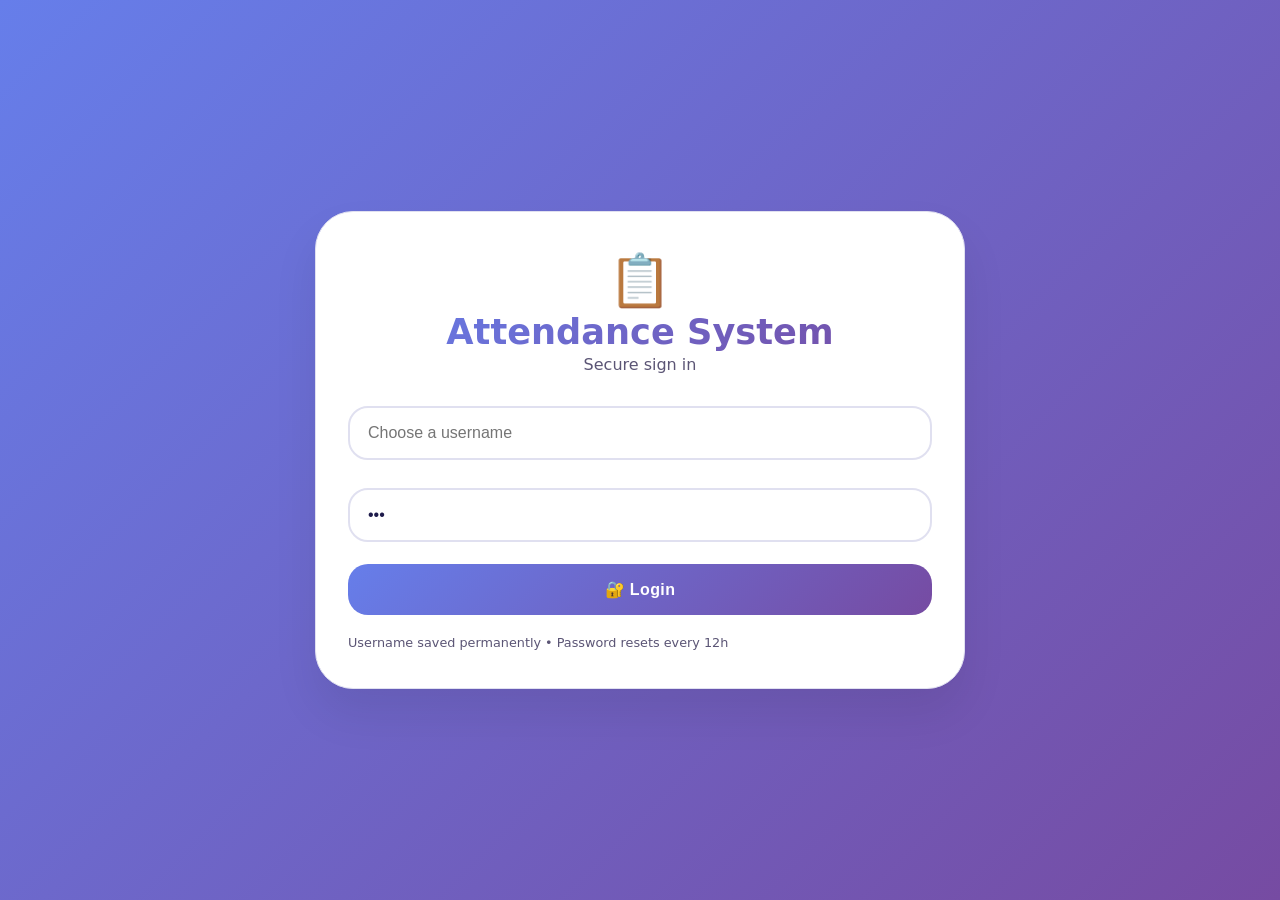
==== commit 2288617e: "aa" ====
--- a/index.html
+++ b/index.html
@@ -1,531 +1,788 @@
 <!DOCTYPE html>
 <html lang="en">
 <head>
-    <meta charset="UTF-8">
-    <meta name="viewport" content="width=device-width, initial-scale=1.0, maximum-scale=1.0, user-scalable=yes">
-    <meta name="theme-color" content="#2196F3">
-    <meta name="apple-mobile-web-app-capable" content="yes">
-    <meta name="apple-mobile-web-app-status-bar-style" content="black-translucent">
-    <meta name="apple-mobile-web-app-title" content="Attendance">
-    <link rel="manifest" href="manifest.json">
-    <title>Simple Attendance System</title>
-    
-    <style>
-        * {
-            margin: 0;
-            padding: 0;
-            box-sizing: border-box;
-        }
-        
-        body {
-            font-family: -apple-system, BlinkMacSystemFont, 'Segoe UI', Roboto, sans-serif;
-            background: linear-gradient(135deg, #667eea 0%, #764ba2 100%);
-            padding: 15px;
-            min-height: 100vh;
-            -webkit-tap-highlight-color: transparent;
-            user-select: none;
-        }
-        
-        .container {
-            max-width: 600px;
-            margin: 0 auto;
-            background: white;
-            border-radius: 25px;
-            padding: 25px;
-            box-shadow: 0 20px 60px rgba(0,0,0,0.3);
-        }
-        
-        .header {
-            text-align: center;
-            margin-bottom: 25px;
-            padding-bottom: 20px;
-            border-bottom: 3px solid #f0f0f0;
-        }
-        
-        .header h1 {
-            font-size: 2rem;
-            color: #667eea;
-            margin-bottom: 8px;
-        }
-        
-        .header .date-display {
-            color: #666;
-            font-size: 0.95rem;
-            font-weight: 500;
-        }
-        
-        .controls {
-            display: flex;
-            flex-direction: column;
-            gap: 12px;
-            margin-bottom: 25px;
-        }
-        
-        .control-row {
-            display: flex;
-            gap: 10px;
-        }
-        
-        select, input, button {
-            padding: 14px 18px;
-            border: 2px solid #e0e0e0;
-            border-radius: 15px;
-            font-size: 16px;
-            font-family: inherit;
-            transition: all 0.3s;
-            background: white;
-            width: 100%;
-        }
-        
-        select:focus, input:focus {
-            outline: none;
-            border-color: #667eea;
-            box-shadow: 0 0 0 4px rgba(102,126,234,0.1);
-        }
-        
-        button {
-            background: linear-gradient(135deg, #667eea 0%, #764ba2 100%);
-            color: white;
-            border: none;
-            font-weight: 700;
-            cursor: pointer;
-            letter-spacing: 0.5px;
-            text-transform: uppercase;
-            font-size: 15px;
-            transition: all 0.3s;
-        }
-        
-        button:hover {
-            transform: translateY(-2px);
-            box-shadow: 0 10px 20px rgba(102,126,234,0.3);
-        }
-        
-        button:active {
-            transform: scale(0.97);
-        }
-        
-        .stats {
-            display: grid;
-            grid-template-columns: repeat(3, 1fr);
-            gap: 12px;
-            margin: 25px 0;
-            text-align: center;
-        }
-        
-        .stat-card {
-            background: linear-gradient(135deg, #f5f7fa 0%, #c3cfe2 100%);
-            padding: 18px 12px;
-            border-radius: 18px;
-            transition: all 0.3s;
-        }
-        
-        .stat-card:hover {
-            transform: translateY(-3px);
-            box-shadow: 0 8px 20px rgba(0,0,0,0.1);
-        }
-        
-        .stat-number {
-            font-size: 2.2rem;
-            font-weight: 800;
-            color: #667eea;
-        }
-        
-        .stat-label {
-            font-size: 0.85rem;
-            color: #555;
-            margin-top: 8px;
-            font-weight: 600;
-            text-transform: uppercase;
-            letter-spacing: 0.5px;
-        }
-        
-        .student {
-            background: #f8f9fa;
-            padding: 16px;
-            margin-bottom: 12px;
-            border-radius: 15px;
-            display: flex;
-            justify-content: space-between;
-            align-items: center;
-            transition: all 0.3s;
-            border: 2px solid transparent;
-        }
-        
-        .student:hover {
-            border-color: #667eea;
-            transform: translateX(5px);
-            box-shadow: 0 5px 15px rgba(0,0,0,0.1);
-        }
-        
-        .student-info {
-            flex: 1;
-        }
-        
-        .student-id {
-            font-weight: 700;
-            font-size: 1.15rem;
-            color: #333;
-        }
-        
-        .student-name {
-            color: #666;
-            font-size: 0.95rem;
-            margin-top: 5px;
-            font-weight: 500;
-        }
-        
-        .toggle {
-            width: 65px;
-            height: 65px;
-            border: none;
-            border-radius: 18px;
-            color: white;
-            font-size: 28px;
-            font-weight: bold;
-            cursor: pointer;
-            transition: all 0.3s cubic-bezier(0.68, -0.55, 0.265, 1.55);
-            box-shadow: 0 4px 15px rgba(0,0,0,0.2);
-            display: flex;
-            align-items: center;
-            justify-content: center;
-            flex-shrink: 0;
-        }
-        
-        .toggle:hover {
-            transform: scale(1.1);
-        }
-        
-        .toggle:active {
-            transform: scale(0.9);
-        }
-        
-        .absent {
-            background: linear-gradient(135deg, #ff416c 0%, #ff4b2b 100%);
-        }
-        
-        .present {
-            background: linear-gradient(135deg, #11998e 0%, #38ef7d 100%);
-        }
-        
-        .empty-state {
-            text-align: center;
-            padding: 50px 20px;
-            color: #999;
-        }
-        
-        .empty-state .icon {
-            font-size: 4rem;
-            margin-bottom: 15px;
-            animation: bounce 2s infinite;
-        }
-        
-        @keyframes bounce {
-            0%, 100% { transform: translateY(0); }
-            50% { transform: translateY(-10px); }
-        }
-        
-        .action-buttons {
-            display: flex;
-            gap: 10px;
-            margin: 18px 0;
-            flex-wrap: wrap;
-        }
-        
-        .action-btn {
-            flex: 1;
-            min-width: 130px;
-            padding: 12px;
-            font-size: 0.9rem;
-            font-weight: 600;
-        }
-        
-        .install-btn {
-            display: none;
-            position: fixed;
-            bottom: 20px;
-            right: 20px;
-            background: white;
-            color: #667eea;
-            border: 2px solid #667eea;
-            border-radius: 50px;
-            padding: 12px 24px;
-            font-weight: 700;
-            box-shadow: 0 5px 20px rgba(0,0,0,0.2);
-            z-index: 1000;
-            animation: slideUp 0.5s ease;
-        }
-        
-        @keyframes slideUp {
-            from { transform: translateY(100px); opacity: 0; }
-            to { transform: translateY(0); opacity: 1; }
-        }
-        
-        @media (max-width: 480px) {
-            body { padding: 10px; }
-            .container { padding: 18px; border-radius: 20px; }
-            .toggle { width: 60px; height: 60px; font-size: 24px; }
-            .stat-number { font-size: 1.8rem; }
-            .header h1 { font-size: 1.6rem; }
-        }
-    </style>
+  <meta charset="UTF-8">
+  <meta name="viewport" content="width=device-width, initial-scale=1.0, maximum-scale=1.0, user-scalable=yes, viewport-fit=cover">
+  <meta name="theme-color" content="#667eea">
+  <meta name="apple-mobile-web-app-capable" content="yes">
+  <meta name="apple-mobile-web-app-status-bar-style" content="black-translucent">
+  <meta name="apple-mobile-web-app-title" content="Attendance">
+  <meta name="description" content="Simple and efficient student attendance tracking system">
+  <link rel="manifest" href="manifest.json">
+  <title>Attendance System</title>
+  <style>
+    * {
+      margin: 0;
+      padding: 0;
+      box-sizing: border-box;
+    }
+    :root {
+      --bg: #f8f7ff;
+      --surface: #ffffff;
+      --text: #1e1b4b;
+      --text-secondary: #5b5575;
+      --primary: #667eea;
+      --primary-light: #764ba2;
+      --gradient-start: #667eea;
+      --gradient-end: #764ba2;
+      --border: #e0e0f0;
+      --card-bg: #ffffff;
+      --shadow: 0 25px 45px rgba(0, 0, 0, 0.08);
+      --button-text: white;
+      --toggle-absent: #ef4444;
+      --toggle-present: #10b981;
+      --stat-bg: #f3f0ff;
+      --logout-bg: #fee2e2;
+      --logout-text: #b91c1c;
+      --timer-bg: #ede9fe;
+    }
+    body.dark {
+      --bg: #0c0c1d;
+      --surface: #1a1a2e;
+      --text: #e2e8f0;
+      --text-secondary: #b9b7d4;
+      --primary: #a78bfa;
+      --primary-light: #c4b5fd;
+      --gradient-start: #667eea;
+      --gradient-end: #764ba2;
+      --border: #2d2d4a;
+      --card-bg: #252540;
+      --shadow: 0 25px 50px rgba(0, 0, 0, 0.6);
+      --button-text: #ffffff;
+      --toggle-absent: #b91c1c;
+      --toggle-present: #047857;
+      --stat-bg: #2a2a44;
+      --logout-bg: #3b1e1e;
+      --logout-text: #fecaca;
+      --timer-bg: #2d2b4a;
+    }
+    body {
+      font-family: 'Inter', system-ui, -apple-system, sans-serif;
+      background: linear-gradient(135deg, var(--gradient-start), var(--gradient-end));
+      min-height: 100vh;
+      display: flex;
+      align-items: center;
+      justify-content: center;
+      padding: 20px;
+      transition: background 0.3s, color 0.3s;
+      margin: 0;
+      color: var(--text);
+    }
+    body.dark {
+      background: linear-gradient(135deg, #1a1a2e, #16213e);
+    }
+    .app-wrapper {
+      width: 100%;
+      max-width: 650px;
+      margin: 0 auto;
+    }
+    .login-card, .main-container {
+      background: var(--surface);
+      border-radius: 38px;
+      padding: 2.4rem 2rem;
+      box-shadow: var(--shadow);
+      border: 1px solid var(--border);
+      transition: all 0.3s;
+      backdrop-filter: blur(10px);
+    }
+    .hidden {
+      display: none !important;
+    }
+    
+    .login-title {
+      font-size: 2.2rem;
+      font-weight: 700;
+      background: linear-gradient(135deg, var(--gradient-start), var(--gradient-end));
+      background-clip: text;
+      -webkit-background-clip: text;
+      -webkit-text-fill-color: transparent;
+      margin-bottom: 0.2rem;
+    }
+    
+    .gradient-heading {
+      font-size: 1.9rem;
+      background: linear-gradient(135deg, var(--gradient-start), var(--gradient-end));
+      background-clip: text;
+      -webkit-background-clip: text;
+      -webkit-text-fill-color: transparent;
+    }
+    
+    .input-field {
+      width: 100%;
+      padding: 16px 18px;
+      border: 2px solid var(--border);
+      border-radius: 20px;
+      font-size: 16px;
+      background: var(--card-bg);
+      color: var(--text);
+      margin: 14px 0;
+      outline: none;
+      transition: 0.2s;
+    }
+    .input-field:focus {
+      border-color: var(--primary);
+      box-shadow: 0 0 0 4px rgba(102, 126, 234, 0.25);
+    }
+    .btn {
+      background: linear-gradient(135deg, var(--gradient-start), var(--gradient-end));
+      color: var(--button-text);
+      border: none;
+      border-radius: 20px;
+      padding: 16px 22px;
+      font-weight: 700;
+      font-size: 16px;
+      cursor: pointer;
+      transition: 0.2s;
+      width: 100%;
+      letter-spacing: 0.4px;
+      margin: 8px 0;
+    }
+    .btn:hover {
+      filter: brightness(1.15);
+      transform: translateY(-1px);
+      box-shadow: 0 10px 25px rgba(102, 126, 234, 0.3);
+    }
+    
+    .header-section {
+      display: flex;
+      flex-direction: column;
+      gap: 15px;
+      margin-bottom: 20px;
+    }
+    
+    .header-row {
+      display: flex;
+      justify-content: space-between;
+      align-items: center;
+      flex-wrap: wrap;
+    }
+    
+    .user-info-bar {
+      display: flex;
+      justify-content: space-between;
+      align-items: center;
+      background: var(--stat-bg);
+      border-radius: 20px;
+      padding: 12px 20px;
+      margin-top: 5px;
+    }
+    
+    .user-badge {
+      font-weight: 600;
+      font-size: 1rem;
+      display: flex;
+      align-items: center;
+      gap: 10px;
+      color: var(--text);
+    }
+    
+    .logout-btn {
+      background: var(--logout-bg);
+      color: var(--logout-text);
+      border: 2px solid var(--logout-text);
+      border-radius: 30px;
+      padding: 10px 20px;
+      font-weight: 700;
+      cursor: pointer;
+      transition: all 0.2s;
+      font-size: 0.95rem;
+      display: flex;
+      align-items: center;
+      gap: 6px;
+      white-space: nowrap;
+    }
+    
+    .logout-btn:hover {
+      background: var(--logout-text);
+      color: white;
+      transform: translateY(-2px);
+      box-shadow: 0 4px 12px rgba(239, 68, 68, 0.3);
+    }
+    
+    .theme-toggle-btn {
+      background: transparent;
+      border: none;
+      font-size: 1.8rem;
+      padding: 5px 12px;
+      cursor: pointer;
+      border-radius: 20px;
+      transition: transform 0.2s;
+    }
+    
+    .theme-toggle-btn:hover {
+      transform: scale(1.1);
+    }
+    
+    .date-display {
+      margin: 5px 0;
+      color: var(--text-secondary);
+      font-weight: 500;
+      font-size: 0.95rem;
+    }
+    .control-row {
+      display: flex;
+      gap: 10px;
+      flex-wrap: wrap;
+      margin: 15px 0;
+    }
+    select, input {
+      padding: 14px 16px;
+      border: 2px solid var(--border);
+      border-radius: 18px;
+      background: var(--card-bg);
+      color: var(--text);
+      flex: 1;
+      font-weight: 500;
+    }
+    .stats {
+      display: grid;
+      grid-template-columns: repeat(3, 1fr);
+      gap: 12px;
+      margin: 18px 0;
+    }
+    .stat-card {
+      background: var(--stat-bg);
+      padding: 16px 6px;
+      border-radius: 20px;
+      text-align: center;
+      font-weight: 600;
+    }
+    .student {
+      background: var(--card-bg);
+      border: 2px solid var(--border);
+      border-radius: 22px;
+      padding: 14px 16px;
+      margin-bottom: 10px;
+      display: flex;
+      justify-content: space-between;
+      align-items: center;
+    }
+    .toggle {
+      width: 62px;
+      height: 62px;
+      border-radius: 20px;
+      font-size: 28px;
+      border: none;
+      color: white;
+      cursor: pointer;
+      transition: all 0.2s;
+    }
+    .toggle:hover {
+      transform: scale(1.1);
+    }
+    .absent-bg { background: var(--toggle-absent); }
+    .present-bg { background: var(--toggle-present); }
+    .timer-box {
+      background: var(--timer-bg);
+      border-radius: 20px;
+      padding: 12px 16px;
+      margin: 18px 0;
+      display: flex;
+      align-items: center;
+      justify-content: space-between;
+      font-weight: 600;
+      color: var(--text);
+    }
+    .submit-btn {
+      background: #0f172a;
+      color: white;
+      border: none;
+      border-radius: 20px;
+      padding: 16px;
+      font-weight: bold;
+      width: 100%;
+      margin-top: 12px;
+      transition: 0.2s;
+    }
+    .submit-btn:hover {
+      background: #1e293b;
+      transform: translateY(-2px);
+    }
+    .install-btn {
+      position: fixed;
+      bottom: 25px;
+      right: 25px;
+      background: var(--primary);
+      color: white;
+      border: none;
+      border-radius: 60px;
+      padding: 14px 24px;
+      font-weight: bold;
+      box-shadow: 0 8px 20px rgba(0,0,0,0.3);
+      z-index: 999;
+      display: none;
+      animation: slideIn 0.3s ease;
+    }
+    
+    @keyframes slideIn {
+      from { transform: translateX(100px); opacity: 0; }
+      to { transform: translateX(0); opacity: 1; }
+    }
+    
+    .logged-in-indicator {
+      display: inline-block;
+      width: 10px;
+      height: 10px;
+      background: #10b981;
+      border-radius: 50%;
+      margin-right: 5px;
+      animation: pulse 2s infinite;
+    }
+    
+    @keyframes pulse {
+      0% { box-shadow: 0 0 0 0 rgba(16, 185, 129, 0.4); }
+      70% { box-shadow: 0 0 0 6px rgba(16, 185, 129, 0); }
+      100% { box-shadow: 0 0 0 0 rgba(16, 185, 129, 0); }
+    }
+    
+    /* Offline indicator */
+    .offline-banner {
+      background: #f59e0b;
+      color: white;
+      text-align: center;
+      padding: 8px;
+      border-radius: 10px;
+      margin-bottom: 10px;
+      font-weight: 600;
+      display: none;
+    }
+    
+    .offline-banner.show {
+      display: block;
+    }
+  </style>
 </head>
 <body>
-    <div class="container">
-        <div class="header">
-            <h1>📋 Attendance System</h1>
-            <div class="date-display" id="currentDateDisplay"></div>
+  <div class="app-wrapper">
+    <!-- Offline Banner -->
+    <div id="offlineBanner" class="offline-banner">📡 You are offline - cached data loaded</div>
+    
+    <!-- Login Screen -->
+    <div id="loginScreen" class="login-card">
+      <div style="text-align: center; margin-bottom: 18px;">
+        <span style="font-size: 3.2rem;">📋</span>
+        <div class="login-title">Attendance System</div>
+        <p style="color: var(--text-secondary);">Secure sign in</p>
+      </div>
+      <input type="text" id="usernameInput" class="input-field" placeholder="Choose a username" autocomplete="off">
+      <input type="password" id="passwordInput" class="input-field" placeholder="Password (asd)" value="asd">
+      <button class="btn" id="loginSubmitBtn">🔐 Login</button>
+      <p style="font-size:0.8rem; margin-top:12px; color:var(--text-secondary);">Username saved permanently • Password resets every 12h</p>
+    </div>
+
+    <!-- Main App -->
+    <div id="mainApp" class="main-container hidden">
+      <div class="header-section">
+        <div class="header-row">
+          <h1 class="gradient-heading">📋 Attendance</h1>
+          <button id="themeToggle" class="theme-toggle-btn" title="Toggle theme">🌙</button>
         </div>
         
-        <div class="controls">
-            <div class="control-row">
-                <input type="date" id="date" style="flex:1">
-                <select id="course" style="flex:1">
-                    <option value="">📚 Select Course</option>
-                    <option value="CSE101">💻 CSE101 - Programming</option>
-                    <option value="CSE201">🗄️ CSE201 - Database</option>
-                    <option value="CSE301">🌐 CSE301 - Networking</option>
-                </select>
-            </div>
-            <button onclick="loadStudents()">📥 Load Students</button>
+        <!-- User Info & Logout Bar - Always visible when logged in -->
+        <div class="user-info-bar">
+          <span class="user-badge">
+            <span class="logged-in-indicator"></span>
+            <span id="liveUsernameDisplay">👤 user</span>
+          </span>
+          <button id="logoutButton" class="logout-btn">🚪 Logout</button>
         </div>
         
-        <div class="stats">
-            <div class="stat-card">
-                <div class="stat-number" id="total">0</div>
-                <div class="stat-label">Total</div>
-            </div>
-            <div class="stat-card">
-                <div class="stat-number" id="present" style="color:#11998e">0</div>
-                <div class="stat-label">Present</div>
-            </div>
-            <div class="stat-card">
-                <div class="stat-number" id="absent" style="color:#ff416c">0</div>
-                <div class="stat-label">Absent</div>
-            </div>
-        </div>
+        <div class="date-display" id="currentDateDisplay"></div>
+      </div>
+      
+      <!-- Session Timer -->
+      <div class="timer-box">
+        <span>⏳ Session expires in</span>
+        <span id="timerCountdown">--:--:--</span>
+      </div>
+
+      <div class="control-row">
+        <input type="date" id="datePicker">
+        <select id="courseSelect">
+          <option value="">📚 Course</option>
+          <option value="CSE101">💻 CSE101</option>
+          <option value="CSE201">🗄️ CSE201</option>
+          <option value="CSE301">🌐 CSE301</option>
+        </select>
+      </div>
+      <button class="btn" id="loadStudentsBtn">📥 Load Students</button>
+
+      <div class="stats">
+        <div class="stat-card"><span id="totalStat">0</span><br>Total</div>
+        <div class="stat-card"><span id="presentStat" style="color:#10b981;">0</span><br>Present</div>
+        <div class="stat-card"><span id="absentStat" style="color:#ef4444;">0</span><br>Absent</div>
+      </div>
+
+      <div style="display:flex; gap:10px; margin:10px 0;">
+        <button class="btn" id="markAllPresent">✅ All Present</button>
+        <button class="btn" id="markAllAbsent">❌ All Absent</button>
+      </div>
+
+      <div id="studentContainer"></div>
+      
+      <!-- Final Submit Button -->
+      <button id="finalSubmitBtn" class="submit-btn">📌 SUBMIT FINAL ATTENDANCE</button>
+    </div>
+  </div>
+
+  <button id="installButton" class="install-btn">📱 Install App</button>
+
+  <script>
+    // Register Service Worker
+    if ('serviceWorker' in navigator) {
+      window.addEventListener('load', () => {
+        navigator.serviceWorker.register('service-worker.js')
+          .then(registration => {
+            console.log('ServiceWorker registration successful with scope: ', registration.scope);
+          })
+          .catch(err => {
+            console.log('ServiceWorker registration failed: ', err);
+          });
+      });
+    }
+
+    // Online/Offline detection
+    window.addEventListener('online', () => {
+      document.getElementById('offlineBanner').classList.remove('show');
+    });
+    
+    window.addEventListener('offline', () => {
+      document.getElementById('offlineBanner').classList.add('show');
+    });
+
+    (function() {
+      const PASSWORD = "asd";
+      const SESSION_KEY = "att_session_v2";
+      const THEME_KEY = "att_theme";
+      const USERNAME_STORAGE = "att_username";
+      const COURSE_STORAGE = "att_course";
+      const FINAL_SUBMIT_PREFIX = "final_att_";
+
+      const courseData = {
+        CSE101: [
+          {id: "221152001", name: "Imran Rahman"},
+          {id: "221152002", name: "Mahmud Hasan"},
+          {id: "221152003", name: "Rakib Ahmed"}
+        ],
+        CSE201: [
+          {id: "221152004", name: "Nayeem Islam"},
+          {id: "221152005", name: "Fahim Hossain"},
+          {id: "221152006", name: "Tanvir Ahmed"}
+        ],
+        CSE301: [
+          {id: "221152007", name: "Shuvo Das"},
+          {id: "221152008", name: "Sajid Rahman"},
+          {id: "221152009", name: "Arafat Hossain"}
+        ]
+      };
+
+      const loginScreen = document.getElementById('loginScreen');
+      const mainApp = document.getElementById('mainApp');
+      const usernameInput = document.getElementById('usernameInput');
+      const passwordInput = document.getElementById('passwordInput');
+      const loginSubmitBtn = document.getElementById('loginSubmitBtn');
+      const themeToggle = document.getElementById('themeToggle');
+      const liveUsernameDisplay = document.getElementById('liveUsernameDisplay');
+      const logoutButton = document.getElementById('logoutButton');
+      const datePicker = document.getElementById('datePicker');
+      const courseSelect = document.getElementById('courseSelect');
+      const loadBtn = document.getElementById('loadStudentsBtn');
+      const studentContainer = document.getElementById('studentContainer');
+      const totalStat = document.getElementById('totalStat');
+      const presentStat = document.getElementById('presentStat');
+      const absentStat = document.getElementById('absentStat');
+      const installBtn = document.getElementById('installButton');
+      const currentDateDisplay = document.getElementById('currentDateDisplay');
+      const timerCountdown = document.getElementById('timerCountdown');
+      const finalSubmitBtn = document.getElementById('finalSubmitBtn');
+
+      let deferredPrompt = null;
+      let sessionTimer = null;
+      let countdownInterval = null;
+      let sessionExpiryTime = null;
+
+      // ---------- Theme ----------
+      function setTheme(isDark) {
+        document.body.classList.toggle('dark', isDark);
+        themeToggle.textContent = isDark ? '☀️' : '🌙';
+        localStorage.setItem(THEME_KEY, isDark ? 'dark' : 'light');
+      }
+      function loadTheme() {
+        const saved = localStorage.getItem(THEME_KEY);
+        setTheme(saved === 'dark');
+      }
+      themeToggle.addEventListener('click', () => {
+        setTheme(!document.body.classList.contains('dark'));
+      });
+
+      // ---------- Timer Display ----------
+      function updateTimerDisplay() {
+        if (!sessionExpiryTime) {
+          timerCountdown.textContent = '--:--:--';
+          return;
+        }
+        const now = Date.now();
+        const diff = sessionExpiryTime - now;
+        if (diff <= 0) {
+          timerCountdown.textContent = '00:00:00';
+          return;
+        }
+        const hrs = Math.floor(diff / (1000 * 60 * 60));
+        const mins = Math.floor((diff % (1000 * 60 * 60)) / (1000 * 60));
+        const secs = Math.floor((diff % (1000 * 60)) / 1000);
+        timerCountdown.textContent = `${hrs.toString().padStart(2,'0')}:${mins.toString().padStart(2,'0')}:${secs.toString().padStart(2,'0')}`;
+      }
+
+      function startCountdown() {
+        if (countdownInterval) clearInterval(countdownInterval);
+        updateTimerDisplay();
+        countdownInterval = setInterval(updateTimerDisplay, 1000);
+      }
+
+      function clearTimers() {
+        if (sessionTimer) clearTimeout(sessionTimer);
+        if (countdownInterval) clearInterval(countdownInterval);
+        sessionTimer = null;
+        countdownInterval = null;
+        sessionExpiryTime = null;
+        timerCountdown.textContent = '--:--:--';
+      }
+
+      function startAutoLogout(expiryTime) {
+        clearTimers();
+        sessionExpiryTime = expiryTime;
+        const now = Date.now();
+        const delay = expiryTime - now;
+        if (delay <= 0) {
+          performLogout();
+          return;
+        }
+        startCountdown();
+        sessionTimer = setTimeout(() => {
+          alert('⏰ Session expired (12 hours). Please login again.');
+          performLogout();
+        }, delay);
+      }
+
+      // ---------- Session & Login/Logout ----------
+      function saveSession(username) {
+        const expiry = Date.now() + 12 * 60 * 60 * 1000;
+        localStorage.setItem(SESSION_KEY, JSON.stringify({ username, expiry }));
+        localStorage.setItem(USERNAME_STORAGE, username);
+        startAutoLogout(expiry);
+      }
+
+      function checkSessionValid() {
+        const session = JSON.parse(localStorage.getItem(SESSION_KEY) || '{}');
+        if (!session.username || !session.expiry) return false;
+        if (Date.now() > session.expiry) {
+          localStorage.removeItem(SESSION_KEY);
+          return false;
+        }
+        return true;
+      }
+
+      function performLogout() {
+        clearTimers();
+        localStorage.removeItem(SESSION_KEY);
+        mainApp.classList.add('hidden');
+        loginScreen.classList.remove('hidden');
+        const savedUser = localStorage.getItem(USERNAME_STORAGE);
+        if (savedUser) usernameInput.value = savedUser;
+        passwordInput.value = PASSWORD;
+      }
+
+      logoutButton.addEventListener('click', () => {
+        if (confirm('Are you sure you want to logout?')) {
+          performLogout();
+        }
+      });
+
+      function updateLiveUser(username) {
+        liveUsernameDisplay.textContent = `👤 ${username}`;
+      }
+
+      // ---------- Attendance Logic ----------
+      function setDateToday() {
+        const today = new Date();
+        datePicker.value = today.toISOString().split('T')[0];
+        currentDateDisplay.textContent = today.toLocaleDateString('en-US', { weekday: 'long', year: 'numeric', month: 'long', day: 'numeric' });
+      }
+
+      function getStorageKey() {
+        return `att_${courseSelect.value}_${datePicker.value}`;
+      }
+
+      function updateStats() {
+        const btns = document.querySelectorAll('.toggle-btn');
+        const total = btns.length;
+        const present = document.querySelectorAll('.present-bg').length;
+        totalStat.textContent = total;
+        presentStat.textContent = present;
+        absentStat.textContent = total - present;
+      }
+
+      function saveAttendanceToLocal() {
+        const data = {};
+        document.querySelectorAll('.toggle-btn').forEach(btn => {
+          data[btn.dataset.id] = btn.classList.contains('present-bg') ? 1 : 0;
+        });
+        if (courseSelect.value && datePicker.value) {
+          localStorage.setItem(getStorageKey(), JSON.stringify(data));
+        }
+        updateStats();
+      }
+
+      function renderStudents(course) {
+        if (!course || !courseData[course]) {
+          studentContainer.innerHTML = `<p style="padding:20px;color:var(--text-secondary);">No students available.</p>`;
+          updateStats();
+          return;
+        }
+        const saved = JSON.parse(localStorage.getItem(getStorageKey()) || '{}');
+        let html = '';
+        courseData[course].forEach(s => {
+          const val = saved[s.id] || 0;
+          html += `
+            <div class="student">
+              <div><strong>#${s.id}</strong><br><small>${s.name}</small></div>
+              <button class="toggle toggle-btn ${val ? 'present-bg' : 'absent-bg'}" data-id="${s.id}">${val ? '✓' : '✗'}</button>
+            </div>`;
+        });
+        studentContainer.innerHTML = html;
+        document.querySelectorAll('.toggle-btn').forEach(btn => {
+          btn.addEventListener('click', function() {
+            this.classList.toggle('present-bg');
+            this.classList.toggle('absent-bg');
+            this.textContent = this.classList.contains('present-bg') ? '✓' : '✗';
+            saveAttendanceToLocal();
+          });
+        });
+        updateStats();
+      }
+
+      function loadStudentsAction() {
+        if (!courseSelect.value) { alert('Select a course'); return; }
+        localStorage.setItem(COURSE_STORAGE, courseSelect.value);
+        renderStudents(courseSelect.value);
+      }
+
+      function markAll(status) {
+        const btns = document.querySelectorAll('.toggle-btn');
+        if (!btns.length) { alert('Load students first'); return; }
+        btns.forEach(b => {
+          b.classList.remove('present-bg', 'absent-bg');
+          b.classList.add(status ? 'present-bg' : 'absent-bg');
+          b.textContent = status ? '✓' : '✗';
+        });
+        saveAttendanceToLocal();
+      }
+
+      // ----- Final Submit (saves final snapshot) -----
+      function finalSubmit() {
+        const course = courseSelect.value;
+        const date = datePicker.value;
+        if (!course || !date) {
+          alert('Please select a course and date before final submit.');
+          return;
+        }
+        const btns = document.querySelectorAll('.toggle-btn');
+        if (btns.length === 0) {
+          alert('No students loaded. Load students first.');
+          return;
+        }
+        const finalData = {};
+        btns.forEach(btn => {
+          finalData[btn.dataset.id] = btn.classList.contains('present-bg') ? 1 : 0;
+        });
+        const finalKey = FINAL_SUBMIT_PREFIX + course + '_' + date;
+        localStorage.setItem(finalKey, JSON.stringify(finalData));
+        alert(`✅ Final attendance submitted for ${course} on ${date}. (Stored locally)`);
+      }
+
+      // ---------- App Initialization ----------
+      function showMainApp(username) {
+        loginScreen.classList.add('hidden');
+        mainApp.classList.remove('hidden');
+        updateLiveUser(username);
+        setDateToday();
         
-        <div class="action-buttons">
-            <button class="action-btn" onclick="markAll(1)">✅ All Present</button>
-            <button class="action-btn" onclick="markAll(0)">❌ All Absent</button>
-        </div>
-        
-        <div id="students"></div>
-    </div>
-    
-    <button class="install-btn" id="installBtn">📱 Install App</button>
-
-    <script>
-        // Set today's date and display
-        const today = new Date();
-        document.getElementById("date").value = today.toISOString().split("T")[0];
-        document.getElementById("currentDateDisplay").textContent = 
-            today.toLocaleDateString('en-US', { weekday: 'long', year: 'numeric', month: 'long', day: 'numeric' });
-        
-        // Course data with students
-        const courseData = {
-            CSE101: [
-                {id: "221152001", name: "Imran Rahman"},
-                {id: "221152002", name: "Mahmud Hasan"},
-                {id: "221152003", name: "Rakib Ahmed"}
-            ],
-            CSE201: [
-                {id: "221152004", name: "Nayeem Islam"},
-                {id: "221152005", name: "Fahim Hossain"},
-                {id: "221152006", name: "Tanvir Ahmed"}
-            ],
-            CSE301: [
-                {id: "221152007", name: "Shuvo Das"},
-                {id: "221152008", name: "Sajid Rahman"},
-                {id: "221152009", name: "Arafat Hossain"}
-            ]
-        };
-        
-        // Get storage key
-        function getKey() {
-            const course = document.getElementById("course").value;
-            const date = document.getElementById("date").value;
-            return `attendance_${course}_${date}`;
-        }
-        
-        // Load students
-        function loadStudents() {
-            const course = document.getElementById("course").value;
-            
-            if (!course) {
-                alert("⚠️ Please select a course first!");
-                return;
-            }
-            
-            let saved = JSON.parse(localStorage.getItem(getKey())) || {};
-            
-            const container = document.getElementById("students");
-            container.innerHTML = "";
-            
-            if (!courseData[course]) {
-                container.innerHTML = `
-                    <div class="empty-state">
-                        <div class="icon">📭</div>
-                        <h3>No students found</h3>
-                        <p>This course has no enrolled students</p>
-                    </div>`;
-                updateStats();
-                return;
-            }
-            
-            courseData[course].forEach(student => {
-                const value = saved[student.id] || 0;
-                
-                const row = document.createElement("div");
-                row.className = "student";
-                
-                row.innerHTML = `
-                    <div class="student-info">
-                        <div class="student-id">#${student.id}</div>
-                        <div class="student-name">👤 ${student.name}</div>
-                    </div>
-                    <button 
-                        class="toggle ${value ? 'present' : 'absent'}"
-                        data-id="${student.id}"
-                        onclick="toggleAttendance(this)">
-                        ${value ? '✓' : '✗'}
-                    </button>
-                `;
-                
-                container.appendChild(row);
-            });
-            
-            updateStats();
-        }
-        
-        // Toggle attendance
-        function toggleAttendance(btn) {
-            const currentValue = btn.classList.contains('present') ? 1 : 0;
-            const newValue = currentValue ? 0 : 1;
-            
-            // Add animation
-            btn.style.transform = 'scale(1.2)';
-            setTimeout(() => {
-                btn.style.transform = 'scale(1)';
-            }, 200);
-            
-            btn.className = `toggle ${newValue ? 'present' : 'absent'}`;
-            btn.textContent = newValue ? '✓' : '✗';
-            
-            saveAttendance();
-        }
-        
-        // Mark all
-        function markAll(value) {
-            const buttons = document.querySelectorAll(".toggle");
-            
-            if (buttons.length === 0) {
-                alert("⚠️ Please load students first!");
-                return;
-            }
-            
-            buttons.forEach(btn => {
-                btn.className = `toggle ${value ? 'present' : 'absent'}`;
-                btn.textContent = value ? '✓' : '✗';
-            });
-            
-            saveAttendance();
-            
-            // Show feedback
-            const message = value ? '✅ All marked present!' : '❌ All marked absent!';
-            showNotification(message);
-        }
-        
-        // Save to localStorage
-        function saveAttendance() {
-            const data = {};
-            
-            document.querySelectorAll(".toggle").forEach(btn => {
-                data[btn.dataset.id] = btn.classList.contains('present') ? 1 : 0;
-            });
-            
-            localStorage.setItem(getKey(), JSON.stringify(data));
-            updateStats();
-        }
-        
-        // Update statistics
-        function updateStats() {
-            const buttons = document.querySelectorAll(".toggle");
-            const total = buttons.length;
-            const present = document.querySelectorAll(".present").length;
-            const absent = total - present;
-            
-            document.getElementById("total").textContent = total;
-            document.getElementById("present").textContent = present;
-            document.getElementById("absent").textContent = absent;
-        }
-        
-        // Notification
-        function showNotification(message) {
-            const notification = document.createElement('div');
-            notification.style.cssText = `
-                position: fixed;
-                top: 20px;
-                left: 50%;
-                transform: translateX(-50%);
-                background: #333;
-                color: white;
-                padding: 12px 24px;
-                border-radius: 50px;
-                font-weight: 600;
-                z-index: 2000;
-                animation: fadeIn 0.3s ease;
-            `;
-            notification.textContent = message;
-            document.body.appendChild(notification);
-            
-            setTimeout(() => {
-                notification.style.opacity = '0';
-                notification.style.transition = 'opacity 0.3s';
-                setTimeout(() => notification.remove(), 300);
-            }, 2000);
-        }
-        
-        // Event listeners
-        document.getElementById("course").addEventListener("change", loadStudents);
-        document.getElementById("date").addEventListener("change", function() {
-            const course = document.getElementById("course").value;
-            if (course) loadStudents();
-        });
-        
-        // PWA Install prompt
-        let deferredPrompt;
-        const installBtn = document.getElementById('installBtn');
-        
-        window.addEventListener('beforeinstallprompt', (e) => {
-            e.preventDefault();
-            deferredPrompt = e;
-            installBtn.style.display = 'block';
-        });
-        
-        installBtn.addEventListener('click', async () => {
-            if (deferredPrompt) {
-                deferredPrompt.prompt();
-                const { outcome } = await deferredPrompt.userChoice;
-                if (outcome === 'accepted') {
-                    installBtn.style.display = 'none';
-                }
-                deferredPrompt = null;
-            }
-        });
-        
-        window.addEventListener('appinstalled', () => {
-            installBtn.style.display = 'none';
-            deferredPrompt = null;
-        });
-        
-        // Register Service Worker
-        if ('serviceWorker' in navigator) {
-            window.addEventListener('load', () => {
-                navigator.serviceWorker.register('service-worker.js')
-                    .then(reg => console.log('Service Worker registered'))
-                    .catch(err => console.log('Service Worker error:', err));
-            });
-        }
-    </script>
+        // Restore course selection but NOT automatically reload attendance data
+        const savedCourse = localStorage.getItem(COURSE_STORAGE);
+        if (savedCourse && courseData[savedCourse]) {
+          courseSelect.value = savedCourse;
+          studentContainer.innerHTML = '';
+          updateStats();
+        } else {
+          courseSelect.value = '';
+          studentContainer.innerHTML = '';
+          updateStats();
+        }
+      }
+
+      function attemptLogin() {
+        const user = usernameInput.value.trim();
+        const pass = passwordInput.value;
+        if (!user) { alert('Please enter a username'); return; }
+        if (pass !== PASSWORD) { alert('Incorrect password'); return; }
+        saveSession(user);
+        showMainApp(user);
+      }
+
+      function initialCheck() {
+        if (checkSessionValid()) {
+          const session = JSON.parse(localStorage.getItem(SESSION_KEY));
+          const username = session.username;
+          usernameInput.value = username;
+          showMainApp(username);
+          startAutoLogout(session.expiry);
+        } else {
+          const lastUser = localStorage.getItem(USERNAME_STORAGE);
+          if (lastUser) usernameInput.value = lastUser;
+          passwordInput.value = PASSWORD;
+          loginScreen.classList.remove('hidden');
+          mainApp.classList.add('hidden');
+          clearTimers();
+        }
+      }
+
+      // Event Listeners
+      loginSubmitBtn.addEventListener('click', attemptLogin);
+      passwordInput.addEventListener('keypress', e => { if (e.key === 'Enter') attemptLogin(); });
+      loadBtn.addEventListener('click', loadStudentsAction);
+      document.getElementById('markAllPresent').addEventListener('click', () => markAll(1));
+      document.getElementById('markAllAbsent').addEventListener('click', () => markAll(0));
+      finalSubmitBtn.addEventListener('click', finalSubmit);
+      
+      courseSelect.addEventListener('change', () => {
+        if (courseSelect.value) {
+          localStorage.setItem(COURSE_STORAGE, courseSelect.value);
+          renderStudents(courseSelect.value);
+        }
+      });
+      datePicker.addEventListener('change', () => {
+        if (courseSelect.value) renderStudents(courseSelect.value);
+      });
+
+      // PWA install
+      window.addEventListener('beforeinstallprompt', (e) => {
+        e.preventDefault();
+        deferredPrompt = e;
+        installBtn.style.display = 'block';
+      });
+      installBtn.addEventListener('click', async () => {
+        if (deferredPrompt) {
+          deferredPrompt.prompt();
+          const { outcome } = await deferredPrompt.userChoice;
+          if (outcome === 'accepted') installBtn.style.display = 'none';
+          deferredPrompt = null;
+        }
+      });
+      window.addEventListener('appinstalled', () => { installBtn.style.display = 'none'; });
+
+      loadTheme();
+      initialCheck();
+    })();
+  </script>
 </body>
 </html>
